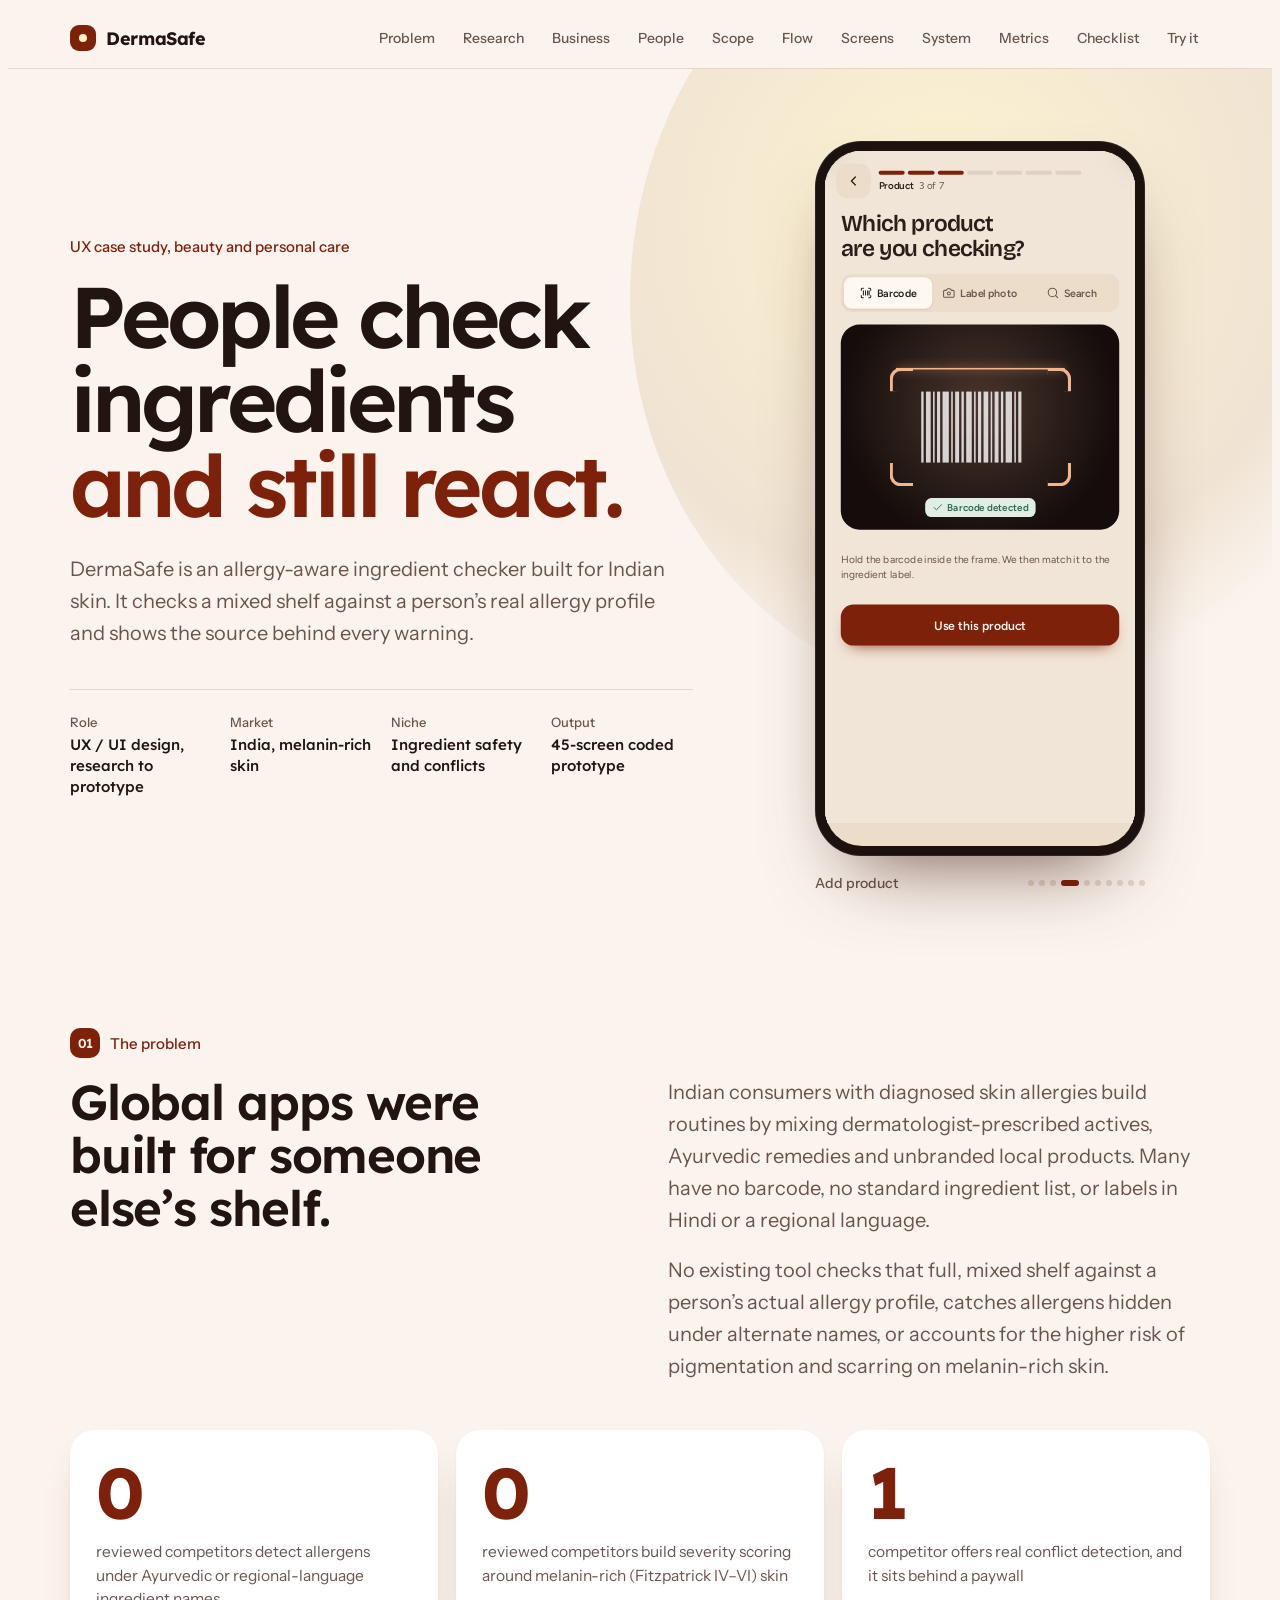
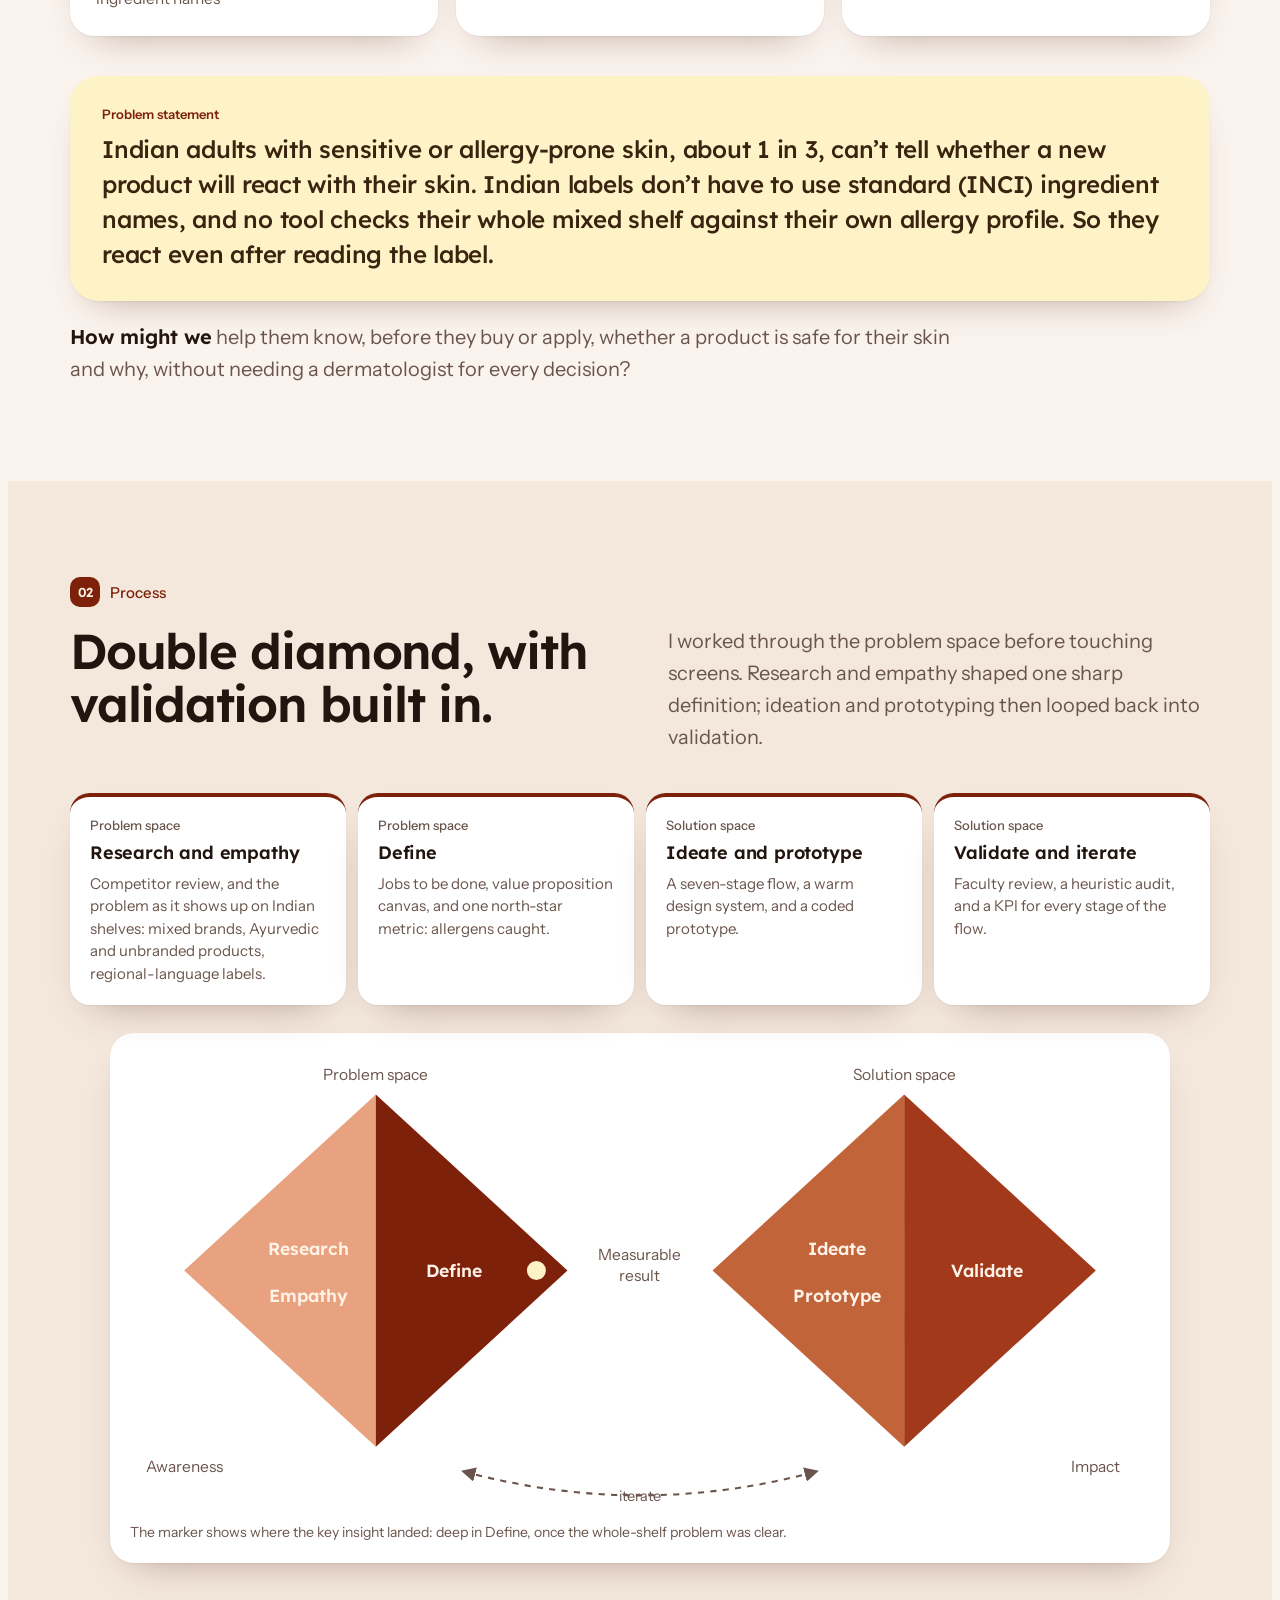
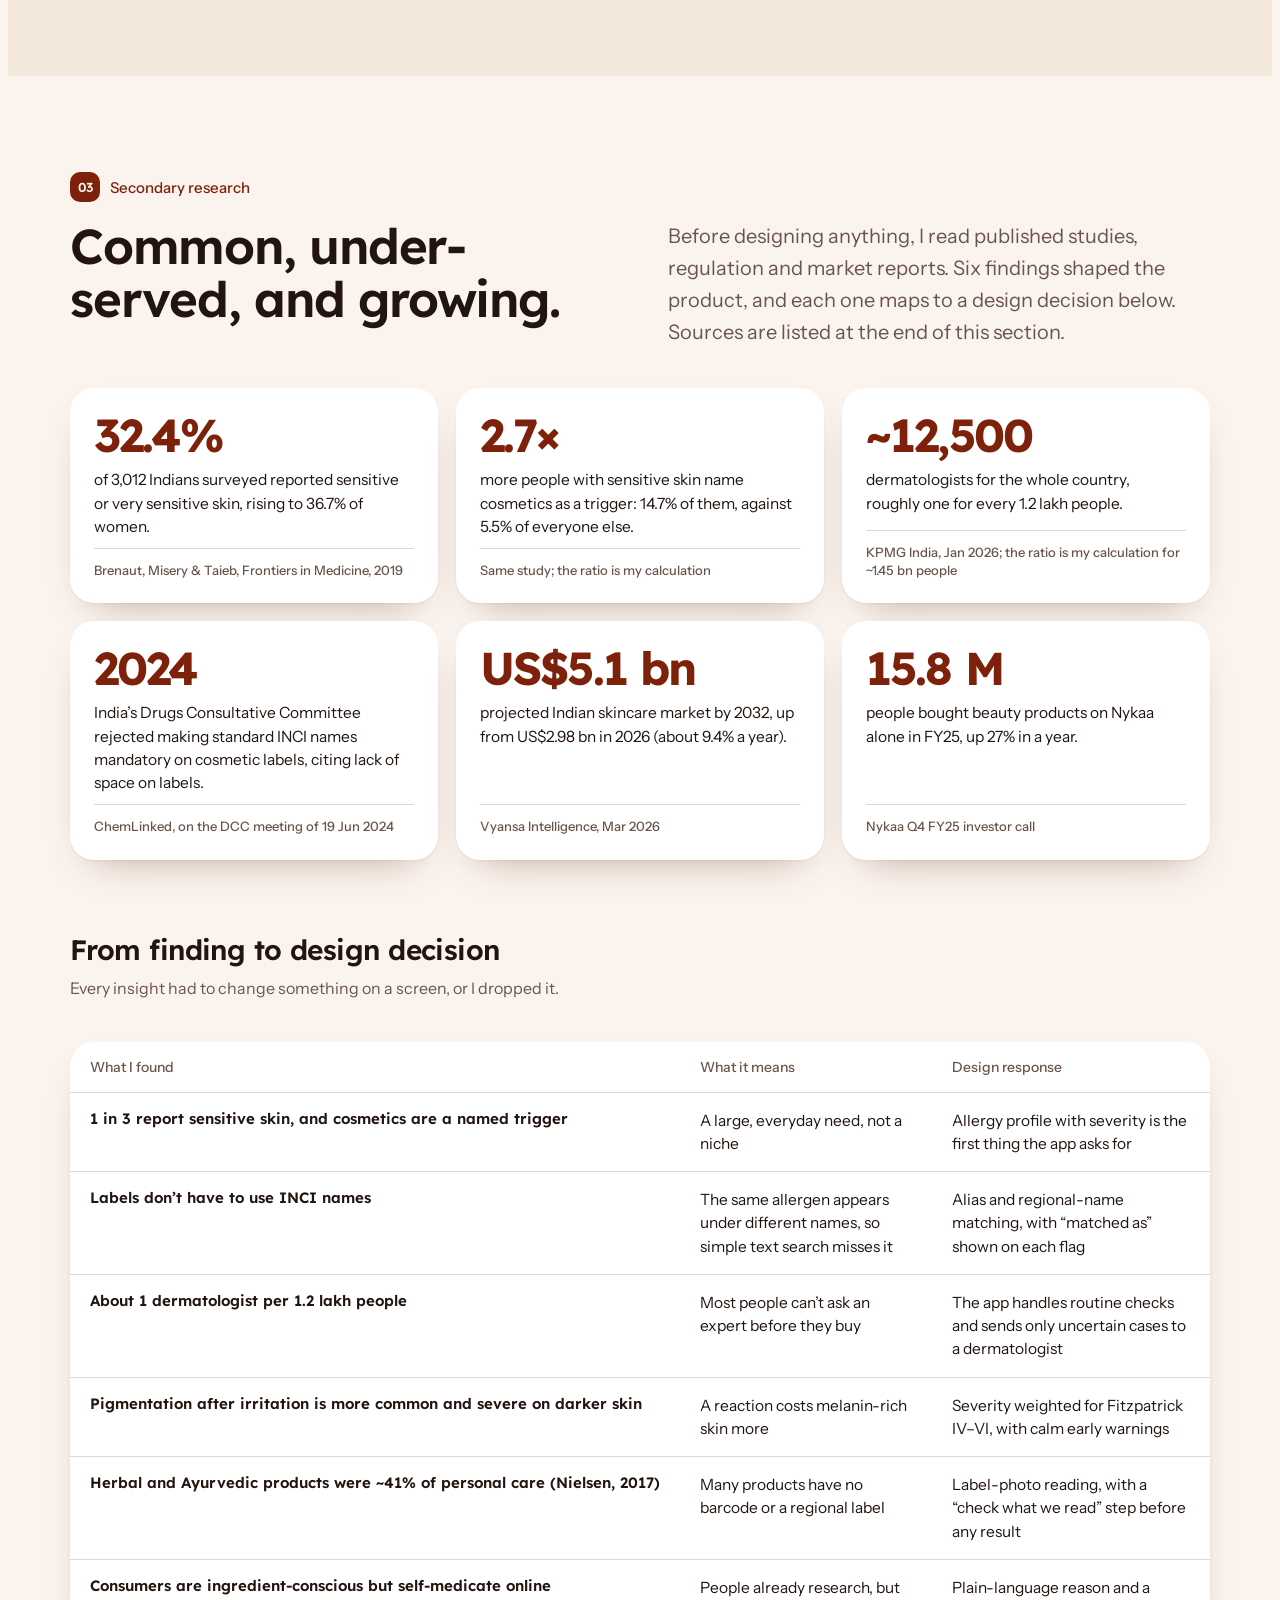
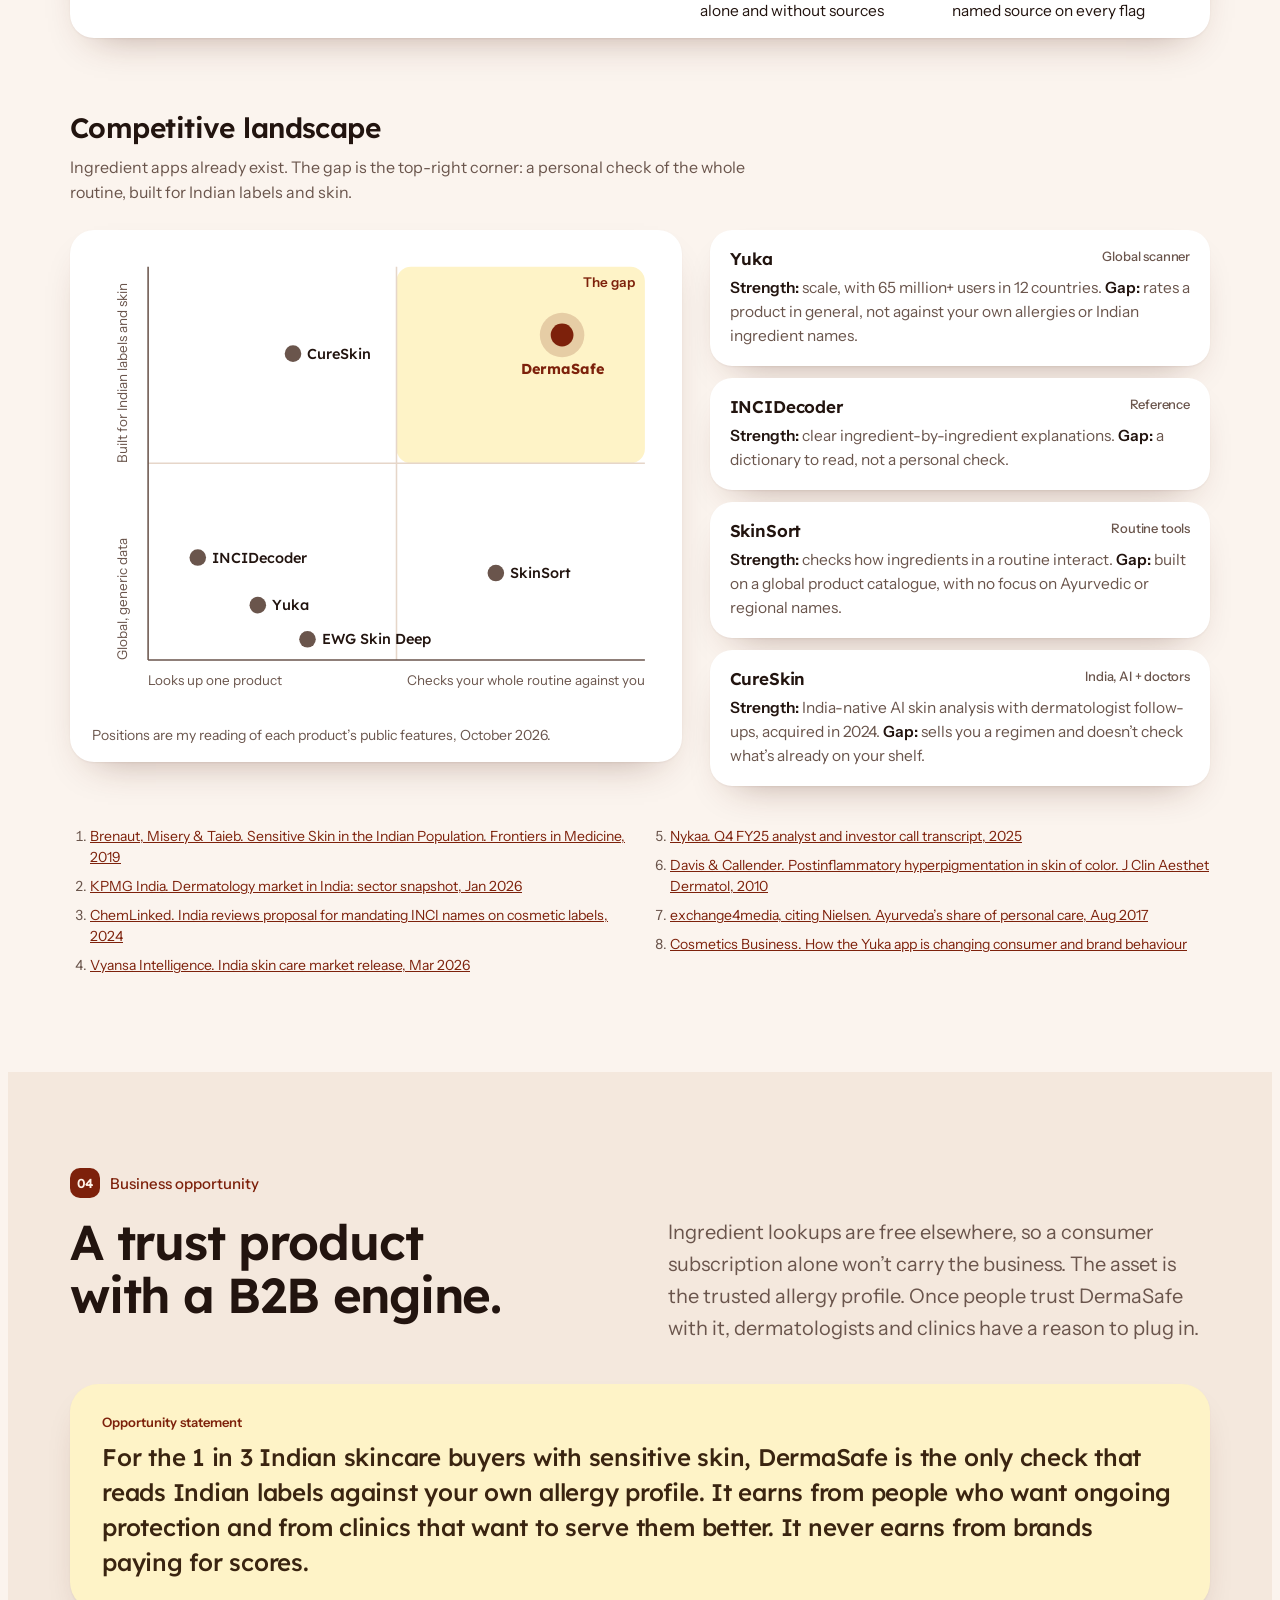
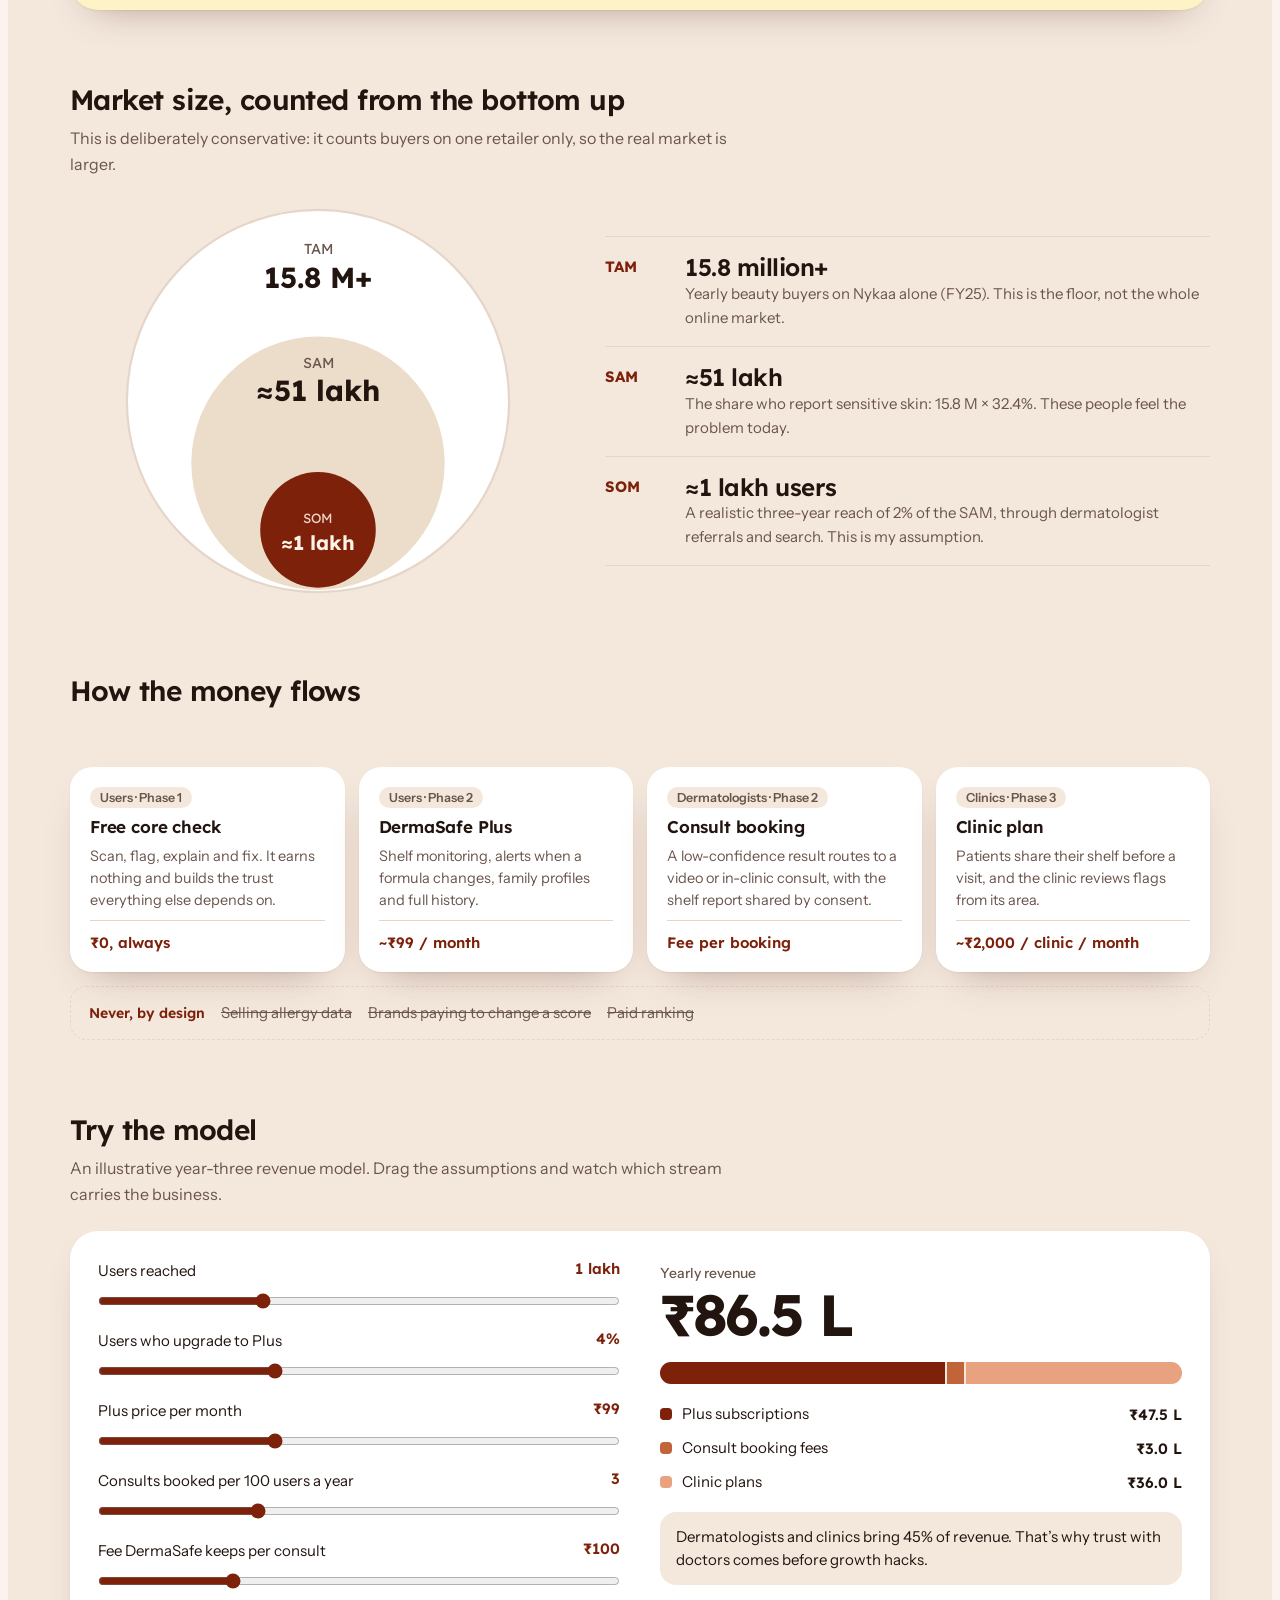
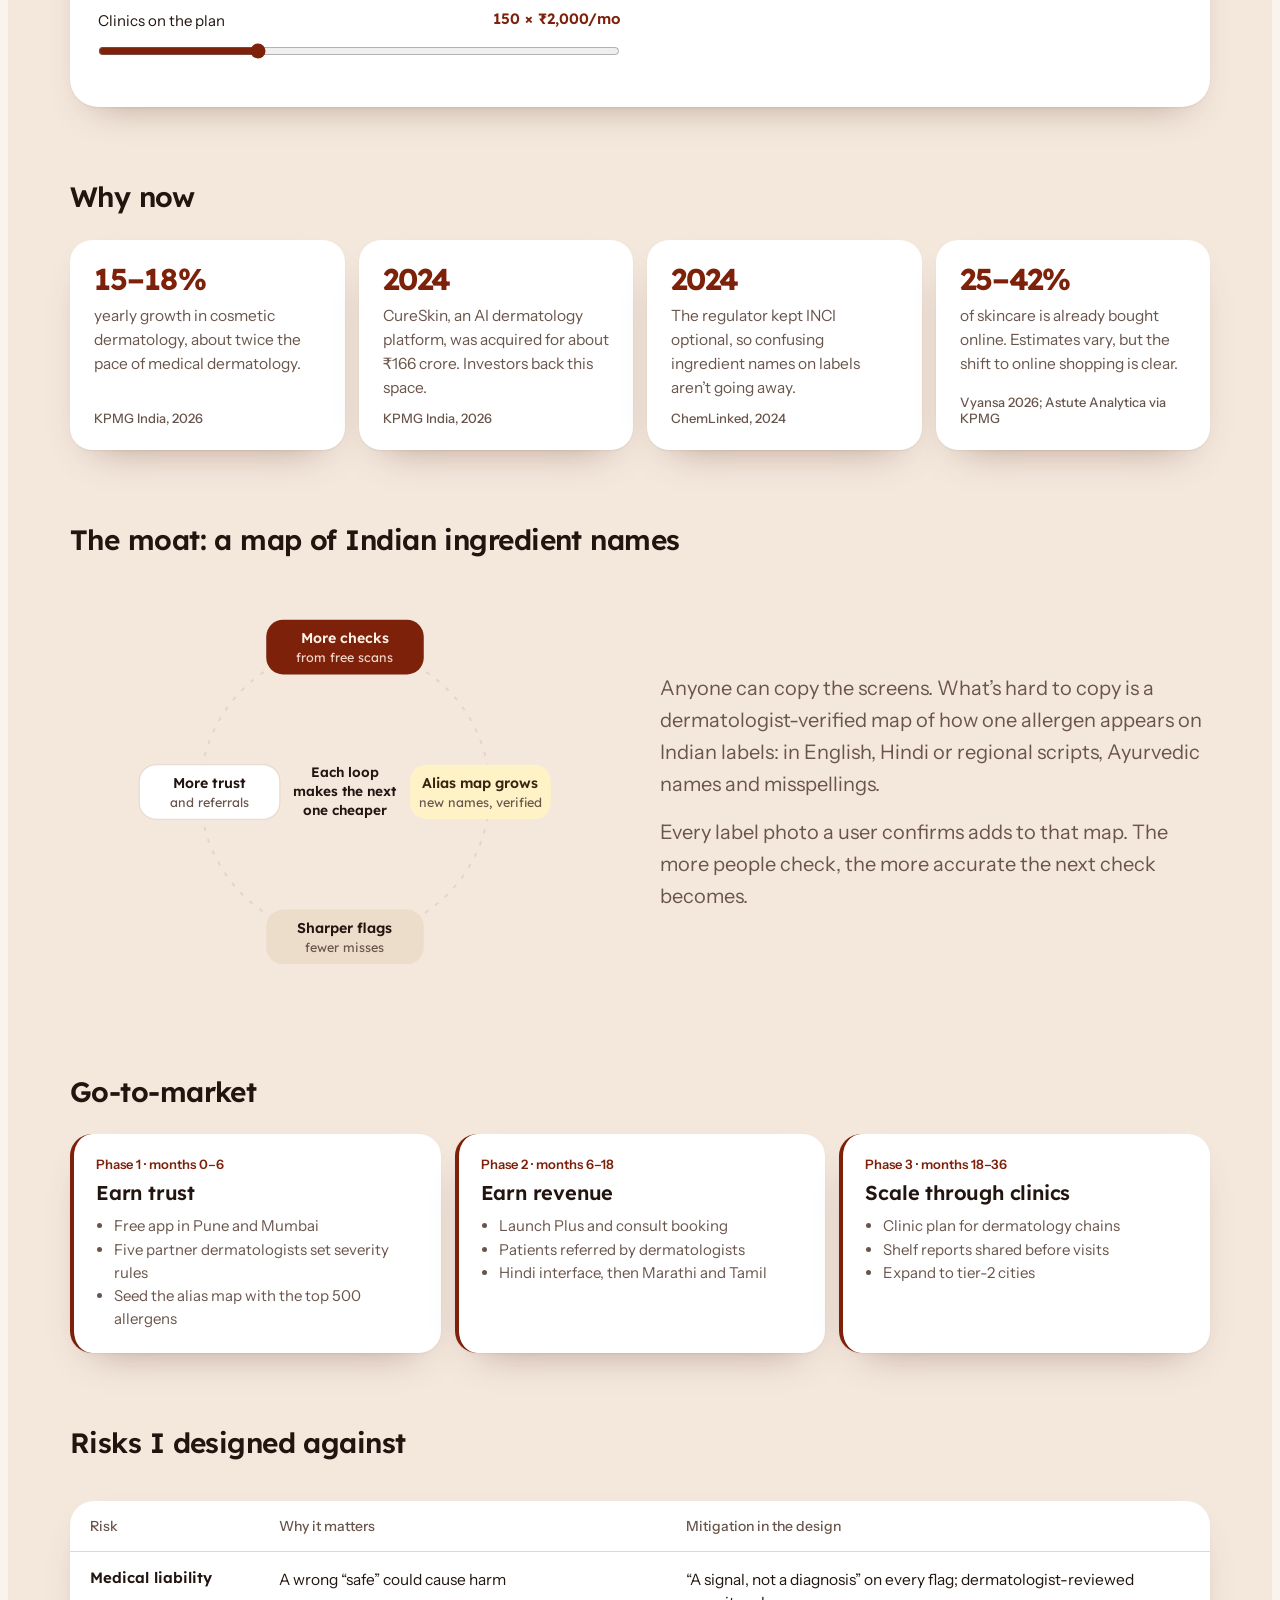
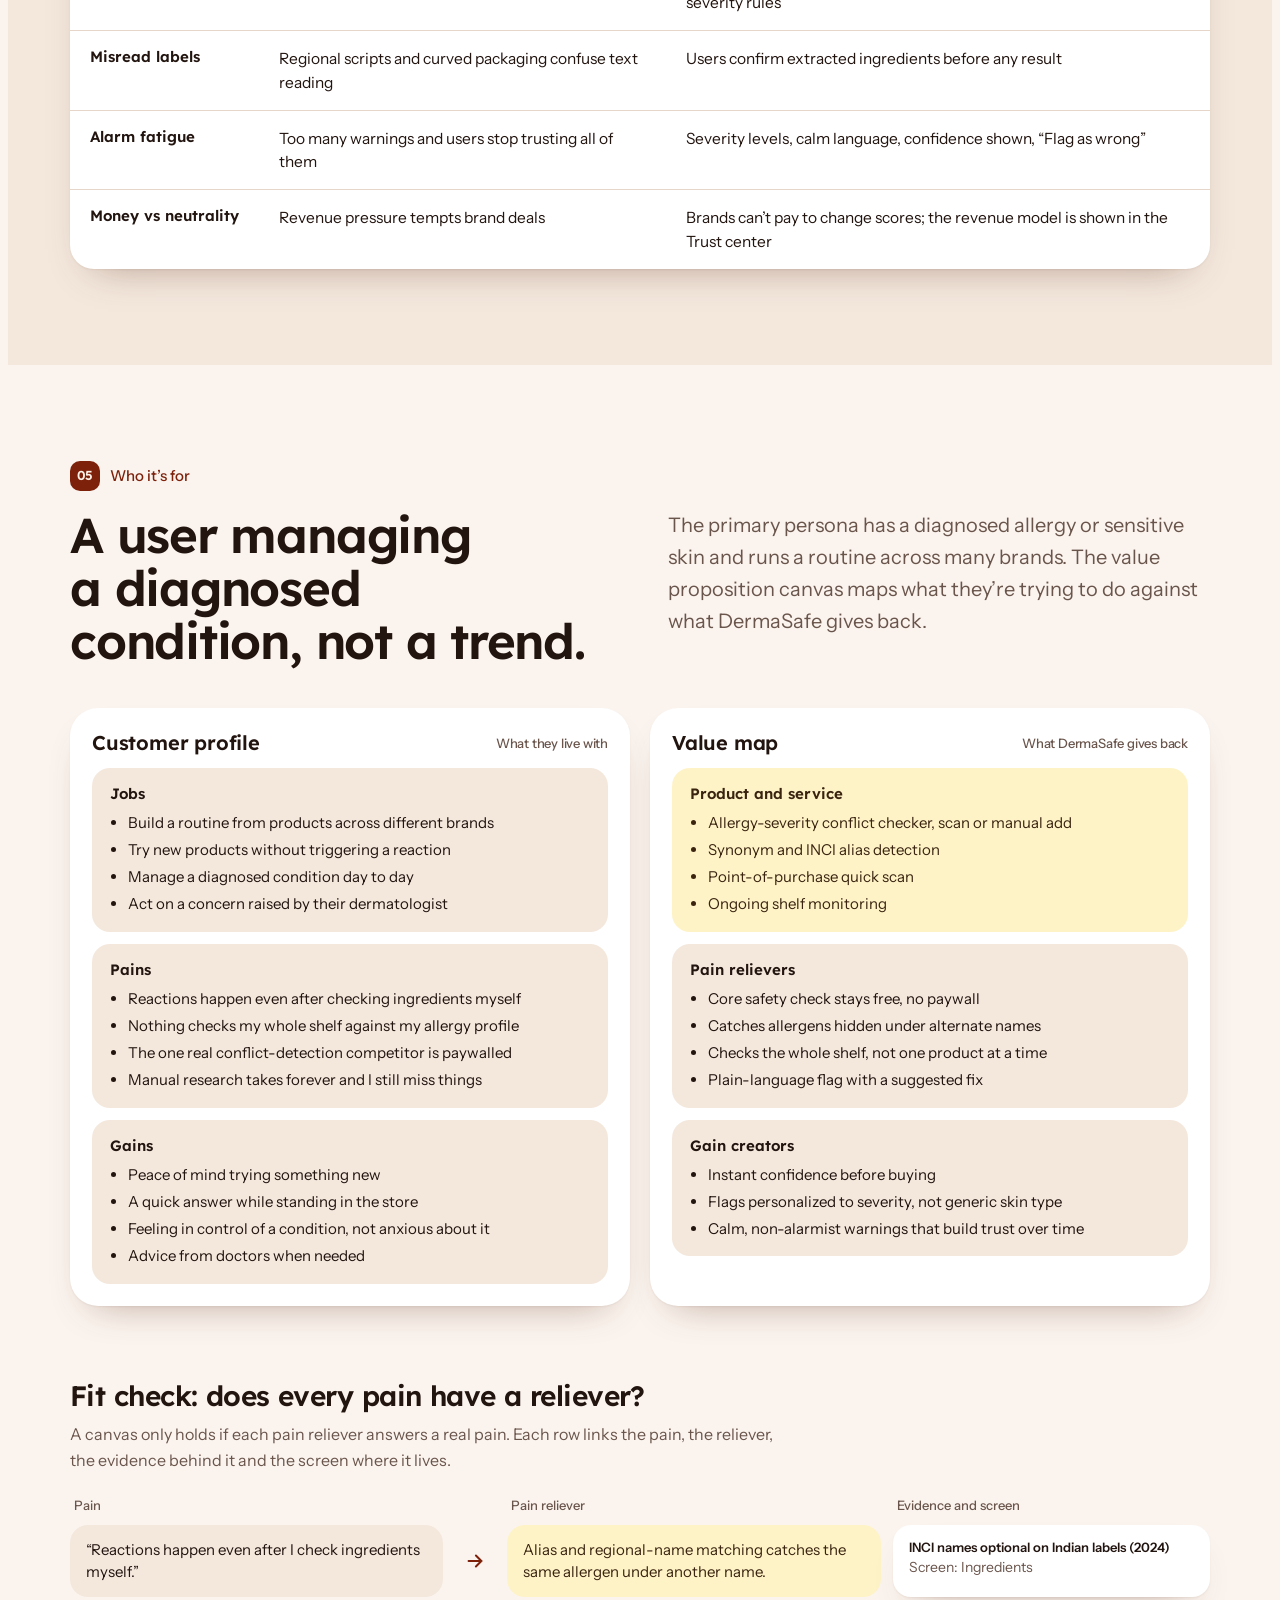
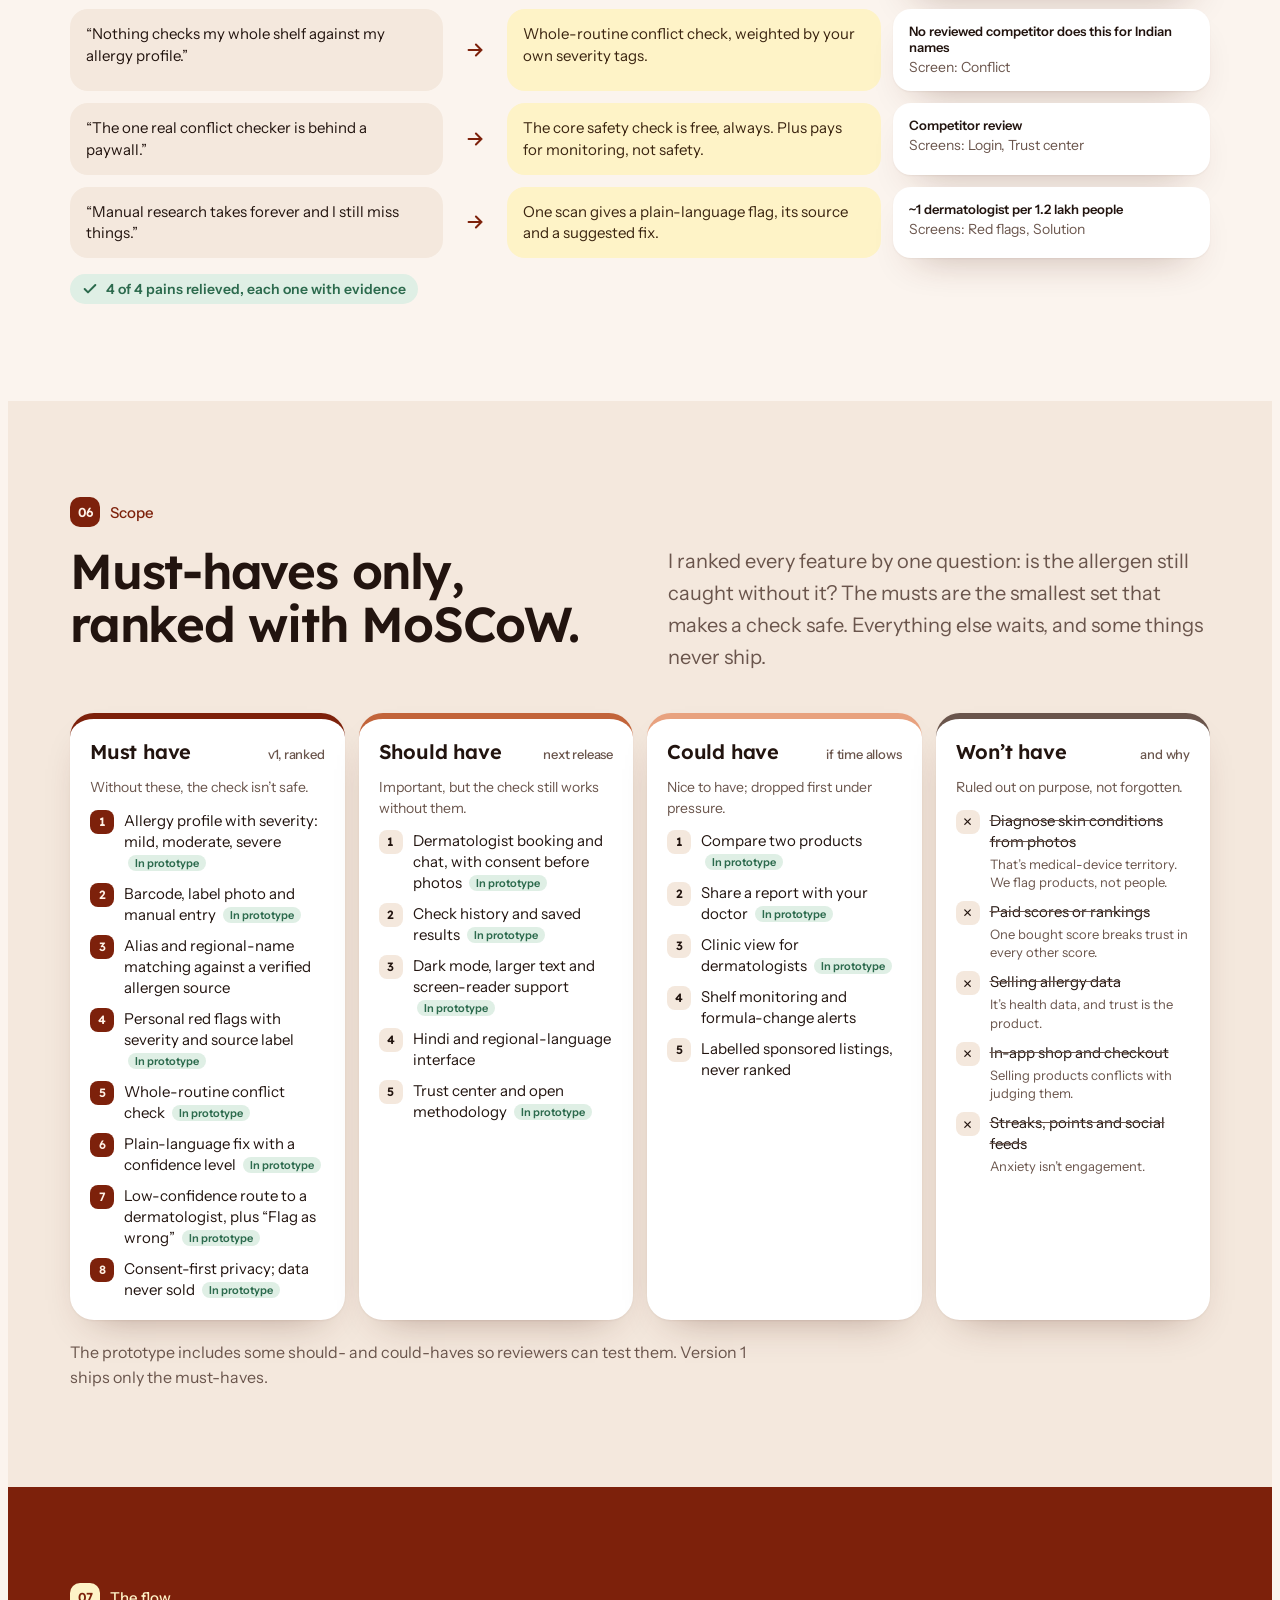
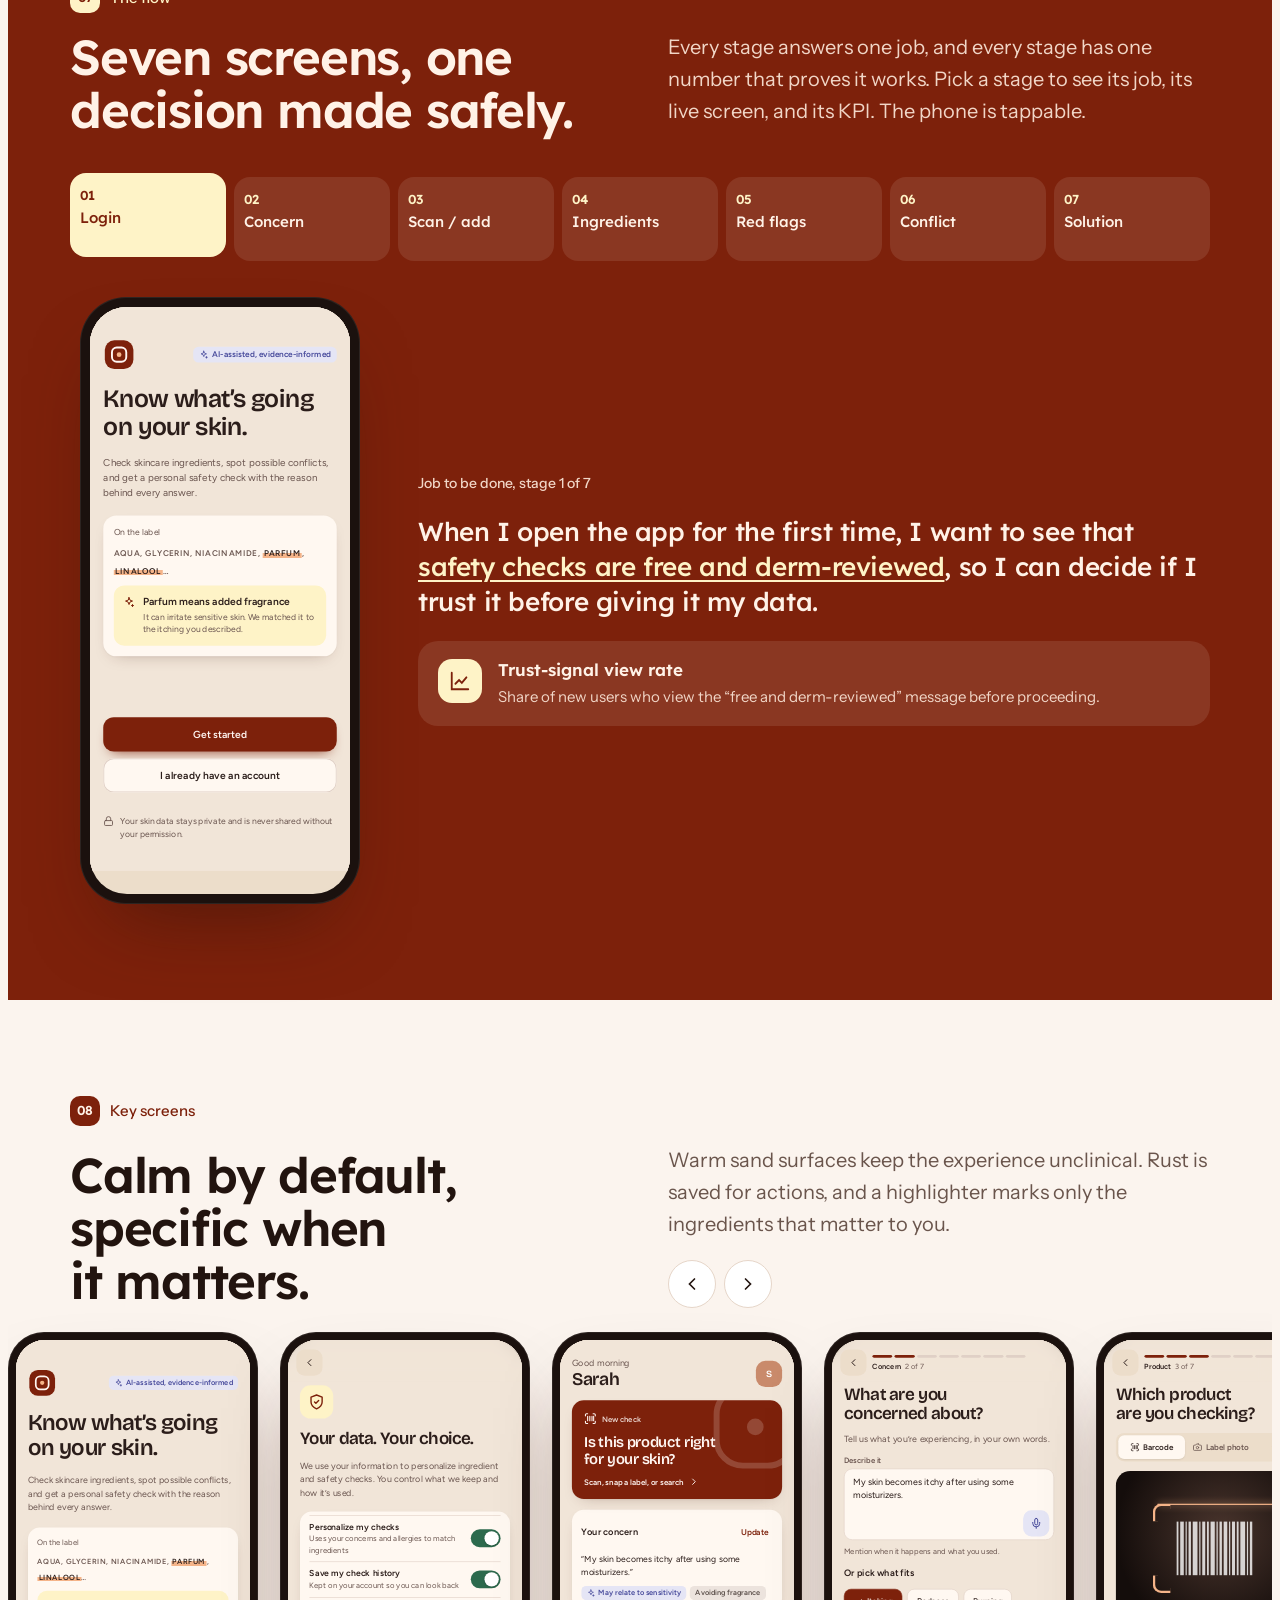
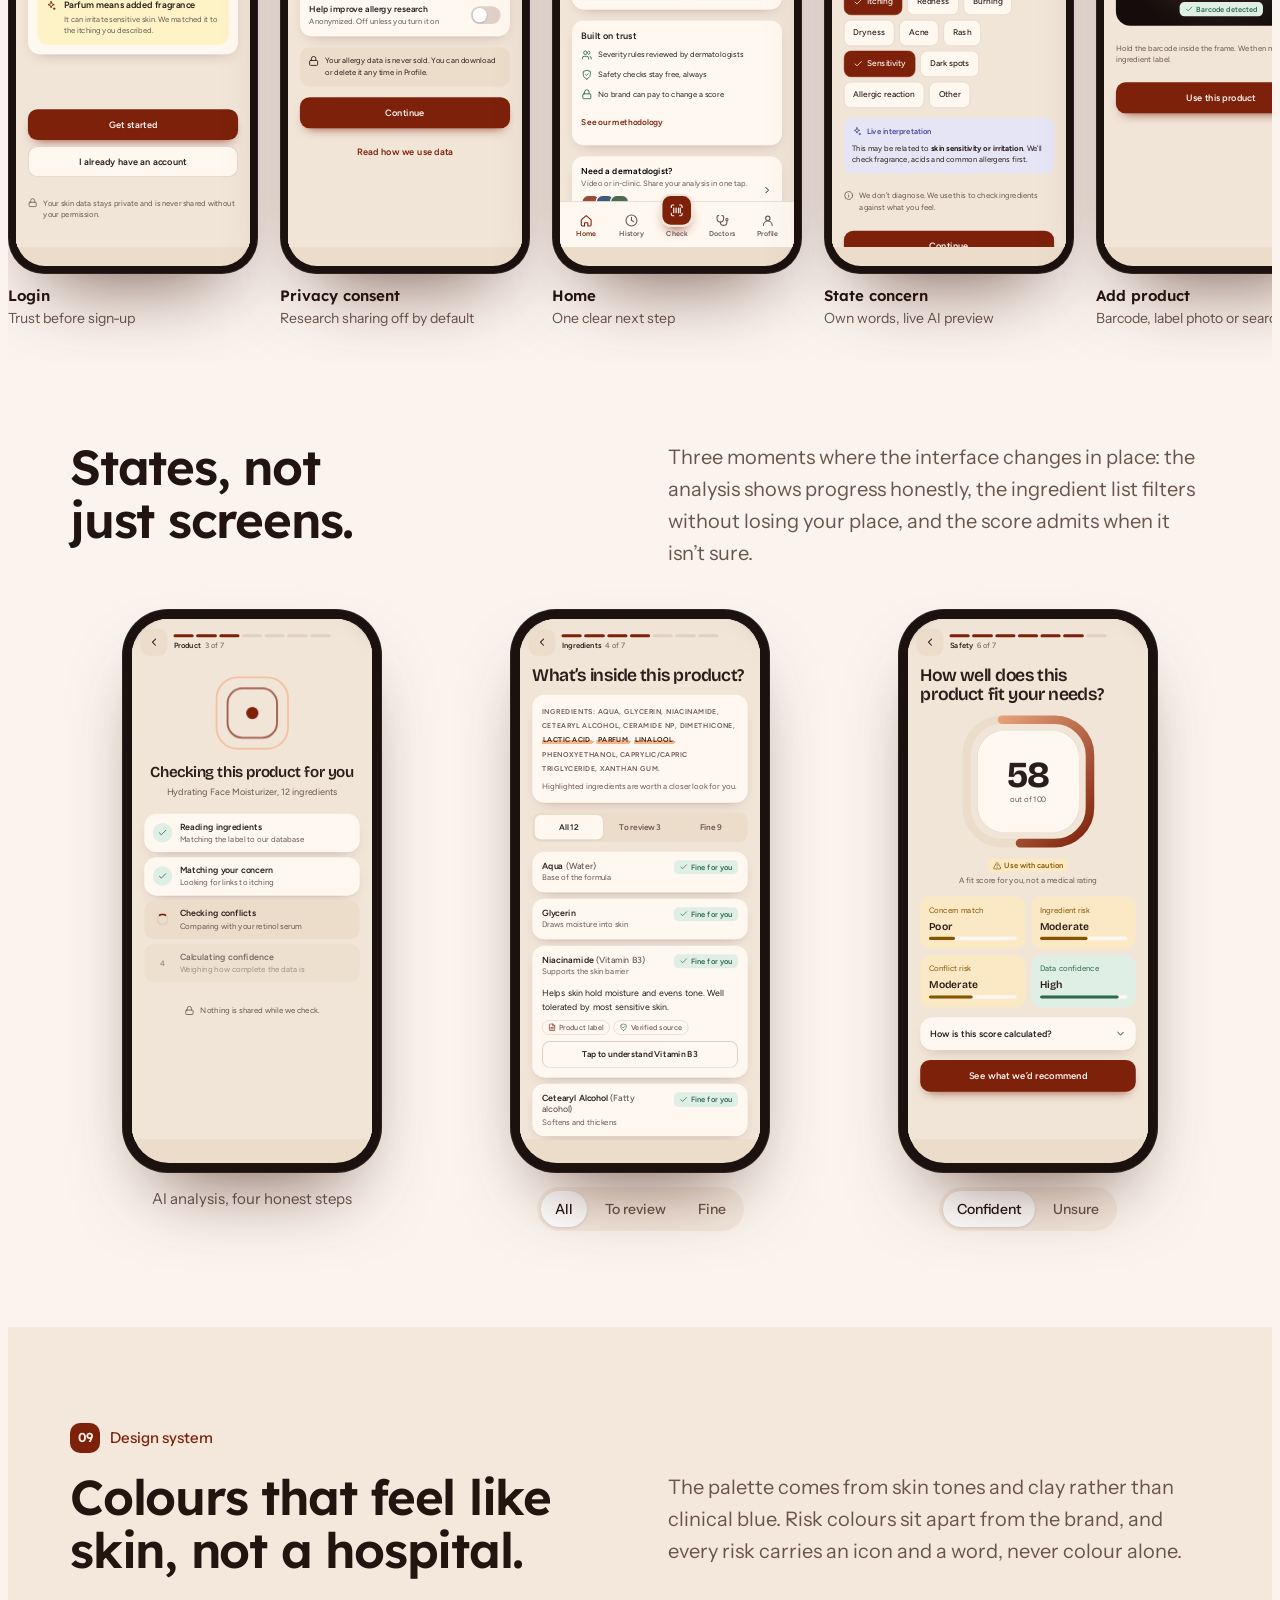
==== index.html @ 7ad984fa "Add DermaSafe case study website, prototype and walkthrough video Co-Authored-By: Claude Opus 5.5 <n" ====
<!doctype html>
<html lang="en">
<head>
<meta charset="utf-8">
<meta name="viewport" content="width=device-width, initial-scale=1, viewport-fit=cover">
<meta name="description" content="DermaSafe: a UX case study for an allergy-aware skincare ingredient checker built for Indian skin.">
<title>DermaSafe Case Study</title>
<link rel="preconnect" href="https://fonts.googleapis.com">
<link rel="stylesheet" href="https://fonts.googleapis.com/css2?family=Lexend:wght@300;400;500;600;700&amp;family=Instrument+Sans:wght@400;500;600&amp;family=Bricolage+Grotesque:opsz,wght@12..96,600;12..96,700&amp;family=Figtree:wght@400;500;600&amp;display=swap">
<style>
/* Layout: long-form scroll story on DermaSafe's own palette. Every phone is a live screen from the coded prototype; one orchestrated hero, then problem, process, flow explorer, screens and decisions. */
:root{
  --f-d:"Lexend","Instrument Sans",system-ui,sans-serif;
  --f-b:"Instrument Sans",system-ui,-apple-system,"Segoe UI",sans-serif;
  --rust:#7D210B; --cream:#FFF2E7; --sand:#ECDDCA; --wax:#FEF3C7;
  --bg:#FBF4EE; --surf:#FFFFFF; --surf2:#F4E8DD; --ink:#22140F; --ink2:#6A554C; --line:#E6D6C9;
  --accent:var(--rust); --on-accent:#FFF2E7; --ok:#2C6A4D; --ok-bg:#DFEFE5; --warn:#875500; --warn-bg:#FBEBC6;
  --shadow:0 1px 2px rgba(80,30,15,.06),0 18px 40px -24px rgba(80,30,15,.45);
}
@media (prefers-color-scheme: dark){:root:not([data-theme="light"]){
  --bg:#150D0A; --surf:#1F1511; --surf2:#2A1D18; --ink:#F6E9DF; --ink2:#BFA89C; --line:#3B2A23;
  --accent:#F09A7A; --on-accent:#2A100A; --ok:#86CCA5; --ok-bg:#1B3226; --warn:#EDBD63; --warn-bg:#382A10;
  --shadow:0 1px 2px rgba(0,0,0,.3),0 18px 40px -24px rgba(0,0,0,.8); color-scheme:dark}}
:root[data-theme="dark"]{
  --bg:#150D0A; --surf:#1F1511; --surf2:#2A1D18; --ink:#F6E9DF; --ink2:#BFA89C; --line:#3B2A23;
  --accent:#F09A7A; --on-accent:#2A100A; --ok:#86CCA5; --ok-bg:#1B3226; --warn:#EDBD63; --warn-bg:#382A10;
  --shadow:0 1px 2px rgba(0,0,0,.3),0 18px 40px -24px rgba(0,0,0,.8); color-scheme:dark}

*{box-sizing:border-box}
html{scroll-behavior:smooth}
body{background:var(--bg);color:var(--ink);font-family:var(--f-b);font-size:17px;line-height:1.6;-webkit-font-smoothing:antialiased}
img{max-width:100%;display:block}
a{color:var(--accent)}
:focus-visible{outline:3px solid var(--accent);outline-offset:3px;border-radius:6px}
.wrap{max-width:1180px;margin:0 auto;padding-left:max(20px,env(safe-area-inset-left,0px));padding-right:max(20px,env(safe-area-inset-right,0px))}
section{padding-block:96px}
h1,h2,h3{font-family:var(--f-d);margin:0;letter-spacing:-.025em;text-wrap:balance;font-weight:600}
h2{font-size:clamp(32px,4.6vw,49px);line-height:1.08;max-width:18ch}
h3{font-size:20px;line-height:1.3;letter-spacing:-.01em}
p{margin:0}
.lede{font-size:clamp(18px,1.6vw,20px);line-height:1.6;color:var(--ink2);max-width:62ch}
.kicker{font:500 15px/1.3 var(--f-b);color:var(--accent);display:flex;gap:10px;align-items:center;margin-bottom:18px}
.kicker b{font:600 13px/1 var(--f-d);width:30px;height:30px;border-radius:10px;display:grid;place-items:center;background:var(--accent);color:var(--on-accent)}
.muted{color:var(--ink2)}
.num{font-variant-numeric:tabular-nums}

body::before{content:"";position:fixed;inset:0 0 auto;height:env(safe-area-inset-top,0px);z-index:10;background:var(--bg)}
.top{position:sticky;top:env(safe-area-inset-top,0px);z-index:9;background:color-mix(in srgb,var(--bg) 86%,transparent);backdrop-filter:blur(14px);-webkit-backdrop-filter:blur(14px);border-bottom:1px solid var(--line)}
.top .wrap{display:flex;align-items:center;gap:20px;min-height:60px;position:relative}
.brand{font:700 18px var(--f-d);letter-spacing:-.02em;color:var(--ink);text-decoration:none;display:flex;gap:10px;align-items:center;flex:none}
.brand i{width:26px;height:26px;border-radius:9px;background:var(--rust);display:grid;place-items:center}
.brand i::after{content:"";width:8px;height:8px;border-radius:50%;background:var(--wax)}
.nav{display:flex;gap:4px;overflow-x:auto;scrollbar-width:none;margin-left:auto}
.nav::-webkit-scrollbar{display:none}
.nav a{font:500 14px var(--f-b);color:var(--ink2);text-decoration:none;padding:8px 12px;border-radius:999px;white-space:nowrap}
.nav a.on{background:var(--surf2);color:var(--ink)}
.progress{position:absolute;left:0;bottom:-1px;height:2px;background:var(--accent);width:0;transition:width .1s linear}

.hero{padding-block:72px 96px;position:relative;overflow:hidden}
.hero .wrap{display:grid;grid-template-columns:minmax(0,1.15fr) minmax(0,.85fr);gap:56px;align-items:center}
.hero h1{font-size:clamp(46px,7vw,86px);line-height:.98;letter-spacing:-.045em}
.hero h1 span{display:block;color:var(--accent)}
.meta{display:grid;grid-template-columns:repeat(4,minmax(0,1fr));gap:18px;margin-top:40px;padding-top:24px;border-top:1px solid var(--line)}
.meta div{display:flex;flex-direction:column;gap:4px;min-width:0}
.meta small{font:500 13px var(--f-b);color:var(--ink2)}
.meta span{font:500 15px/1.4 var(--f-d)}
.blob{position:absolute;right:-12%;top:-18%;width:62vw;max-width:820px;aspect-ratio:1;border-radius:42% 58% 55% 45%/50% 45% 55% 50%;background:radial-gradient(circle at 40% 40%,var(--wax),var(--sand) 55%,transparent 72%);opacity:.75;z-index:-1;animation:morph 18s ease-in-out infinite}
@keyframes morph{50%{border-radius:58% 42% 45% 55%/45% 55% 45% 55%;transform:rotate(8deg)}}

/* phone with a live prototype screen inside */
.phone{position:relative;width:min(330px,100%);aspect-ratio:393/852;border-radius:46px;padding:10px;background:#1B110E;box-shadow:0 40px 80px -36px rgba(60,20,8,.7),inset 0 0 0 1px rgba(255,255,255,.08);margin:0 auto}
.phone .scr{position:relative;width:100%;height:100%;border-radius:37px;overflow:hidden;background:var(--sand)}
.phone iframe{position:absolute;left:0;top:0;width:393px;height:852px;border:0;transform-origin:0 0;background:var(--sand)}
.phone.still iframe{pointer-events:none}
.hint{font:500 13px var(--f-b);color:var(--ink2);text-align:center;margin-top:12px}
.cap{display:flex;justify-content:space-between;align-items:center;gap:12px;margin:18px auto 0;width:min(330px,100%);font:500 14px var(--f-b);color:var(--ink2)}
.dots{display:flex;gap:5px}
.dots i{width:6px;height:6px;border-radius:3px;background:var(--line);transition:width .3s,background .3s}
.dots i.on{width:18px;background:var(--accent)}

.split{display:grid;grid-template-columns:minmax(0,1fr) minmax(0,1fr);gap:56px;align-items:start}
.stats{display:grid;grid-template-columns:repeat(3,minmax(0,1fr));gap:18px;margin-top:48px}
.stat{background:var(--surf);border-radius:24px;padding:26px;box-shadow:var(--shadow);display:flex;flex-direction:column;gap:12px}
.stat b{font:700 72px/1 var(--f-d);letter-spacing:-.05em;color:var(--accent)}
.stat p{font-size:15.5px;line-height:1.5;color:var(--ink2)}
.card{background:var(--surf);border-radius:24px;padding:26px;box-shadow:var(--shadow)}
.band{background:var(--rust);color:#FFF2E7}
.band .lede{color:#F1D6C7}
.band .kicker{color:#FEF3C7}
.band .kicker b{background:#FEF3C7;color:var(--rust)}
.figure{border-radius:24px;overflow:hidden;background:var(--surf);box-shadow:var(--shadow)}
figcaption{font-size:14px;color:var(--ink2);margin-top:12px}

.diamond{display:grid;grid-template-columns:repeat(4,minmax(0,1fr));gap:12px;margin-top:40px}
.phase{background:var(--surf);border-radius:20px;padding:20px;box-shadow:var(--shadow);display:flex;flex-direction:column;gap:8px;border-top:4px solid var(--accent)}
.phase small{font:500 13px var(--f-b);color:var(--ink2)}
.phase h3{font-size:18px}
.phase p{font-size:15px;line-height:1.5;color:var(--ink2)}

.vpc{display:grid;grid-template-columns:minmax(0,1fr) minmax(0,1fr);gap:20px;margin-top:40px}
.vpc-side{background:var(--surf);border-radius:28px;padding:22px;box-shadow:var(--shadow);display:flex;flex-direction:column;gap:12px}
.vpc-side>h3{display:flex;justify-content:space-between;align-items:center;gap:12px}
.vpc-side>h3 small{font:500 13px var(--f-b);color:var(--ink2)}
.vbox{border-radius:18px;padding:16px 18px;background:var(--surf2)}
.vbox h4{margin:0 0 8px;font:600 15px var(--f-d)}
.vbox ul{margin:0;padding-left:18px;font-size:15px;line-height:1.55}
.vbox li+li{margin-top:4px}
.vbox.hot{background:var(--wax);color:#3A2410}

.flow{display:grid;grid-template-columns:repeat(7,minmax(0,1fr));gap:8px;margin-top:40px}
.flow button{border:0;background:rgba(255,242,231,.1);border-radius:16px;padding:14px 10px;cursor:pointer;text-align:left;font:inherit;color:#FFF2E7;display:flex;flex-direction:column;gap:6px;min-height:84px;transition:transform .2s,background .2s}
.flow button small{font:600 13px var(--f-d);color:#FEF3C7}
.flow button span{font:500 15px/1.25 var(--f-d)}
.flow button[aria-selected="true"]{background:#FEF3C7;color:var(--rust);transform:translateY(-4px)}
.flow button[aria-selected="true"] small{color:var(--rust)}
.stage{display:grid;grid-template-columns:minmax(0,300px) minmax(0,1fr);gap:48px;margin-top:36px;align-items:center}
.stage .phone{width:min(280px,100%)}
.stage-copy{display:flex;flex-direction:column;gap:22px}
.jtbd{font:500 clamp(20px,2.2vw,26px)/1.35 var(--f-d);letter-spacing:-.015em}
.jtbd em{font-style:normal;color:#FEF3C7;text-decoration:underline;text-decoration-thickness:2px;text-underline-offset:4px}
.kpi{display:grid;grid-template-columns:auto minmax(0,1fr);gap:16px;align-items:start;background:rgba(255,242,231,.1);border-radius:20px;padding:18px 20px}
.kpi .ic{width:44px;height:44px;border-radius:14px;background:var(--wax);color:var(--rust);display:grid;place-items:center}
.kpi b{font:600 17px/1.3 var(--f-d);display:block;margin-bottom:4px;color:#FFF2E7}
.kpi p{font-size:15px;color:#F1D6C7;line-height:1.5}
.north{display:inline-flex;gap:6px;align-items:center;font:600 13px var(--f-b);color:var(--ok);background:var(--ok-bg);padding:4px 10px;border-radius:999px;margin-top:8px}
.fade-swap{animation:swap .45s cubic-bezier(.2,.8,.2,1)}
@keyframes swap{from{opacity:0;transform:translateY(10px)}}

.rail{display:flex;gap:22px;overflow-x:auto;scroll-snap-type:x mandatory;padding:24px max(20px,calc((100vw - 1180px)/2 + 20px)) 32px;scrollbar-width:thin}
.rail figure{flex:none;width:250px;margin:0;scroll-snap-align:start}
.rail .phone{width:250px;border-radius:36px;padding:8px}
.rail .phone .scr{border-radius:29px}
.rail figcaption b{display:block;font:600 15px var(--f-d);color:var(--ink);margin-bottom:2px}
.rail-ctl{display:flex;gap:8px}
.rail-ctl button{width:48px;height:48px;border-radius:50%;border:1.5px solid var(--line);background:var(--surf);color:var(--ink);cursor:pointer;display:grid;place-items:center}

.states{display:grid;grid-template-columns:repeat(3,minmax(0,1fr));gap:24px;margin-top:40px}
.state-card{display:flex;flex-direction:column;gap:14px}
.state-card .phone{width:min(260px,100%)}
.seg{display:flex;gap:4px;background:var(--surf2);border-radius:999px;padding:4px;width:fit-content;margin:0 auto}
.seg button{border:0;background:none;border-radius:999px;min-height:36px;padding:0 14px;font:500 14px var(--f-b);color:var(--ink2);cursor:pointer}
.seg button[aria-pressed="true"]{background:var(--surf);color:var(--ink);box-shadow:0 1px 3px rgba(0,0,0,.12)}

.swatches{display:grid;grid-template-columns:repeat(4,minmax(0,1fr));gap:14px;margin-top:32px}
.sw{border-radius:22px;overflow:hidden;box-shadow:var(--shadow);background:var(--surf)}
.sw i{display:block;height:130px}
.sw div{padding:14px 16px;display:flex;flex-direction:column;gap:2px}
.sw b{font:600 15px var(--f-d)}
.sw span{font-size:14px;color:var(--ink2)}
.scale{margin-top:40px;display:flex;flex-direction:column;border-top:1px solid var(--line)}
.scale div{display:grid;grid-template-columns:150px minmax(0,1fr);gap:20px;align-items:baseline;padding:12px 0;border-bottom:1px solid var(--line);overflow:hidden}
.scale small{font:500 13px var(--f-b);color:var(--ink2)}
.scale span{white-space:nowrap;overflow:hidden;text-overflow:ellipsis}
.chips{display:flex;flex-wrap:wrap;gap:10px;margin-top:28px}
.chips span{display:inline-flex;align-items:center;gap:6px;padding:6px 12px;border-radius:9px;font:600 14px "Figtree",sans-serif}

.grid3{display:grid;grid-template-columns:repeat(3,minmax(0,1fr));gap:18px;margin-top:40px}
.grid2{display:grid;grid-template-columns:repeat(2,minmax(0,1fr));gap:18px;margin-top:40px}
.tcard{background:var(--surf);border-radius:22px;padding:24px;box-shadow:var(--shadow);display:flex;flex-direction:column;gap:10px}
.tcard .ic{width:44px;height:44px;border-radius:14px;background:var(--wax);color:var(--rust);display:grid;place-items:center}
.tcard p{font-size:15.5px;color:var(--ink2);line-height:1.55}
.check{list-style:none;padding:0;margin:14px 0 0;display:flex;flex-direction:column;gap:10px}
.check li{display:flex;gap:12px;align-items:flex-start;font-size:16px;line-height:1.45}
.check li::before{content:"";flex:none;width:22px;height:22px;border-radius:7px;margin-top:1px;background:var(--ok-bg) url("data:image/svg+xml,%3Csvg xmlns='http://www.w3.org/2000/svg' viewBox='0 0 24 24' fill='none' stroke='%232C6A4D' stroke-width='3' stroke-linecap='round' stroke-linejoin='round'%3E%3Cpath d='M20 6 9 17l-5-5'/%3E%3C/svg%3E") center/14px no-repeat}

.tbl-wrap{overflow-x:auto;margin-top:40px;border-radius:24px;box-shadow:var(--shadow);background:var(--surf)}
table{width:100%;border-collapse:collapse;min-width:680px}
th,td{text-align:left;padding:16px 20px;border-top:1px solid var(--line);vertical-align:top;font-size:15.5px;line-height:1.5}
thead th{border-top:0;font:500 14px var(--f-b);color:var(--ink2)}
td:first-child{font:600 15px var(--f-d);white-space:nowrap}
tr.star td{background:var(--wax);color:#3A2410}
tr.star td:first-child{color:var(--rust)}

.iter{display:grid;grid-template-columns:repeat(2,minmax(0,1fr));gap:18px;margin-top:40px}
.iter .tcard h3{display:flex;gap:10px;align-items:center;flex-wrap:wrap}
.tag{font:600 12.5px var(--f-b);padding:4px 10px;border-radius:999px;background:var(--ok-bg);color:var(--ok);white-space:nowrap}
.navdemo{display:flex;flex-direction:column;gap:10px;margin-top:6px}
.bar{display:flex;align-items:center;border-radius:999px}
.bar i{display:block}
.bar.old{height:76px;justify-content:space-around;background:linear-gradient(90deg,#D9A894,#EBBB9F)}
.bar.old i{width:58px;height:58px;border-radius:50%;background:rgba(255,255,255,.45)}
.bar.old i.a{background:var(--rust)}
.bar.new{height:58px;justify-content:space-around;background:var(--surf2);border-radius:16px}
.bar.new i{font:600 12px var(--f-b);font-style:normal;color:var(--ink2);display:flex;flex-direction:column;align-items:center;gap:3px}
.bar.new i::before{content:"";width:20px;height:20px;border-radius:6px;border:2px solid currentColor}
.bar.new i.a{color:var(--accent)}

.tryit{display:grid;grid-template-columns:minmax(0,1fr) minmax(0,400px);gap:56px;align-items:center}
.tryit .phone{width:min(360px,100%)}
.btn{display:inline-flex;align-items:center;gap:8px;min-height:52px;padding:0 22px;border-radius:999px;font:600 16px var(--f-b);text-decoration:none;cursor:pointer;border:0}
.btn.p{background:#FEF3C7;color:var(--rust)}
.btn.s{background:transparent;color:#FFF2E7;box-shadow:inset 0 0 0 1.5px rgba(255,242,231,.5)}
.btn.o{background:var(--accent);color:var(--on-accent)}
.contact{display:flex;flex-wrap:wrap;gap:12px;margin-top:32px}
.copy{font:500 15px var(--f-b);color:#F1D6C7;display:flex;gap:10px;align-items:center;flex-wrap:wrap}
.copy button{border:0;background:rgba(255,242,231,.12);color:#FFF2E7;border-radius:999px;padding:6px 12px;font:500 13px var(--f-b);cursor:pointer}

.rv.pre{opacity:0;transform:translateY(24px)}
.rv{transition:opacity .7s cubic-bezier(.2,.8,.2,1),transform .7s cubic-bezier(.2,.8,.2,1)}
@media (prefers-reduced-motion: reduce){*,*::before{animation:none!important;transition:none!important}.rv.pre{opacity:1;transform:none}html{scroll-behavior:auto}}

/* research, opportunity, fit, MoSCoW, rubric */
.h3x{font-size:clamp(22px,2.4vw,28px);letter-spacing:-.02em;margin-top:72px}
.sub{font-size:16px;color:var(--ink2);margin-top:8px;max-width:64ch}
.rstats{display:grid;grid-template-columns:repeat(3,minmax(0,1fr));gap:18px;margin-top:40px}
.rstat{background:var(--surf);border-radius:24px;padding:24px;box-shadow:var(--shadow);display:flex;flex-direction:column;gap:10px}
.rstat b{font:700 46px/1 var(--f-d);letter-spacing:-.04em;color:var(--accent)}
.rstat p{font-size:15.5px;line-height:1.5}
.rstat cite{font:500 13px/1.4 var(--f-b);color:var(--ink2);font-style:normal;margin-top:auto;padding-top:12px;border-top:1px solid var(--line)}
.quad-wrap{display:grid;grid-template-columns:minmax(0,1.1fr) minmax(0,.9fr);gap:28px;margin-top:24px;align-items:start}
.quad{background:var(--surf);border-radius:24px;box-shadow:var(--shadow);padding:16px}
.comp{display:grid;gap:12px}
.comp .tcard{padding:18px 20px;gap:6px}
.comp .tcard h3{font-size:17px;display:flex;justify-content:space-between;gap:10px}
.comp .tcard h3 small{font:500 13px var(--f-b);color:var(--ink2)}
.comp .tcard p b{color:var(--ink);font-weight:600}
.sources{margin:40px 0 0;font-size:14px;line-height:1.5;color:var(--ink2);padding-left:20px;columns:2;column-gap:40px}
.sources li{margin-bottom:8px;break-inside:avoid}
.opp{background:var(--wax);color:#3A2410;border-radius:28px;padding:30px 32px;font:500 clamp(19px,2vw,24px)/1.45 var(--f-d);letter-spacing:-.01em;margin-top:40px;box-shadow:var(--shadow)}
.opp small{display:block;font:600 13px var(--f-b);color:var(--rust);margin-bottom:10px;letter-spacing:0}
.hmw{margin-top:20px;font-size:clamp(18px,1.6vw,20px);color:var(--ink2);max-width:70ch}
.hmw b{color:var(--ink);font-family:var(--f-d);font-weight:600}
.sizing{display:grid;grid-template-columns:minmax(0,.9fr) minmax(0,1.1fr);gap:40px;align-items:center;margin-top:24px}
.tier{display:grid;grid-template-columns:64px minmax(0,1fr);gap:16px;padding:16px 0;border-bottom:1px solid var(--line)}
.tier:first-child{border-top:1px solid var(--line)}
.tier>b{font:700 15px var(--f-d);color:var(--accent);padding-top:4px}
.tier strong{display:block;font:600 24px/1.2 var(--f-d);letter-spacing:-.02em}
.tier p{font-size:15px;color:var(--ink2)}
.streams{display:grid;grid-template-columns:repeat(4,minmax(0,1fr));gap:14px;margin-top:24px}
.stream{background:var(--surf);border-radius:22px;padding:20px;box-shadow:var(--shadow);display:flex;flex-direction:column;gap:8px}
.stream .who{font:600 12.5px var(--f-b);background:var(--surf2);border-radius:999px;padding:3px 10px;width:fit-content;color:var(--ink2)}
.stream h3{font-size:17px}
.stream p{font-size:14.5px;color:var(--ink2);line-height:1.5}
.stream .price{margin-top:auto;font:600 15px var(--f-d);color:var(--accent);padding-top:12px;border-top:1px solid var(--line)}
.never{display:flex;flex-wrap:wrap;gap:8px 16px;align-items:center;margin-top:14px;padding:14px 18px;border-radius:16px;border:1.5px dashed var(--line);font-size:15px}
.never b{font:600 14px var(--f-d);color:var(--accent)}
.never span{text-decoration:line-through;color:var(--ink2)}
.est{display:grid;grid-template-columns:minmax(0,1fr) minmax(0,1fr);gap:40px;margin-top:24px;background:var(--surf);border-radius:28px;padding:28px;box-shadow:var(--shadow)}
.rg{display:flex;flex-direction:column;gap:4px;margin-bottom:14px}
.rg label{display:flex;justify-content:space-between;font-size:15px;gap:12px}
.rg output{font:600 15px var(--f-d);color:var(--accent);white-space:nowrap}
.rg input{width:100%;accent-color:var(--rust);min-height:28px;margin:0}
.est-out{display:flex;flex-direction:column;gap:18px}
.est-out small{font:500 14px var(--f-b);color:var(--ink2)}
.est-total{font:700 clamp(42px,5vw,58px)/1 var(--f-d);letter-spacing:-.04em}
.sbar{display:flex;height:22px;border-radius:999px;overflow:hidden;background:var(--surf2);gap:2px}
.sbar i{display:block;transition:width .4s cubic-bezier(.2,.8,.2,1)}
.legend{display:flex;flex-direction:column;gap:10px;font-size:15px}
.legend div{display:grid;grid-template-columns:12px minmax(0,1fr) auto;gap:10px;align-items:center}
.legend i{width:12px;height:12px;border-radius:4px}
.legend b{font:600 15px var(--f-d)}
.est-note{font-size:15px;line-height:1.5;background:var(--surf2);border-radius:16px;padding:14px 16px}
.why{display:grid;grid-template-columns:repeat(4,minmax(0,1fr));gap:14px;margin-top:24px}
.why .tcard b{font:700 30px/1 var(--f-d);letter-spacing:-.03em;color:var(--accent)}
.why .tcard cite{font:500 13px var(--f-b);color:var(--ink2);font-style:normal;margin-top:auto}
.fly-wrap{display:grid;grid-template-columns:minmax(0,1fr) minmax(0,1fr);gap:40px;align-items:center;margin-top:24px}
.orbit{transform-origin:200px 200px;animation:spin 14s linear infinite}
@keyframes spin{to{transform:rotate(360deg)}}
.phases{display:grid;grid-template-columns:repeat(3,minmax(0,1fr));gap:14px;margin-top:24px}
.ph{background:var(--surf);border-radius:22px;padding:22px;box-shadow:var(--shadow);display:flex;flex-direction:column;gap:8px;border-left:4px solid var(--accent)}
.ph small{font:600 13px var(--f-b);color:var(--accent)}
.ph ul{margin:0;padding-left:18px;font-size:15px;line-height:1.55;color:var(--ink2)}
.fit{display:flex;flex-direction:column;gap:12px;margin-top:24px}
.fit-row{display:grid;grid-template-columns:minmax(0,1fr) 40px minmax(0,1fr) minmax(0,.85fr);gap:12px;align-items:stretch}
.fit-row>div{border-radius:18px;padding:14px 16px;font-size:15px;line-height:1.45}
.fit-head>div{padding:0 4px!important;font:500 13px var(--f-b);color:var(--ink2)}
.fit-p{background:var(--surf2)}
.fit-r{background:var(--wax);color:#3A2410}
.fit-e{background:var(--surf);box-shadow:var(--shadow);font-size:14px!important;color:var(--ink2)}
.fit-e b{display:block;color:var(--ink);font:600 13px var(--f-b);margin-bottom:2px}
.fit-row>.fit-a{display:grid;place-items:center;color:var(--accent);padding:0}
.verdict{display:inline-flex;gap:8px;align-items:center;font:600 14px var(--f-b);color:var(--ok);background:var(--ok-bg);padding:6px 12px;border-radius:999px;margin-top:16px}
.moscow{display:grid;grid-template-columns:repeat(4,minmax(0,1fr));gap:14px;margin-top:40px}
.mcol{background:var(--surf);border-radius:24px;padding:20px;box-shadow:var(--shadow);display:flex;flex-direction:column;gap:12px;border-top:6px solid var(--c)}
.mcol h3{display:flex;justify-content:space-between;align-items:baseline;gap:8px}
.mcol h3 small{font:500 13px var(--f-b);color:var(--ink2)}
.mcol .mt{font-size:14px;color:var(--ink2);line-height:1.45}
.mcol ol{margin:0;padding:0;list-style:none;display:flex;flex-direction:column;gap:10px}
.mcol li{display:grid;grid-template-columns:24px minmax(0,1fr);gap:10px;font-size:15px;line-height:1.4;align-items:start}
.mcol li .n{font:600 12px var(--f-d);width:24px;height:24px;border-radius:8px;display:grid;place-items:center;background:var(--surf2);color:var(--ink)}
.mcol.must li .n{background:var(--rust);color:#FFF2E7}
.mcol li em{display:block;font-style:normal;font-size:13px;color:var(--ink2);margin-top:3px}
.mcol.wont li .t{text-decoration:line-through;text-decoration-color:var(--ink2)}
.inp{display:inline-block;font:600 11px var(--f-b);color:var(--ok);background:var(--ok-bg);border-radius:999px;padding:1px 7px;margin-left:4px;vertical-align:1px;white-space:nowrap;text-decoration:none}
.rubric{display:flex;flex-direction:column;margin-top:40px;background:var(--surf);border-radius:24px;box-shadow:var(--shadow);overflow:hidden}
.rubric .grp{font:600 12.5px var(--f-b);letter-spacing:.08em;text-transform:uppercase;color:var(--ink2);padding:22px 24px 10px}
.rrow{display:grid;grid-template-columns:28px minmax(0,1fr) minmax(0,1.3fr) auto;gap:16px;align-items:center;padding:16px 24px;border-top:1px solid var(--line)}
.rrow .ok{width:28px;height:28px;border-radius:9px;background:var(--ok-bg);color:var(--ok);display:grid;place-items:center}
.rrow h3{font-size:16.5px}
.rrow p{font-size:15px;color:var(--ink2);line-height:1.5}
.rrow a{font:600 14px var(--f-b);white-space:nowrap;text-decoration:none;padding:8px 14px;border-radius:999px;background:var(--surf2);color:var(--ink)}
.tool{display:grid;grid-template-columns:28px minmax(0,1fr);gap:16px;padding:22px 24px;border-top:1px solid var(--line);background:var(--surf2)}
.tool .ok{width:28px;height:28px;border-radius:9px;background:var(--wax);color:var(--rust);display:grid;place-items:center}
.tool p{font-size:15px;color:var(--ink2);line-height:1.55;margin-top:4px}
.sys-live{display:grid;grid-template-columns:minmax(0,1fr) minmax(0,320px);gap:48px;align-items:center;margin-top:64px}
.sys-live .phone{width:min(300px,100%)}
.inv{display:flex;flex-wrap:wrap;gap:8px;margin-top:20px}
.inv span{font:500 14px var(--f-b);padding:6px 12px;border-radius:999px;background:var(--surf);border:1px solid var(--line)}
@media (max-width: 920px){
  .rstats,.streams,.why,.moscow{grid-template-columns:repeat(2,minmax(0,1fr))}
  .quad-wrap,.sizing,.est,.fly-wrap,.sys-live,.phases{grid-template-columns:1fr}
  .fit-row{grid-template-columns:1fr;gap:6px;padding-bottom:12px;border-bottom:1px solid var(--line)}
  .fit-head{display:none}
  .fit-row>.fit-a{transform:rotate(90deg);height:28px}
  .sources{columns:1}
  .rrow{grid-template-columns:28px minmax(0,1fr)}
  .rrow p,.rrow a{grid-column:2}
  .rrow a{justify-self:start}
}
@media (max-width: 560px){.rstats,.streams,.why,.moscow{grid-template-columns:1fr}.opp{padding:24px}.est{padding:20px}}

@media (max-width: 920px){
  section{padding-block:72px}
  .hero .wrap,.split,.stage,.vpc,.tryit{grid-template-columns:1fr}
  .hero .wrap{gap:40px}
  .meta{grid-template-columns:repeat(2,minmax(0,1fr))}
  .stats,.grid3,.states{grid-template-columns:1fr}
  .diamond,.swatches{grid-template-columns:repeat(2,minmax(0,1fr))}
  .flow{grid-template-columns:repeat(7,minmax(118px,1fr));overflow-x:auto;padding-bottom:8px}
  .grid2,.iter{grid-template-columns:1fr}
  .nav{display:none}
  .stage .phone{width:min(260px,100%)}
}
@media (max-width: 480px){.diamond,.swatches{grid-template-columns:1fr}.stat b{font-size:60px}.scale div{grid-template-columns:1fr;gap:4px}}
</style>
</head>
<body>
<header class="top">
  <div class="wrap">
    <a class="brand" href="#top"><i aria-hidden="true"></i>DermaSafe</a>
    <nav class="nav" aria-label="Case study sections">
      <a href="#problem">Problem</a><a href="#research">Research</a><a href="#business">Business</a><a href="#people">People</a><a href="#scope">Scope</a><a href="#flow">Flow</a><a href="#screens">Screens</a><a href="#system">System</a><a href="#metrics">Metrics</a><a href="#checklist">Checklist</a><a href="#try">Try it</a>
    </nav>
    <span class="progress" id="progress"></span>
  </div>
</header>

<main id="top">
  <section class="hero">
    <span class="blob" aria-hidden="true"></span>
    <div class="wrap">
      <div>
        <p class="kicker">UX case study, beauty and personal care</p>
        <h1>People check ingredients <span>and still react.</span></h1>
        <p class="lede" style="margin-top:26px">DermaSafe is an allergy-aware ingredient checker built for Indian skin. It checks a mixed shelf against a person’s real allergy profile and shows the source behind every warning.</p>
        <div class="meta">
          <div><small>Role</small><span>UX / UI design, research to prototype</span></div>
          <div><small>Market</small><span>India, melanin-rich skin</span></div>
          <div><small>Niche</small><span>Ingredient safety and conflicts</span></div>
          <div><small>Output</small><span><span class="num">45</span>-screen coded prototype</span></div>
        </div>
      </div>
      <div>
        <div class="phone still" data-screen="login" id="heroPhone" role="img" aria-label="DermaSafe prototype screens playing in sequence"></div>
        <div class="cap"><span id="heroCap">Login</span><span class="dots" id="heroDots" aria-hidden="true"></span></div>
      </div>
    </div>
  </section>

  <section id="problem" style="padding-top:40px">
    <div class="wrap">
      <p class="kicker"><b>01</b>The problem</p>
      <div class="split rv">
        <h2>Global apps were built for someone else’s shelf.</h2>
        <div style="display:flex;flex-direction:column;gap:18px">
          <p class="lede">Indian consumers with diagnosed skin allergies build routines by mixing dermatologist-prescribed actives, Ayurvedic remedies and unbranded local products. Many have no barcode, no standard ingredient list, or labels in Hindi or a regional language.</p>
          <p class="lede">No existing tool checks that full, mixed shelf against a person’s actual allergy profile, catches allergens hidden under alternate names, or accounts for the higher risk of pigmentation and scarring on melanin-rich skin.</p>
        </div>
      </div>
      <div class="stats">
        <div class="stat rv"><b class="num">0</b><p>reviewed competitors detect allergens under Ayurvedic or regional-language ingredient names</p></div>
        <div class="stat rv"><b class="num">0</b><p>reviewed competitors build severity scoring around melanin-rich (Fitzpatrick IV–VI) skin</p></div>
        <div class="stat rv"><b class="num">1</b><p>competitor offers real conflict detection, and it sits behind a paywall</p></div>
      </div>
      <div class="opp rv"><small>Problem statement</small>Indian adults with sensitive or allergy-prone skin, about 1 in 3, can’t tell whether a new product will react with their skin. Indian labels don’t have to use standard (INCI) ingredient names, and no tool checks their whole mixed shelf against their own allergy profile. So they react even after reading the label.</div>
      <p class="hmw rv"><b>How might we</b> help them know, before they buy or apply, whether a product is safe for their skin and why, without needing a dermatologist for every decision?</p>
    </div>
  </section>

  <section id="process" style="background:var(--surf2)">
    <div class="wrap">
      <p class="kicker"><b>02</b>Process</p>
      <div class="split rv">
        <h2>Double diamond, with validation built in.</h2>
        <p class="lede">I worked through the problem space before touching screens. Research and empathy shaped one sharp definition; ideation and prototyping then looped back into validation.</p>
      </div>
      <div class="diamond">
        <div class="phase rv"><small>Problem space</small><h3>Research and empathy</h3><p>Competitor review, and the problem as it shows up on Indian shelves: mixed brands, Ayurvedic and unbranded products, regional-language labels.</p></div>
        <div class="phase rv"><small>Problem space</small><h3>Define</h3><p>Jobs to be done, value proposition canvas, and one north-star metric: allergens caught.</p></div>
        <div class="phase rv"><small>Solution space</small><h3>Ideate and prototype</h3><p>A seven-stage flow, a warm design system, and a coded prototype.</p></div>
        <div class="phase rv"><small>Solution space</small><h3>Validate and iterate</h3><p>Faculty review, a heuristic audit, and a KPI for every stage of the flow.</p></div>
      </div>
      <figure class="figure rv" style="margin-top:28px;padding:20px 12px;overflow-x:auto">
        <svg viewBox="0 0 1000 440" role="img" aria-label="Double diamond: research and empathy diverge, define converges on a measurable result, ideate and prototype diverge, validation converges on impact, with iteration between the two diamonds" style="width:100%;min-width:620px;height:auto;display:block">
          <defs><marker id="ah" viewBox="0 0 10 10" refX="8" refY="5" markerWidth="7" markerHeight="7" orient="auto-start-reverse"><path d="M0 0 10 5 0 10z" fill="var(--ink2)"></path></marker></defs>
          <path d="M60 210 L245 40 L245 380 Z" fill="#E8A27F"></path>
          <path d="M245 40 L430 210 L245 380 Z" fill="#7D210B"></path>
          <path d="M570 210 L755 40 L755 380 Z" fill="#C2643A"></path>
          <path d="M755 40 L940 210 L755 380 Z" fill="#A2391B"></path>
          <g font-family="Lexend, sans-serif" font-weight="600" font-size="17" fill="#FFF2E7" text-anchor="middle">
            <text x="180" y="195">Research</text><text x="180" y="240">Empathy</text><text x="320" y="216">Define</text>
            <text x="690" y="195">Ideate</text><text x="690" y="240">Prototype</text><text x="835" y="216">Validate</text>
          </g>
          <g font-family="Instrument Sans, sans-serif" font-size="15" fill="var(--ink2)" text-anchor="middle">
            <text x="245" y="26">Problem space</text><text x="755" y="26">Solution space</text>
            <text x="500" y="200">Measurable</text><text x="500" y="220">result</text>
            <text x="60" y="404">Awareness</text><text x="940" y="404">Impact</text>
          </g>
          <path d="M330 404 Q500 450 670 404" fill="none" stroke="var(--ink2)" stroke-width="2" stroke-dasharray="6 6" marker-start="url(#ah)" marker-end="url(#ah)"></path>
          <text x="500" y="432" font-family="Instrument Sans, sans-serif" font-size="14" fill="var(--ink2)" text-anchor="middle">iterate</text>
          <circle cx="400" cy="210" r="9" fill="#FEF3C7" stroke="#7D210B" stroke-width="3"><animate attributeName="r" values="7;12;7" dur="2.4s" repeatCount="indefinite"></animate></circle>
        </svg>
        <figcaption style="padding:0 8px">The marker shows where the key insight landed: deep in Define, once the whole-shelf problem was clear.</figcaption>
      </figure>
    </div>
  </section>

  <section id="research">
    <div class="wrap">
      <p class="kicker"><b>03</b>Secondary research</p>
      <div class="split rv">
        <h2>Common, under-served, and growing.</h2>
        <p class="lede">Before designing anything, I read published studies, regulation and market reports. Six findings shaped the product, and each one maps to a design decision below. Sources are listed at the end of this section.</p>
      </div>
      <div class="rstats">
        <div class="rstat rv"><b class="num">32.4%</b><p>of 3,012 Indians surveyed reported sensitive or very sensitive skin, rising to 36.7% of women.</p><cite>Brenaut, Misery &amp; Taieb, Frontiers in Medicine, 2019</cite></div>
        <div class="rstat rv"><b class="num">2.7×</b><p>more people with sensitive skin name cosmetics as a trigger: 14.7% of them, against 5.5% of everyone else.</p><cite>Same study; the ratio is my calculation</cite></div>
        <div class="rstat rv"><b class="num">~12,500</b><p>dermatologists for the whole country, roughly one for every 1.2 lakh people.</p><cite>KPMG India, Jan 2026; the ratio is my calculation for ~1.45 bn people</cite></div>
        <div class="rstat rv"><b>2024</b><p>India’s Drugs Consultative Committee rejected making standard INCI names mandatory on cosmetic labels, citing lack of space on labels.</p><cite>ChemLinked, on the DCC meeting of 19 Jun 2024</cite></div>
        <div class="rstat rv"><b class="num">US$5.1 bn</b><p>projected Indian skincare market by 2032, up from US$2.98 bn in 2026 (about 9.4% a year).</p><cite>Vyansa Intelligence, Mar 2026</cite></div>
        <div class="rstat rv"><b class="num">15.8 M</b><p>people bought beauty products on Nykaa alone in FY25, up 27% in a year.</p><cite>Nykaa Q4 FY25 investor call</cite></div>
      </div>

      <h3 class="h3x rv">From finding to design decision</h3>
      <p class="sub rv">Every insight had to change something on a screen, or I dropped it.</p>
      <div class="tbl-wrap rv"><table>
        <thead><tr><th scope="col">What I found</th><th scope="col">What it means</th><th scope="col">Design response</th></tr></thead>
        <tbody>
          <tr><td>1 in 3 report sensitive skin, and cosmetics are a named trigger</td><td>A large, everyday need, not a niche</td><td>Allergy profile with severity is the first thing the app asks for</td></tr>
          <tr><td>Labels don’t have to use INCI names</td><td>The same allergen appears under different names, so simple text search misses it</td><td>Alias and regional-name matching, with “matched as” shown on each flag</td></tr>
          <tr><td>About 1 dermatologist per 1.2 lakh people</td><td>Most people can’t ask an expert before they buy</td><td>The app handles routine checks and sends only uncertain cases to a dermatologist</td></tr>
          <tr><td>Pigmentation after irritation is more common and severe on darker skin</td><td>A reaction costs melanin-rich skin more</td><td>Severity weighted for Fitzpatrick IV–VI, with calm early warnings</td></tr>
          <tr><td>Herbal and Ayurvedic products were ~41% of personal care (Nielsen, 2017)</td><td>Many products have no barcode or a regional label</td><td>Label-photo reading, with a “check what we read” step before any result</td></tr>
          <tr><td>Consumers are ingredient-conscious but self-medicate online</td><td>People already research, but alone and without sources</td><td>Plain-language reason and a named source on every flag</td></tr>
        </tbody>
      </table></div>

      <h3 class="h3x rv">Competitive landscape</h3>
      <p class="sub rv">Ingredient apps already exist. The gap is the top-right corner: a personal check of the whole routine, built for Indian labels and skin.</p>
      <div class="quad-wrap">
        <figure class="quad rv" style="margin:0">
          <svg viewBox="0 0 560 450" role="img" aria-label="Positioning map. Horizontal axis: looks up one product, to checks a whole routine against you. Vertical axis: global generic data, to built for Indian labels and skin. Yuka, INCIDecoder and EWG Skin Deep sit bottom left. SkinSort sits bottom right. CureSkin sits top left. DermaSafe sits alone in the top right." style="width:100%;height:auto;display:block">
            <rect x="300" y="20" width="240" height="190" rx="14" fill="#FEF3C7"></rect>
            <line x1="60" y1="210" x2="540" y2="210" stroke="var(--line)" stroke-width="1.5"></line>
            <line x1="300" y1="20" x2="300" y2="400" stroke="var(--line)" stroke-width="1.5"></line>
            <line x1="60" y1="400" x2="540" y2="400" stroke="var(--ink2)" stroke-width="1.5"></line>
            <line x1="60" y1="20" x2="60" y2="400" stroke="var(--ink2)" stroke-width="1.5"></line>
            <g font-family="Instrument Sans, sans-serif" font-size="13" fill="var(--ink2)">
              <text x="60" y="424">Looks up one product</text>
              <text x="540" y="424" text-anchor="end">Checks your whole routine against you</text>
              <text x="0" y="0" transform="translate(40 400) rotate(-90)">Global, generic data</text>
              <text x="0" y="0" transform="translate(40 210) rotate(-90)">Built for Indian labels and skin</text>
              <text x="530" y="40" text-anchor="end" fill="#7D210B" font-weight="600">The gap</text>
            </g>
            <g font-family="Lexend, sans-serif" font-size="14" font-weight="500" fill="var(--ink)">
              <circle cx="166" cy="347" r="8" fill="var(--ink2)"></circle><text x="180" y="352">Yuka</text>
              <circle cx="108" cy="301" r="8" fill="var(--ink2)"></circle><text x="122" y="306">INCIDecoder</text>
              <circle cx="214" cy="380" r="8" fill="var(--ink2)"></circle><text x="228" y="385">EWG Skin Deep</text>
              <circle cx="396" cy="316" r="8" fill="var(--ink2)"></circle><text x="410" y="321">SkinSort</text>
              <circle cx="200" cy="104" r="8" fill="var(--ink2)"></circle><text x="214" y="109">CureSkin</text>
              <circle cx="460" cy="86" r="22" fill="#7D210B" opacity=".18"><animate attributeName="r" values="16;26;16" dur="2.6s" repeatCount="indefinite"></animate></circle>
              <circle cx="460" cy="86" r="11" fill="#7D210B"></circle><text x="460" y="124" text-anchor="middle" font-weight="700" fill="#7D210B">DermaSafe</text>
            </g>
          </svg>
          <figcaption style="padding:0 6px">Positions are my reading of each product’s public features, October 2026.</figcaption>
        </figure>
        <div class="comp">
          <div class="tcard rv"><h3>Yuka <small>Global scanner</small></h3><p><b>Strength:</b> scale, with 65 million+ users in 12 countries. <b>Gap:</b> rates a product in general, not against your own allergies or Indian ingredient names.</p></div>
          <div class="tcard rv"><h3>INCIDecoder <small>Reference</small></h3><p><b>Strength:</b> clear ingredient-by-ingredient explanations. <b>Gap:</b> a dictionary to read, not a personal check.</p></div>
          <div class="tcard rv"><h3>SkinSort <small>Routine tools</small></h3><p><b>Strength:</b> checks how ingredients in a routine interact. <b>Gap:</b> built on a global product catalogue, with no focus on Ayurvedic or regional names.</p></div>
          <div class="tcard rv"><h3>CureSkin <small>India, AI + doctors</small></h3><p><b>Strength:</b> India-native AI skin analysis with dermatologist follow-ups, acquired in 2024. <b>Gap:</b> sells you a regimen and doesn’t check what’s already on your shelf.</p></div>
        </div>
      </div>

      <ol class="sources rv" aria-label="Sources">
        <li><a href="https://www.frontiersin.org/journals/medicine/articles/10.3389/fmed.2019.00029/full" target="_blank" rel="noopener">Brenaut, Misery &amp; Taieb. Sensitive Skin in the Indian Population. Frontiers in Medicine, 2019</a></li>
        <li><a href="https://assets.kpmg.com/content/dam/kpmgsites/in/pdf/2026/01/dermatology-market-in-india.pdf" target="_blank" rel="noopener">KPMG India. Dermatology market in India: sector snapshot, Jan 2026</a></li>
        <li><a href="https://cosmetic.chemlinked.com/news/cosmetic-news/india-reviews-proposal-for-mandating-inci-names-on-cosmetic-labels" target="_blank" rel="noopener">ChemLinked. India reviews proposal for mandating INCI names on cosmetic labels, 2024</a></li>
        <li><a href="https://www.bolsamania.com/nota-de-prensa/mercados/india-skin-care-market-to-reach-usd-51-billion-by-2032-driven-by-rising-grooming-awareness-and-consumer-beauty-culture-reports-vyansa-intelligence--22017186.html" target="_blank" rel="noopener">Vyansa Intelligence. India skin care market release, Mar 2026</a></li>
        <li><a href="https://www.nykaa.com/media/wysiwyg/uiTools/2025-6/Transcript-Analyst-Investor-Conference-Call-Q4-FY25.pdf" target="_blank" rel="noopener">Nykaa. Q4 FY25 analyst and investor call transcript, 2025</a></li>
        <li><a href="https://jcadonline.com/postinflammatory-hyperpigmentation-a-review-of-the-epidemiology-clinical-features-and-treatment-options-in-skin-of-color/" target="_blank" rel="noopener">Davis &amp; Callender. Postinflammatory hyperpigmentation in skin of color. J Clin Aesthet Dermatol, 2010</a></li>
        <li><a href="https://www.exchange4media.com/advertising-news/big-ad-spendsbaba-ramdev-help-ayurveda-clinch-41of-the-rs-45k-crore-personal-care-market-in-india-69915.html" target="_blank" rel="noopener">exchange4media, citing Nielsen. Ayurveda’s share of personal care, Aug 2017</a></li>
        <li><a href="https://cosmeticsbusiness.com/how-yuka-app-changing-consumer-brand-behaviour-beauty-cosmetics" target="_blank" rel="noopener">Cosmetics Business. How the Yuka app is changing consumer and brand behaviour</a></li>
      </ol>
    </div>
  </section>

  <section id="business" style="background:var(--surf2)">
    <div class="wrap">
      <p class="kicker"><b>04</b>Business opportunity</p>
      <div class="split rv">
        <h2>A trust product with a B2B engine.</h2>
        <p class="lede">Ingredient lookups are free elsewhere, so a consumer subscription alone won’t carry the business. The asset is the trusted allergy profile. Once people trust DermaSafe with it, dermatologists and clinics have a reason to plug in.</p>
      </div>
      <div class="opp rv"><small>Opportunity statement</small>For the 1 in 3 Indian skincare buyers with sensitive skin, DermaSafe is the only check that reads Indian labels against your own allergy profile. It earns from people who want ongoing protection and from clinics that want to serve them better. It never earns from brands paying for scores.</div>

      <h3 class="h3x rv">Market size, counted from the bottom up</h3>
      <p class="sub rv">This is deliberately conservative: it counts buyers on one retailer only, so the real market is larger.</p>
      <div class="sizing">
        <figure class="rv" style="margin:0">
          <svg viewBox="0 0 360 360" role="img" aria-label="Nested circles: total market 15.8 million online beauty buyers; serviceable market about 51 lakh with sensitive skin; obtainable market about 1 lakh users in three years." style="width:100%;max-width:400px;height:auto;display:block;margin:0 auto">
            <circle cx="180" cy="180" r="172" fill="var(--surf)" stroke="var(--line)" stroke-width="2"></circle>
            <circle cx="180" cy="236" r="114" fill="#ECDDCA"></circle>
            <circle cx="180" cy="296" r="52" fill="#7D210B"></circle>
            <g font-family="Lexend, sans-serif" text-anchor="middle">
              <text x="180" y="48" font-size="13" fill="var(--ink2)">TAM</text><text x="180" y="78" font-size="26" font-weight="700" fill="var(--ink)">15.8 M+</text>
              <text x="180" y="150" font-size="13" fill="#6A554C">SAM</text><text x="180" y="180" font-size="26" font-weight="700" fill="#22140F">≈51 lakh</text>
              <text x="180" y="290" font-size="12" fill="#F1D6C7">SOM</text><text x="180" y="314" font-size="18" font-weight="700" fill="#FFF2E7">≈1 lakh</text>
            </g>
          </svg>
        </figure>
        <div>
          <div class="tier rv"><b>TAM</b><div><strong>15.8 million+</strong><p>Yearly beauty buyers on Nykaa alone (FY25). This is the floor, not the whole online market.</p></div></div>
          <div class="tier rv"><b>SAM</b><div><strong>≈51 lakh</strong><p>The share who report sensitive skin: 15.8 M × 32.4%. These people feel the problem today.</p></div></div>
          <div class="tier rv"><b>SOM</b><div><strong>≈1 lakh users</strong><p>A realistic three-year reach of 2% of the SAM, through dermatologist referrals and search. This is my assumption.</p></div></div>
        </div>
      </div>

      <h3 class="h3x rv">How the money flows</h3>
      <p class="sub rv">Four revenue streams, launched in order of how much trust each one needs first.</p>
      <div class="streams">
        <div class="stream rv"><span class="who">Users · Phase 1</span><h3>Free core check</h3><p>Scan, flag, explain and fix. It earns nothing and builds the trust everything else depends on.</p><span class="price">₹0, always</span></div>
        <div class="stream rv"><span class="who">Users · Phase 2</span><h3>DermaSafe Plus</h3><p>Shelf monitoring, alerts when a formula changes, family profiles and full history.</p><span class="price">~₹99 / month</span></div>
        <div class="stream rv"><span class="who">Dermatologists · Phase 2</span><h3>Consult booking</h3><p>A low-confidence result routes to a video or in-clinic consult, with the shelf report shared by consent.</p><span class="price">Fee per booking</span></div>
        <div class="stream rv"><span class="who">Clinics · Phase 3</span><h3>Clinic plan</h3><p>Patients share their shelf before a visit, and the clinic reviews flags from its area.</p><span class="price">~₹2,000 / clinic / month</span></div>
      </div>
      <div class="never rv"><b>Never, by design</b><span>Selling allergy data</span><span>Brands paying to change a score</span><span>Paid ranking</span></div>

      <h3 class="h3x rv">Try the model</h3>
      <p class="sub rv">An illustrative year-three revenue model. Drag the assumptions and watch which stream carries the business.</p>
      <div class="est rv">
        <div>
          <div class="rg"><label for="eU">Users reached <output id="oU"></output></label><input type="range" id="eU" min="10000" max="300000" step="5000" value="100000"></div>
          <div class="rg"><label for="eC">Users who upgrade to Plus <output id="oC"></output></label><input type="range" id="eC" min="1" max="10" step="0.5" value="4"></div>
          <div class="rg"><label for="eP">Plus price per month <output id="oP"></output></label><input type="range" id="eP" min="49" max="199" step="10" value="99"></div>
          <div class="rg"><label for="eK">Consults booked per 100 users a year <output id="oK"></output></label><input type="range" id="eK" min="0" max="10" step="0.5" value="3"></div>
          <div class="rg"><label for="eF">Fee DermaSafe keeps per consult <output id="oF"></output></label><input type="range" id="eF" min="50" max="250" step="25" value="100"></div>
          <div class="rg"><label for="eL">Clinics on the plan <output id="oL"></output></label><input type="range" id="eL" min="0" max="500" step="10" value="150"></div>
        </div>
        <div class="est-out" aria-live="polite">
          <div><small>Yearly revenue</small><div class="est-total num" id="eTot">₹0</div></div>
          <div class="sbar" aria-hidden="true"><i id="bP" style="background:#7D210B"></i><i id="bK" style="background:#C2643A"></i><i id="bL" style="background:#E8A27F"></i></div>
          <div class="legend">
            <div><i style="background:#7D210B"></i><span>Plus subscriptions</span><b class="num" id="lP"></b></div>
            <div><i style="background:#C2643A"></i><span>Consult booking fees</span><b class="num" id="lK"></b></div>
            <div><i style="background:#E8A27F"></i><span>Clinic plans</span><b class="num" id="lL"></b></div>
          </div>
          <p class="est-note" id="eNote"></p>
        </div>
      </div>

      <h3 class="h3x rv">Why now</h3>
      <div class="why">
        <div class="tcard rv"><b>15–18%</b><p>yearly growth in cosmetic dermatology, about twice the pace of medical dermatology.</p><cite>KPMG India, 2026</cite></div>
        <div class="tcard rv"><b>2024</b><p>CureSkin, an AI dermatology platform, was acquired for about ₹166 crore. Investors back this space.</p><cite>KPMG India, 2026</cite></div>
        <div class="tcard rv"><b>2024</b><p>The regulator kept INCI optional, so confusing ingredient names on labels aren’t going away.</p><cite>ChemLinked, 2024</cite></div>
        <div class="tcard rv"><b>25–42%</b><p>of skincare is already bought online. Estimates vary, but the shift to online shopping is clear.</p><cite>Vyansa 2026; Astute Analytica via KPMG</cite></div>
      </div>

      <h3 class="h3x rv">The moat: a map of Indian ingredient names</h3>
      <div class="fly-wrap">
        <figure class="rv" style="margin:0">
          <svg viewBox="0 0 400 400" role="img" aria-label="Flywheel: more checks grow the alias dictionary, which makes flags more accurate, which builds trust and referrals, which brings more checks." style="width:100%;max-width:420px;height:auto;display:block;margin:0 auto">
            <circle cx="200" cy="200" r="138" fill="none" stroke="var(--line)" stroke-width="2" stroke-dasharray="4 8"></circle>
            <g class="orbit"><circle cx="200" cy="62" r="7" fill="#7D210B"></circle></g>
            <g font-family="Lexend, sans-serif" font-size="13.5" font-weight="600" text-anchor="middle">
              <rect x="125" y="36" width="150" height="52" rx="16" fill="#7D210B"></rect><text x="200" y="58" fill="#FFF2E7">More checks</text><text x="200" y="76" fill="#F1D6C7" font-weight="400" font-size="12">from free scans</text>
              <rect x="262" y="174" width="134" height="52" rx="16" fill="#FEF3C7"></rect><text x="329" y="196" fill="#3A2410">Alias map grows</text><text x="329" y="214" fill="#6A554C" font-weight="400" font-size="12">new names, verified</text>
              <rect x="125" y="312" width="150" height="52" rx="16" fill="#ECDDCA"></rect><text x="200" y="334" fill="#22140F">Sharper flags</text><text x="200" y="352" fill="#6A554C" font-weight="400" font-size="12">fewer misses</text>
              <rect x="4" y="174" width="134" height="52" rx="16" fill="var(--surf)" stroke="var(--line)"></rect><text x="71" y="196" fill="var(--ink)">More trust</text><text x="71" y="214" fill="var(--ink2)" font-weight="400" font-size="12">and referrals</text>
              <text x="200" y="186" fill="var(--ink)" font-size="13">Each loop</text><text x="200" y="204" fill="var(--ink)" font-size="13">makes the next</text><text x="200" y="222" fill="var(--ink)" font-size="13">one cheaper</text>
            </g>
          </svg>
        </figure>
        <div style="display:flex;flex-direction:column;gap:16px">
          <p class="lede">Anyone can copy the screens. What’s hard to copy is a dermatologist-verified map of how one allergen appears on Indian labels: in English, Hindi or regional scripts, Ayurvedic names and misspellings.</p>
          <p class="lede">Every label photo a user confirms adds to that map. The more people check, the more accurate the next check becomes.</p>
        </div>
      </div>

      <h3 class="h3x rv">Go-to-market</h3>
      <div class="phases">
        <div class="ph rv"><small>Phase 1 · months 0–6</small><h3>Earn trust</h3><ul><li>Free app in Pune and Mumbai</li><li>Five partner dermatologists set severity rules</li><li>Seed the alias map with the top 500 allergens</li></ul></div>
        <div class="ph rv"><small>Phase 2 · months 6–18</small><h3>Earn revenue</h3><ul><li>Launch Plus and consult booking</li><li>Patients referred by dermatologists</li><li>Hindi interface, then Marathi and Tamil</li></ul></div>
        <div class="ph rv"><small>Phase 3 · months 18–36</small><h3>Scale through clinics</h3><ul><li>Clinic plan for dermatology chains</li><li>Shelf reports shared before visits</li><li>Expand to tier-2 cities</li></ul></div>
      </div>

      <h3 class="h3x rv">Risks I designed against</h3>
      <div class="tbl-wrap rv"><table>
        <thead><tr><th scope="col">Risk</th><th scope="col">Why it matters</th><th scope="col">Mitigation in the design</th></tr></thead>
        <tbody>
          <tr><td>Medical liability</td><td>A wrong “safe” could cause harm</td><td>“A signal, not a diagnosis” on every flag; dermatologist-reviewed severity rules</td></tr>
          <tr><td>Misread labels</td><td>Regional scripts and curved packaging confuse text reading</td><td>Users confirm extracted ingredients before any result</td></tr>
          <tr><td>Alarm fatigue</td><td>Too many warnings and users stop trusting all of them</td><td>Severity levels, calm language, confidence shown, “Flag as wrong”</td></tr>
          <tr><td>Money vs neutrality</td><td>Revenue pressure tempts brand deals</td><td>Brands can’t pay to change scores; the revenue model is shown in the Trust center</td></tr>
        </tbody>
      </table></div>
    </div>
  </section>

  <section id="people">
    <div class="wrap">
      <p class="kicker"><b>05</b>Who it’s for</p>
      <div class="split rv">
        <h2>A user managing a diagnosed condition, not a trend.</h2>
        <p class="lede">The primary persona has a diagnosed allergy or sensitive skin and runs a routine across many brands. The value proposition canvas maps what they’re trying to do against what DermaSafe gives back.</p>
      </div>
      <div class="vpc">
        <div class="vpc-side rv">
          <h3>Customer profile <small>What they live with</small></h3>
          <div class="vbox"><h4>Jobs</h4><ul><li>Build a routine from products across different brands</li><li>Try new products without triggering a reaction</li><li>Manage a diagnosed condition day to day</li><li>Act on a concern raised by their dermatologist</li></ul></div>
          <div class="vbox"><h4>Pains</h4><ul><li>Reactions happen even after checking ingredients myself</li><li>Nothing checks my whole shelf against my allergy profile</li><li>The one real conflict-detection competitor is paywalled</li><li>Manual research takes forever and I still miss things</li></ul></div>
          <div class="vbox"><h4>Gains</h4><ul><li>Peace of mind trying something new</li><li>A quick answer while standing in the store</li><li>Feeling in control of a condition, not anxious about it</li><li>Advice from doctors when needed</li></ul></div>
        </div>
        <div class="vpc-side rv">
          <h3>Value map <small>What DermaSafe gives back</small></h3>
          <div class="vbox hot"><h4>Product and service</h4><ul><li>Allergy-severity conflict checker, scan or manual add</li><li>Synonym and INCI alias detection</li><li>Point-of-purchase quick scan</li><li>Ongoing shelf monitoring</li></ul></div>
          <div class="vbox"><h4>Pain relievers</h4><ul><li>Core safety check stays free, no paywall</li><li>Catches allergens hidden under alternate names</li><li>Checks the whole shelf, not one product at a time</li><li>Plain-language flag with a suggested fix</li></ul></div>
          <div class="vbox"><h4>Gain creators</h4><ul><li>Instant confidence before buying</li><li>Flags personalized to severity, not generic skin type</li><li>Calm, non-alarmist warnings that build trust over time</li></ul></div>
        </div>
      </div>
      <h3 class="h3x rv" id="fit">Fit check: does every pain have a reliever?</h3>
      <p class="sub rv">A canvas only holds if each pain reliever answers a real pain. Each row links the pain, the reliever, the evidence behind it and the screen where it lives.</p>
      <div class="fit">
        <div class="fit-row fit-head" aria-hidden="true"><div>Pain</div><div></div><div>Pain reliever</div><div>Evidence and screen</div></div>
        <div class="fit-row rv"><div class="fit-p">“Reactions happen even after I check ingredients myself.”</div><div class="fit-a" aria-hidden="true"><svg width="22" height="22" viewBox="0 0 24 24" fill="none" stroke="currentColor" stroke-width="2.2" stroke-linecap="round"><path d="M5 12h14M13 6l6 6-6 6"/></svg></div><div class="fit-r">Alias and regional-name matching catches the same allergen under another name.</div><div class="fit-e"><b>INCI names optional on Indian labels (2024)</b>Screen: Ingredients</div></div>
        <div class="fit-row rv"><div class="fit-p">“Nothing checks my whole shelf against my allergy profile.”</div><div class="fit-a" aria-hidden="true"><svg width="22" height="22" viewBox="0 0 24 24" fill="none" stroke="currentColor" stroke-width="2.2" stroke-linecap="round"><path d="M5 12h14M13 6l6 6-6 6"/></svg></div><div class="fit-r">Whole-routine conflict check, weighted by your own severity tags.</div><div class="fit-e"><b>No reviewed competitor does this for Indian names</b>Screen: Conflict</div></div>
        <div class="fit-row rv"><div class="fit-p">“The one real conflict checker is behind a paywall.”</div><div class="fit-a" aria-hidden="true"><svg width="22" height="22" viewBox="0 0 24 24" fill="none" stroke="currentColor" stroke-width="2.2" stroke-linecap="round"><path d="M5 12h14M13 6l6 6-6 6"/></svg></div><div class="fit-r">The core safety check is free, always. Plus pays for monitoring, not safety.</div><div class="fit-e"><b>Competitor review</b>Screens: Login, Trust center</div></div>
        <div class="fit-row rv"><div class="fit-p">“Manual research takes forever and I still miss things.”</div><div class="fit-a" aria-hidden="true"><svg width="22" height="22" viewBox="0 0 24 24" fill="none" stroke="currentColor" stroke-width="2.2" stroke-linecap="round"><path d="M5 12h14M13 6l6 6-6 6"/></svg></div><div class="fit-r">One scan gives a plain-language flag, its source and a suggested fix.</div><div class="fit-e"><b>~1 dermatologist per 1.2 lakh people</b>Screens: Red flags, Solution</div></div>
      </div>
      <span class="verdict rv"><svg width="16" height="16" viewBox="0 0 24 24" fill="none" stroke="currentColor" stroke-width="3" stroke-linecap="round" stroke-linejoin="round" aria-hidden="true"><path d="M20 6 9 17l-5-5"/></svg>4 of 4 pains relieved, each one with evidence</span>
    </div>
  </section>

  <section id="scope" style="background:var(--surf2)">
    <div class="wrap">
      <p class="kicker"><b>06</b>Scope</p>
      <div class="split rv">
        <h2>Must-haves only, ranked with MoSCoW.</h2>
        <p class="lede">I ranked every feature by one question: is the allergen still caught without it? The musts are the smallest set that makes a check safe. Everything else waits, and some things never ship.</p>
      </div>
      <div class="moscow">
        <div class="mcol must rv" style="--c:#7D210B"><h3>Must have <small>v1, ranked</small></h3><p class="mt">Without these, the check isn’t safe.</p>
          <ol>
            <li><span class="n">1</span><span>Allergy profile with severity: mild, moderate, severe <span class="inp">In prototype</span></span></li>
            <li><span class="n">2</span><span>Barcode, label photo and manual entry <span class="inp">In prototype</span></span></li>
            <li><span class="n">3</span><span>Alias and regional-name matching against a verified allergen source</span></li>
            <li><span class="n">4</span><span>Personal red flags with severity and source label <span class="inp">In prototype</span></span></li>
            <li><span class="n">5</span><span>Whole-routine conflict check <span class="inp">In prototype</span></span></li>
            <li><span class="n">6</span><span>Plain-language fix with a confidence level <span class="inp">In prototype</span></span></li>
            <li><span class="n">7</span><span>Low-confidence route to a dermatologist, plus “Flag as wrong” <span class="inp">In prototype</span></span></li>
            <li><span class="n">8</span><span>Consent-first privacy; data never sold <span class="inp">In prototype</span></span></li>
          </ol></div>
        <div class="mcol rv" style="--c:#C2643A"><h3>Should have <small>next release</small></h3><p class="mt">Important, but the check still works without them.</p>
          <ol>
            <li><span class="n">1</span><span>Dermatologist booking and chat, with consent before photos <span class="inp">In prototype</span></span></li>
            <li><span class="n">2</span><span>Check history and saved results <span class="inp">In prototype</span></span></li>
            <li><span class="n">3</span><span>Dark mode, larger text and screen-reader support <span class="inp">In prototype</span></span></li>
            <li><span class="n">4</span><span>Hindi and regional-language interface</span></li>
            <li><span class="n">5</span><span>Trust center and open methodology <span class="inp">In prototype</span></span></li>
          </ol></div>
        <div class="mcol rv" style="--c:#E8A27F"><h3>Could have <small>if time allows</small></h3><p class="mt">Nice to have; dropped first under pressure.</p>
          <ol>
            <li><span class="n">1</span><span>Compare two products <span class="inp">In prototype</span></span></li>
            <li><span class="n">2</span><span>Share a report with your doctor <span class="inp">In prototype</span></span></li>
            <li><span class="n">3</span><span>Clinic view for dermatologists <span class="inp">In prototype</span></span></li>
            <li><span class="n">4</span><span>Shelf monitoring and formula-change alerts</span></li>
            <li><span class="n">5</span><span>Labelled sponsored listings, never ranked</span></li>
          </ol></div>
        <div class="mcol wont rv" style="--c:var(--ink2)"><h3>Won’t have <small>and why</small></h3><p class="mt">Ruled out on purpose, not forgotten.</p>
          <ol>
            <li><span class="n">✕</span><span><span class="t">Diagnose skin conditions from photos</span><em>That’s medical-device territory. We flag products, not people.</em></span></li>
            <li><span class="n">✕</span><span><span class="t">Paid scores or rankings</span><em>One bought score breaks trust in every other score.</em></span></li>
            <li><span class="n">✕</span><span><span class="t">Selling allergy data</span><em>It’s health data, and trust is the product.</em></span></li>
            <li><span class="n">✕</span><span><span class="t">In-app shop and checkout</span><em>Selling products conflicts with judging them.</em></span></li>
            <li><span class="n">✕</span><span><span class="t">Streaks, points and social feeds</span><em>Anxiety isn’t engagement.</em></span></li>
          </ol></div>
      </div>
      <p class="sub rv" style="margin-top:20px">The prototype includes some should- and could-haves so reviewers can test them. Version 1 ships only the must-haves.</p>
    </div>
  </section>

  <section id="flow" class="band">
    <div class="wrap">
      <p class="kicker"><b>07</b>The flow</p>
      <div class="split rv">
        <h2>Seven screens, one decision made safely.</h2>
        <p class="lede">Every stage answers one job, and every stage has one number that proves it works. Pick a stage to see its job, its live screen, and its KPI. The phone is tappable.</p>
      </div>
      <div class="flow" role="tablist" aria-label="Flow stages" id="flowTabs"></div>
      <div class="stage" id="stage">
        <div><div class="phone" id="flowPhone" data-screen="login"></div></div>
        <div class="stage-copy" id="flowCopy" role="tabpanel" aria-live="polite"></div>
      </div>
    </div>
  </section>

  <section id="screens" style="padding-bottom:40px">
    <div class="wrap">
      <p class="kicker"><b>08</b>Key screens</p>
      <div class="split rv" style="align-items:end">
        <h2>Calm by default, specific when it matters.</h2>
        <div style="display:flex;flex-direction:column;gap:20px">
          <p class="lede">Warm sand surfaces keep the experience unclinical. Rust is saved for actions, and a highlighter marks only the ingredients that matter to you.</p>
          <div class="rail-ctl"><button aria-label="Previous screens" data-rail="-1"><svg width="20" height="20" viewBox="0 0 24 24" fill="none" stroke="currentColor" stroke-width="2" stroke-linecap="round" aria-hidden="true"><path d="m15 18-6-6 6-6"/></svg></button><button aria-label="Next screens" data-rail="1"><svg width="20" height="20" viewBox="0 0 24 24" fill="none" stroke="currentColor" stroke-width="2" stroke-linecap="round" aria-hidden="true"><path d="m9 18 6-6-6-6"/></svg></button></div>
        </div>
      </div>
    </div>
    <div class="rail" id="rail" tabindex="0" aria-label="Key screens, scroll sideways"></div>
  </section>

  <section style="padding-top:40px">
    <div class="wrap">
      <div class="split rv">
        <h2>States, not just screens.</h2>
        <p class="lede">Three moments where the interface changes in place: the analysis shows progress honestly, the ingredient list filters without losing your place, and the score admits when it isn’t sure.</p>
      </div>
      <div class="states">
        <div class="state-card rv"><div class="phone still" id="stLoop" data-screen="analyzing"></div><p class="muted" style="text-align:center;font-size:15px">AI analysis, four honest steps</p></div>
        <div class="state-card rv"><div class="phone still" id="stFilter" data-screen="ingredients"></div><div class="seg" id="segFilter" role="group" aria-label="Ingredient filter"></div></div>
        <div class="state-card rv"><div class="phone still" id="stConf" data-screen="score"></div><div class="seg" id="segConf" role="group" aria-label="Score confidence"></div></div>
      </div>
    </div>
  </section>

  <section id="system" style="background:var(--surf2)">
    <div class="wrap">
      <p class="kicker"><b>09</b>Design system</p>
      <div class="split rv">
        <h2>Colours that feel like skin, not a hospital.</h2>
        <p class="lede">The palette comes from skin tones and clay rather than clinical blue. Risk colours sit apart from the brand, and every risk carries an icon and a word, never colour alone.</p>
      </div>
      <div class="swatches">
        <div class="sw rv"><i style="background:#7D210B"></i><div><b>Rust</b><span class="num">#7D210B</span><span>Actions and emphasis</span></div></div>
        <div class="sw rv"><i style="background:#FFF2E7"></i><div><b>Cream</b><span class="num">#FFF2E7</span><span>Cards and inputs</span></div></div>
        <div class="sw rv"><i style="background:#ECDDCA"></i><div><b>Sand</b><span class="num">#ECDDCA</span><span>Secondary surfaces</span></div></div>
        <div class="sw rv"><i style="background:#FEF3C7"></i><div><b>Beeswax</b><span class="num">#FEF3C7</span><span>Highlights and matches</span></div></div>
      </div>
      <div class="chips rv" aria-label="Risk and source labels">
        <span style="background:#DFEFE5;color:#2C6A4D">✓ Fine for you</span><span style="background:#FAE9C4;color:#875500">▲ Moderate</span><span style="background:#F7DEDA;color:#9C2828">■ High risk</span><span style="background:#ECE3DD;color:#5C504B">? Unknown</span>
        <span style="background:transparent;color:var(--ink2);border:1px solid var(--line);border-radius:999px">Verified source</span><span style="background:transparent;color:var(--ink2);border:1px solid var(--line);border-radius:999px">AI interpretation</span><span style="background:transparent;color:var(--ink2);border:1px dashed var(--line);border-radius:999px">Unable to verify</span>
      </div>
      <div class="scale rv" aria-label="Type roles">
        <div><small>Display, Bricolage 38</small><span style="font:700 38px/1.1 'Bricolage Grotesque',sans-serif;letter-spacing:-.03em">Know what’s going on your skin.</span></div>
        <div><small>Page title, 29</small><span style="font:600 29px/1.15 'Bricolage Grotesque',sans-serif;letter-spacing:-.025em">What’s inside this product?</span></div>
        <div><small>Section, 19</small><span style="font:600 19px 'Bricolage Grotesque',sans-serif">Why we recommend this</span></div>
        <div><small>Body, Figtree 15</small><span style="font:400 15px 'Figtree',sans-serif">Fragrance can irritate sensitive skin. We matched it to the itching you described.</span></div>
        <div><small>Label strip, 12 caps</small><span style="font:600 12px 'Figtree',sans-serif;letter-spacing:.06em;text-transform:uppercase;color:var(--ink2)">Aqua, Glycerin, Niacinamide, <mark style="background:linear-gradient(transparent 46%,#F5B489 46%,#F5B489 92%,transparent 92%);color:var(--ink)">Parfum</mark>, <mark style="background:linear-gradient(transparent 46%,#F5B489 46%,#F5B489 92%,transparent 92%);color:var(--ink)">Linalool</mark></span></div>
      </div>
      <div class="sys-live">
        <div class="rv">
          <h3 style="font-size:clamp(22px,2.4vw,28px);letter-spacing:-.02em">Every component from one design system.</h3>
          <p class="lede" style="margin-top:14px">All 45 screens share one set of tokens for colour, type, radius and spacing, and 14 components. Dark mode uses the same components with a second set of tokens. The library on the right is a live screen built from the same code as the app.</p>
          <div class="inv"><span>Button ×3</span><span>Risk status</span><span>Source label</span><span>Step progress</span><span>Header</span><span>Card</span><span>List row</span><span>Toggle</span><span>Segmented control</span><span>Input</span><span>Choice option</span><span>Accordion</span><span>Bottom sheet</span><span>Tab bar</span></div>
        </div>
        <div><div class="phone" id="libPhone" data-screen="components"></div><p class="hint">Live component library, scroll inside</p></div>
      </div>
    </div>
  </section>

  <section id="trust">
    <div class="wrap">
      <p class="kicker"><b>10</b>Trust by design</p>
      <div class="split rv">
        <h2>A warning is only useful if you believe it.</h2>
        <p class="lede">An app that cries wolf gets ignored, and an ignored warning protects no one. So every decision on the risk screens is about earning belief, not raising alarm.</p>
      </div>
      <div class="grid3">
        <div class="tcard rv"><span class="ic"><svg width="22" height="22" viewBox="0 0 24 24" fill="none" stroke="currentColor" stroke-width="2" stroke-linecap="round" stroke-linejoin="round" aria-hidden="true"><path d="M12 22s8-4 8-10V5l-8-3-8 3v7c0 6 8 10 8 10z"/><path d="m9 12 2 2 4-4"/></svg></span><h3>Every flag names its source</h3><p>Verified source, clinically reviewed rule, or AI interpretation. Separate labels, never merged into one badge.</p></div>
        <div class="tcard rv"><span class="ic"><svg width="22" height="22" viewBox="0 0 24 24" fill="none" stroke="currentColor" stroke-width="2" stroke-linecap="round" stroke-linejoin="round" aria-hidden="true"><path d="m21.73 18-8-14a2 2 0 0 0-3.48 0l-8 14A2 2 0 0 0 4 21h16a2 2 0 0 0 1.73-3"/><path d="M12 9v4M12 17h.01"/></svg></span><h3>Calm language</h3><p>“We found something worth checking”, never “dangerous”. Each flag says it’s a product-safety signal, not a diagnosis.</p></div>
        <div class="tcard rv"><span class="ic"><svg width="22" height="22" viewBox="0 0 24 24" fill="none" stroke="currentColor" stroke-width="2" stroke-linecap="round" stroke-linejoin="round" aria-hidden="true"><path d="M5 3H4a2 2 0 0 0-2 2v4a6 6 0 0 0 12 0V5a2 2 0 0 0-2-2h-1"/><path d="M8 15a6 6 0 0 0 12 0v-3"/><circle cx="20" cy="10" r="2"/></svg></span><h3>A human when it’s uncertain</h3><p>Low confidence shows a score range and routes to a dermatologist instead of a confident-looking guess.</p></div>
        <div class="tcard rv"><span class="ic"><svg width="22" height="22" viewBox="0 0 24 24" fill="none" stroke="currentColor" stroke-width="2" stroke-linecap="round" stroke-linejoin="round" aria-hidden="true"><path d="M4 15s1-1 4-1 5 2 8 2 4-1 4-1V3s-1 1-4 1-5-2-8-2-4 1-4 1zM4 22v-7"/></svg></span><h3>“Flag as wrong”</h3><p>Every warning can be disputed and sent for human review, so mistakes become corrections.</p></div>
        <div class="tcard rv"><span class="ic"><svg width="22" height="22" viewBox="0 0 24 24" fill="none" stroke="currentColor" stroke-width="2" stroke-linecap="round" stroke-linejoin="round" aria-hidden="true"><rect x="3" y="11" width="18" height="11" rx="2"/><path d="M7 11V7a5 5 0 0 1 10 0v4"/></svg></span><h3>Consent before data</h3><p>Allergy data is never sold. Research sharing is off by default, and skin photos need consent before they’re shared.</p></div>
        <div class="tcard rv"><span class="ic"><svg width="22" height="22" viewBox="0 0 24 24" fill="none" stroke="currentColor" stroke-width="2" stroke-linecap="round" stroke-linejoin="round" aria-hidden="true"><circle cx="12" cy="12" r="10"/><path d="M8 12h8M12 8v8"/></svg></span><h3>Free where it counts</h3><p>The free-versus-paid split lives only in Settings. Sponsored products are labelled and never ranked.</p></div>
      </div>
    </div>
  </section>

  <section id="metrics" style="background:var(--surf2)">
    <div class="wrap">
      <p class="kicker"><b>11</b>Success metrics</p>
      <div class="split rv">
        <h2>Every stage has one number that proves it works.</h2>
        <p class="lede">The north star is the allergen catch rate. A pretty flow that misses a severe allergen has failed, however good it looks.</p>
      </div>
      <div class="tbl-wrap rv"><table>
        <thead><tr><th scope="col">Stage</th><th scope="col">KPI</th><th scope="col">What it proves</th></tr></thead>
        <tbody id="kpiBody"></tbody>
      </table></div>
    </div>
  </section>

  <section id="decisions">
    <div class="wrap">
      <p class="kicker"><b>12</b>Decisions from critique</p>
      <div class="split rv">
        <h2>What review changed.</h2>
        <p class="lede">Faculty review and a heuristic audit of the first version exposed places where the design worked against its own principles. These changes are in the prototype.</p>
      </div>
      <div class="iter">
        <div class="tcard rv"><h3><span class="tag">Applied</span>Smaller, labelled navigation</h3><p>Faculty feedback: the floating bar was too large. Its 74 px circles took about 12% of the screen and covered primary buttons. The docked bar names every tab, and it hides during the seven-step check so people finish the task.</p>
          <div class="navdemo" aria-hidden="true"><small class="muted">First version</small><div class="bar old"><i class="a"></i><i></i><i></i><i></i></div><small class="muted">Prototype</small><div class="bar new"><i>Home</i><i>History</i><i class="a">Check</i><i>Doctors</i><i>Profile</i></div></div></div>
        <div class="tcard rv"><h3><span class="tag">Applied</span>Confidence as levels</h3><p>“89%” suggested statistical precision the model doesn’t have. The prototype shows “High” with the four checks behind it, including the one that’s weak.</p></div>
        <div class="tcard rv"><h3><span class="tag">Applied</span>Verification describes data</h3><p>A “Verified Safe Formula” badge sat above “2 flagged”, so the screen said safe and unsafe at once. Now each field shows its source, with a plain explainer of what verified does and doesn’t mean.</p></div>
        <div class="tcard rv"><h3><span class="tag">Applied</span>The next step is never hidden</h3><p>Main buttons used to sit under the navigation. Every screen now keeps its main action clear, and uncertain results get their own screen with a range and a route to a doctor.</p></div>
      </div>
    </div>
  </section>

  <section id="checklist" style="background:var(--surf2)">
    <div class="wrap">
      <p class="kicker"><b>13</b>Review checklist</p>
      <div class="split rv">
        <h2>Checked against the brief.</h2>
        <p class="lede">My faculty’s checklist from two review sessions, and where this case study answers each point. Jump to any one to check it.</p>
      </div>
      <div class="rubric rv">
        <div class="grp">From session 1</div>
        <div class="rrow"><span class="ok" aria-hidden="true"><svg width="16" height="16" viewBox="0 0 24 24" fill="none" stroke="currentColor" stroke-width="3" stroke-linecap="round" stroke-linejoin="round"><path d="M20 6 9 17l-5-5"/></svg></span><h3>Problem statement is specific, no vague one-liners</h3><p>Who, what and why in one statement, backed by numbers, plus a how-might-we.</p><a href="#problem">See problem</a></div>
        <div class="rrow"><span class="ok" aria-hidden="true"><svg width="16" height="16" viewBox="0 0 24 24" fill="none" stroke="currentColor" stroke-width="3" stroke-linecap="round" stroke-linejoin="round"><path d="M20 6 9 17l-5-5"/></svg></span><h3>JTBD is visible in the flow</h3><p>Each of the seven stages states its job to be done next to its live screen.</p><a href="#flow">See flow</a></div>
        <div class="rrow"><span class="ok" aria-hidden="true"><svg width="16" height="16" viewBox="0 0 24 24" fill="none" stroke="currentColor" stroke-width="3" stroke-linecap="round" stroke-linejoin="round"><path d="M20 6 9 17l-5-5"/></svg></span><h3>KPI is traceable in the flow</h3><p>Every stage carries one KPI, and they roll up to one north-star metric.</p><a href="#metrics">See metrics</a></div>
        <div class="grp">From session 2</div>
        <div class="rrow"><span class="ok" aria-hidden="true"><svg width="16" height="16" viewBox="0 0 24 24" fill="none" stroke="currentColor" stroke-width="3" stroke-linecap="round" stroke-linejoin="round"><path d="M20 6 9 17l-5-5"/></svg></span><h3>Must-haves only, ranked with MoSCoW</h3><p>Eight ranked musts for v1; should, could and won’t are kept out, each with a reason.</p><a href="#scope">See scope</a></div>
        <div class="rrow"><span class="ok" aria-hidden="true"><svg width="16" height="16" viewBox="0 0 24 24" fill="none" stroke="currentColor" stroke-width="3" stroke-linecap="round" stroke-linejoin="round"><path d="M20 6 9 17l-5-5"/></svg></span><h3>VPC fit holds: pain relievers map to real pains</h3><p>Four pains, four relievers, each with its evidence and screen.</p><a href="#fit">See fit</a></div>
        <div class="rrow"><span class="ok" aria-hidden="true"><svg width="16" height="16" viewBox="0 0 24 24" fill="none" stroke="currentColor" stroke-width="3" stroke-linecap="round" stroke-linejoin="round"><path d="M20 6 9 17l-5-5"/></svg></span><h3>One flow, clickable end-to-end</h3><p>Login to solution runs in the live prototype, right on this page.</p><a href="#try">Try it</a></div>
        <div class="rrow"><span class="ok" aria-hidden="true"><svg width="16" height="16" viewBox="0 0 24 24" fill="none" stroke="currentColor" stroke-width="3" stroke-linecap="round" stroke-linejoin="round"><path d="M20 6 9 17l-5-5"/></svg></span><h3>Every component from one design system</h3><p>One token set and 14 shared components. The library is itself a live screen.</p><a href="#system">See system</a></div>
        <div class="tool"><span class="ok" aria-hidden="true"><svg width="16" height="16" viewBox="0 0 24 24" fill="none" stroke="currentColor" stroke-width="2.2" stroke-linecap="round" stroke-linejoin="round"><path d="m12 19 7-7 3 3-7 7-3-3z"/><path d="m18 13-1.5-7.5L2 2l3.5 14.5L13 18l5-5z"/><path d="m2 2 7.586 7.586"/><circle cx="11" cy="11" r="2"/></svg></span><div><h3 style="font-size:16.5px">Tool: Figma</h3><p>Research boards, the value proposition canvas and the first-version screens were designed in Figma. The second version was prototyped in code to test real behaviour: filters, timers, sheets and dark mode.</p></div></div>
      </div>
    </div>
  </section>

  <section id="try">
    <div class="wrap tryit">
      <div>
        <p class="kicker"><b>14</b>Try it</p>
        <h2 class="rv">The whole app, in your hand.</h2>
        <p class="lede rv" style="margin-top:20px">45 connected screens: the seven-stage check, trust center, privacy controls, dark mode, and booking a dermatologist with chat. Tap anywhere on the phone.</p>
        <div class="seg rv" id="modeSeg" role="group" aria-label="Prototype appearance" style="margin:24px 0 0"><button type="button" aria-pressed="true" data-mode="light">Light</button><button type="button" aria-pressed="false" data-mode="dark">Dark</button></div>
        <p style="margin-top:24px" class="rv"><a class="btn o" href="proto/index.html">Open the full prototype</a></p>
      </div>
      <div><div class="phone" id="tryPhone" data-screen="home"></div><p class="hint">Live prototype, fully interactive</p></div>
    </div>
  </section>

  <section class="band">
    <div class="wrap">
      <p class="kicker"><b>15</b>Reflection</p>
      <div class="split">
        <h2 class="rv">Trust is the feature.</h2>
        <div style="display:flex;flex-direction:column;gap:18px" class="rv">
          <p class="lede">The hardest design problem wasn’t scanning or scoring. It was making a warning people believe without making them afraid. Separating sources, keeping language calm and giving every result a human escape route did more for trust than any visual polish.</p>
          <p class="lede">Next, I want to test the OCR flow on real regional-language labels and measure the allergen catch rate with a dermatologist-reviewed test set.</p>
        </div>
      </div>
    </div>
  </section>
</main>

<script>
(function () {
  var reduce = false; try { reduce = matchMedia('(prefers-reduced-motion: reduce)').matches; } catch (e) {}

  /* live phone: a prototype screen scaled to fit the frame */
  function mount(el, eager) {
    var scr = document.createElement('div'); scr.className = 'scr';
    var fr = document.createElement('iframe');
    fr.title = 'DermaSafe prototype screen'; fr.loading = eager ? 'eager' : 'lazy';
    fr.src = 'proto/shot.html#' + el.getAttribute('data-screen');
    if (el.classList.contains('still')) fr.tabIndex = -1;
    scr.appendChild(fr); el.appendChild(scr);
    var p = { el: el, fr: fr, ready: false, queue: [] };
    fr.addEventListener('load', function () { p.ready = true; p.queue.forEach(function (m) { send(p, m); }); p.queue = []; });
    function fit() { var w = scr.clientWidth; if (w) fr.style.transform = 'scale(' + (w / 393) + ')'; }
    fit(); if ('ResizeObserver' in window) new ResizeObserver(fit).observe(scr);
    return p;
  }
  function send(p, msg) { if (!p.ready) { p.queue.push(msg); return; } try { p.fr.contentWindow.postMessage(msg, location.origin); } catch (e) {} }

  // hero: one phone stepping through the journey
  var HERO = [['login', 'Login'], ['home', 'Home'], ['concern', 'State concern'], ['add', 'Add product'], ['analyzing', 'AI analysis'], ['ingredients', 'Ingredients'], ['redflags', 'Red flags'], ['score', 'Fit score'], ['solution', 'Solution'], ['care', 'Dermatologist care']];
  var hero = mount(document.getElementById('heroPhone'), true), hcap = document.getElementById('heroCap'), hd = document.getElementById('heroDots'), hi = 0;
  HERO.forEach(function () { hd.appendChild(document.createElement('i')); });
  function heroTo(n) { hi = n; if (n) send(hero, { jump: HERO[n][0] }); hcap.textContent = HERO[n][1]; [].forEach.call(hd.children, function (d, k) { d.classList.toggle('on', k === n); }); }
  heroTo(0);
  if (!reduce) setInterval(function () { if (document.hidden) return; heroTo((hi + 1) % HERO.length); if (hi === 0) send(hero, { jump: 'login' }); }, 3200);

  // flow explorer
  var FLOW = [
    ['Login', 'login', 'When I open the app for the first time, I want to see that <em>safety checks are free and derm-reviewed</em>, so I can decide if I trust it before giving it my data.', 'Trust-signal view rate', 'Share of new users who view the “free and derm-reviewed” message before proceeding.'],
    ['Concern', 'concern', 'When I describe my concern in my own words, I want to see <em>the app confirm what it understood</em>, so I can correct it before it checks the wrong thing.', 'Concern-match accuracy', 'Share of AI-restated concerns the user confirms as correct without editing.'],
    ['Scan / add', 'add', 'When I scan a product with no barcode, I want to see <em>the ingredients it extracted before it checks anything</em>, so I can catch a misread.', 'Ingredient extraction success', 'Share of unbarcoded or regional-label products correctly read and matched. The core India-specific value.'],
    ['Ingredients', 'ingredients', 'When I view a product’s ingredient list, I want to see <em>which ones match my allergy profile immediately</em>, so I can skip reading the whole label.', 'Scan-to-flag-view rate', 'Share of highlighted allergen matches actually opened and read, not scrolled past.'],
    ['Red flags', 'redflags', 'When I see an ingredient flagged as a conflict, I want to see <em>it’s backed by a verified source, not just AI</em>, so I can trust the warning is real.', 'Allergen catch rate', 'Share of known user allergens correctly flagged, and missed severe flags per 1,000 scans.', true],
    ['Conflict', 'conflict', 'When I see a safety check for my products together, I want to understand <em>exactly what’s clashing and why</em>, so I can choose, not just feel alarmed.', 'Score comprehension rate', 'Share of users who can explain why a score was given, in a post-flow survey.'],
    ['Solution', 'solution', 'When I get a suggested fix, I want to see <em>how confident the app is</em>, so I can decide whether to act on it or ask a dermatologist instead.', 'Reaction avoidance', 'Share of users who report the fix helped them avoid a reaction.']
  ];
  var tabs = document.getElementById('flowTabs'), copy = document.getElementById('flowCopy'), fp = mount(document.getElementById('flowPhone')), fi = 0;
  FLOW.forEach(function (f, i) {
    var b = document.createElement('button'); b.setAttribute('role', 'tab'); b.id = 'ft' + i; b.setAttribute('aria-controls', 'flowCopy');
    b.innerHTML = '<small>0' + (i + 1) + '</small><span>' + f[0] + '</span>';
    b.addEventListener('click', function () { setFlow(i, true); }); tabs.appendChild(b);
  });
  tabs.addEventListener('keydown', function (e) { if (e.key === 'ArrowRight' || e.key === 'ArrowLeft') { var n = (fi + (e.key === 'ArrowRight' ? 1 : 6)) % 7; setFlow(n, true); document.getElementById('ft' + n).focus(); } });
  function setFlow(i, user) {
    fi = i; var f = FLOW[i];
    [].forEach.call(tabs.children, function (b, k) { b.setAttribute('aria-selected', k === i); b.tabIndex = k === i ? 0 : -1; });
    copy.setAttribute('aria-labelledby', 'ft' + i);
    copy.innerHTML = '<p style="font:500 14px var(--f-b);color:#F1D6C7">Job to be done, stage ' + (i + 1) + ' of 7</p><p class="jtbd">' + f[2] + '</p>' +
      '<div class="kpi"><span class="ic"><svg width="22" height="22" viewBox="0 0 24 24" fill="none" stroke="currentColor" stroke-width="2" stroke-linecap="round" aria-hidden="true"><path d="M3 3v18h18"/><path d="m7 15 4-4 3 3 5-6"/></svg></span><div><b>' + f[3] + '</b><p>' + f[4] + '</p>' + (f[5] ? '<span class="north">North star metric</span>' : '') + '</div></div>';
    if (user) send(fp, { jump: f[1] });
    if (user && !reduce) { copy.classList.remove('fade-swap'); void copy.offsetWidth; copy.classList.add('fade-swap'); }
  }
  setFlow(0, false);

  // screens rail
  var RAIL = [['login', 'Login', 'Trust before sign-up'], ['consent', 'Privacy consent', 'Research sharing off by default'], ['home', 'Home', 'One clear next step'], ['concern', 'State concern', 'Own words, live AI preview'], ['add', 'Add product', 'Barcode, label photo or search'], ['found', 'Product found', 'A source on every field'], ['ingredients', 'Ingredients', 'Your matches highlighted on the label'], ['redflags', 'Red flags', 'A signal, not a diagnosis'], ['conflict', 'Conflict', 'Checked against your routine'], ['score', 'Fit score', 'Fit, not a medical rating'], ['solution', 'Solution', 'A fix and an honest confidence'], ['care', 'Dermatologist care', 'A human when it matters'], ['chat', 'Chat', 'Consent before skin photos'], ['trust', 'Trust center', 'How the app earns trust']];
  var rail = document.getElementById('rail');
  RAIL.forEach(function (r) {
    var fig = document.createElement('figure'); var ph = document.createElement('div'); ph.className = 'phone still'; ph.setAttribute('data-screen', r[0]);
    ph.setAttribute('role', 'img'); ph.setAttribute('aria-label', 'DermaSafe ' + r[1] + ' screen');
    fig.appendChild(ph); var c = document.createElement('figcaption'); c.innerHTML = '<b>' + r[1] + '</b>' + r[2]; fig.appendChild(c); rail.appendChild(fig); mount(ph);
  });
  document.querySelectorAll('[data-rail]').forEach(function (b) { b.addEventListener('click', function () { rail.scrollBy({ left: Number(b.getAttribute('data-rail')) * 544, behavior: reduce ? 'auto' : 'smooth' }); }); });

  // states
  var loop = mount(document.getElementById('stLoop'));
  if (!reduce) setInterval(function () { if (!document.hidden) send(loop, { jump: 'analyzing' }); }, 6500);
  function segDemo(phoneId, segId, items) {
    var p = mount(document.getElementById(phoneId)), seg = document.getElementById(segId);
    items.forEach(function (x, k) { var b = document.createElement('button'); b.type = 'button'; b.textContent = x[0]; b.setAttribute('aria-pressed', k === 0); b.addEventListener('click', function () { send(p, x[1]); [].forEach.call(seg.children, function (c, j) { c.setAttribute('aria-pressed', j === k); }); }); seg.appendChild(b); });
  }
  segDemo('stFilter', 'segFilter', [['All', { set: { ingFilter: 'all' } }], ['To review', { set: { ingFilter: 'review' } }], ['Fine', { set: { ingFilter: 'fine' } }]]);
  segDemo('stConf', 'segConf', [['Confident', { jump: 'score' }], ['Unsure', { jump: 'lowconf' }]]);

  // try it
  var tp = mount(document.getElementById('tryPhone'));
  document.querySelectorAll('#modeSeg button').forEach(function (b) { b.addEventListener('click', function () { document.querySelectorAll('#modeSeg button').forEach(function (x) { x.setAttribute('aria-pressed', x === b); }); send(tp, { mode: b.getAttribute('data-mode') }); }); });

  // component library
  mount(document.getElementById('libPhone'));

  // revenue model
  function inr(x) { return x >= 1e7 ? '₹' + (x / 1e7).toFixed(2) + ' cr' : '₹' + (x / 1e5).toFixed(1) + ' L'; }
  function ppl(x) { return x >= 1e5 ? (x / 1e5).toFixed(x % 1e5 ? 1 : 0) + ' lakh' : Math.round(x / 1000) + 'k'; }
  var E = {}; ['U', 'C', 'P', 'K', 'F', 'L'].forEach(function (k) { E[k] = document.getElementById('e' + k); E[k].addEventListener('input', model); });
  function model() {
    var u = +E.U.value, c = +E.C.value, p = +E.P.value, k = +E.K.value, f = +E.F.value, l = +E.L.value;
    var rp = u * c / 100 * p * 12, rk = u * k / 100 * f, rl = l * 2000 * 12, t = rp + rk + rl || 1;
    document.getElementById('oU').textContent = ppl(u);
    document.getElementById('oC').textContent = c + '%';
    document.getElementById('oP').textContent = '₹' + p;
    document.getElementById('oK').textContent = k;
    document.getElementById('oF').textContent = '₹' + f;
    document.getElementById('oL').textContent = l + ' × ₹2,000/mo';
    document.getElementById('eTot').textContent = inr(rp + rk + rl);
    [['P', rp], ['K', rk], ['L', rl]].forEach(function (s) { document.getElementById('b' + s[0]).style.width = (s[1] / t * 100) + '%'; document.getElementById('l' + s[0]).textContent = inr(s[1]); });
    var b2b = Math.round((rk + rl) / t * 100);
    document.getElementById('eNote').textContent = b2b >= 40
      ? 'Dermatologists and clinics bring ' + b2b + '% of revenue. That’s why trust with doctors comes before growth hacks.'
      : 'Plus brings ' + (100 - b2b) + '% of revenue here, so the business rides on consumer conversion, the hardest number to move.';
  }
  model();

  // KPI table
  var kb = document.getElementById('kpiBody');
  FLOW.forEach(function (f, i) { var tr = document.createElement('tr'); if (f[5]) tr.className = 'star'; tr.innerHTML = '<td>0' + (i + 1) + ' ' + f[0] + '</td><td>' + f[3] + (f[5] ? ' <span class="north" style="margin:0 0 0 6px">North star</span>' : '') + '</td><td>' + f[4] + '</td>'; kb.appendChild(tr); });

  // progress + active nav
  var bar = document.getElementById('progress'), links = document.querySelectorAll('.nav a');
  function onScroll() {
    var h = document.documentElement; bar.style.width = (h.scrollTop / Math.max(1, h.scrollHeight - h.clientHeight) * 100) + '%';
    var cur = ''; document.querySelectorAll('main section[id]').forEach(function (s) { if (s.getBoundingClientRect().top < 140) cur = s.id; });
    links.forEach(function (a) { a.classList.toggle('on', a.getAttribute('href') === '#' + cur); });
  }
  addEventListener('scroll', onScroll, { passive: true }); onScroll();

  // reveal below the fold only
  if (!reduce && 'IntersectionObserver' in window) {
    var io = new IntersectionObserver(function (es) { es.forEach(function (e) { if (e.isIntersecting) { e.target.classList.remove('pre'); io.unobserve(e.target); } }); }, { rootMargin: '0px 0px -8% 0px' });
    document.querySelectorAll('.rv').forEach(function (el) { if (el.getBoundingClientRect().top > innerHeight) { el.classList.add('pre'); io.observe(el); } });
  }

})();
</script>
</body>
</html>
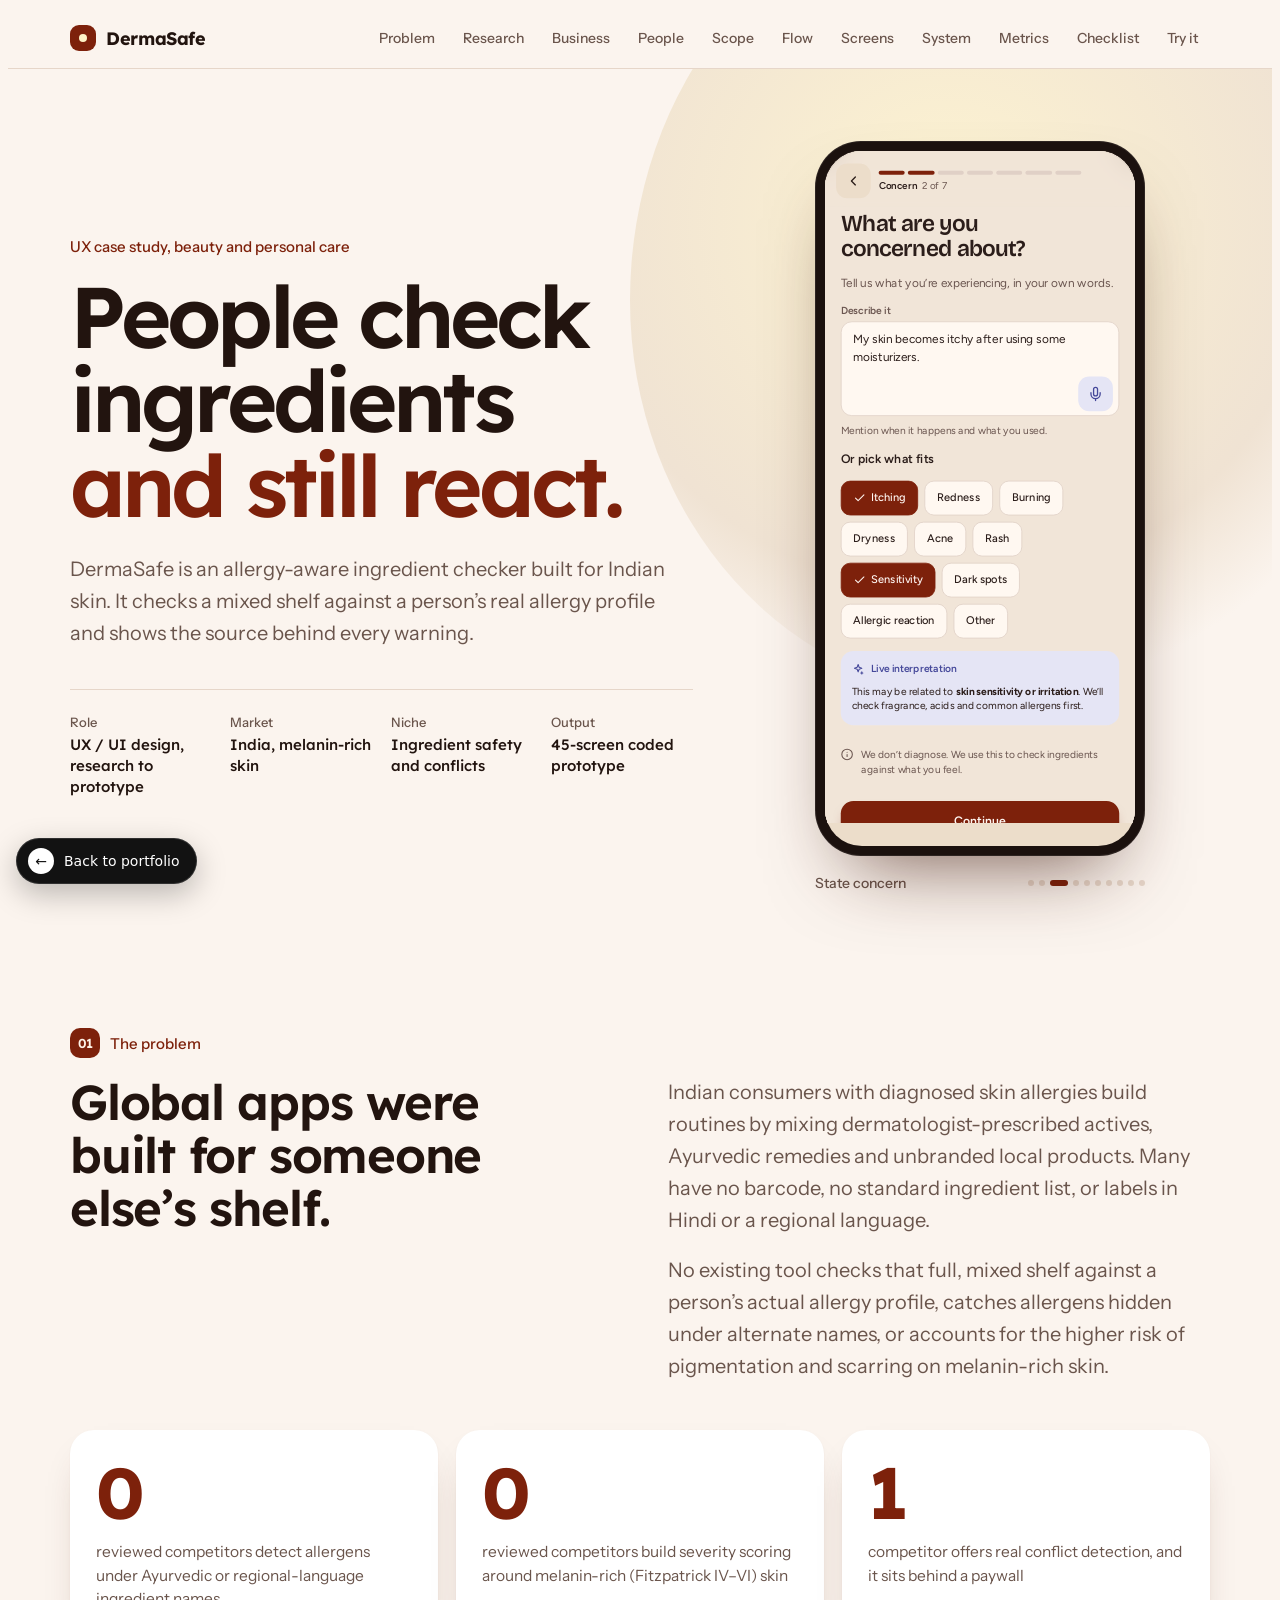
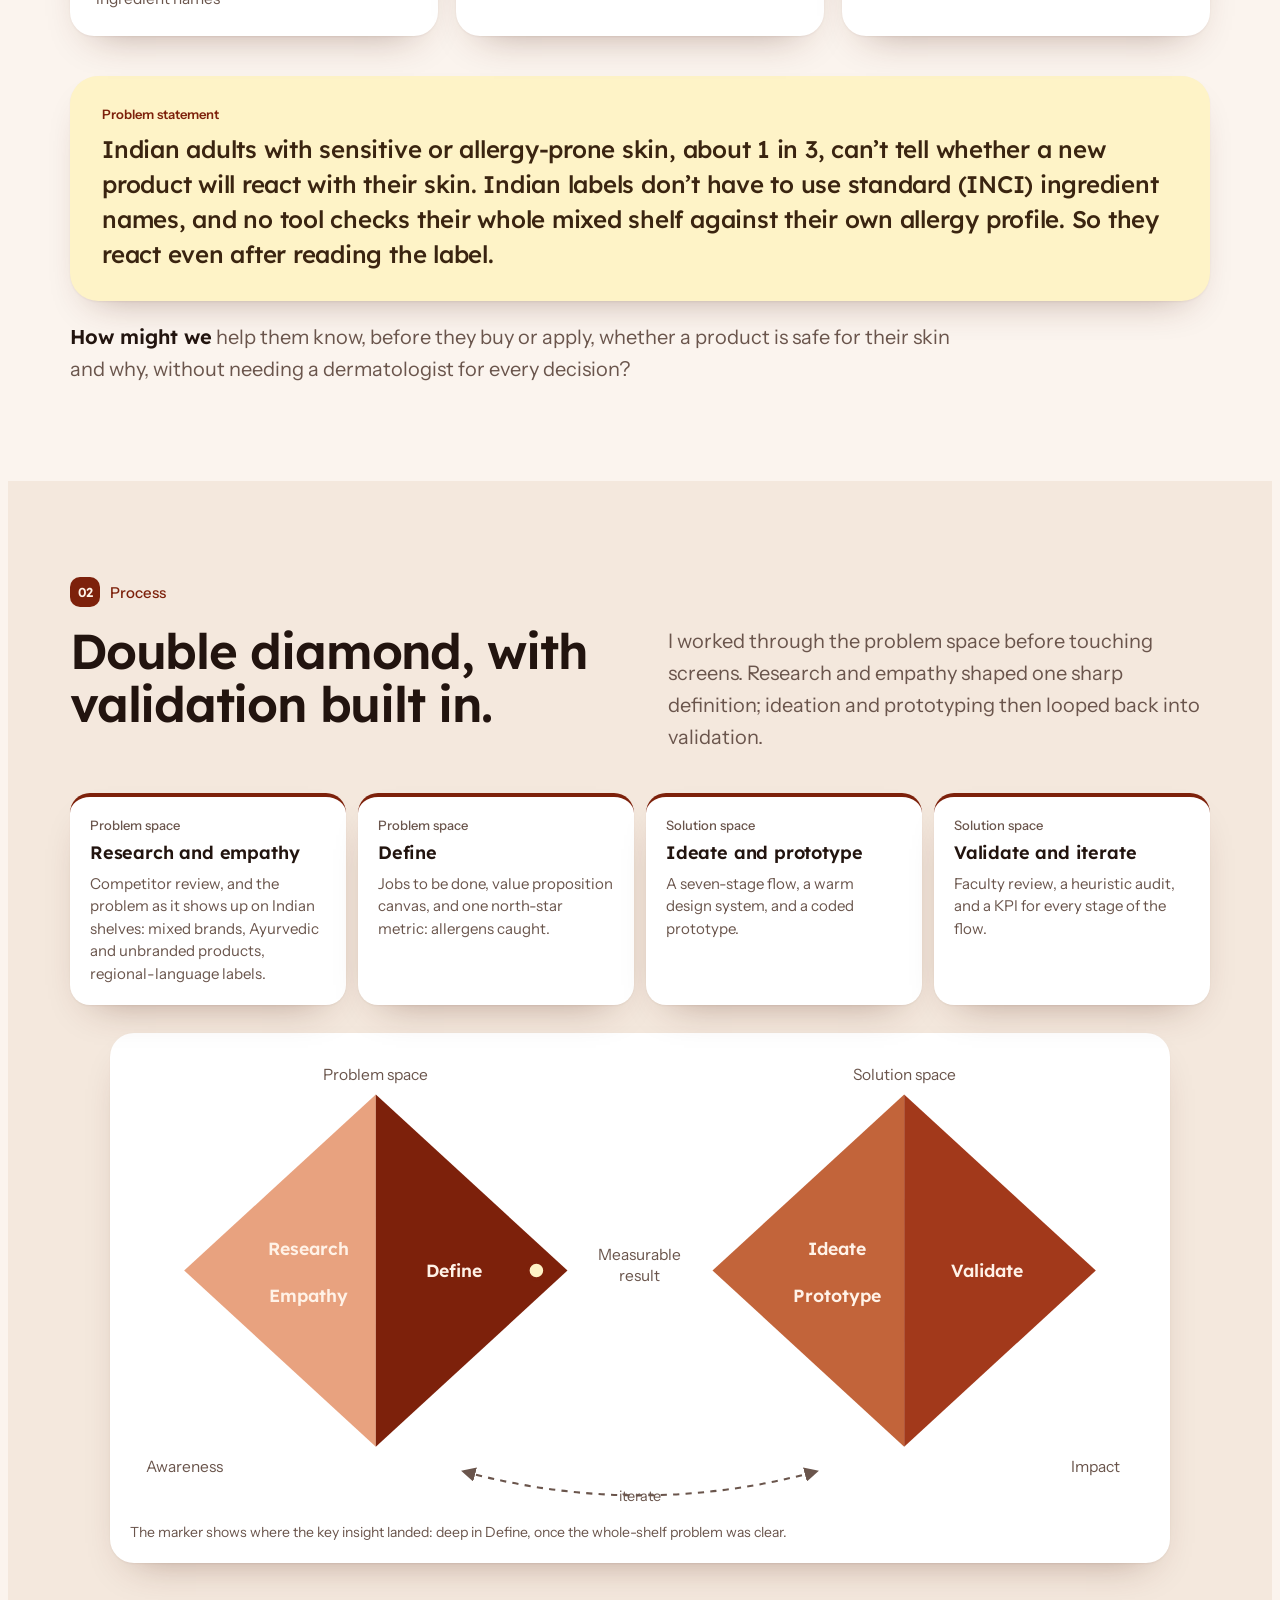
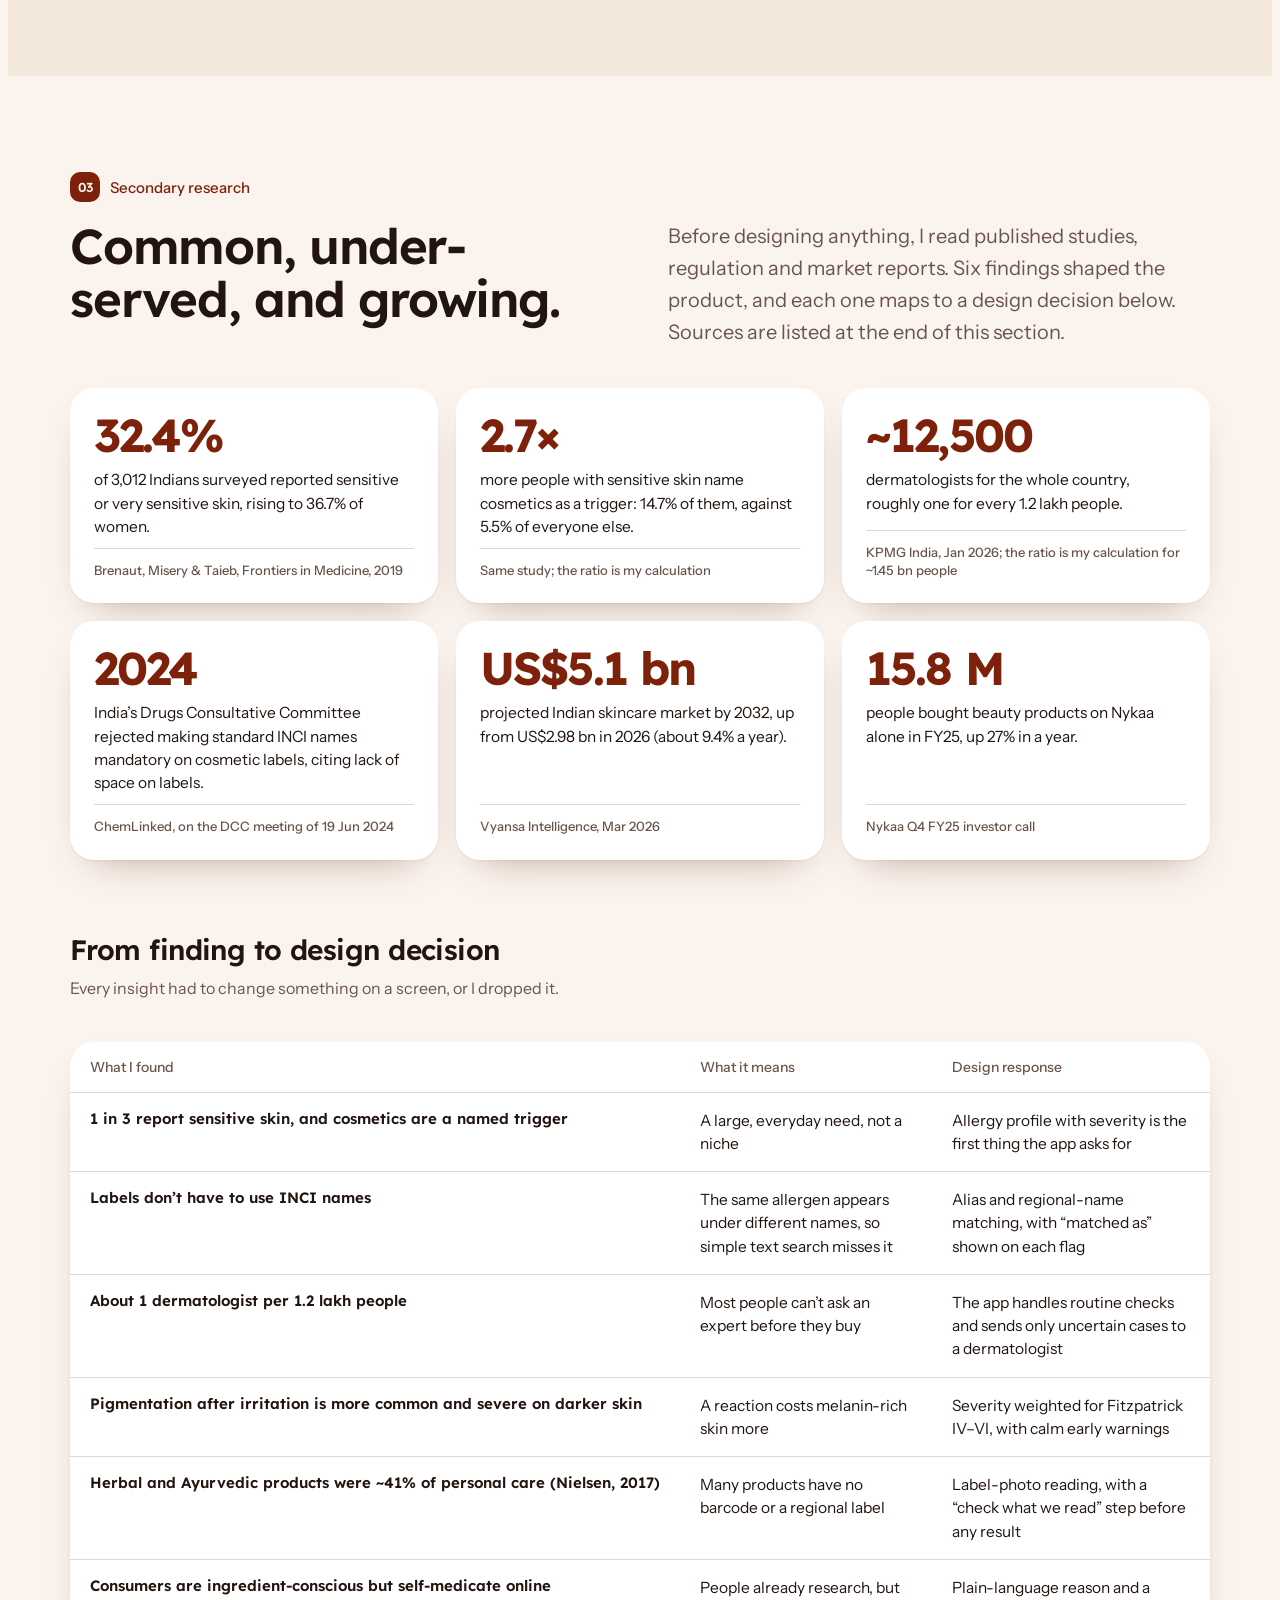
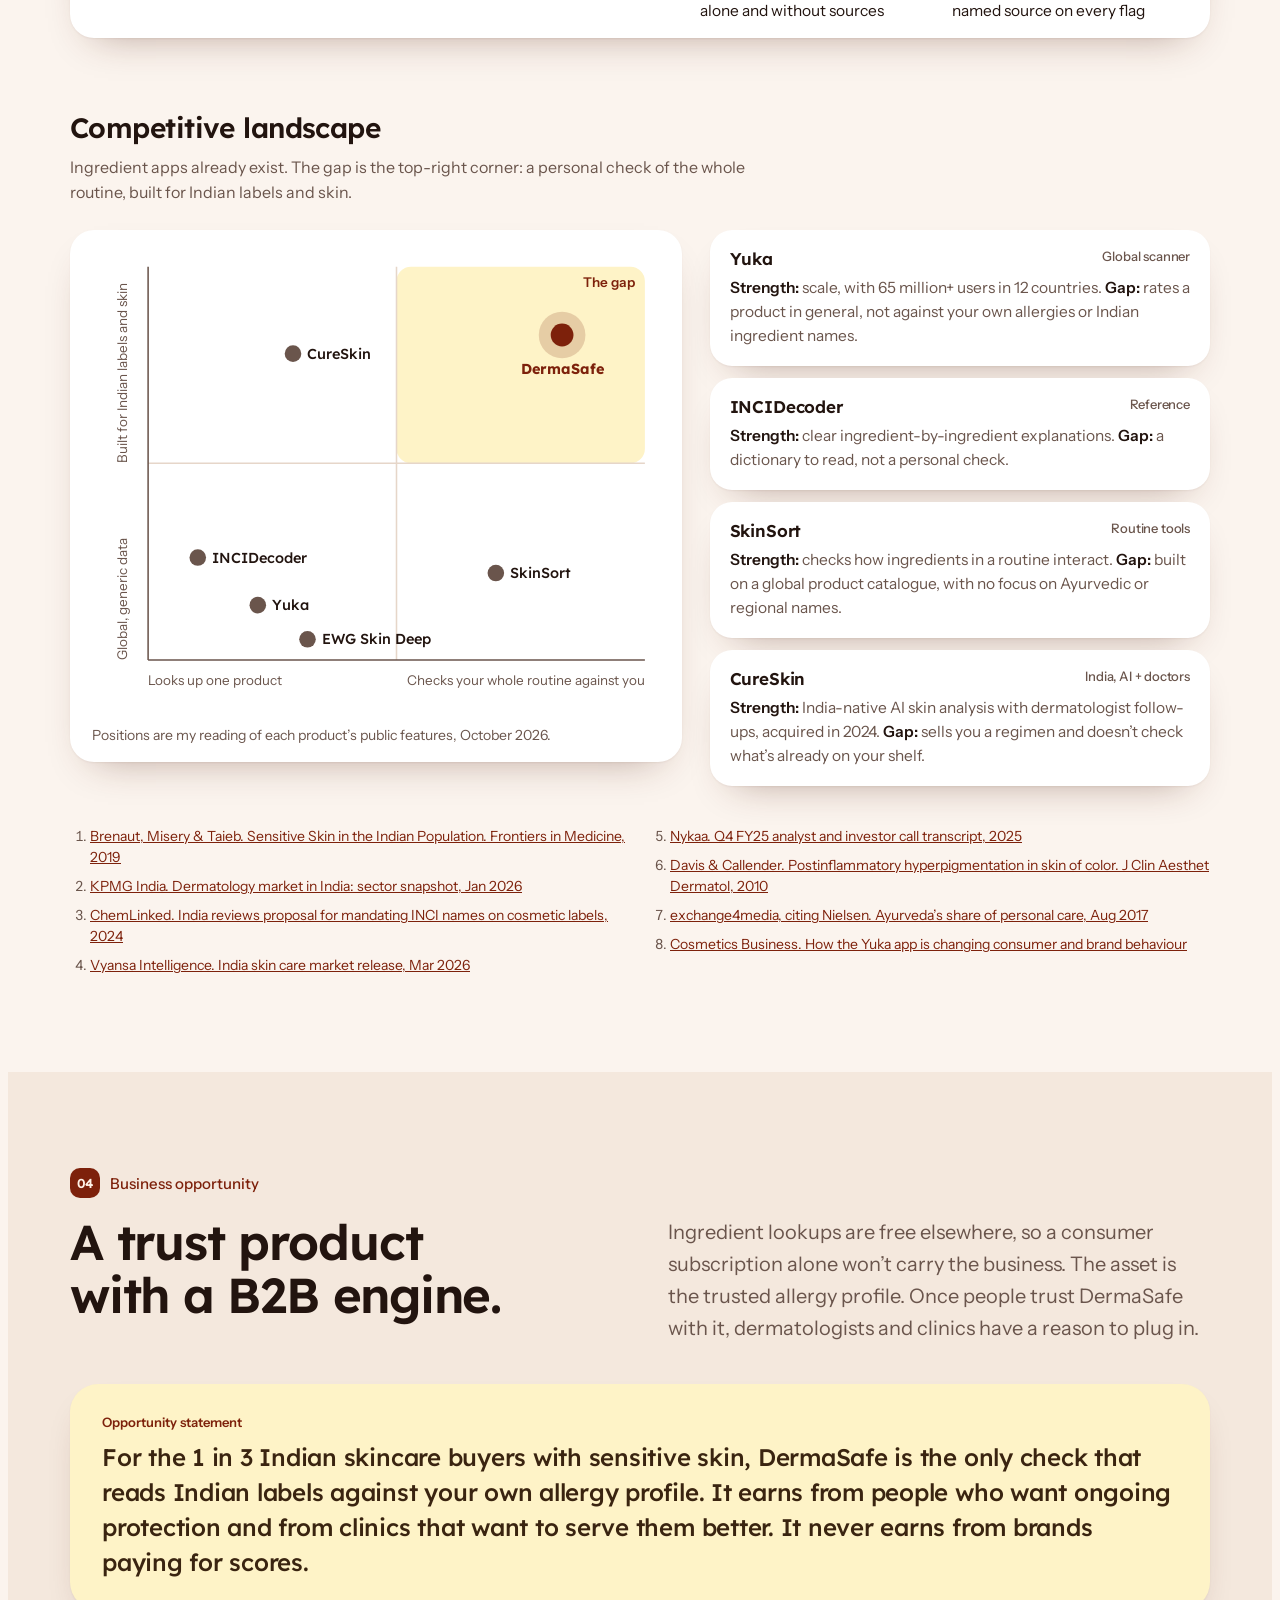
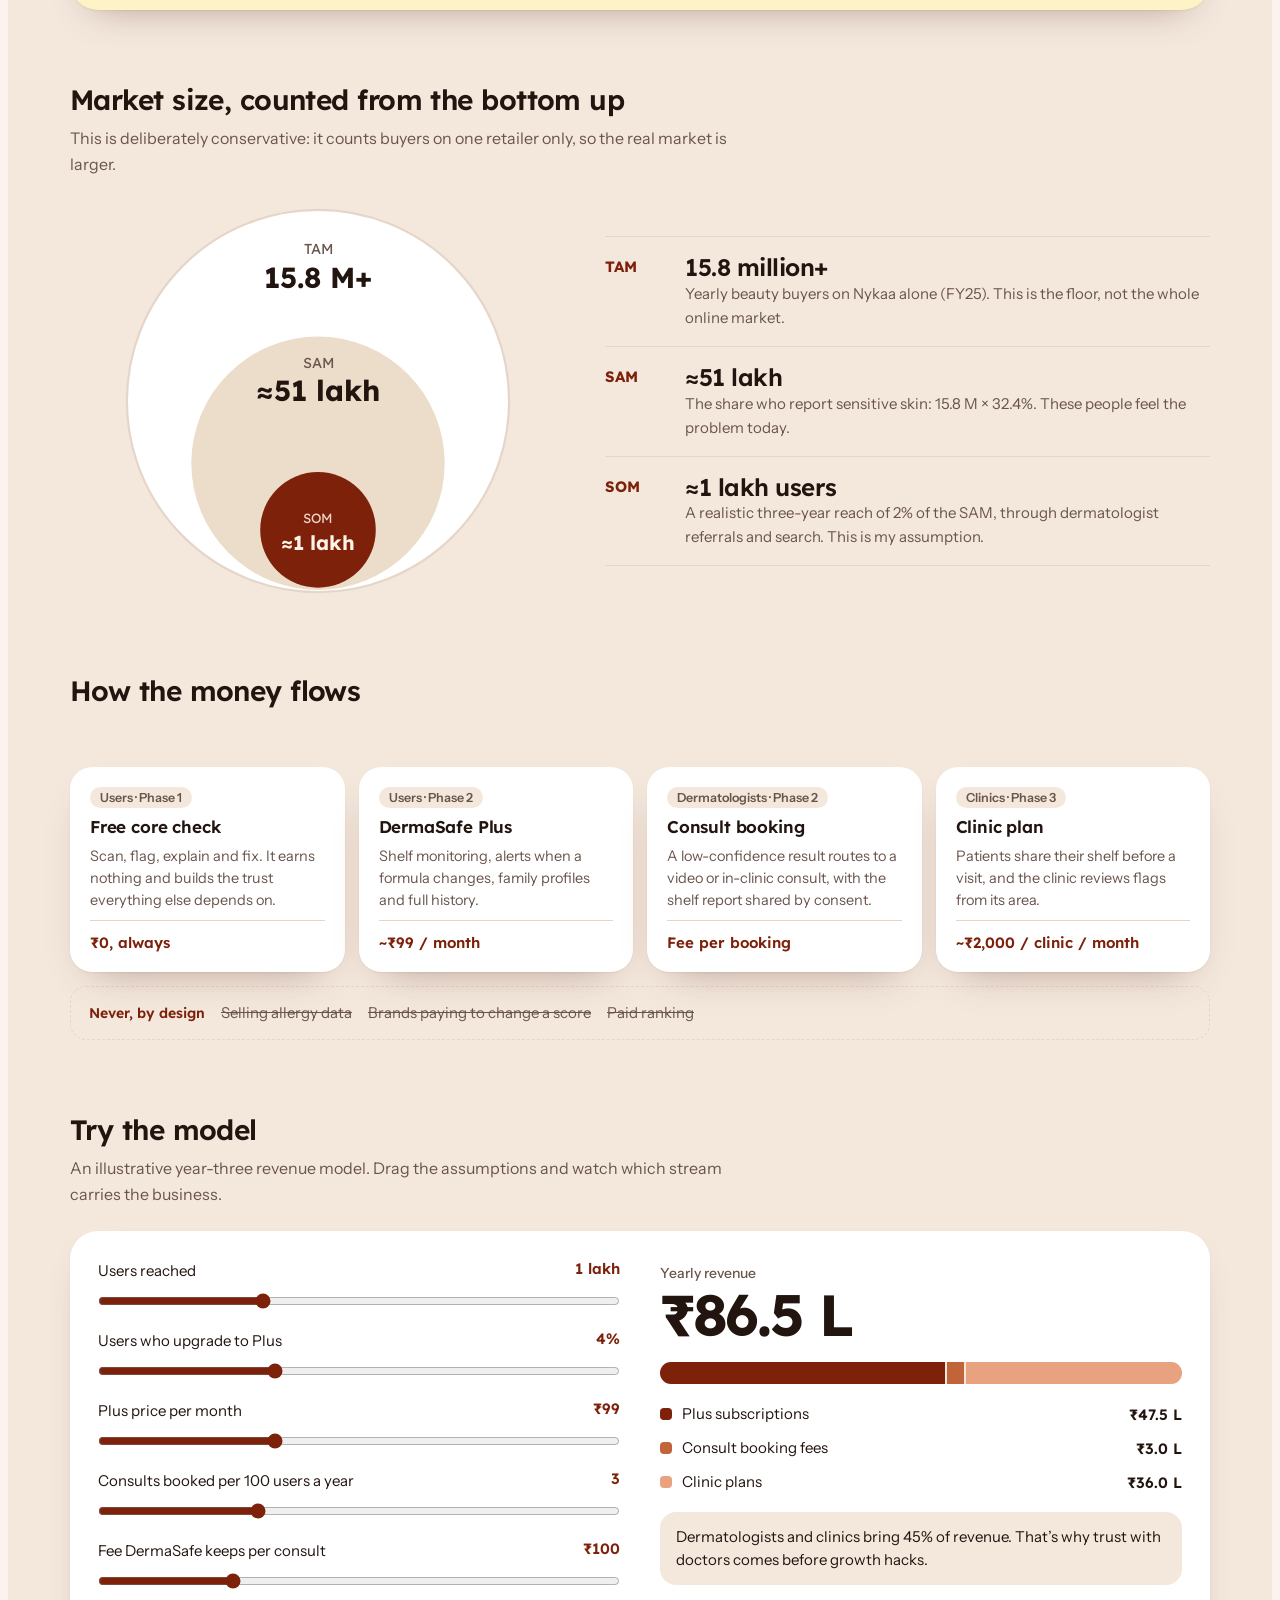
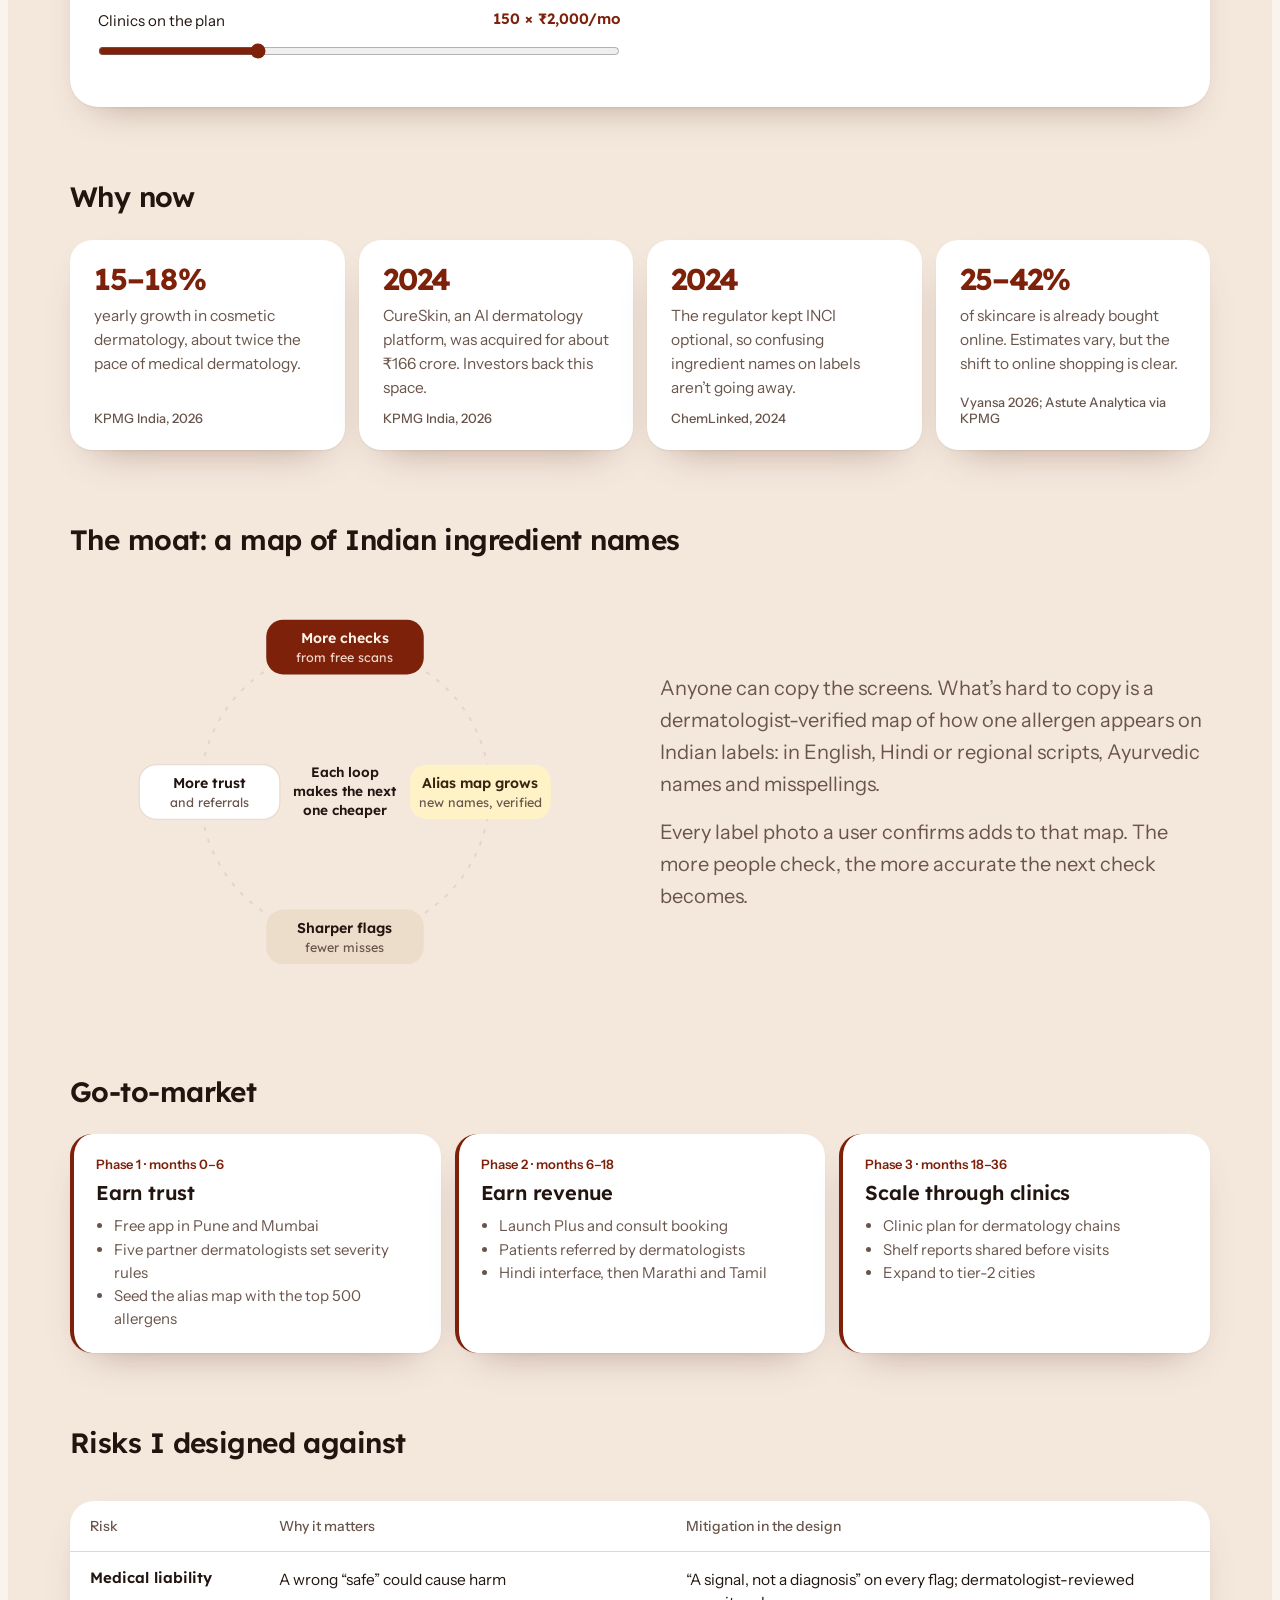
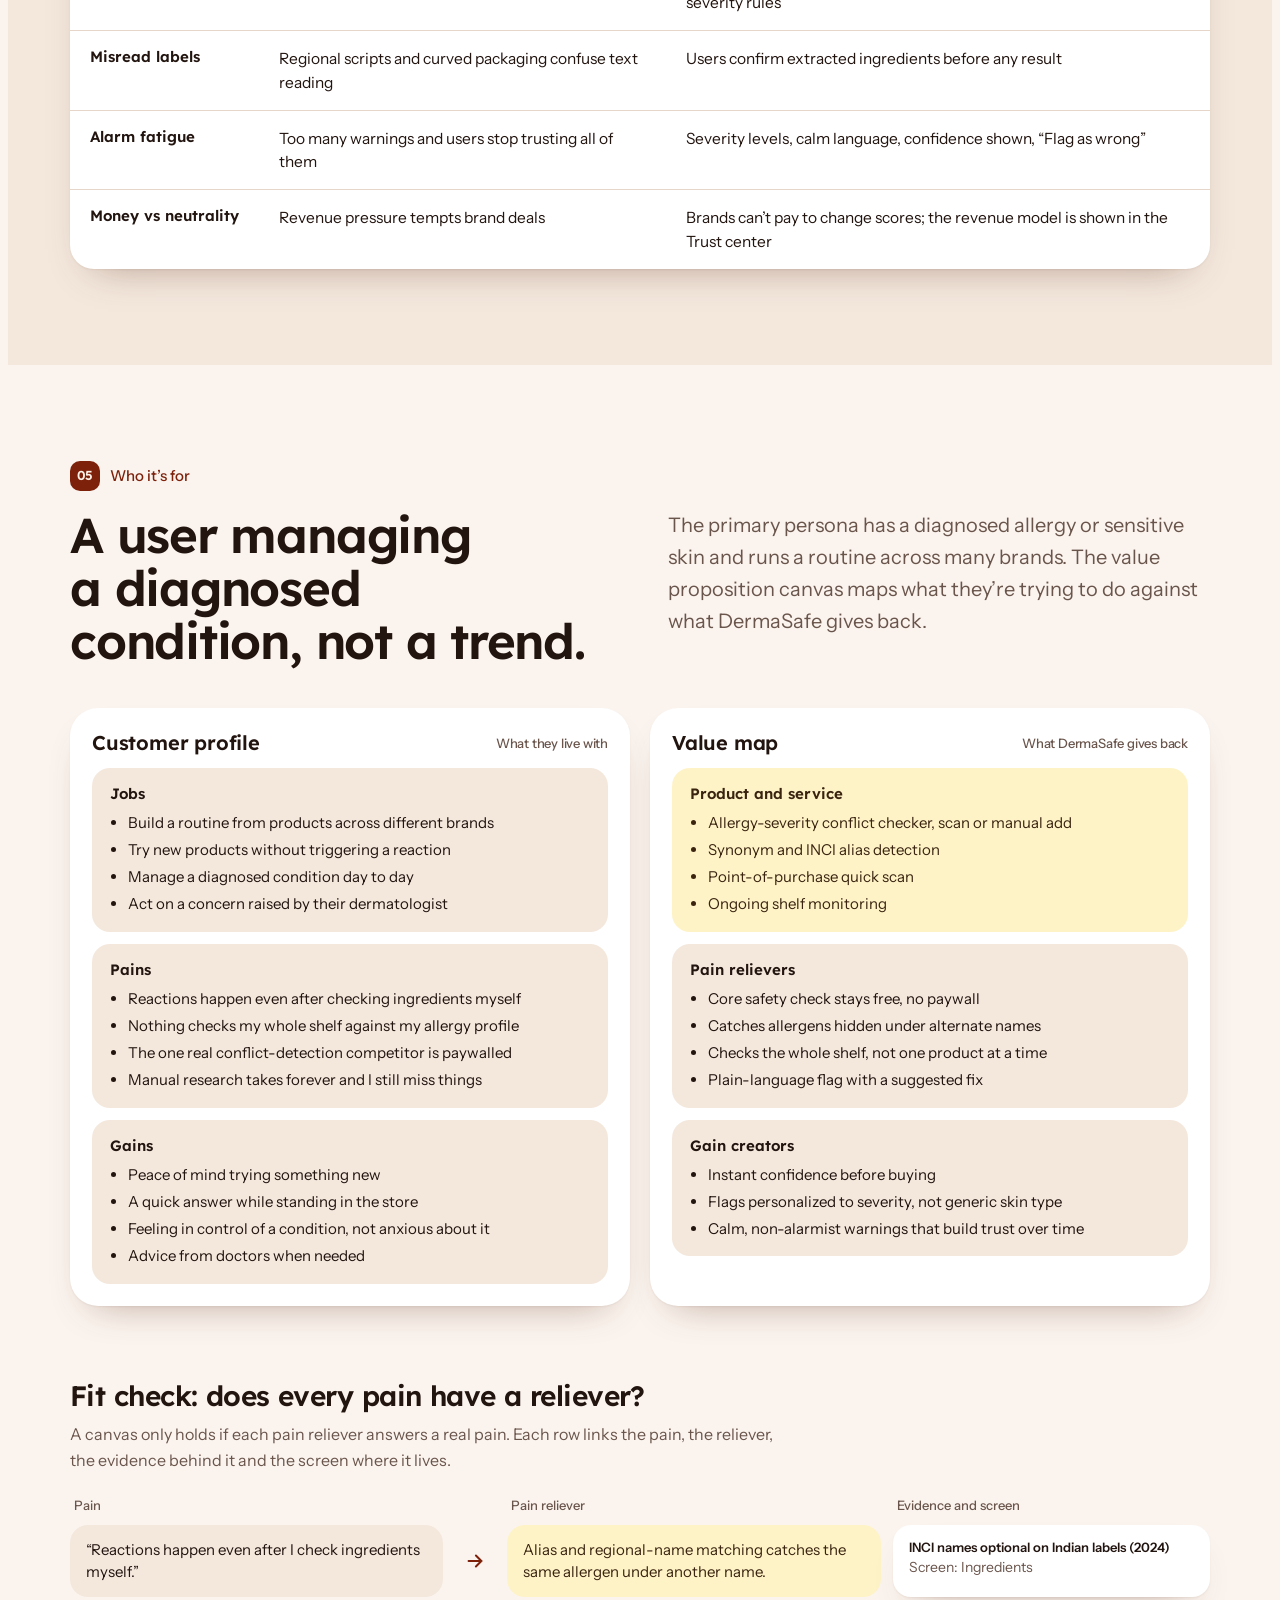
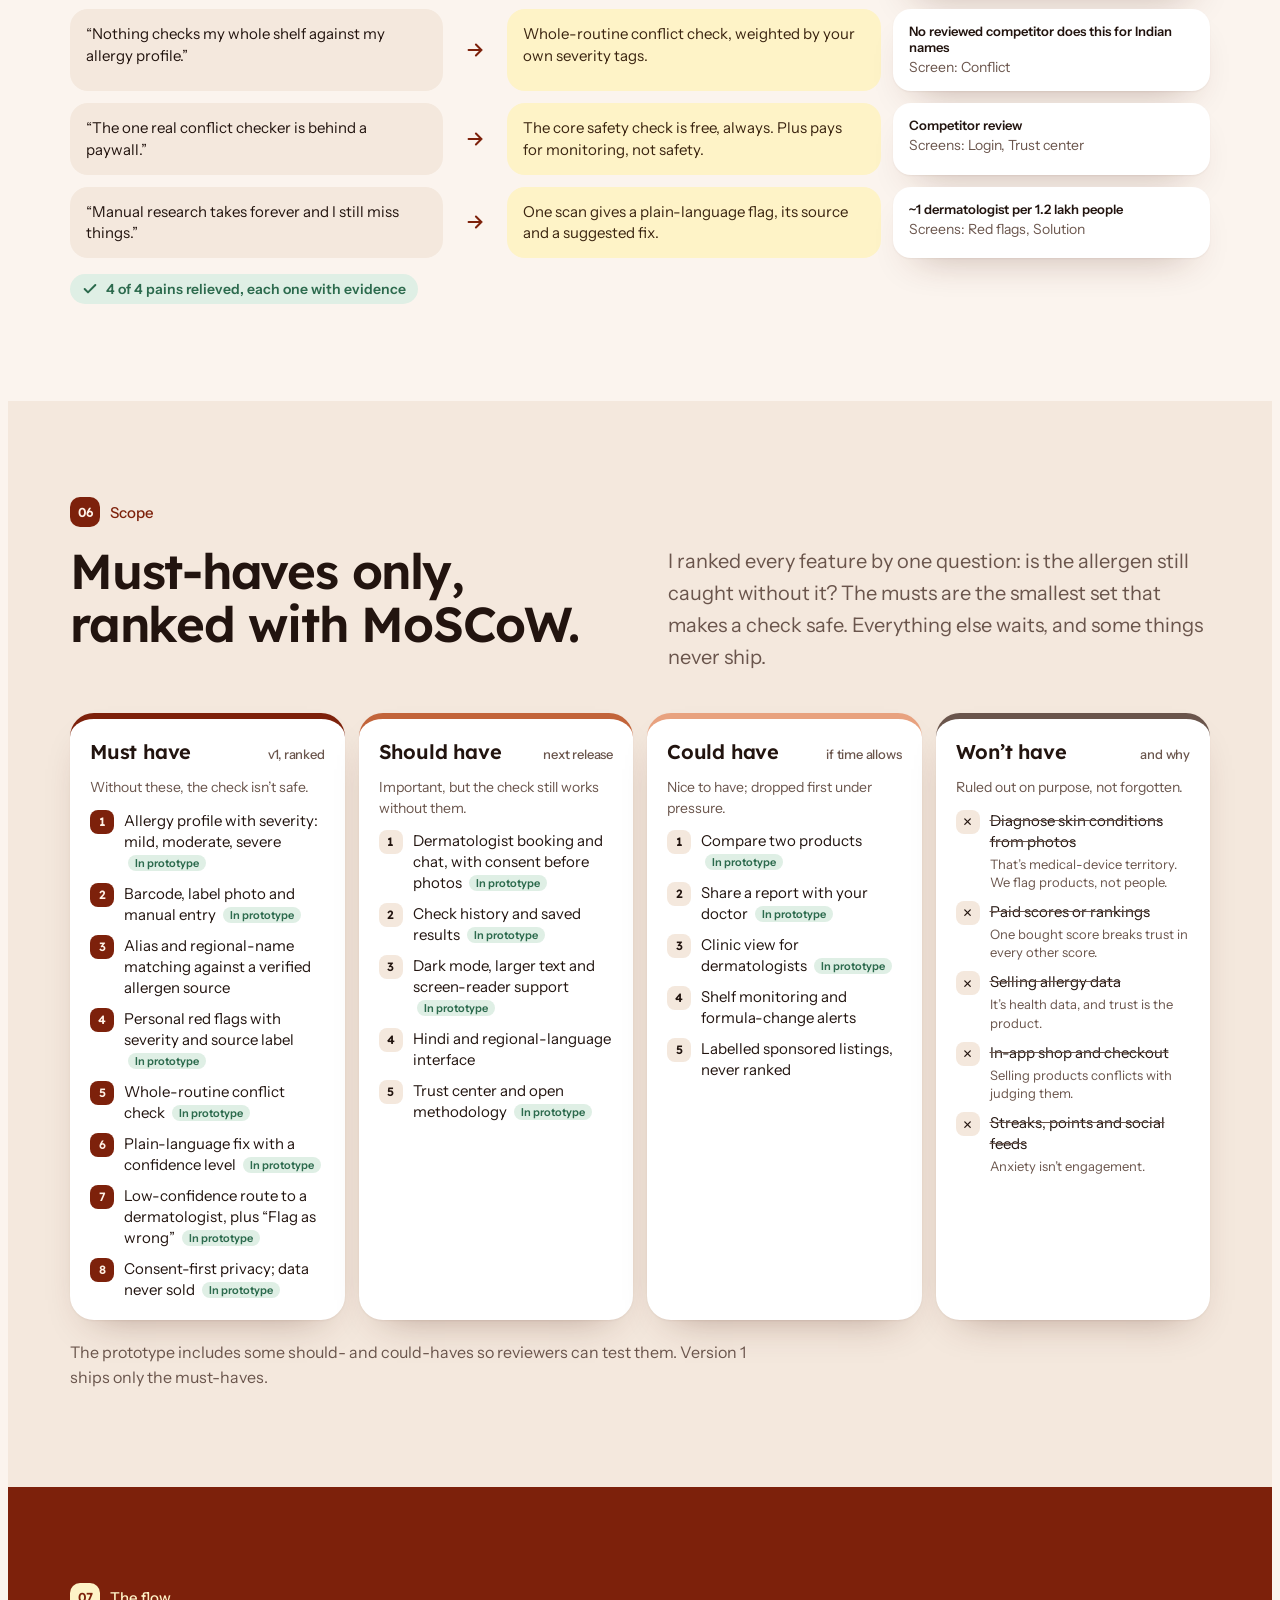
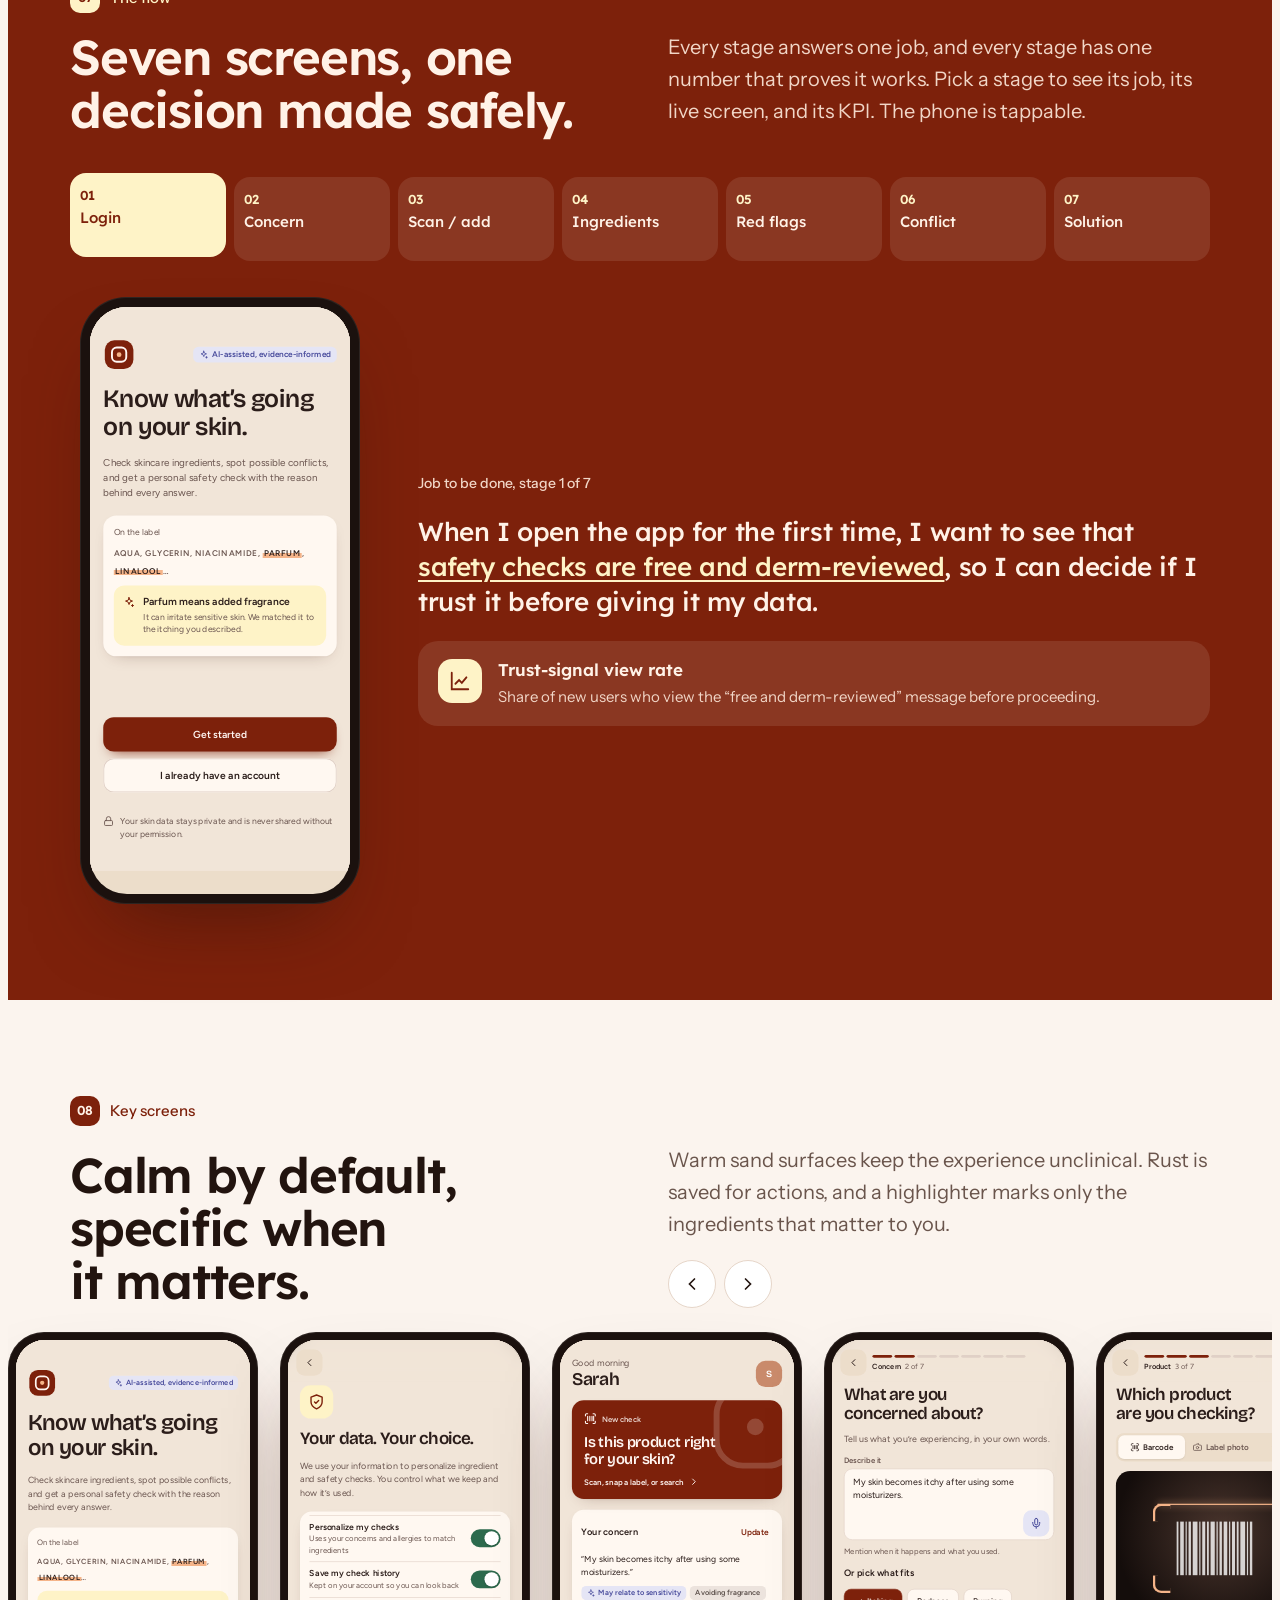
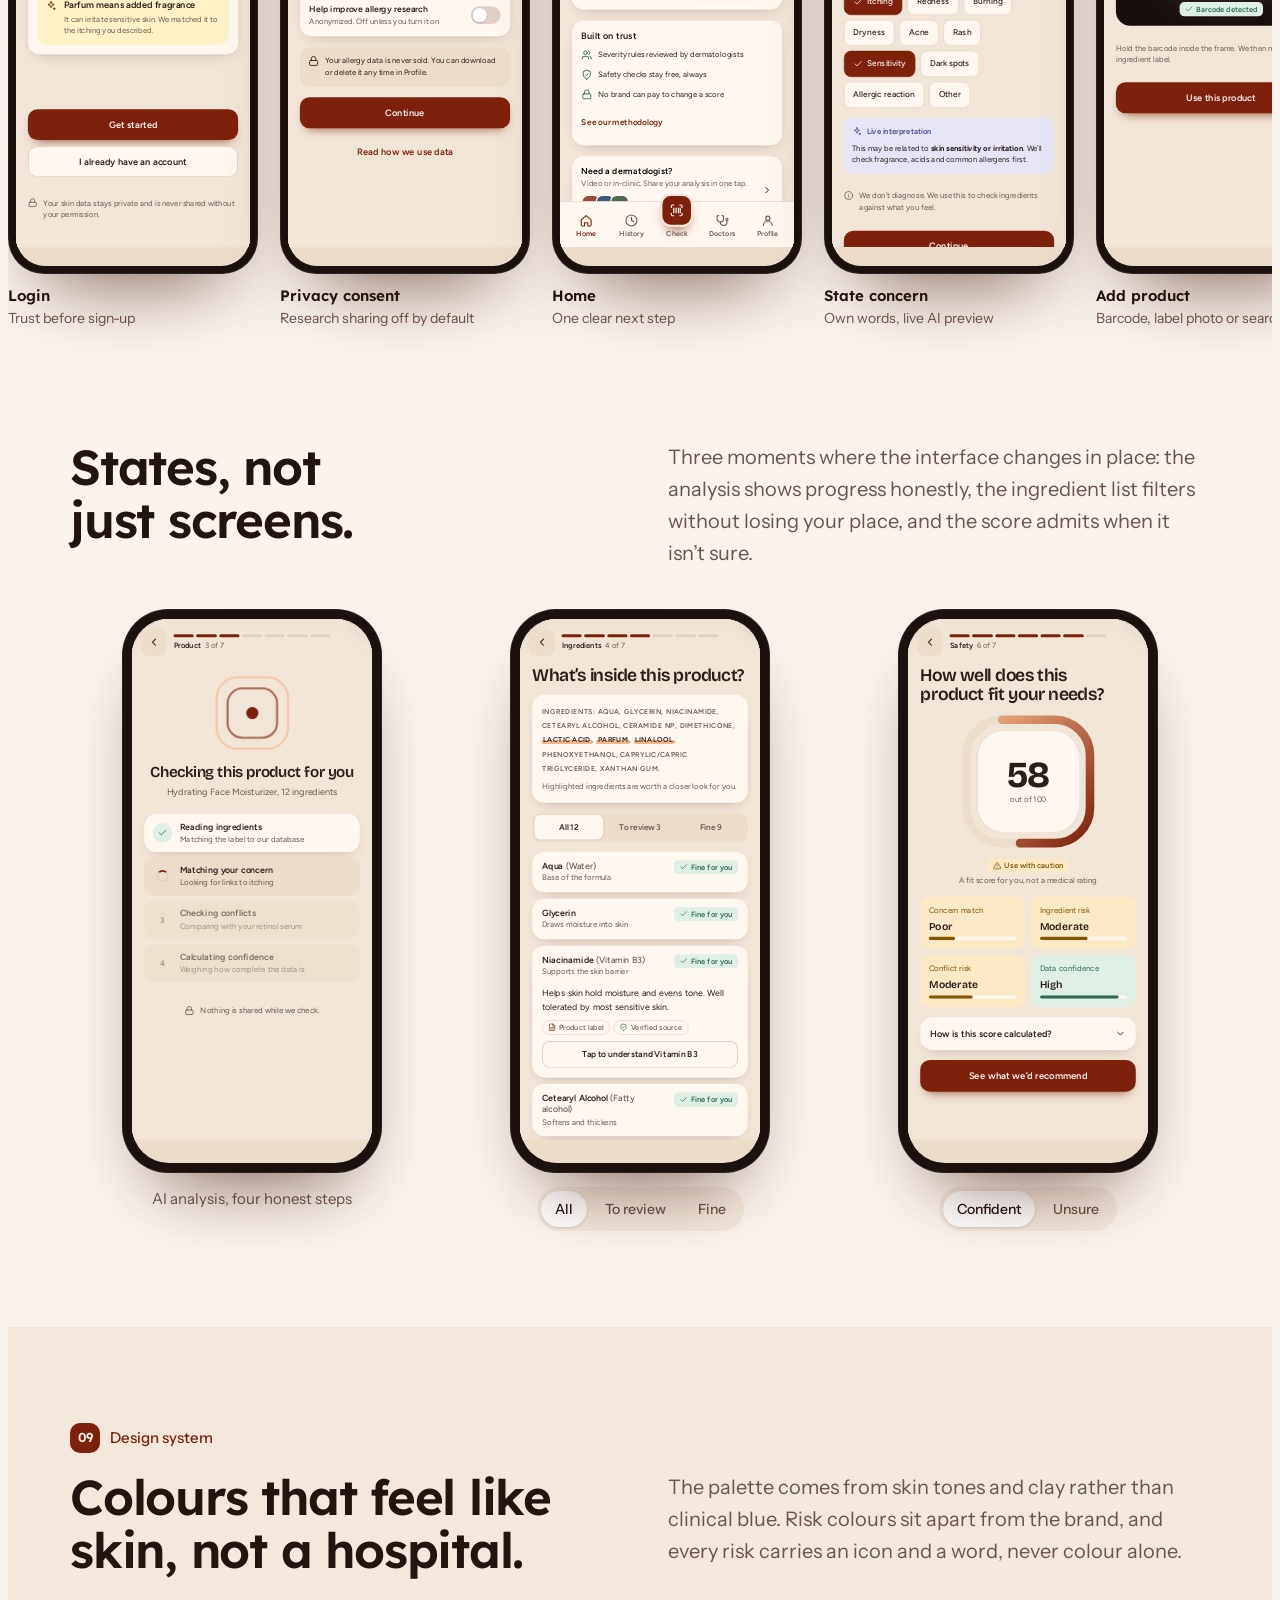
==== commit e6532590: "Add floating 'Back to portfolio' button Fixed pill at bottom-left that returns visitors to the portf" ====
--- a/index.html
+++ b/index.html
@@ -992,5 +992,21 @@
 
 })();
 </script>
+<!-- Back to portfolio -->
+<a id="gp-back" href="https://claude.ai/artifact/6uFJiGQndrhcXUYr6CdVBa" aria-label="Back to Govind Patel's portfolio"><span aria-hidden="true">←</span>Back to portfolio</a>
+<style>
+#gp-back{position:fixed;left:max(16px,env(safe-area-inset-left,0px));bottom:calc(16px + env(safe-area-inset-bottom,0px));z-index:2147483000;display:inline-flex;align-items:center;gap:10px;padding:10px 18px 10px 12px;border-radius:999px;background:#121212;color:#fff;font:500 14px/1 system-ui,-apple-system,"Segoe UI",sans-serif;text-decoration:none;box-shadow:0 10px 30px rgba(0,0,0,.25),inset 0 0 0 1px rgba(255,255,255,.12);transition:transform .2s,background .2s}
+#gp-back span{display:grid;place-items:center;width:26px;height:26px;border-radius:50%;background:#fff;color:#121212;font-size:14px;transition:transform .25s}
+#gp-back:hover{background:#ff5a1f;transform:translateY(-2px)}
+#gp-back:hover span{transform:translateX(-3px)}
+#gp-back:focus-visible{outline:2px solid #ff5a1f;outline-offset:3px}
+</style>
+<script>
+(function(){var b=document.getElementById('gp-back');b.addEventListener('click',function(e){
+  var r=document.referrer||'';
+  if(window.opener&&!window.opener.closed){e.preventDefault();try{window.close();}catch(x){} setTimeout(function(){location.href=b.href;},150);return;}
+  if(r.indexOf('claude.ai')>-1&&history.length>1){e.preventDefault();history.back();}
+});})();
+</script>
 </body>
 </html>
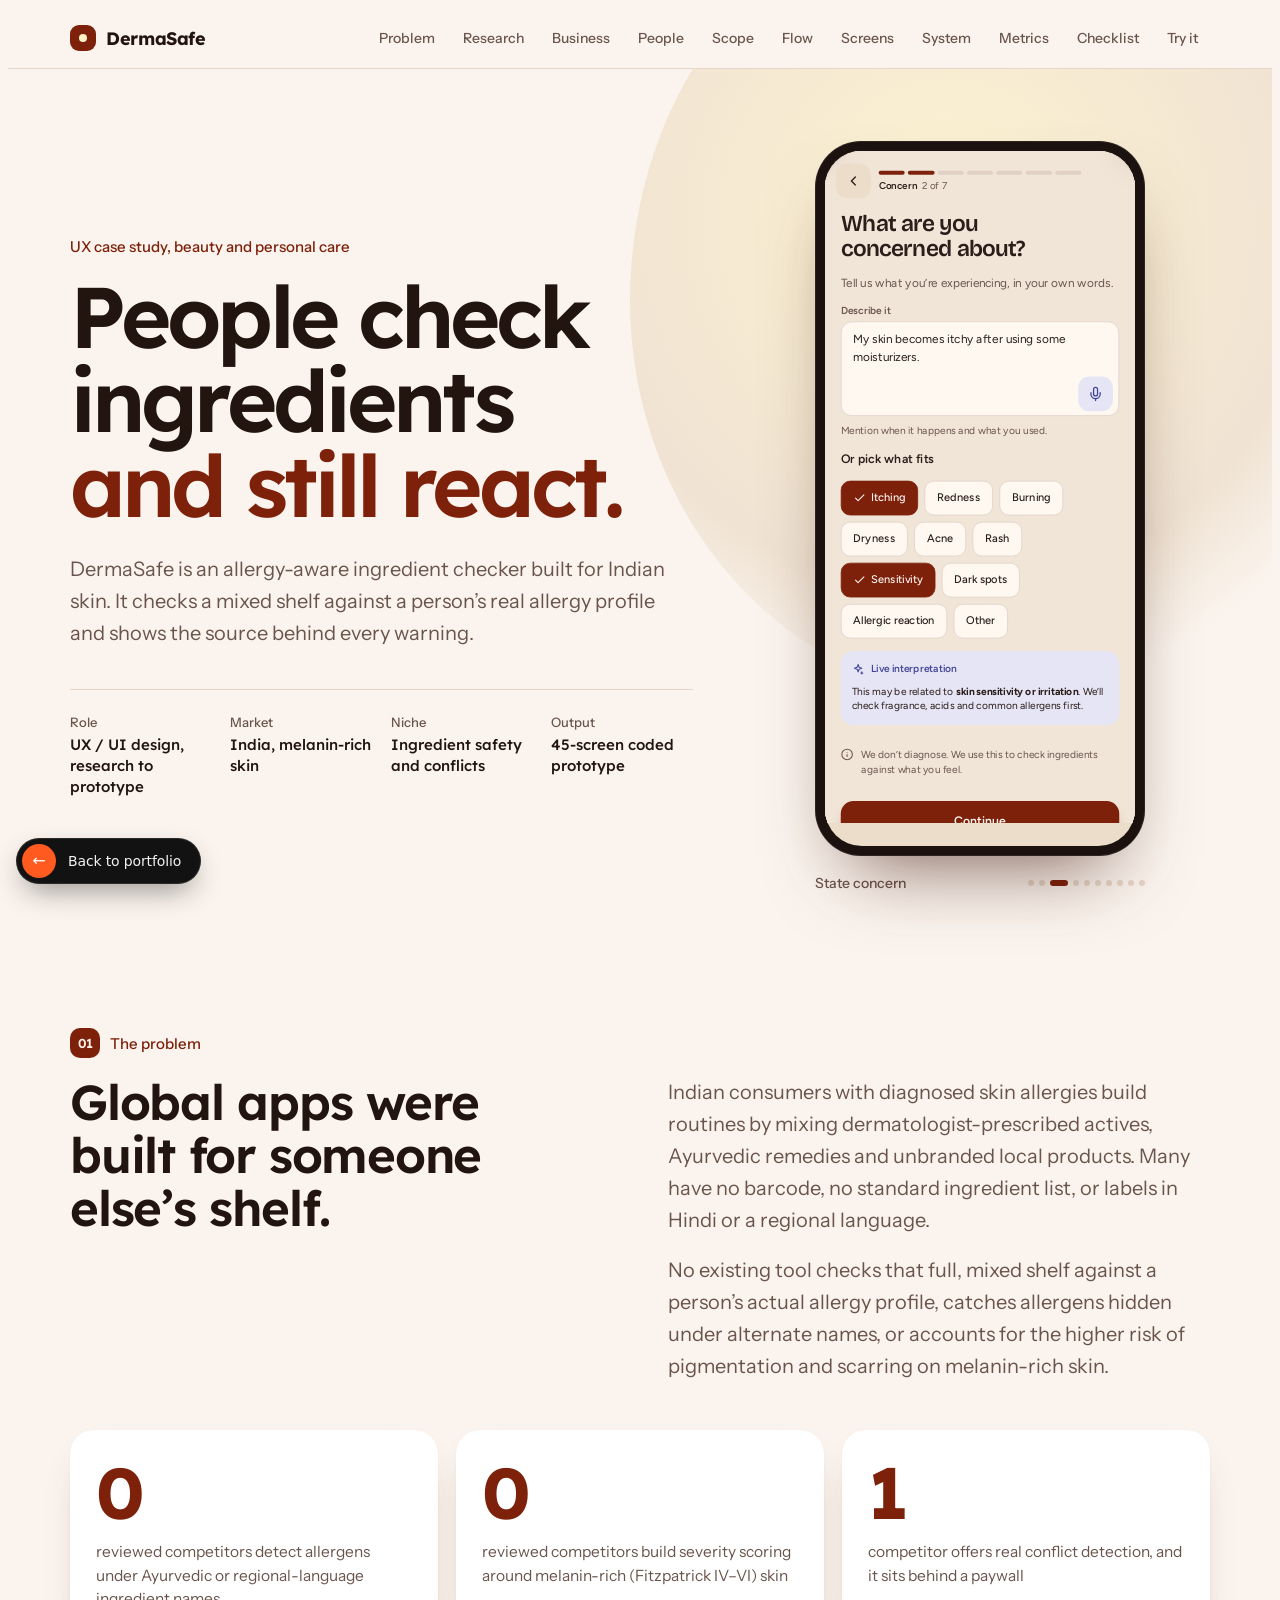
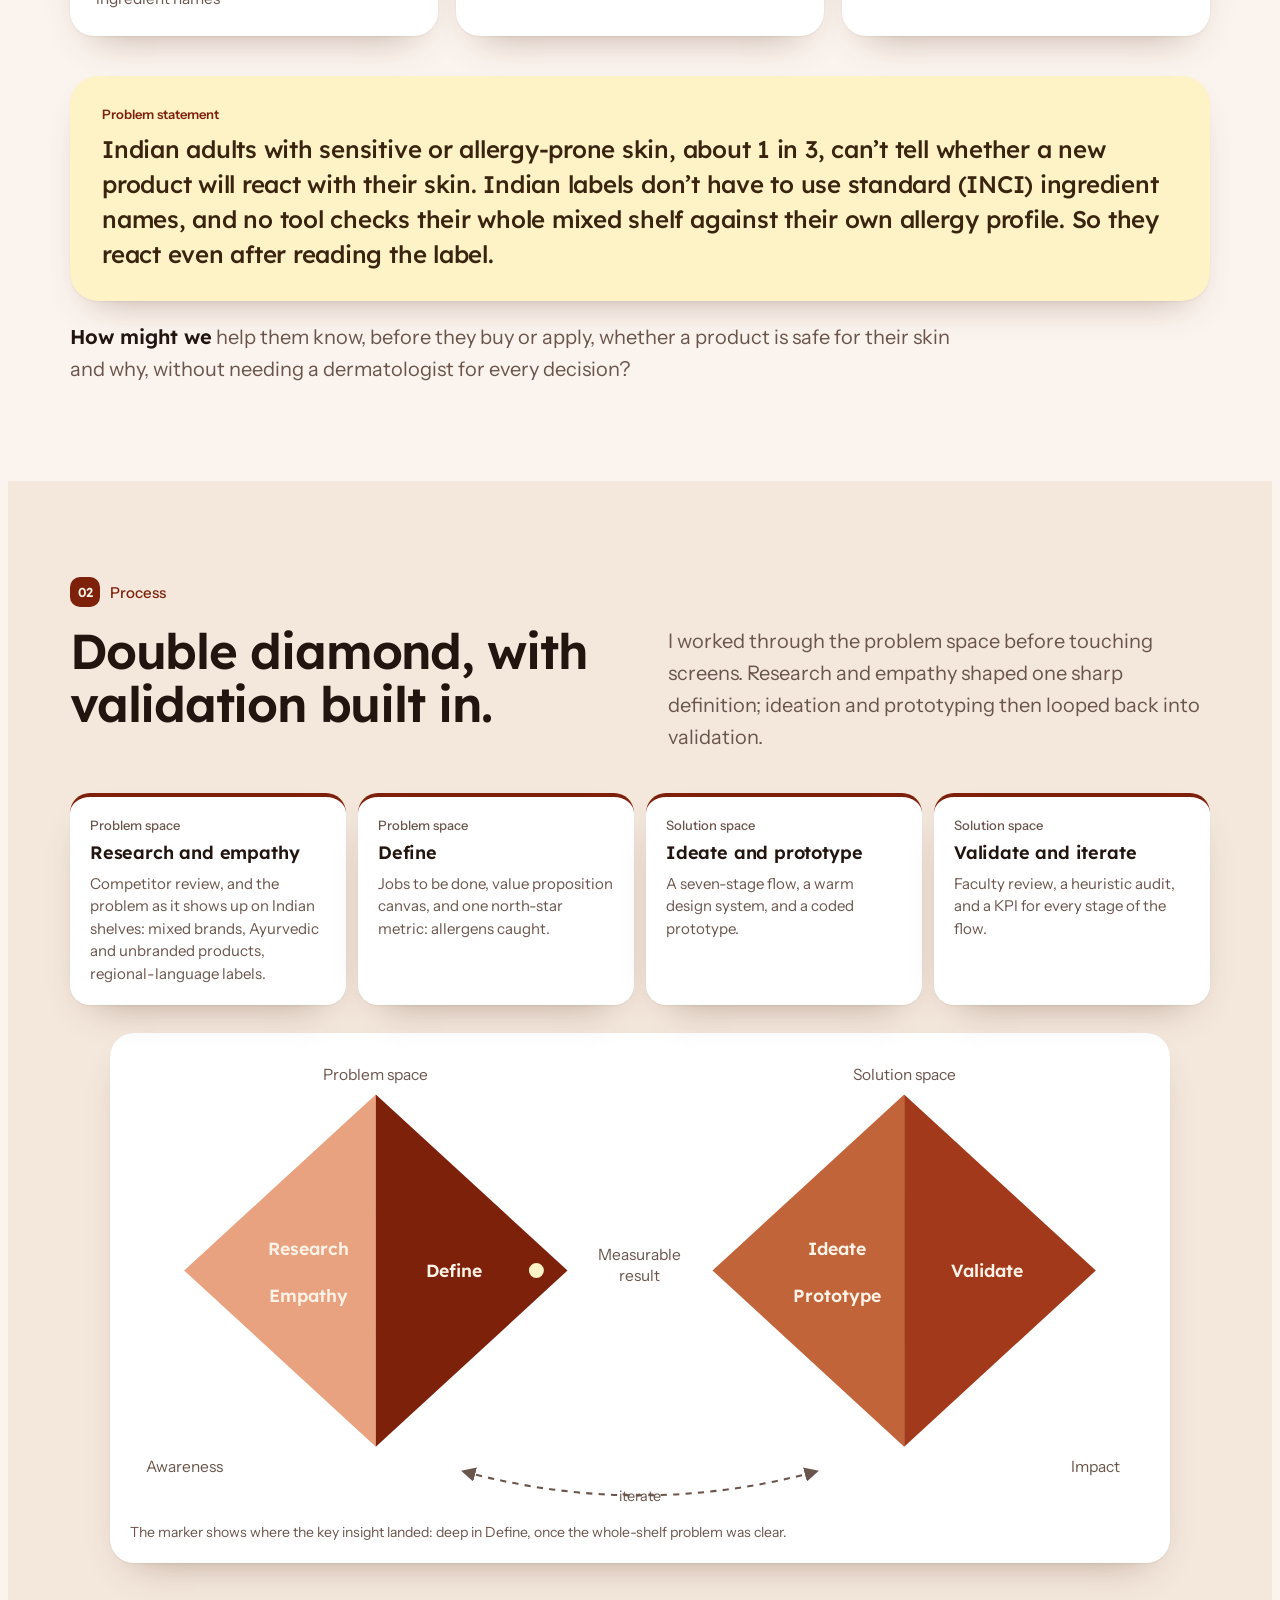
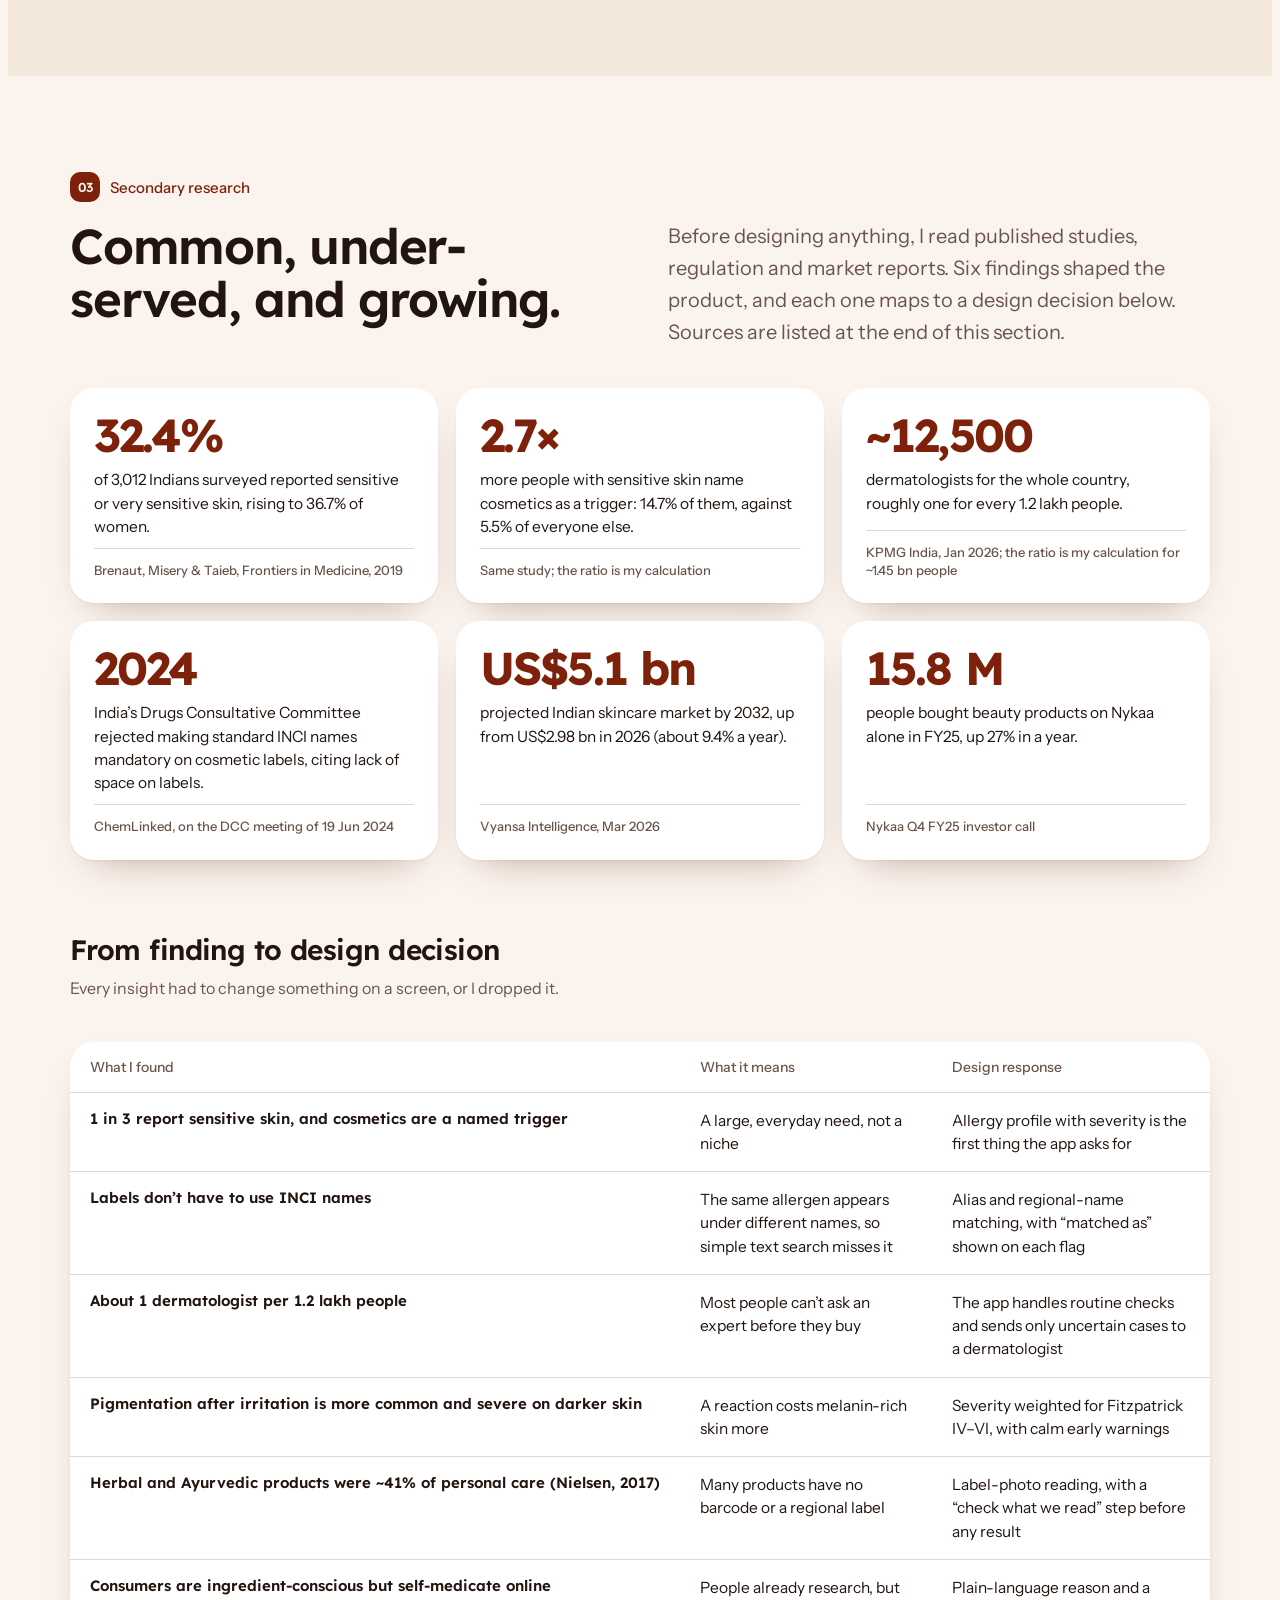
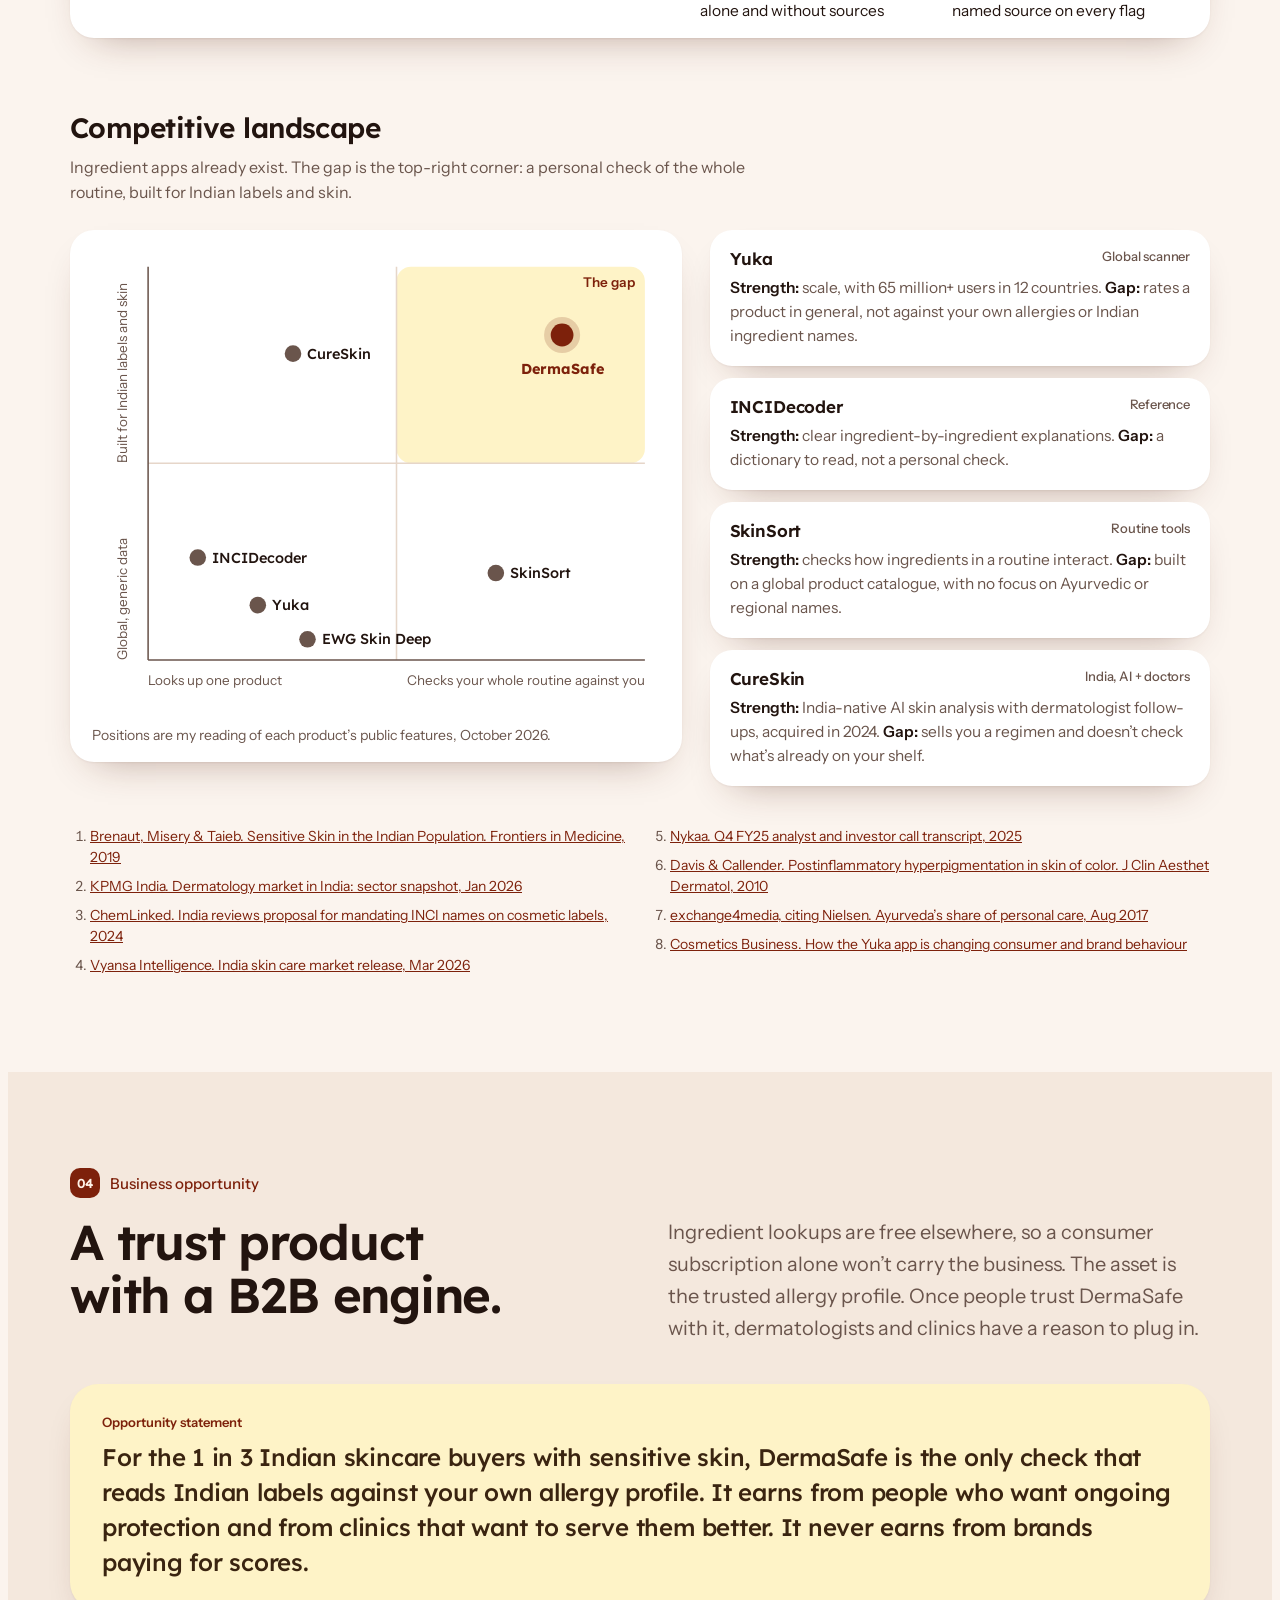
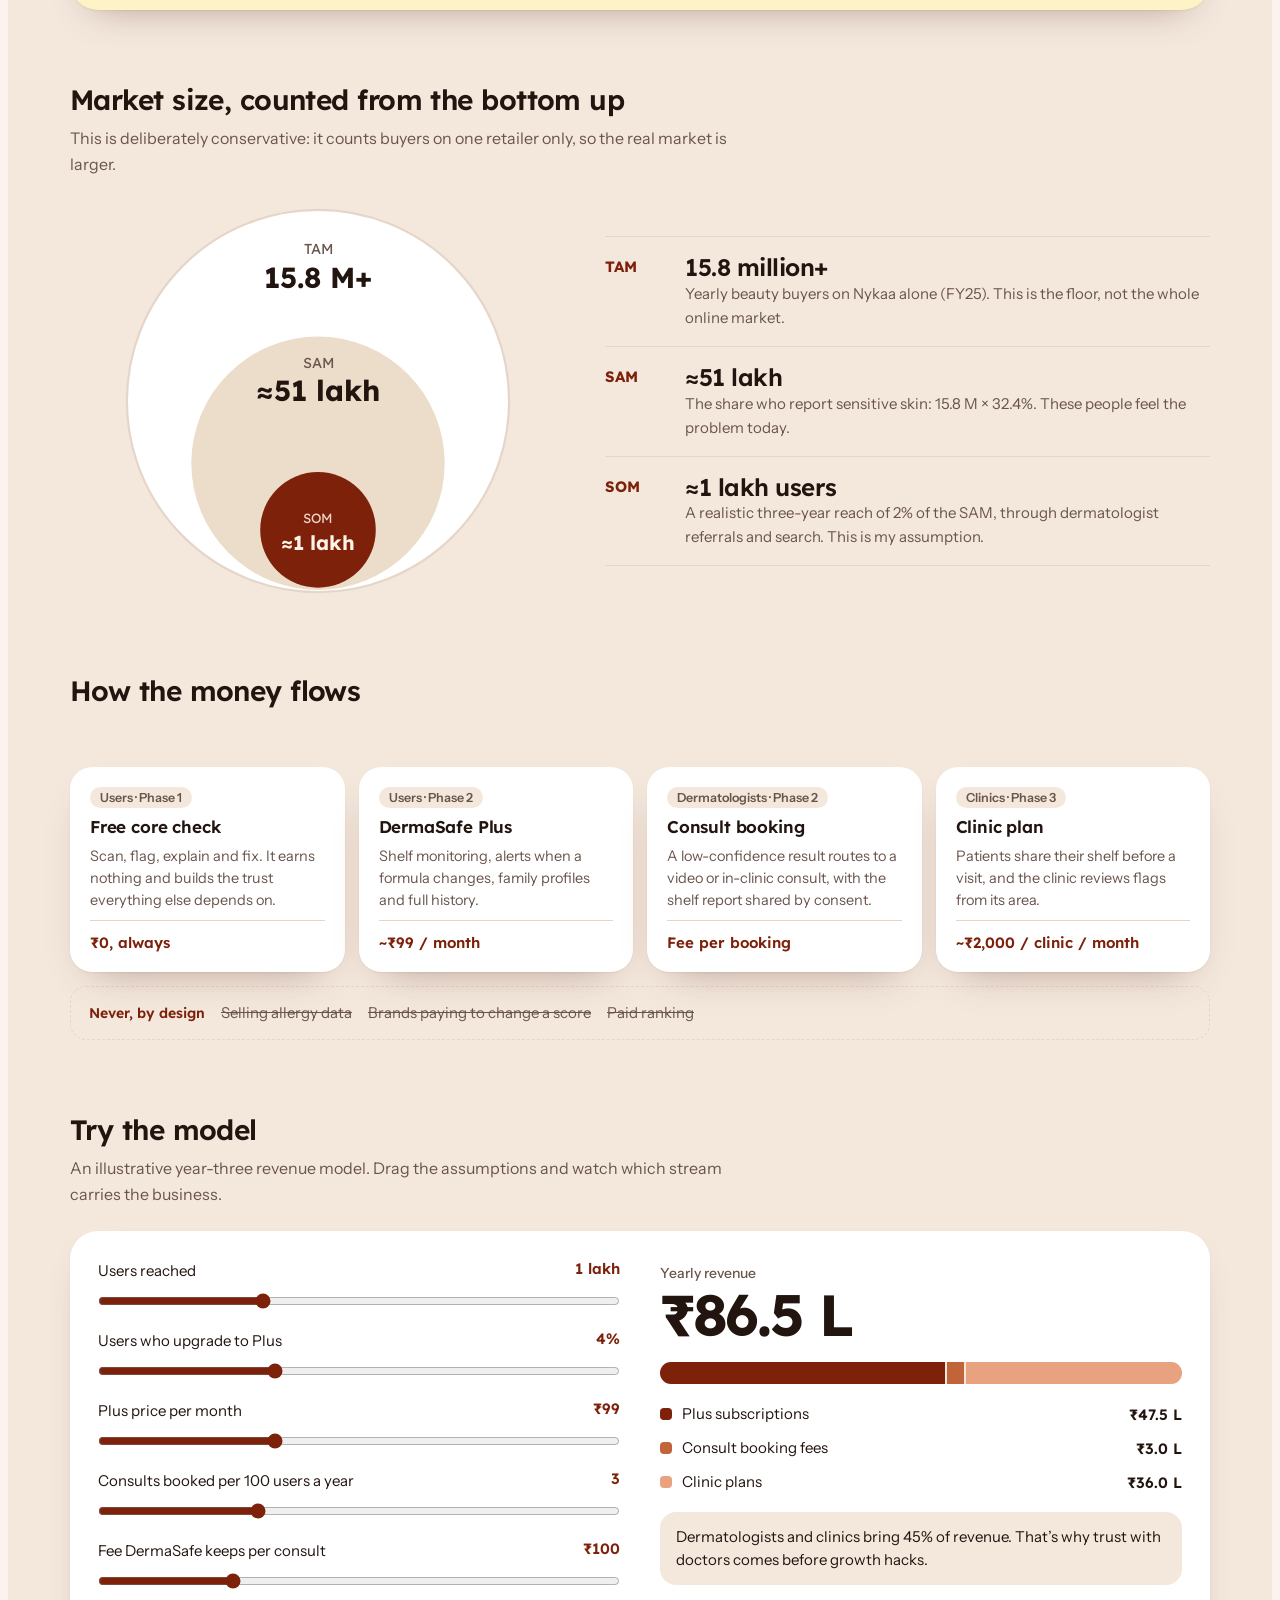
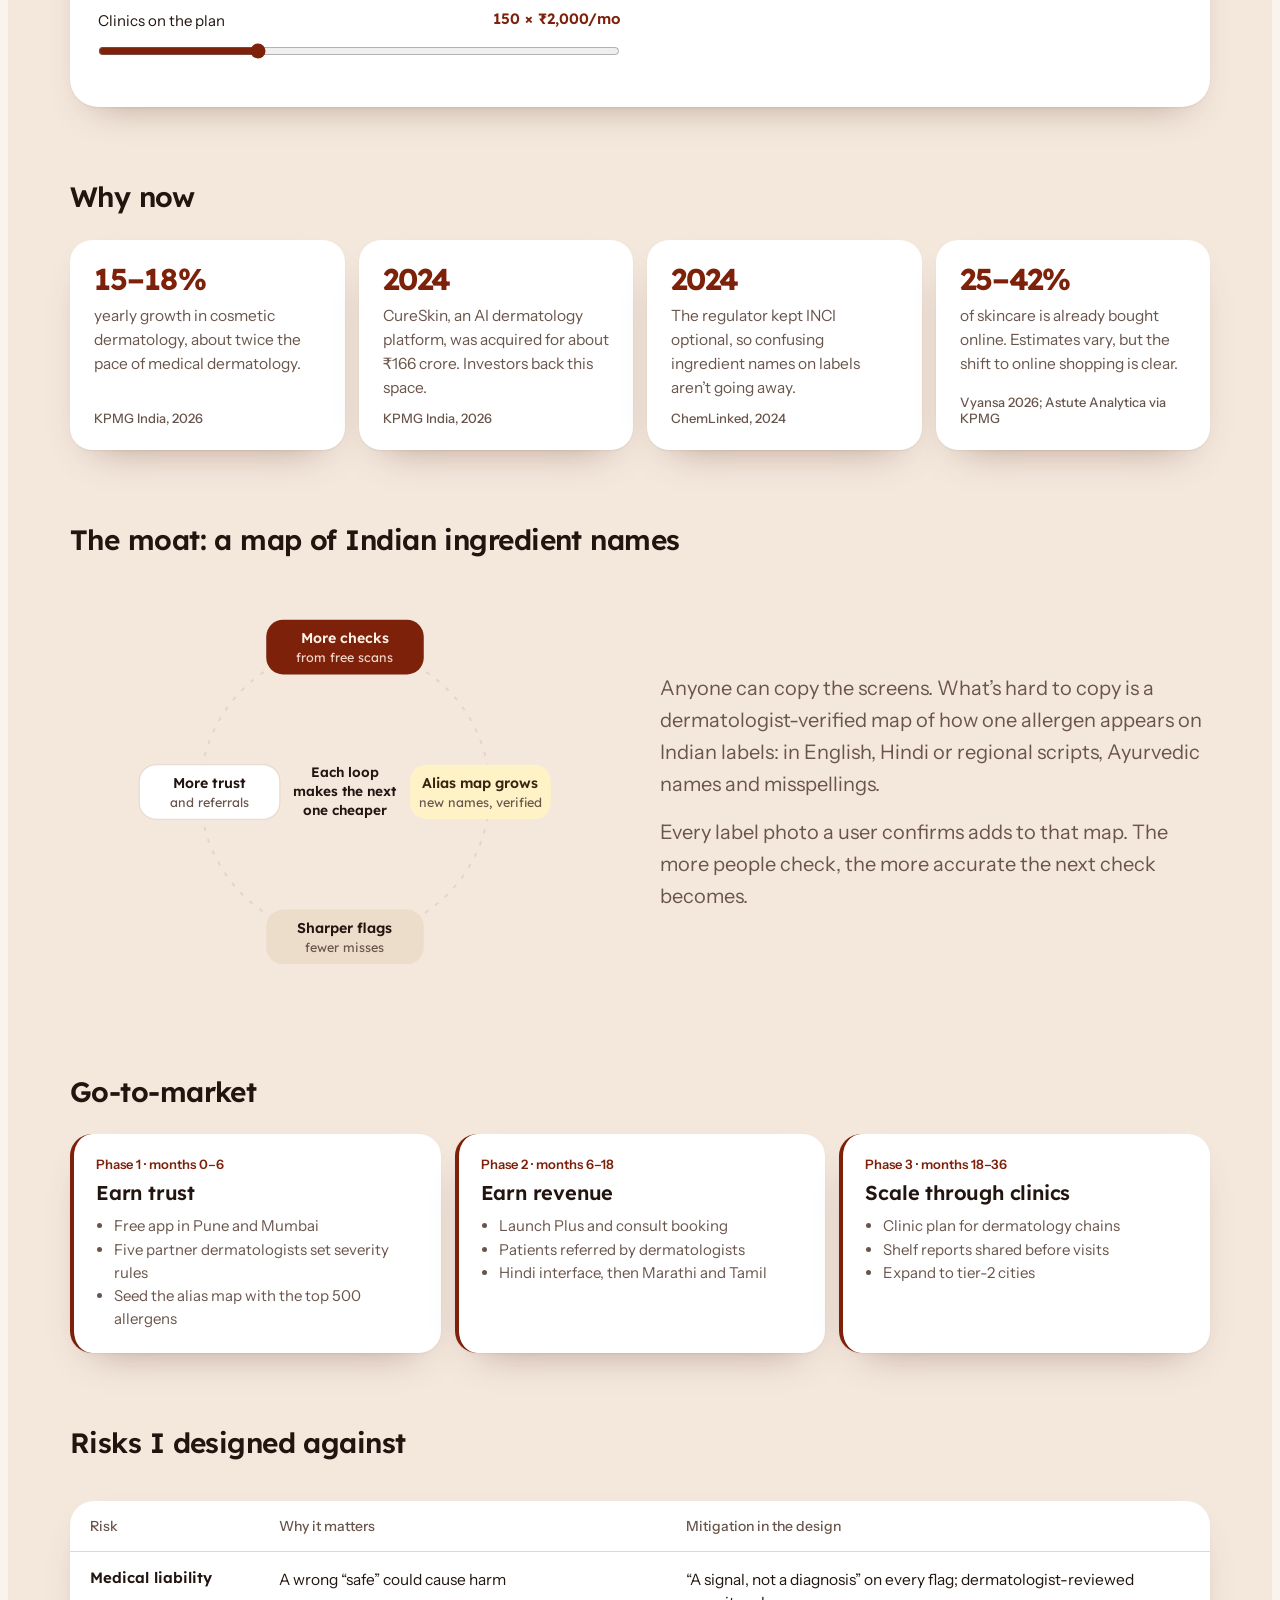
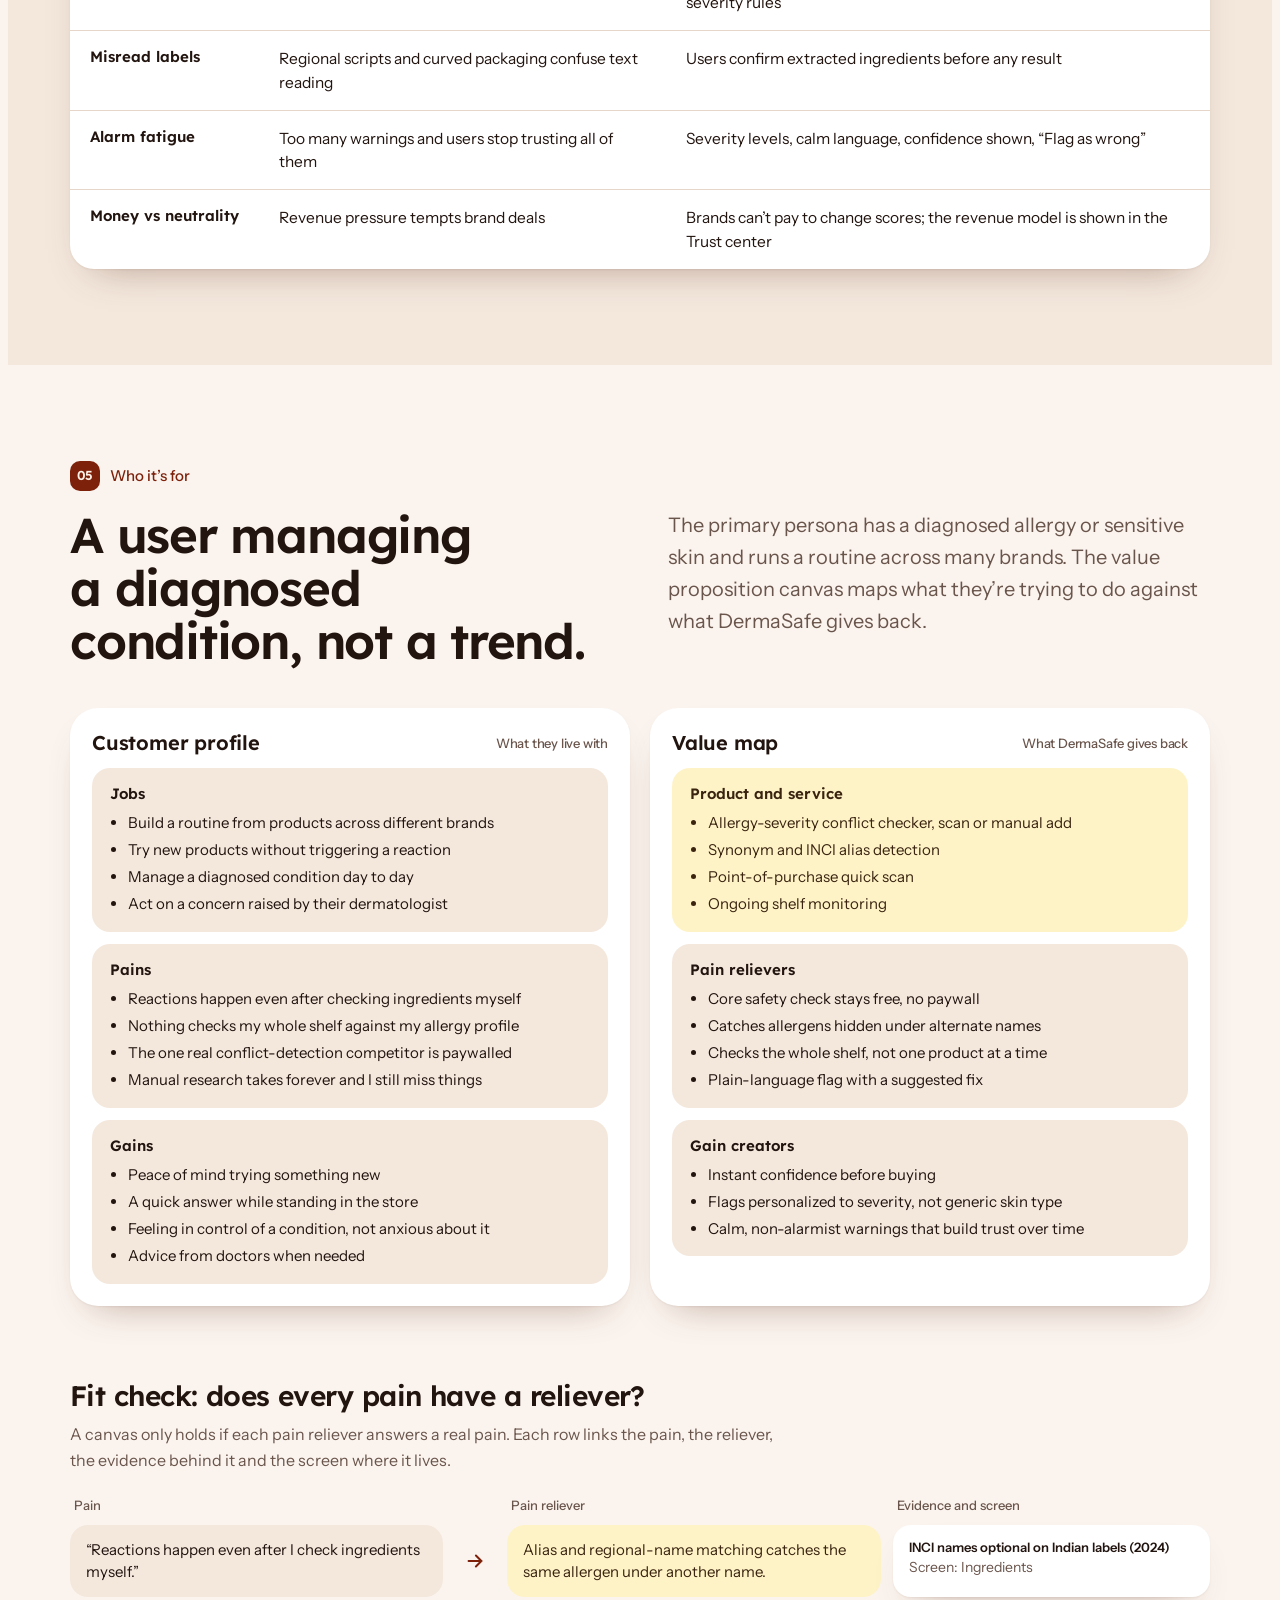
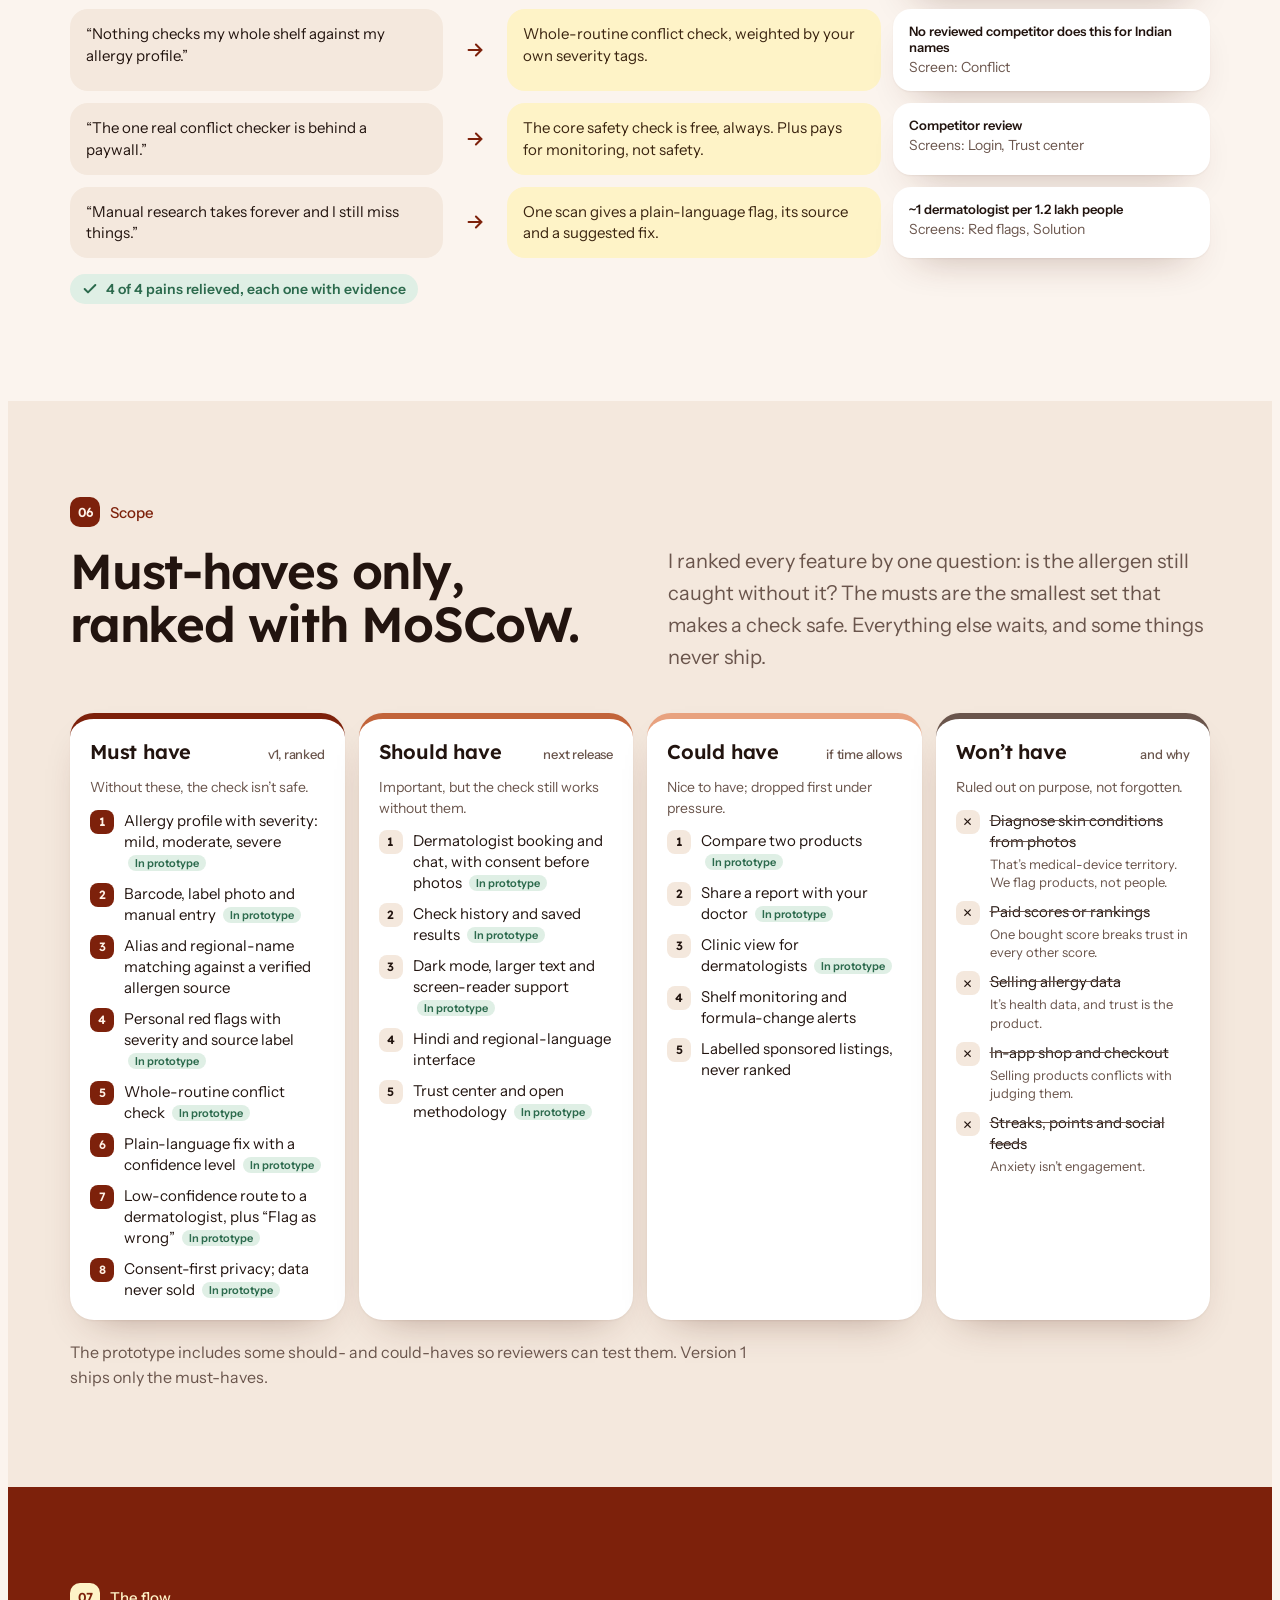
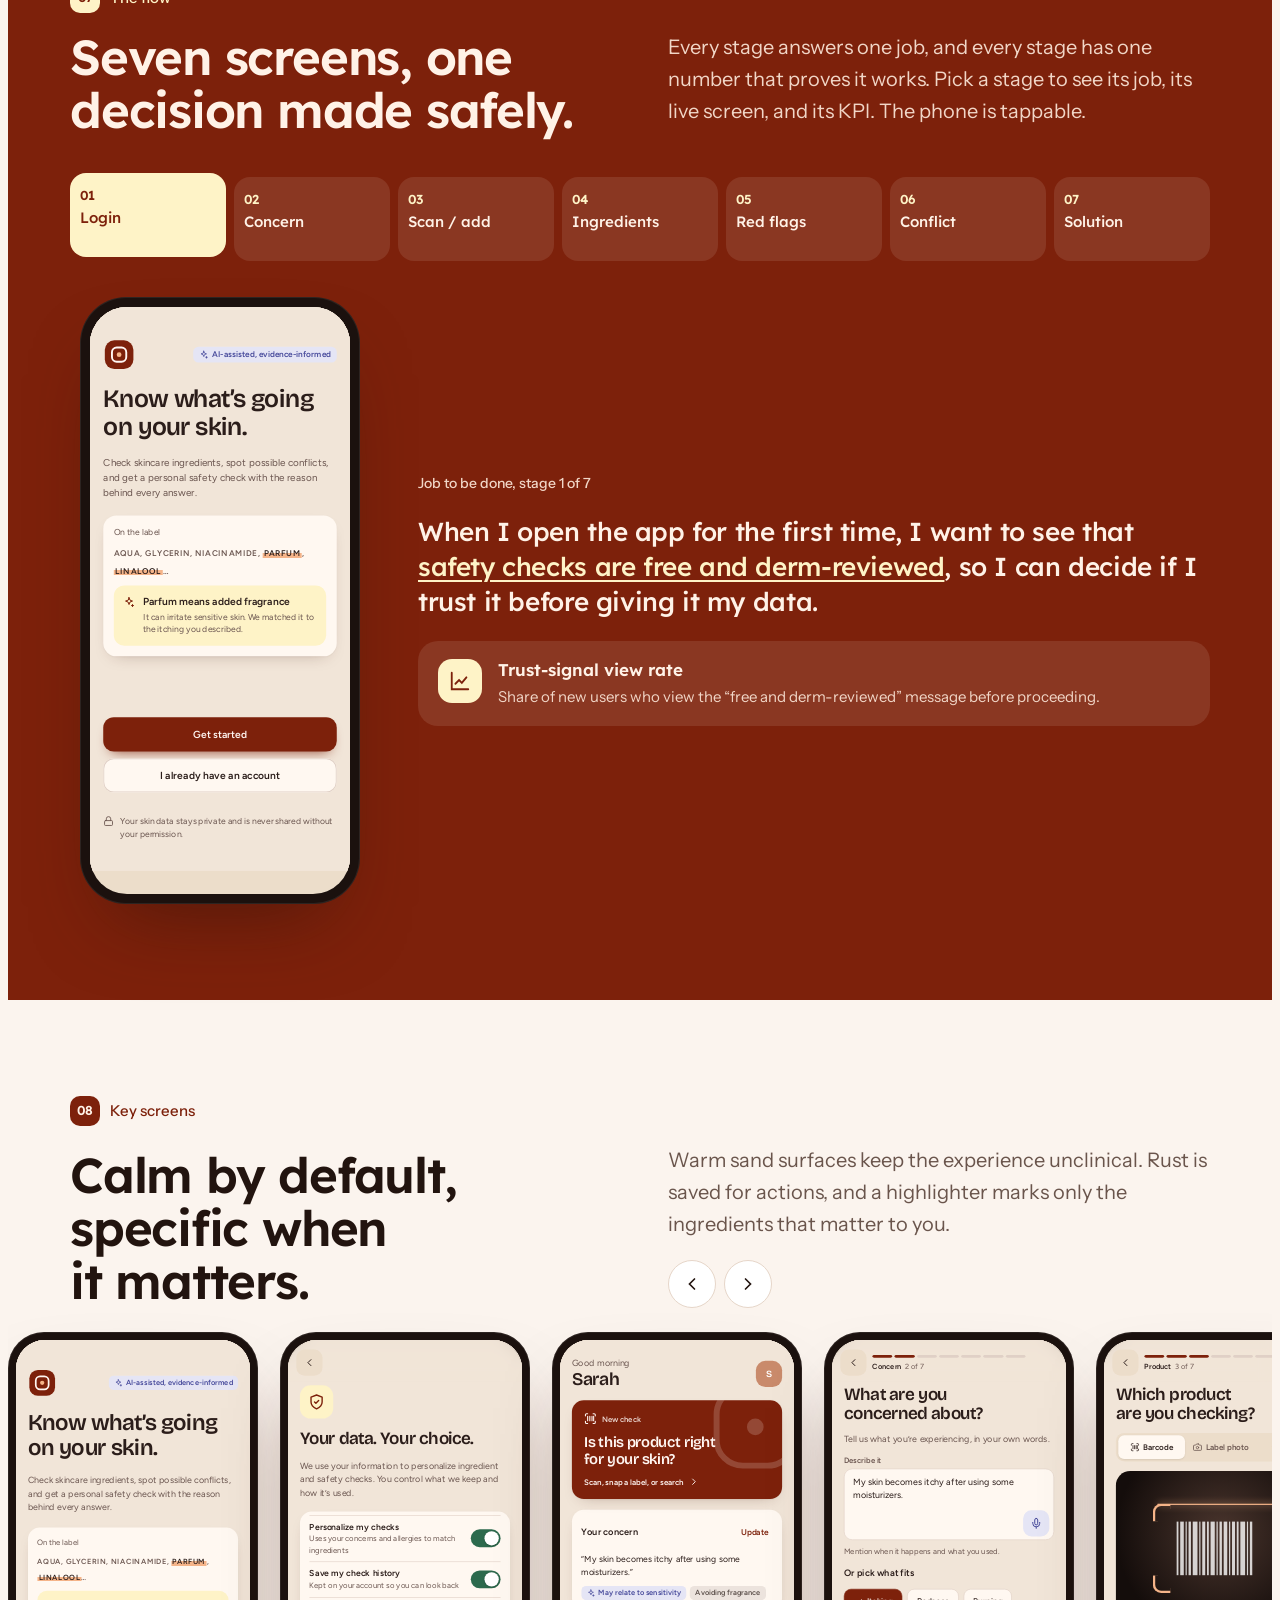
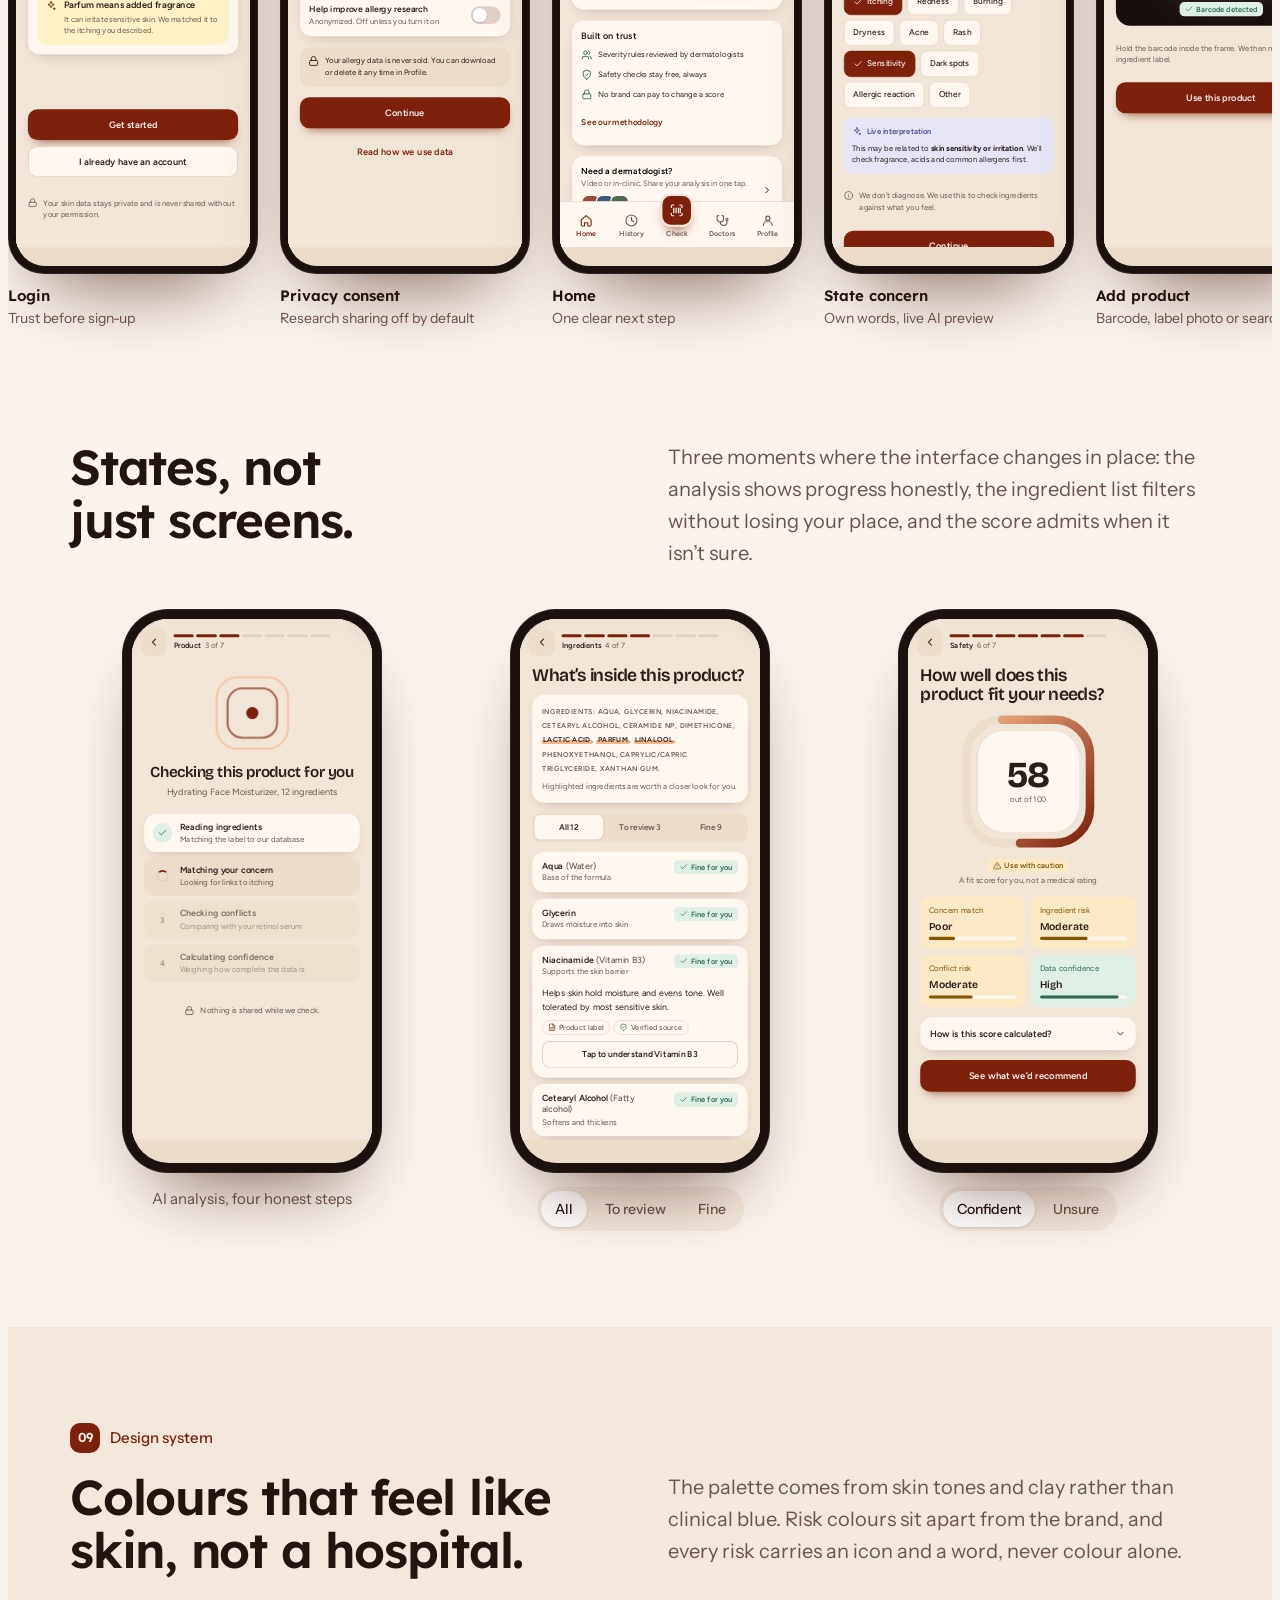
==== commit 8ec53af5: "Add floating 'Back to portfolio' button Co-Authored-By: Claude Opus 5.5 <noreply@anthropic.com> Clau" ====
--- a/index.html
+++ b/index.html
@@ -992,21 +992,16 @@
 
 })();
 </script>
-<!-- Back to portfolio -->
-<a id="gp-back" href="https://claude.ai/artifact/6uFJiGQndrhcXUYr6CdVBa" aria-label="Back to Govind Patel's portfolio"><span aria-hidden="true">←</span>Back to portfolio</a>
+<!-- Back to portfolio: change the href below if the portfolio moves -->
+<a class="gp-back" href="https://claude.ai/artifact/6uFJiGQndrhcXUYr6CdVBa" aria-label="Back to Govind Patel's portfolio"><span class="gp-back-i" aria-hidden="true">&larr;</span><span class="gp-back-t">Back to portfolio</span></a>
 <style>
-#gp-back{position:fixed;left:max(16px,env(safe-area-inset-left,0px));bottom:calc(16px + env(safe-area-inset-bottom,0px));z-index:2147483000;display:inline-flex;align-items:center;gap:10px;padding:10px 18px 10px 12px;border-radius:999px;background:#121212;color:#fff;font:500 14px/1 system-ui,-apple-system,"Segoe UI",sans-serif;text-decoration:none;box-shadow:0 10px 30px rgba(0,0,0,.25),inset 0 0 0 1px rgba(255,255,255,.12);transition:transform .2s,background .2s}
-#gp-back span{display:grid;place-items:center;width:26px;height:26px;border-radius:50%;background:#fff;color:#121212;font-size:14px;transition:transform .25s}
-#gp-back:hover{background:#ff5a1f;transform:translateY(-2px)}
-#gp-back:hover span{transform:translateX(-3px)}
-#gp-back:focus-visible{outline:2px solid #ff5a1f;outline-offset:3px}
+.gp-back{position:fixed;left:max(16px,env(safe-area-inset-left,0px));bottom:calc(16px + env(safe-area-inset-bottom,0px));z-index:9999;display:inline-flex;align-items:center;gap:12px;padding:6px 20px 6px 6px;border-radius:999px;background:#121212;color:#f2f2f3;text-decoration:none;font:500 14px/1 "Outfit",system-ui,-apple-system,"Segoe UI",sans-serif;letter-spacing:-.01em;box-shadow:0 12px 30px -8px rgba(0,0,0,.45),inset 0 0 0 1px rgba(255,255,255,.1);transition:transform .25s,background .25s}
+.gp-back-i{width:34px;height:34px;border-radius:50%;background:#ff5a1f;color:#fff;display:grid;place-items:center;font-size:16px;transition:transform .35s cubic-bezier(.3,1.6,.4,1)}
+.gp-back:hover{transform:translateY(-2px)}
+.gp-back:hover .gp-back-i{transform:translateX(-3px)}
+.gp-back:focus-visible{outline:2px solid #ff5a1f;outline-offset:3px}
+@media (max-width:520px){.gp-back{padding:6px}.gp-back-t{position:absolute;width:1px;height:1px;overflow:hidden;clip:rect(0 0 0 0)}}
+@media print{.gp-back{display:none}}
 </style>
-<script>
-(function(){var b=document.getElementById('gp-back');b.addEventListener('click',function(e){
-  var r=document.referrer||'';
-  if(window.opener&&!window.opener.closed){e.preventDefault();try{window.close();}catch(x){} setTimeout(function(){location.href=b.href;},150);return;}
-  if(r.indexOf('claude.ai')>-1&&history.length>1){e.preventDefault();history.back();}
-});})();
-</script>
 </body>
 </html>
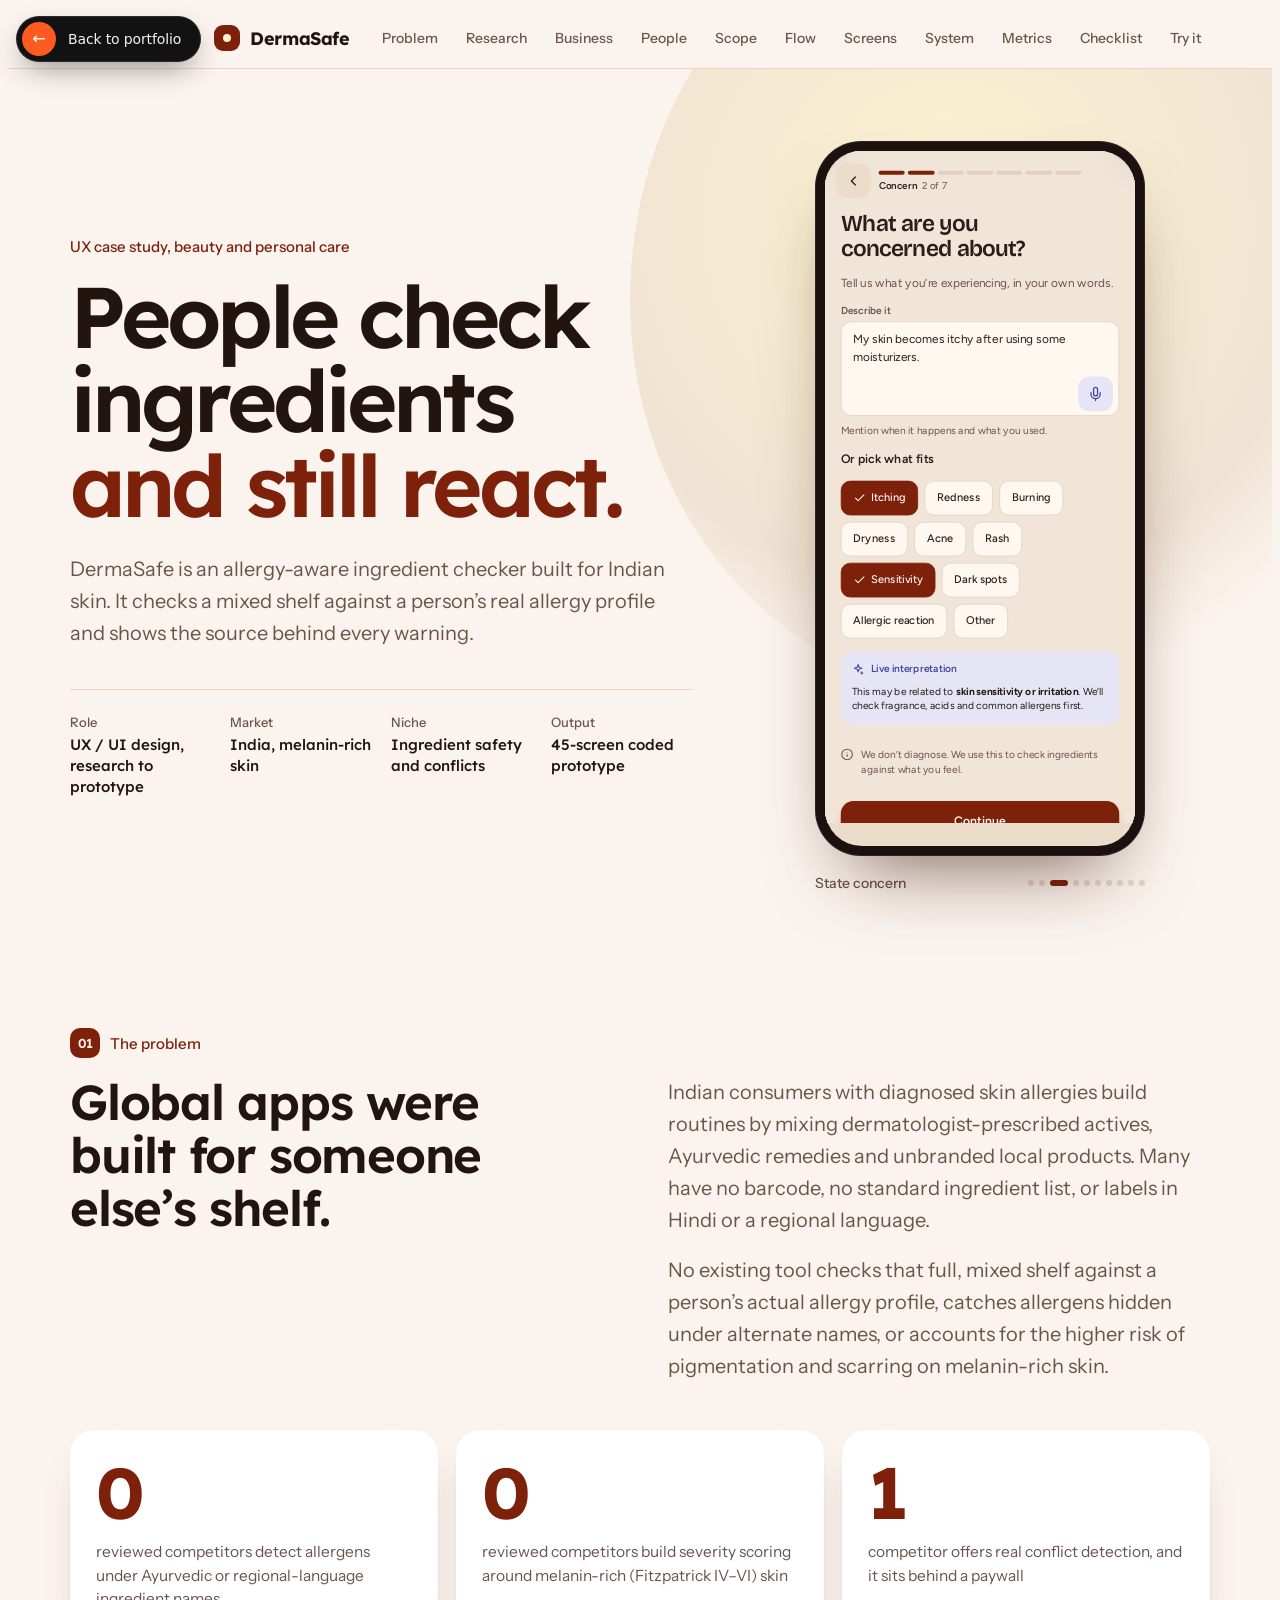
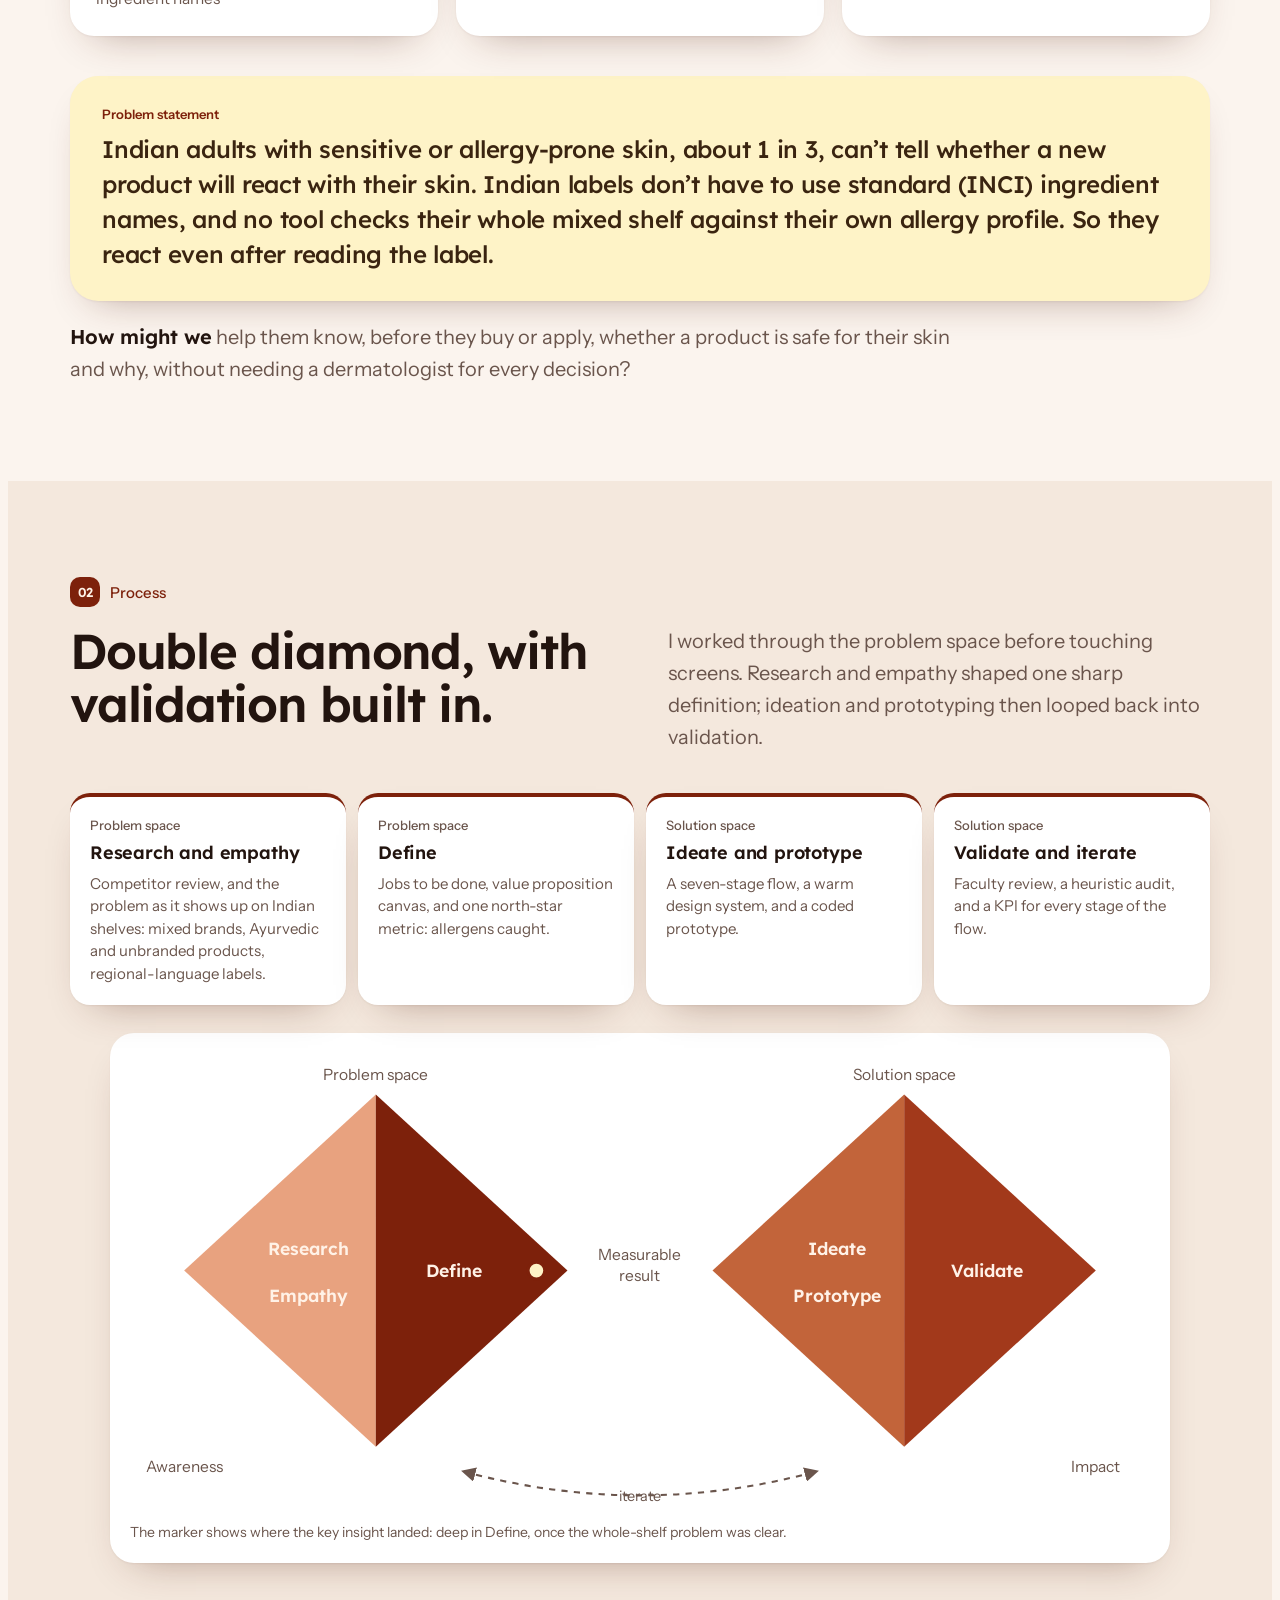
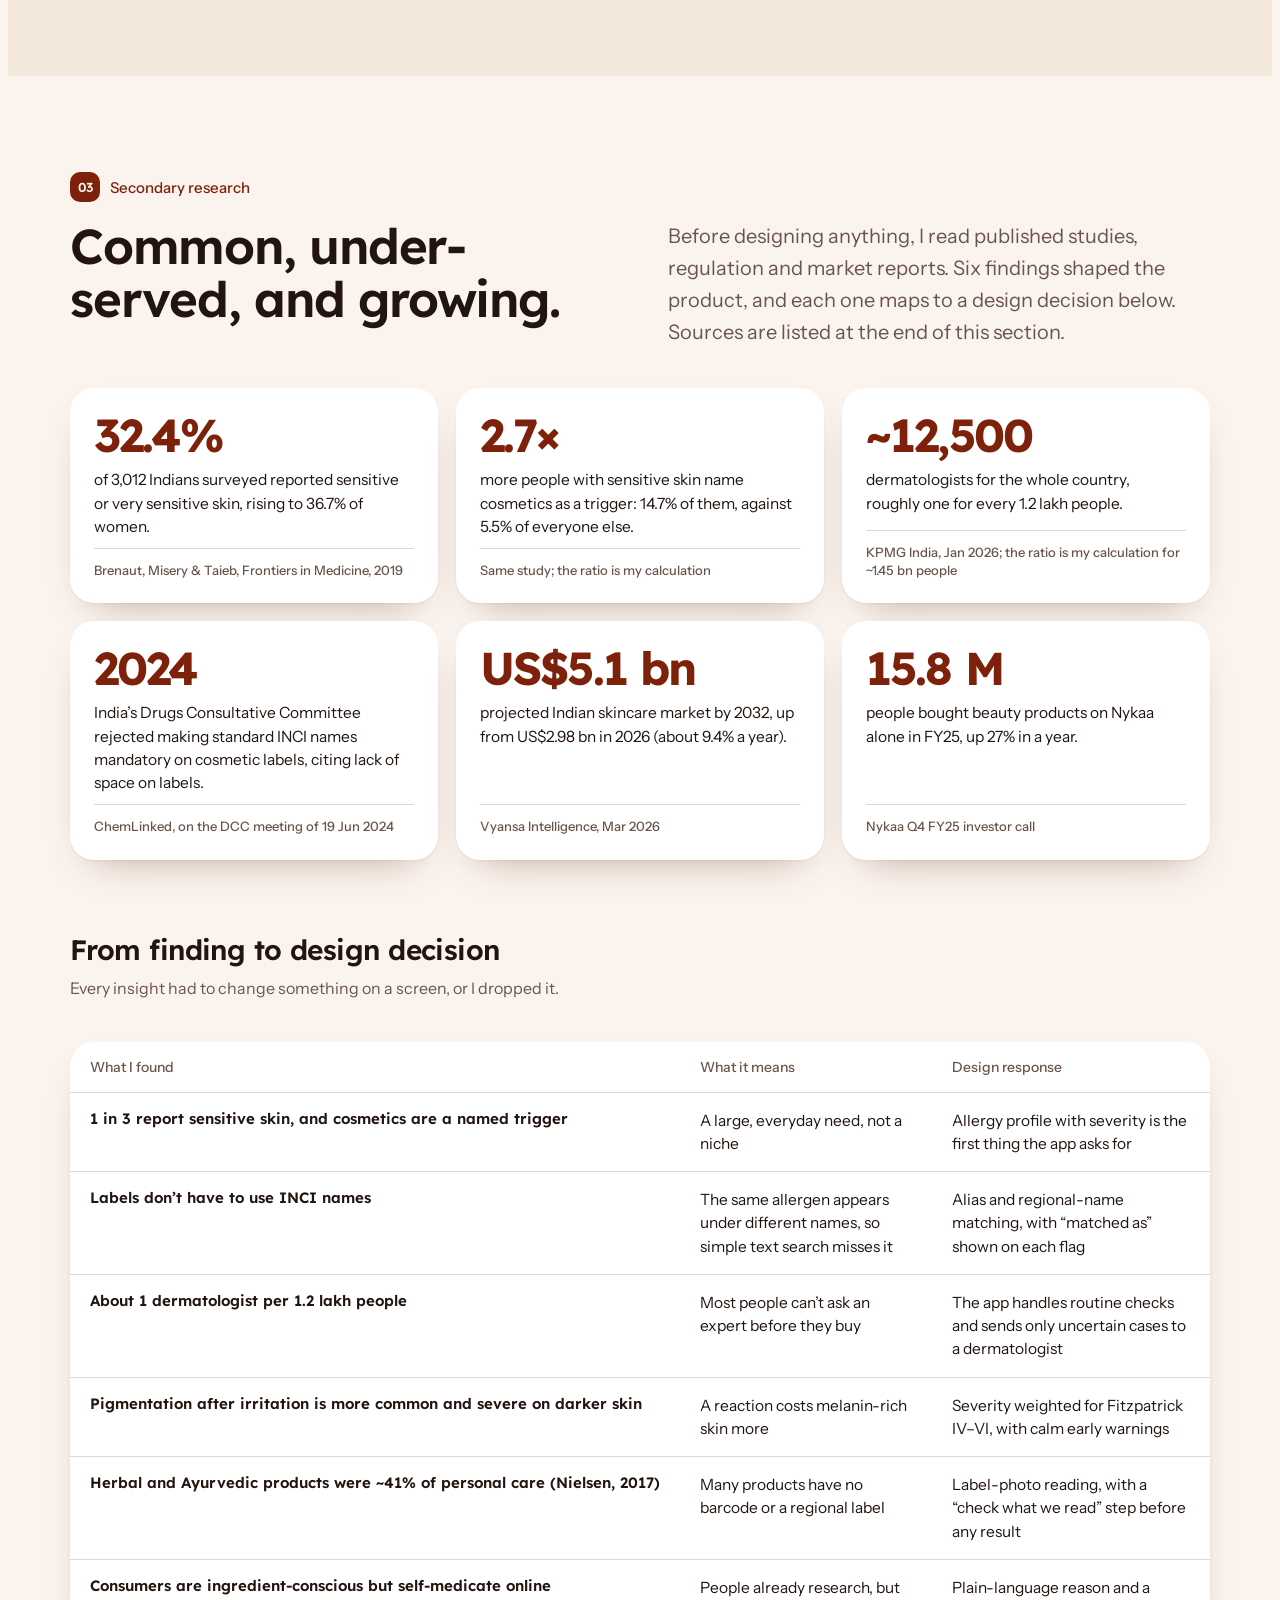
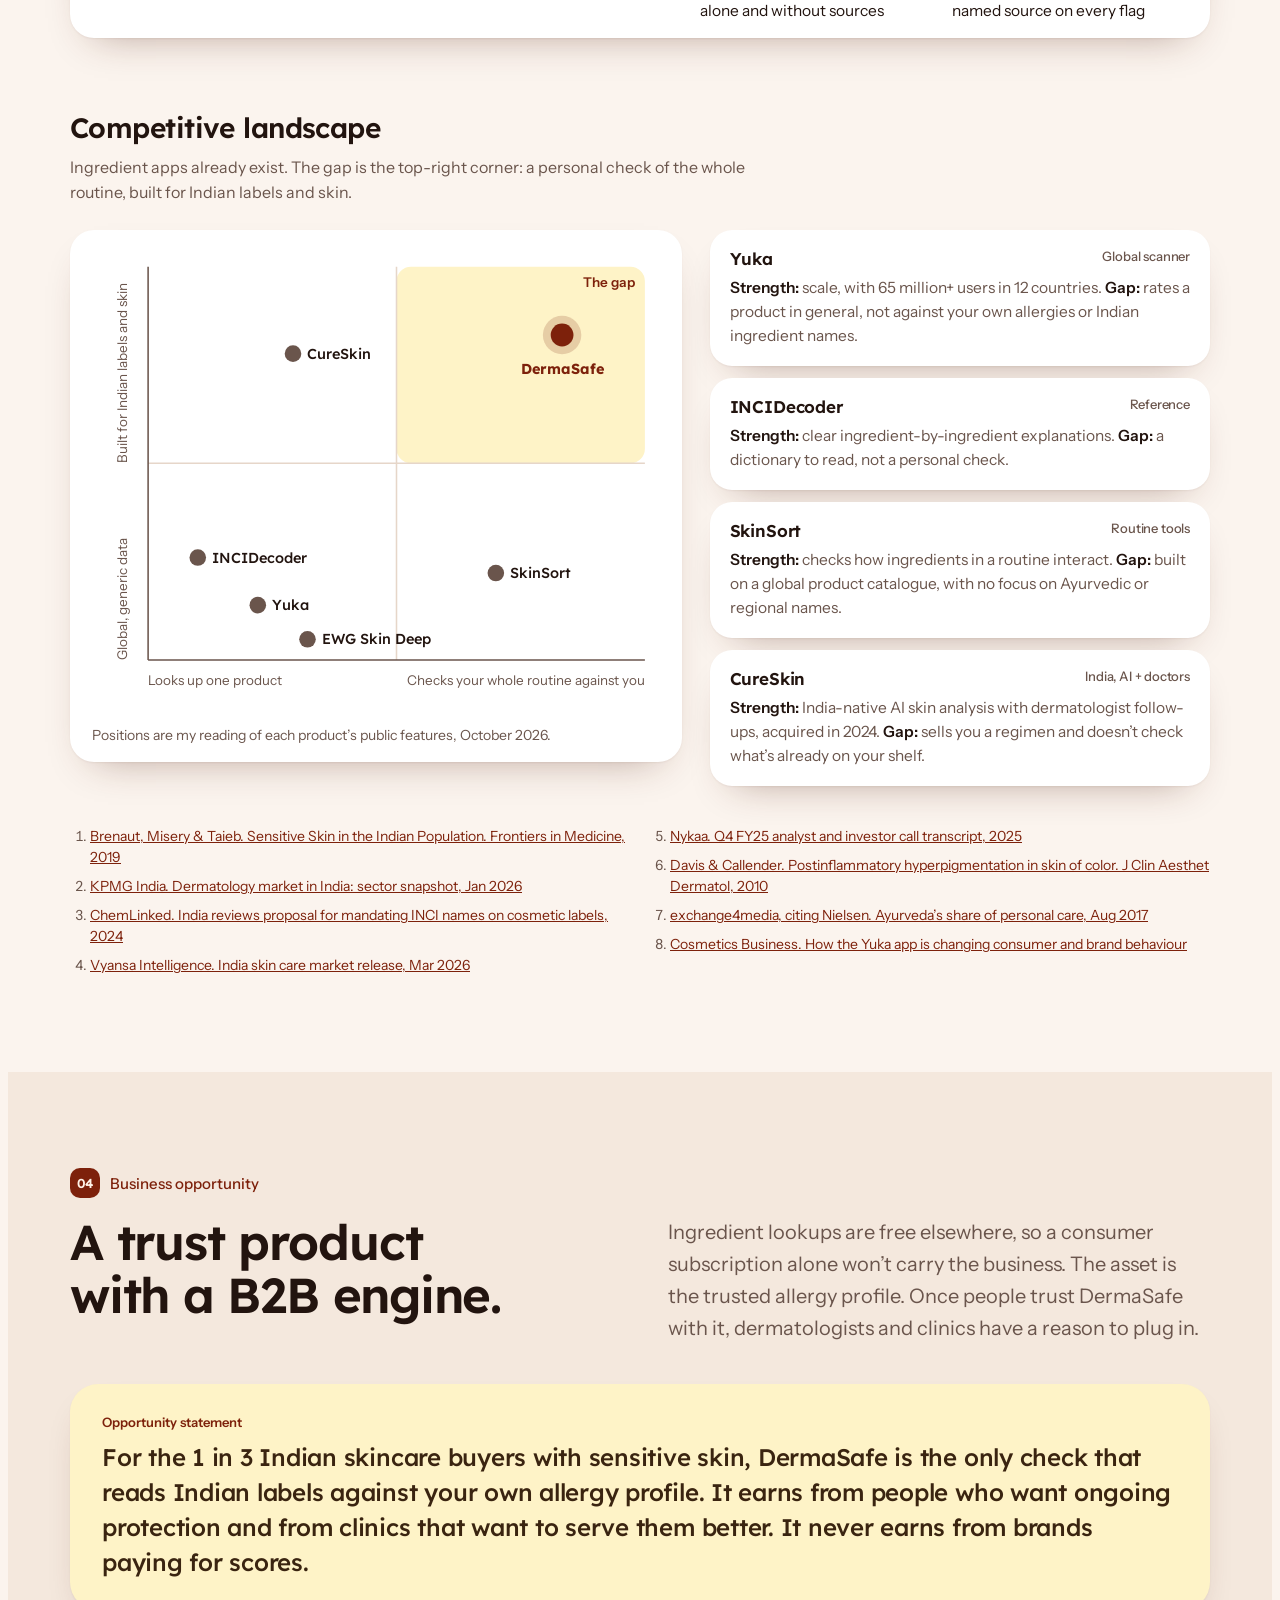
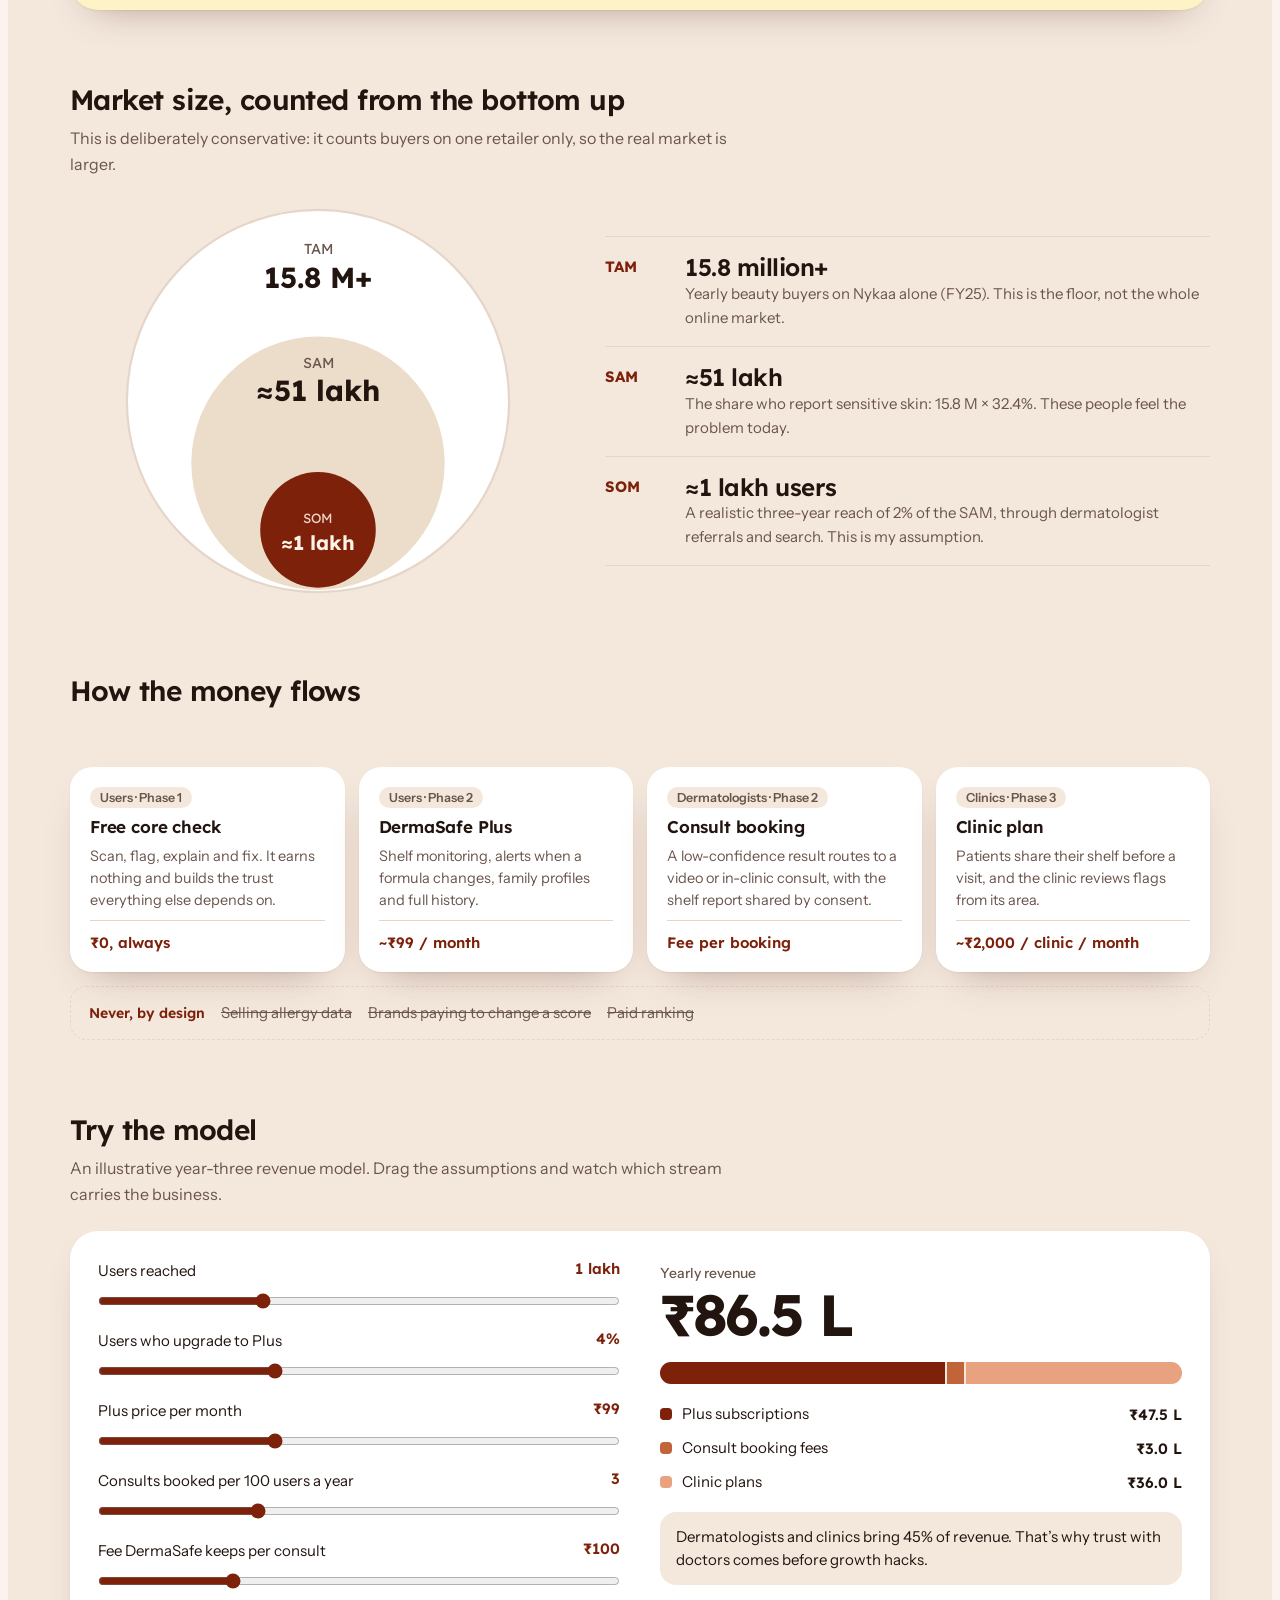
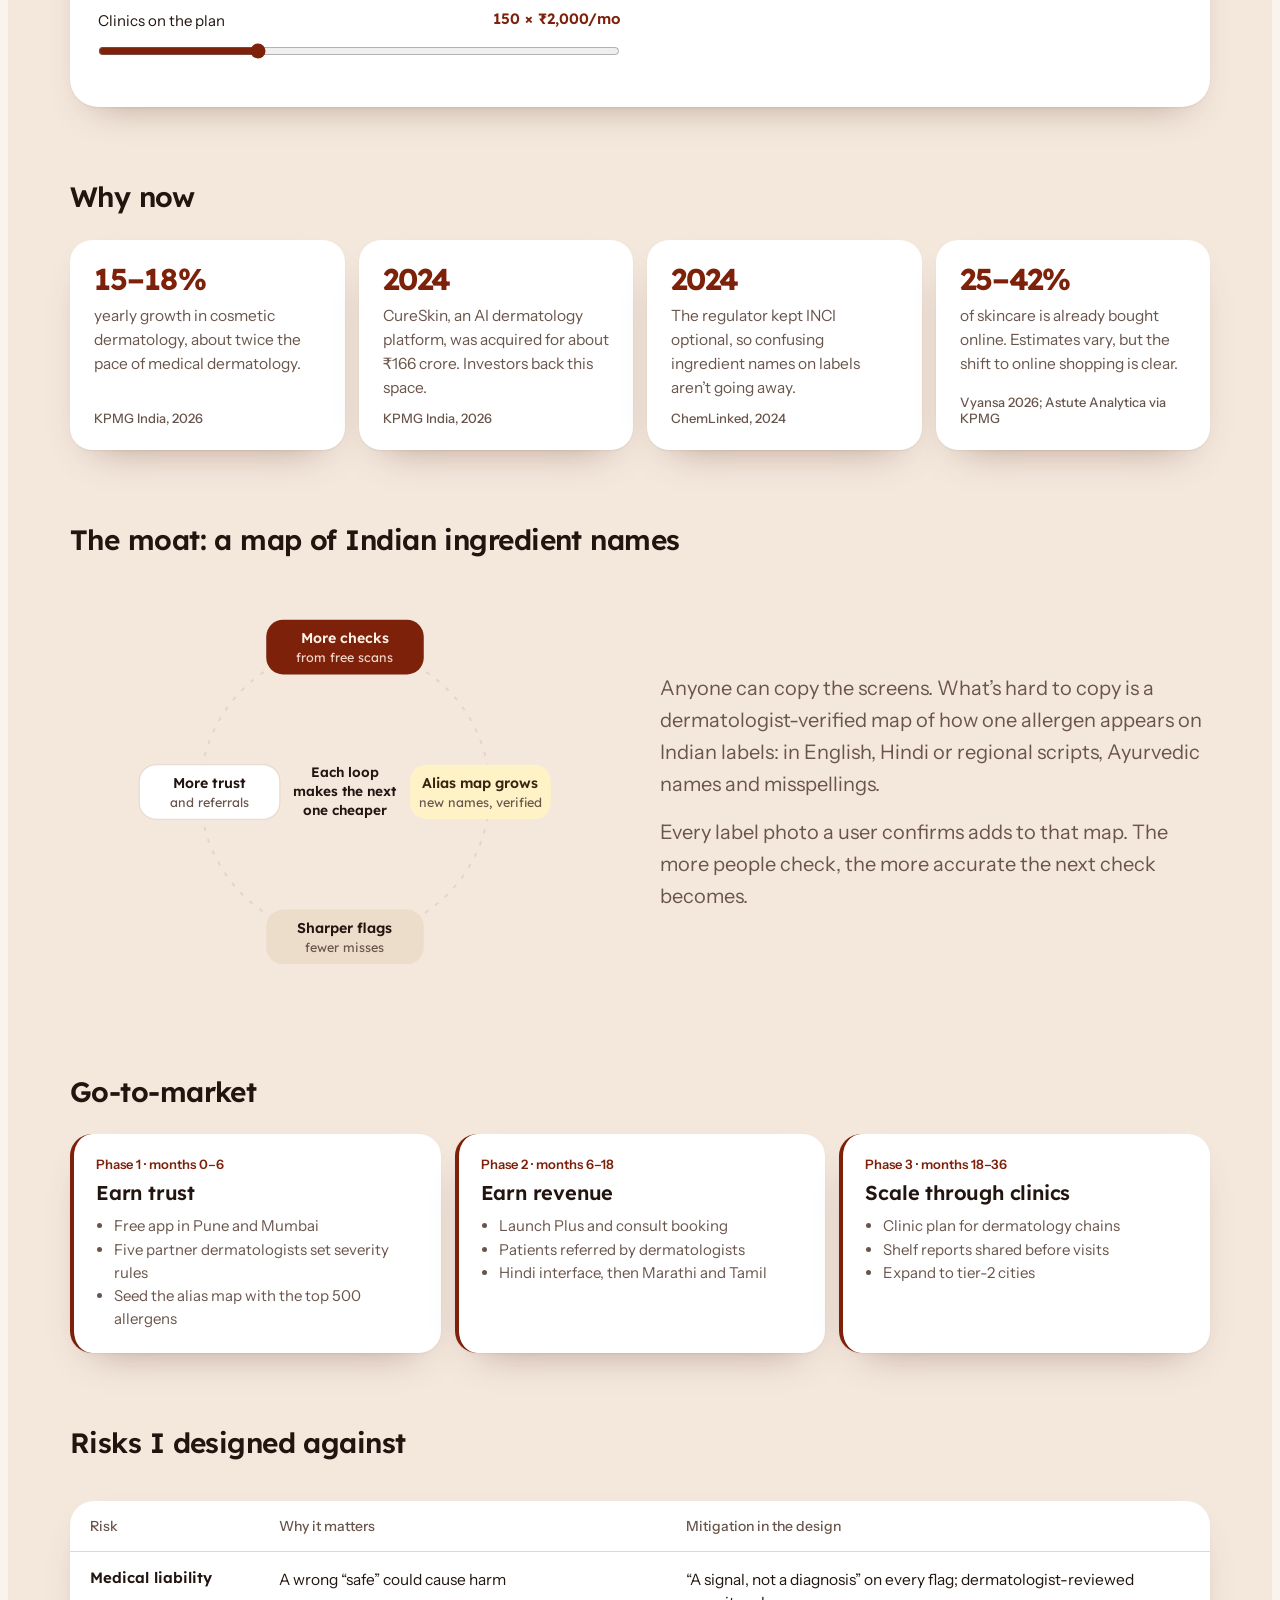
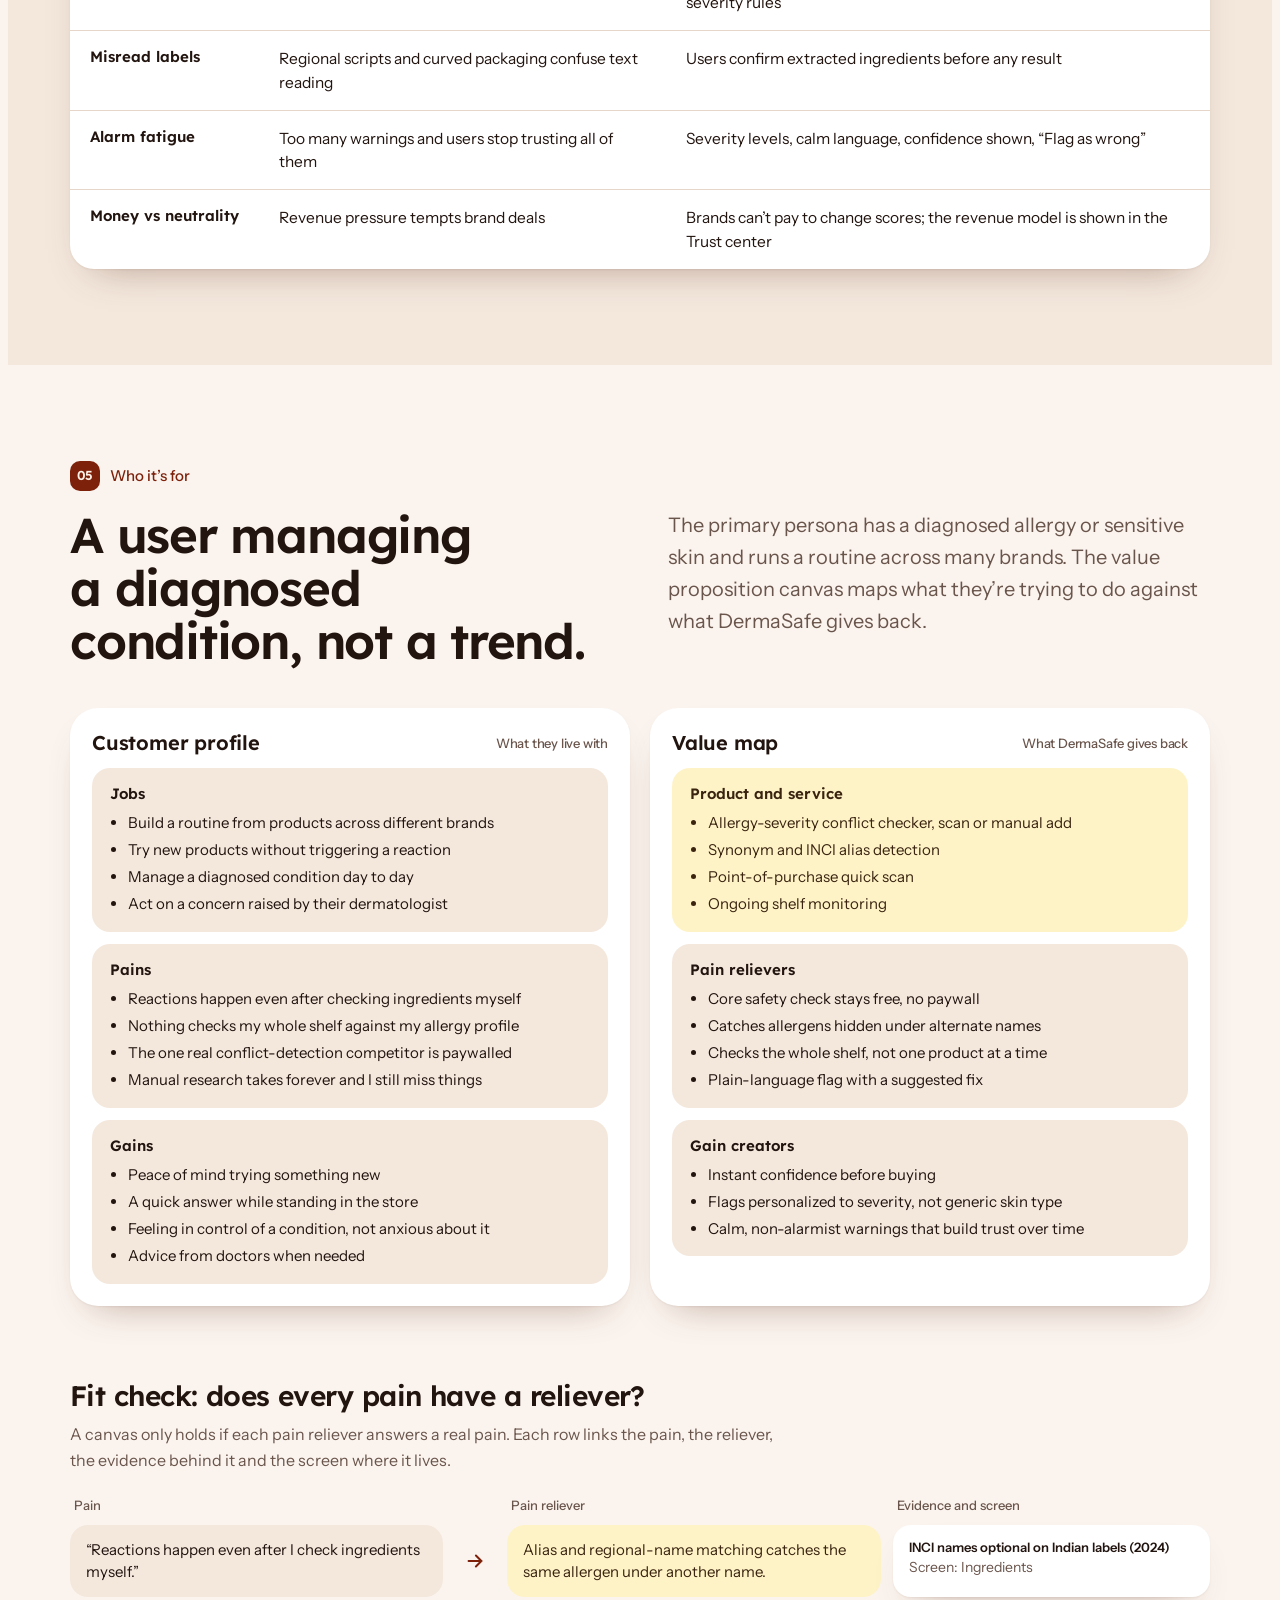
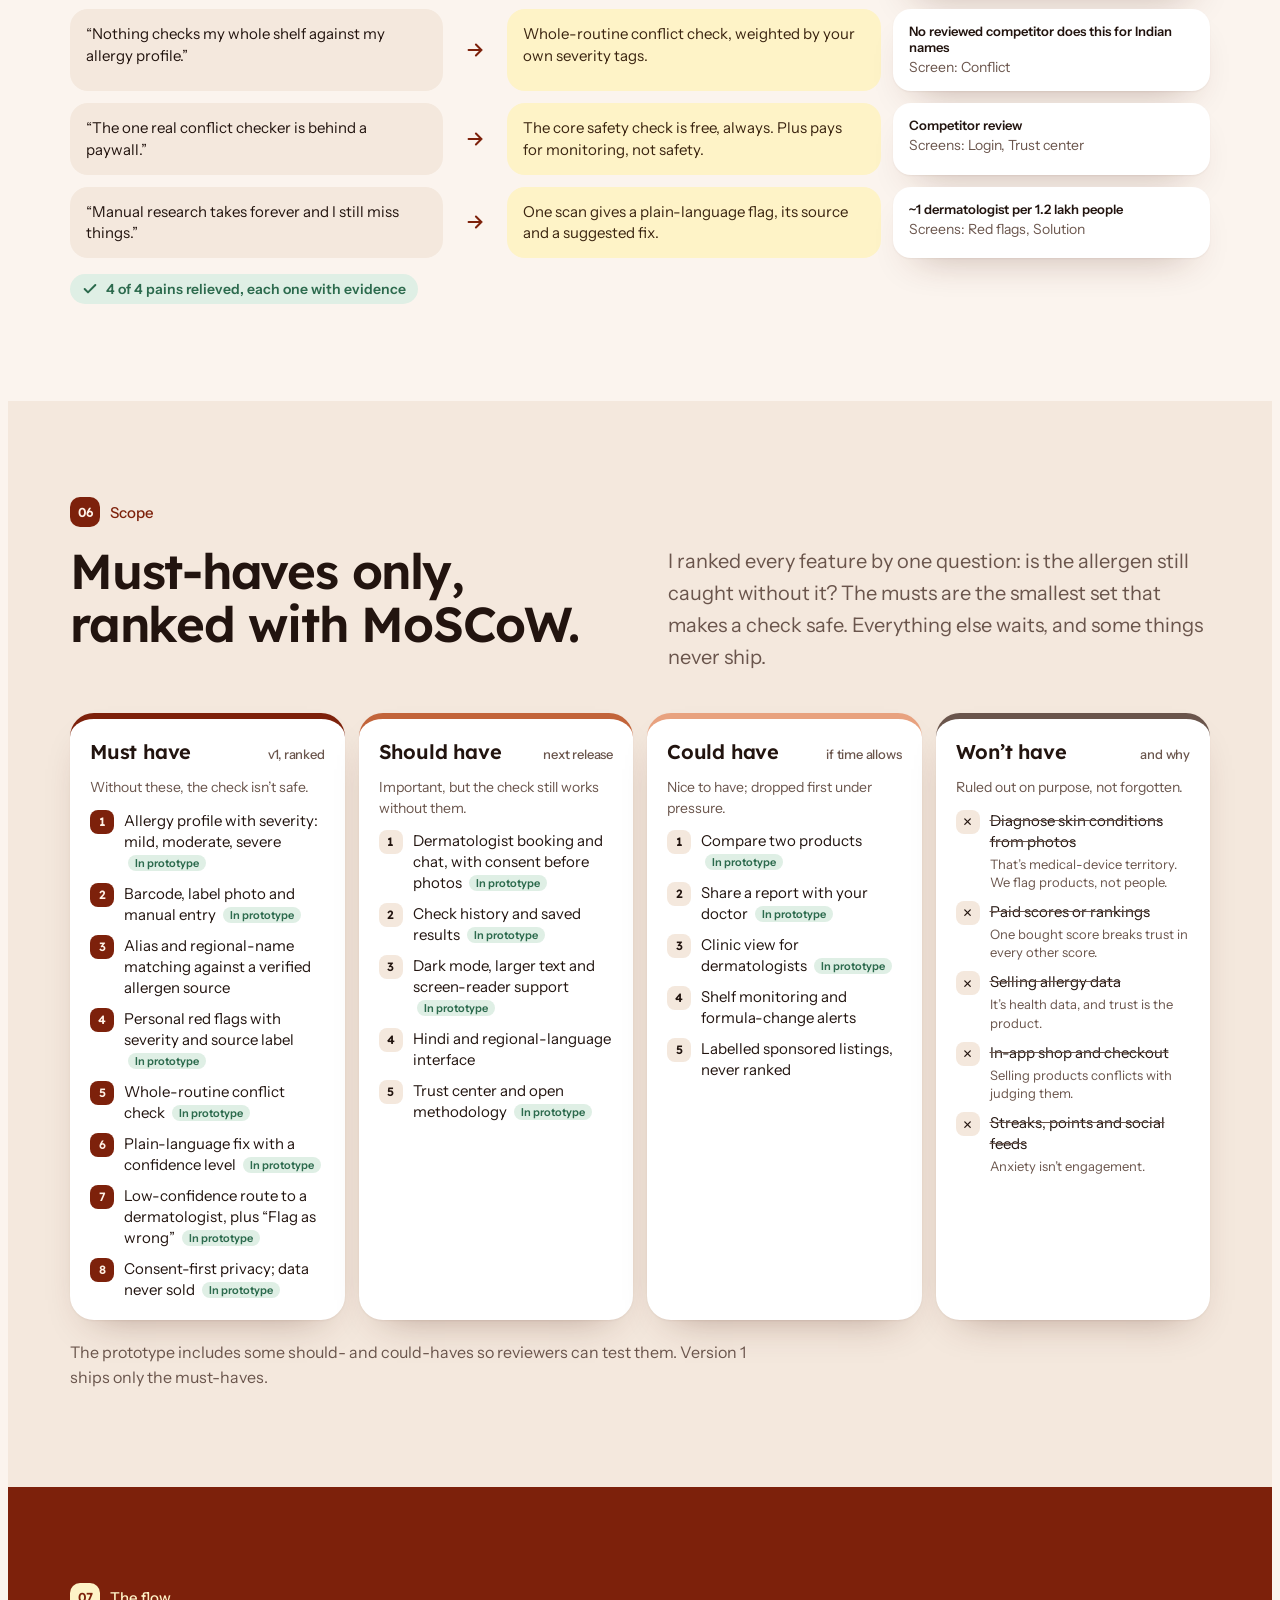
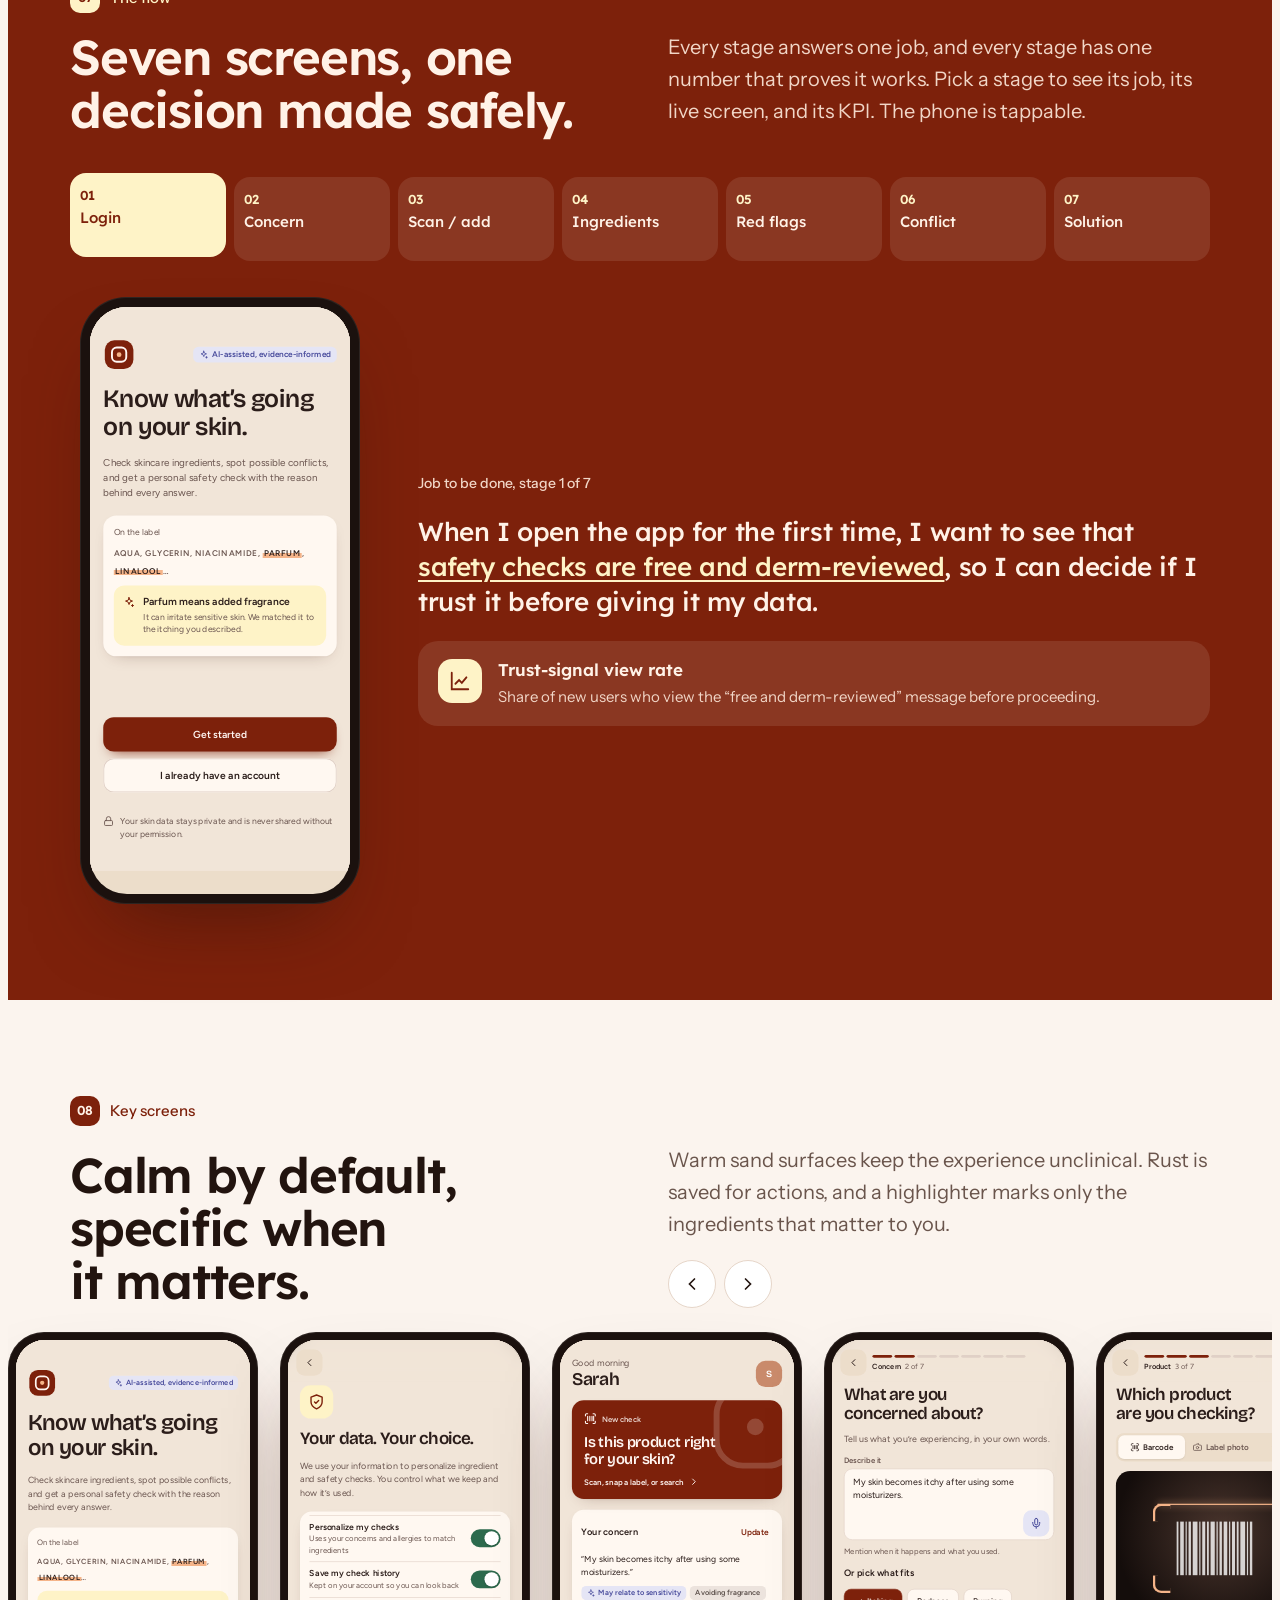
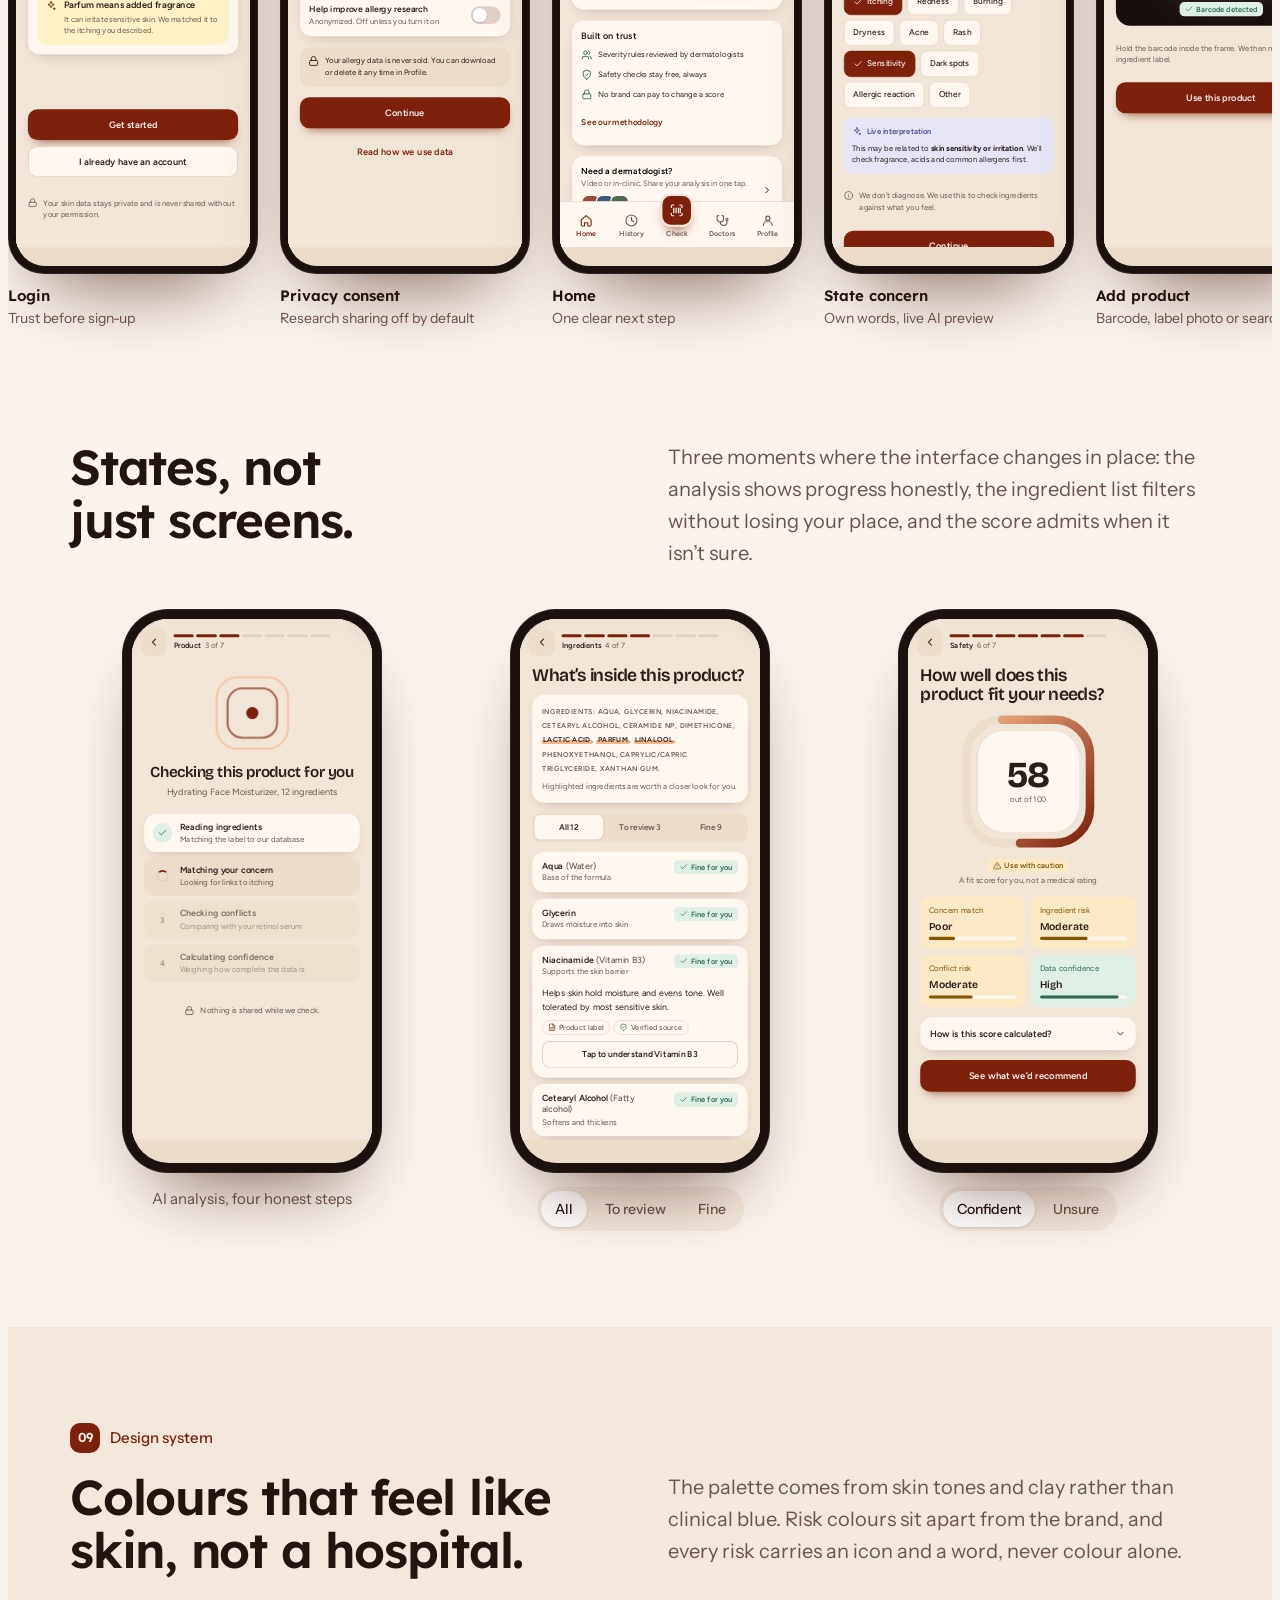
==== commit eb066858: "Back-to-portfolio button pinned top-left; shift logo clear of it Co-Authored-By: Claude Opus 5.5 <no" ====
--- a/index.html
+++ b/index.html
@@ -993,9 +993,9 @@
 })();
 </script>
 <!-- Back to portfolio: change the href below if the portfolio moves -->
-<a class="gp-back" href="https://claude.ai/artifact/6uFJiGQndrhcXUYr6CdVBa" aria-label="Back to Govind Patel's portfolio"><span class="gp-back-i" aria-hidden="true">&larr;</span><span class="gp-back-t">Back to portfolio</span></a>
+<a class="gp-back" href="https://claude.ai/artifact/6uFJiGQndrhcXUYr6CdVBa" aria-label="Back to Govind Patel's portfolio"><span class="gp-back-i" aria-hidden="true">&larr;</span><span class="gp-back-t">Back to portfolio</span></a><script id="gp-back-js">(function(){var S='header.top .brand';function f(){var b=document.querySelector(".gp-back"),l=document.querySelector(S);if(!b||!l)return;l.style.marginLeft="";var br=b.getBoundingClientRect(),lr=l.getBoundingClientRect(),d=Math.ceil(br.right+12-lr.left);if(d>0&&lr.top<br.bottom&&lr.bottom>br.top)l.style.marginLeft=d+"px";}addEventListener("load",f);addEventListener("resize",f);document.readyState!="loading"?f():addEventListener("DOMContentLoaded",f);setTimeout(f,600);setTimeout(f,2000);})();</script>
 <style>
-.gp-back{position:fixed;left:max(16px,env(safe-area-inset-left,0px));bottom:calc(16px + env(safe-area-inset-bottom,0px));z-index:9999;display:inline-flex;align-items:center;gap:12px;padding:6px 20px 6px 6px;border-radius:999px;background:#121212;color:#f2f2f3;text-decoration:none;font:500 14px/1 "Outfit",system-ui,-apple-system,"Segoe UI",sans-serif;letter-spacing:-.01em;box-shadow:0 12px 30px -8px rgba(0,0,0,.45),inset 0 0 0 1px rgba(255,255,255,.1);transition:transform .25s,background .25s}
+.gp-back{position:fixed;left:max(16px,env(safe-area-inset-left,0px));top:calc(16px + env(safe-area-inset-top,0px));z-index:9999;display:inline-flex;align-items:center;gap:12px;padding:6px 20px 6px 6px;border-radius:999px;background:#121212;color:#f2f2f3;text-decoration:none;font:500 14px/1 "Outfit",system-ui,-apple-system,"Segoe UI",sans-serif;letter-spacing:-.01em;box-shadow:0 12px 30px -8px rgba(0,0,0,.45),inset 0 0 0 1px rgba(255,255,255,.1);transition:transform .25s,background .25s}
 .gp-back-i{width:34px;height:34px;border-radius:50%;background:#ff5a1f;color:#fff;display:grid;place-items:center;font-size:16px;transition:transform .35s cubic-bezier(.3,1.6,.4,1)}
 .gp-back:hover{transform:translateY(-2px)}
 .gp-back:hover .gp-back-i{transform:translateX(-3px)}
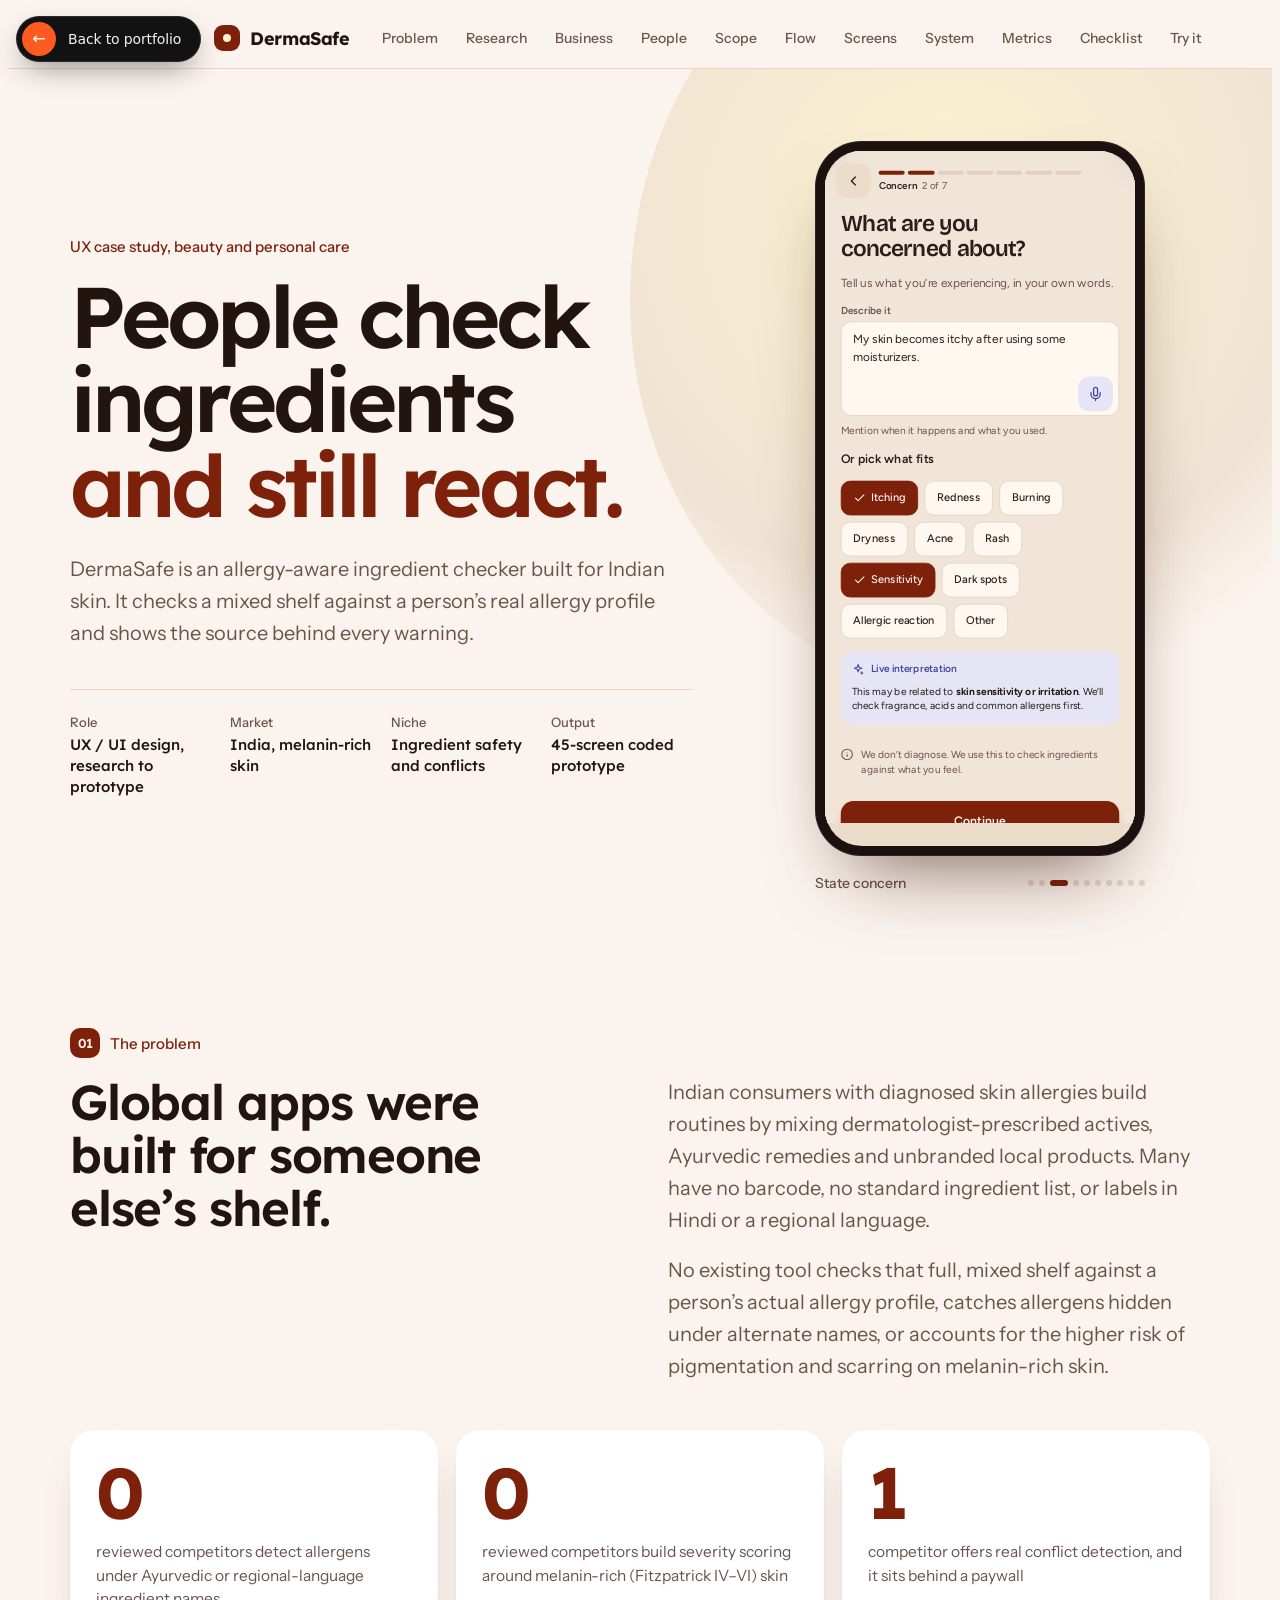
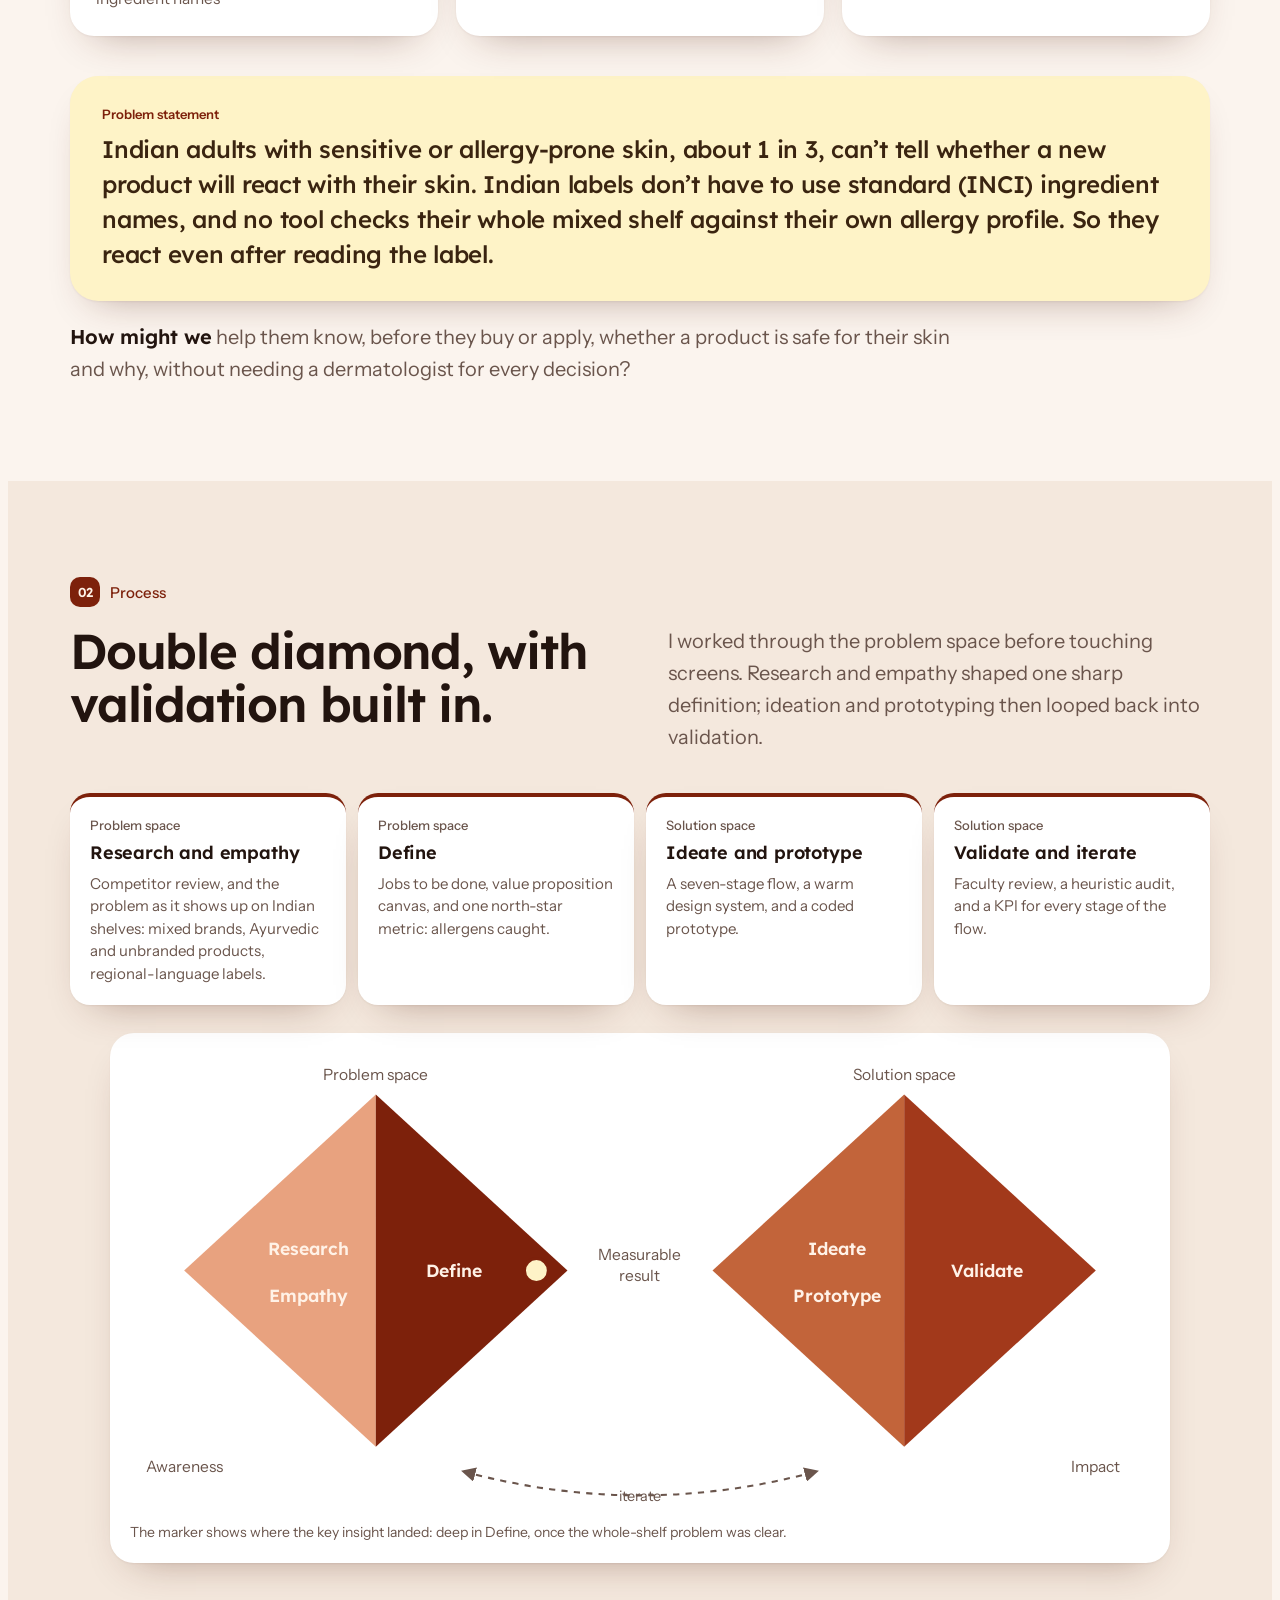
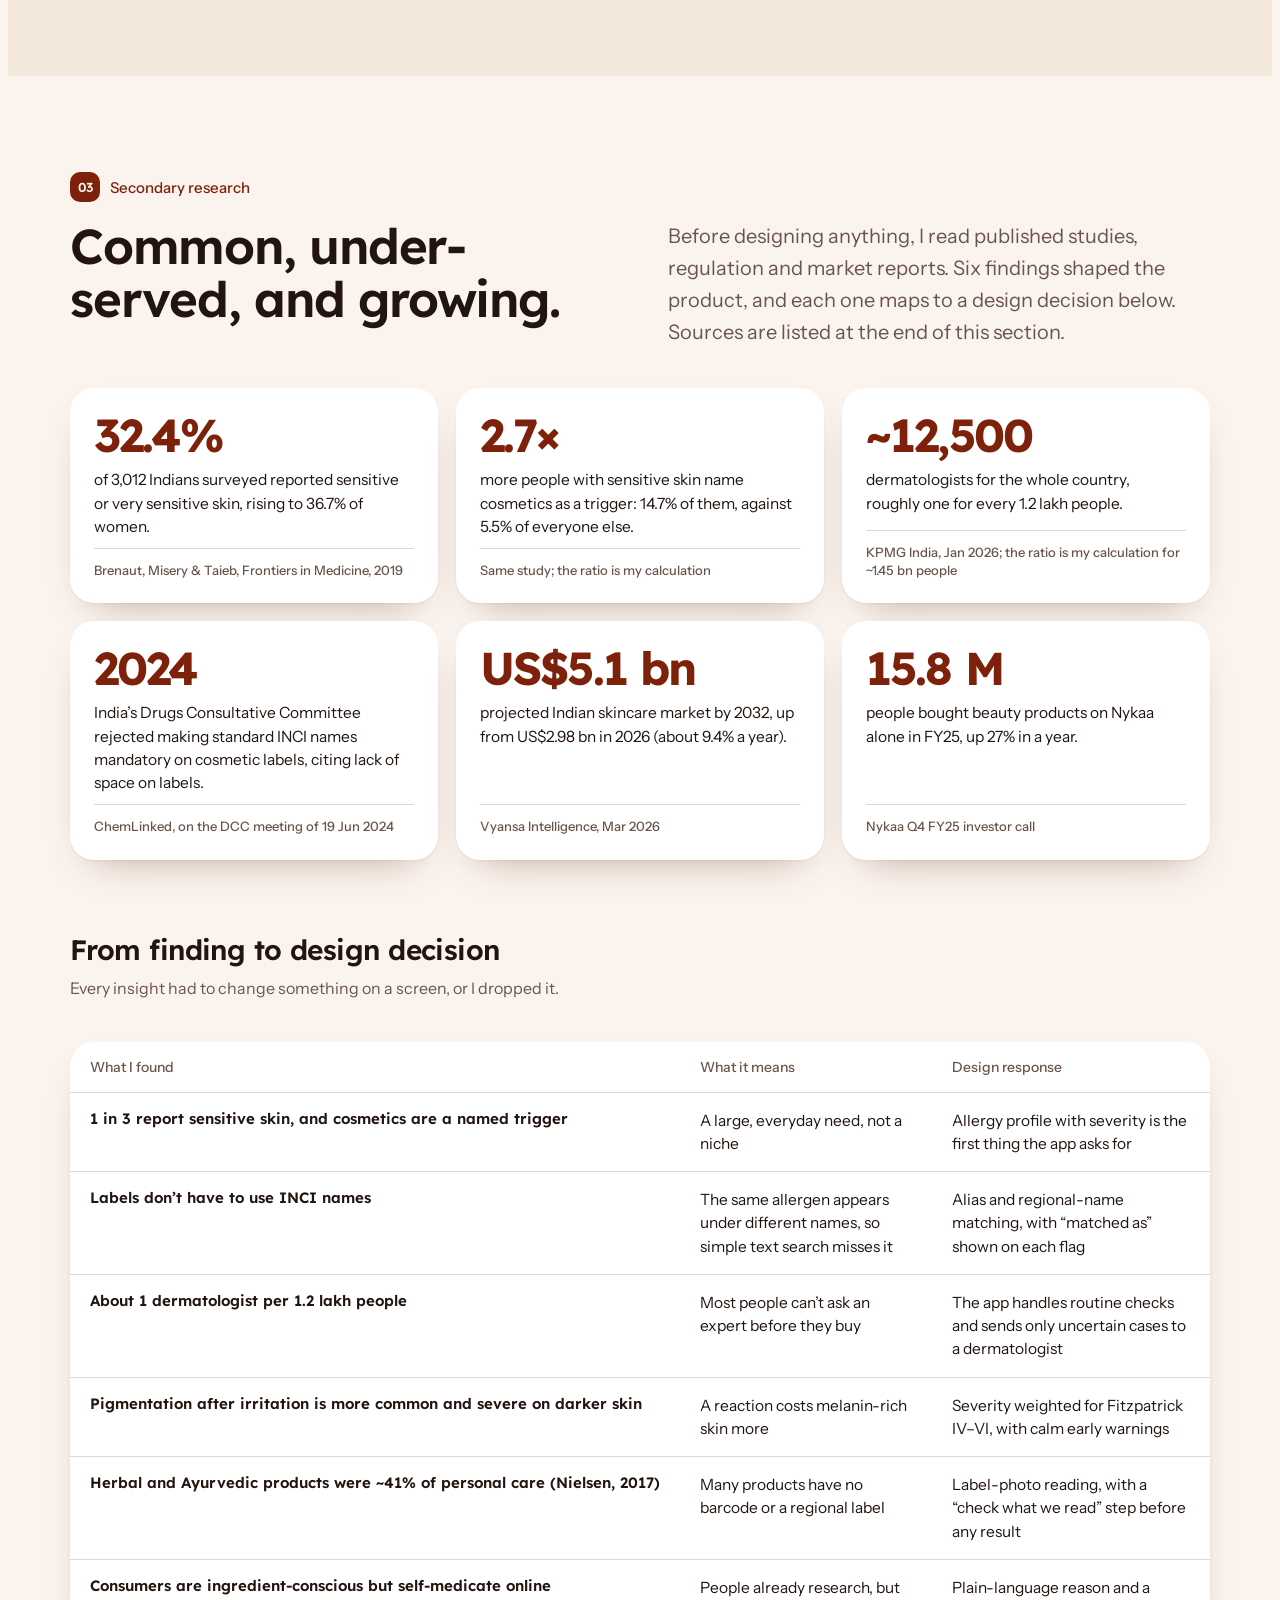
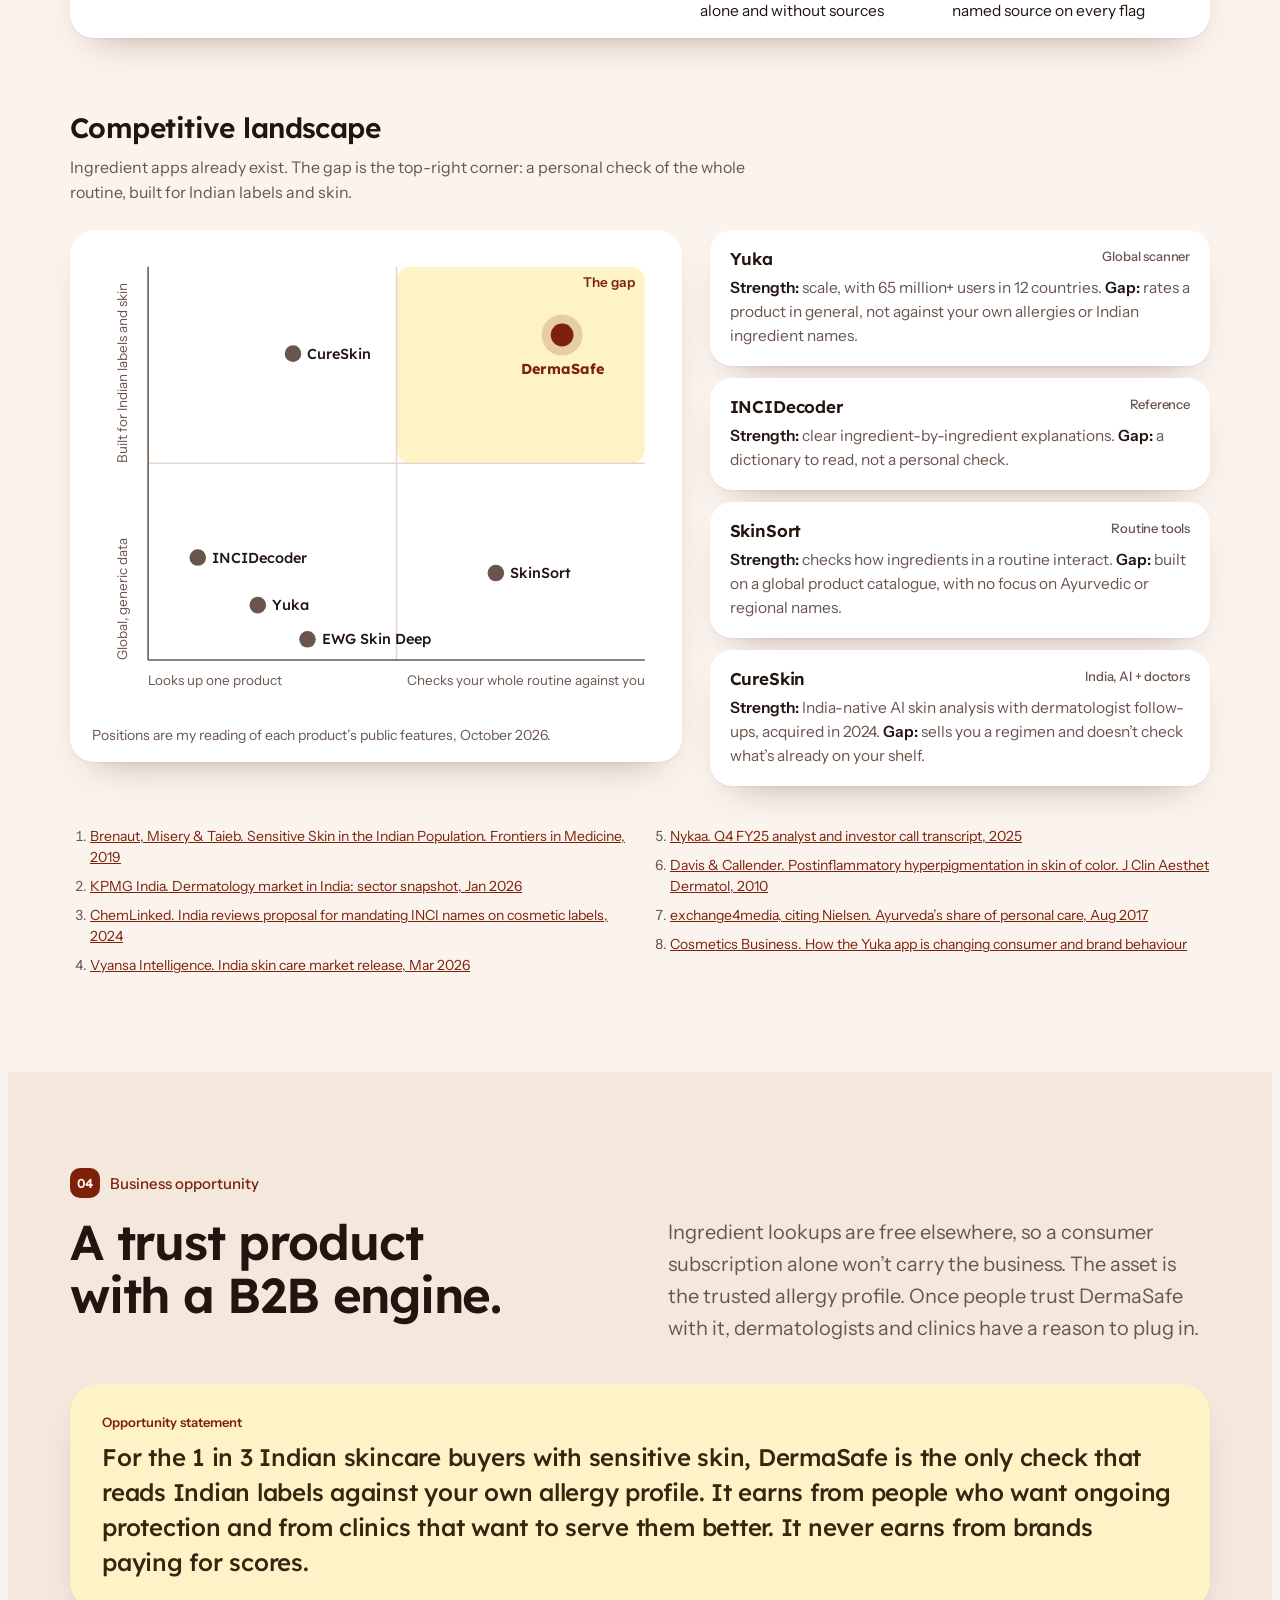
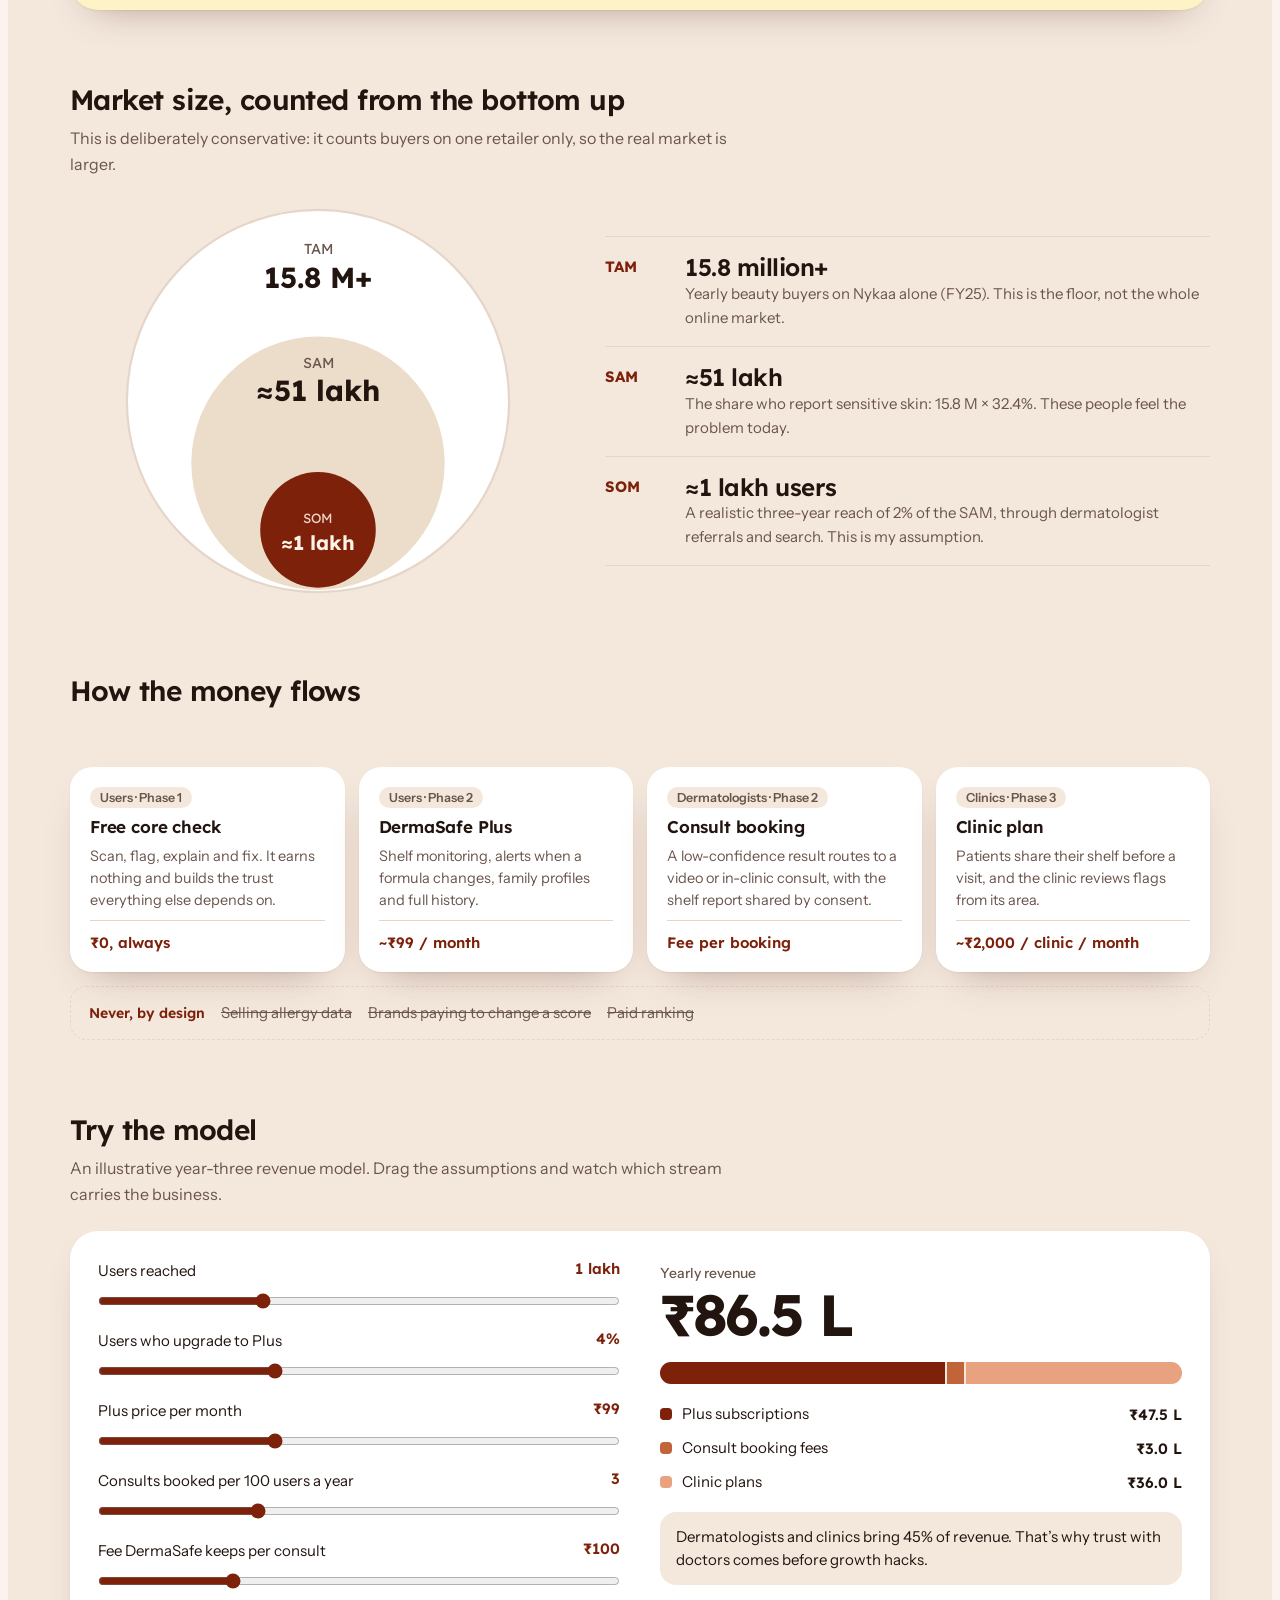
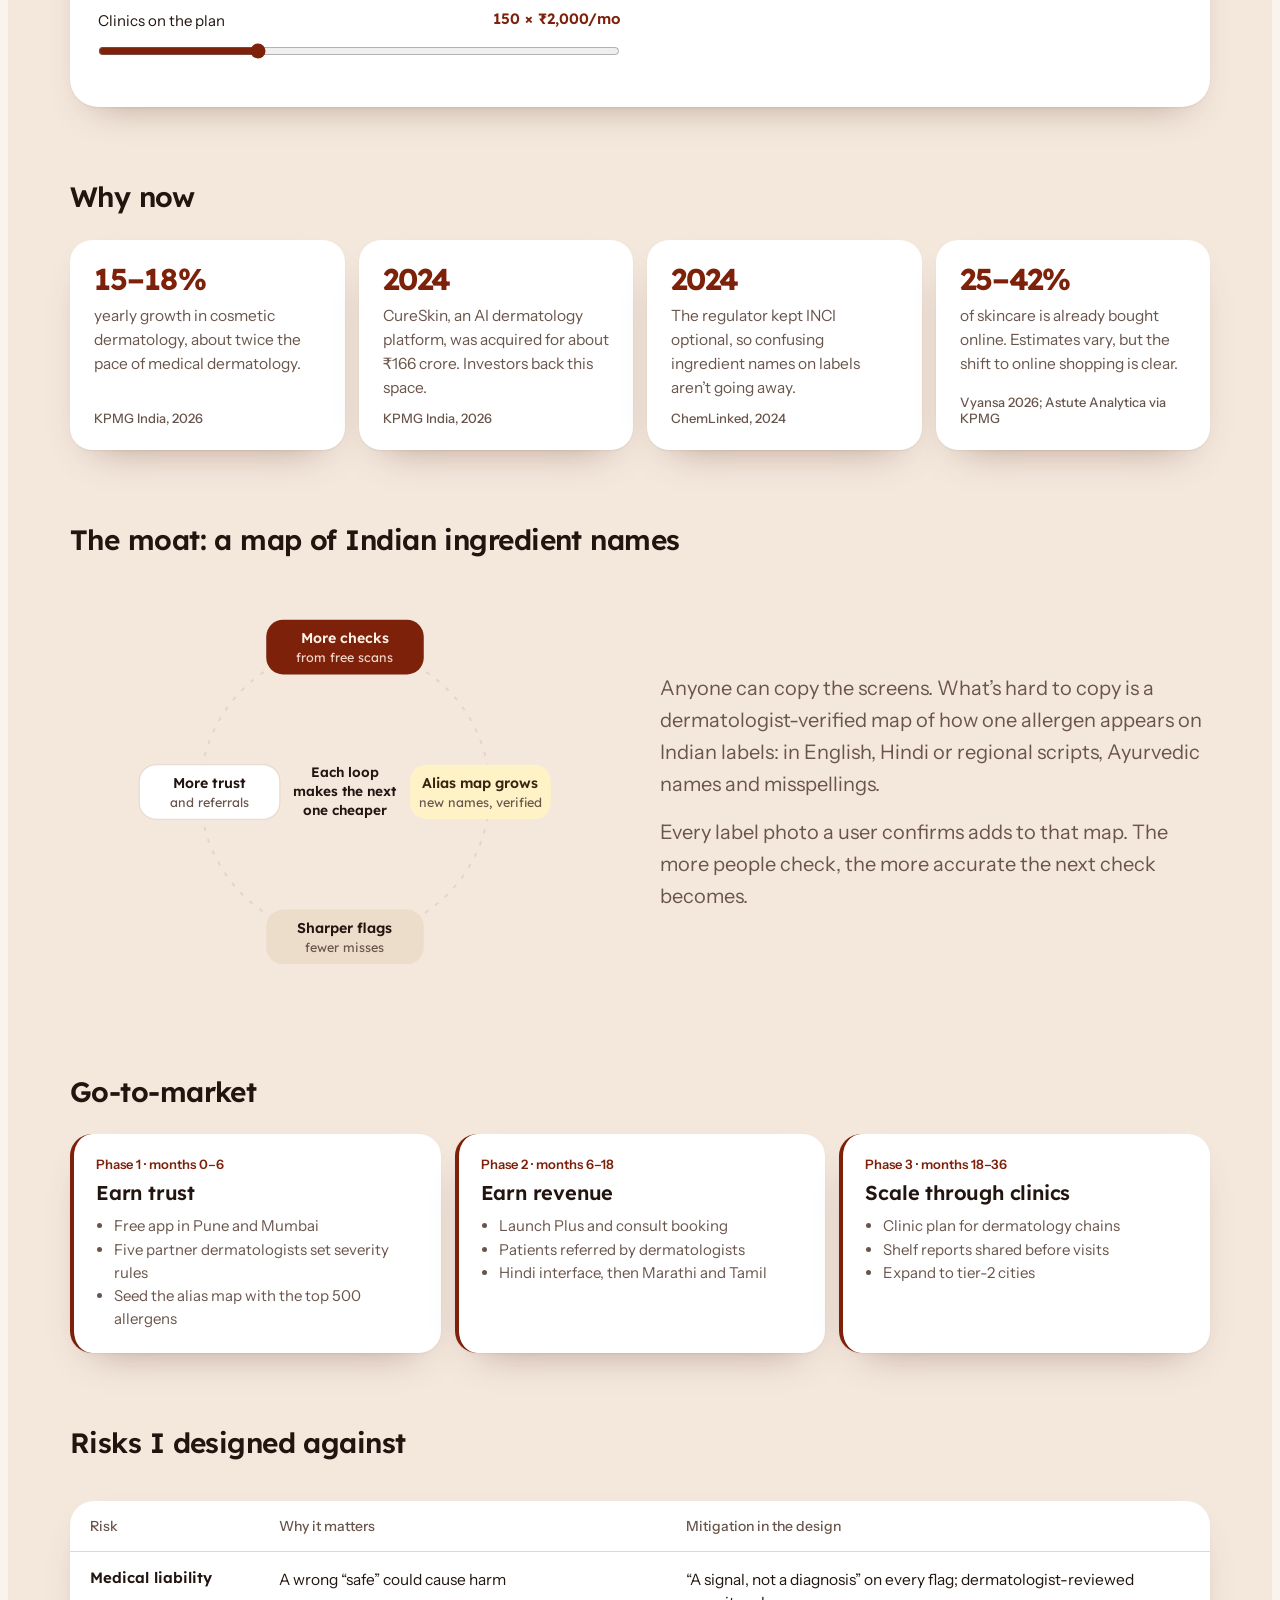
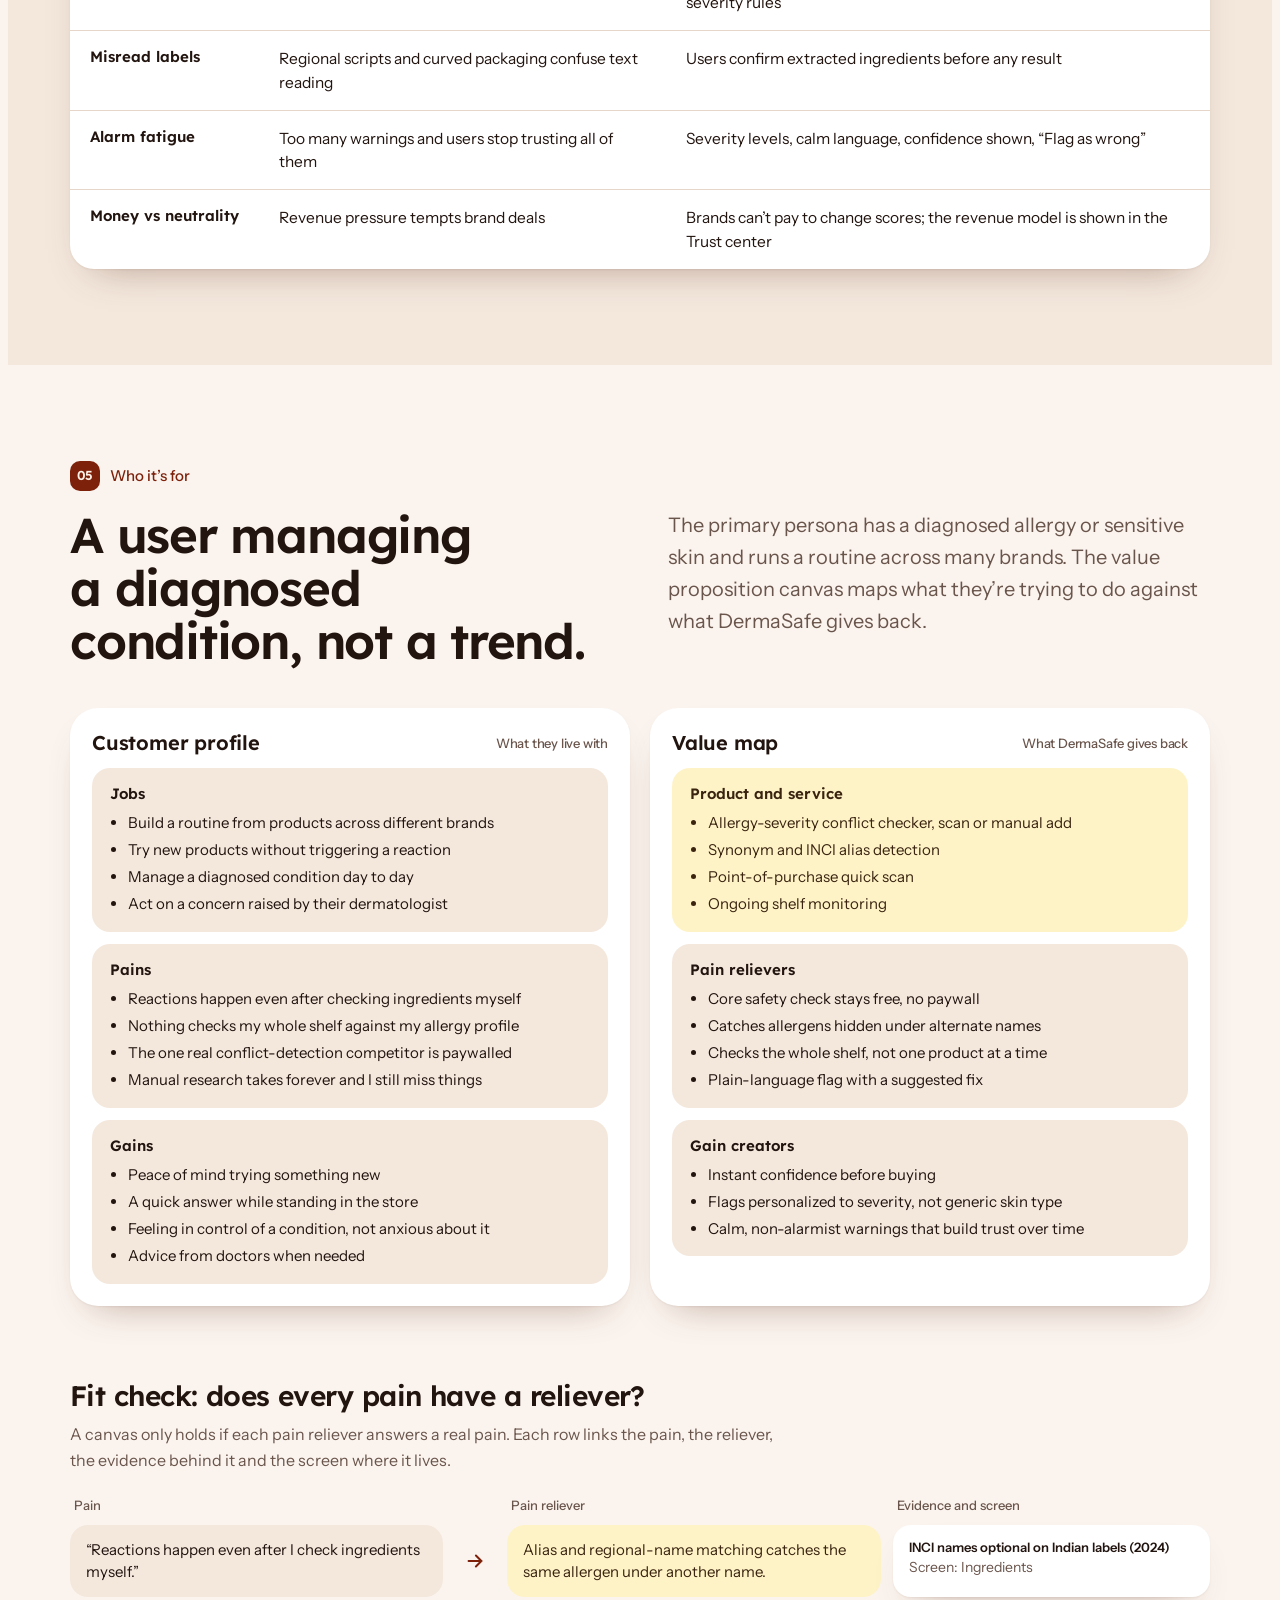
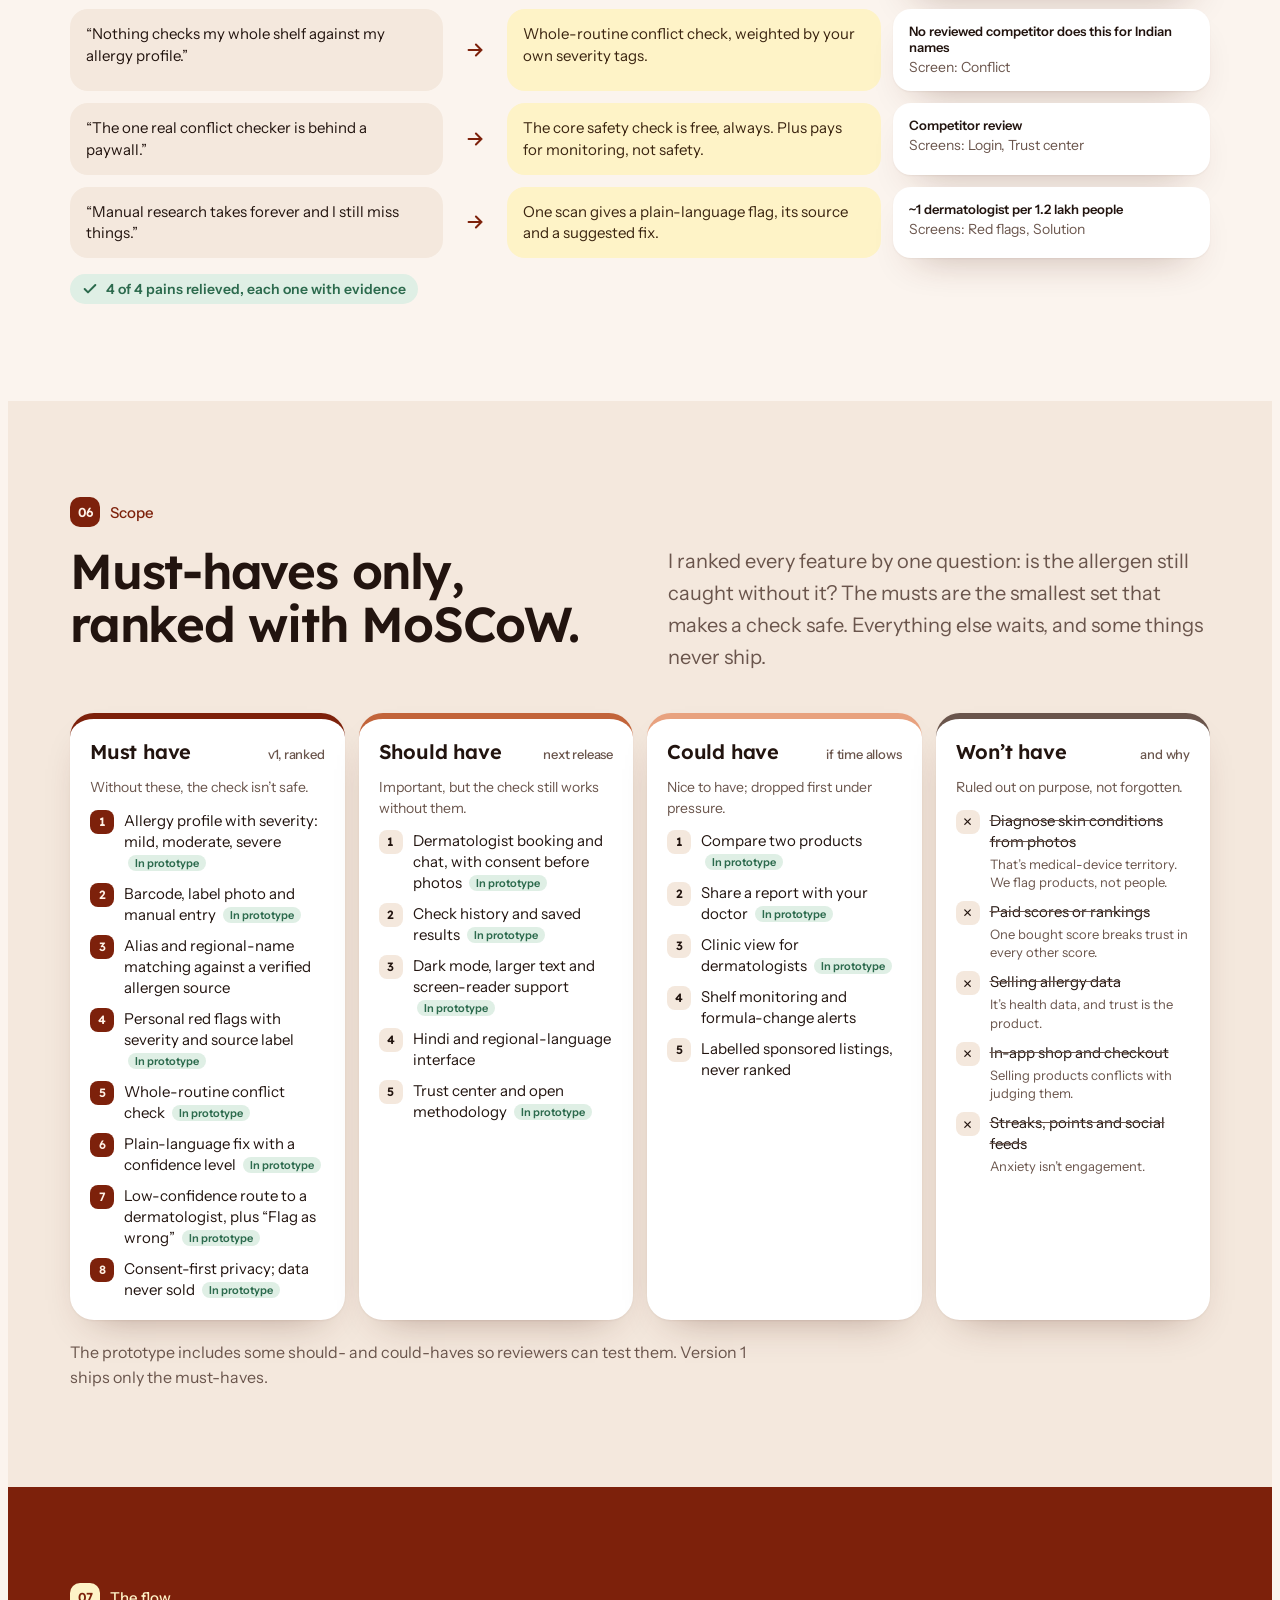
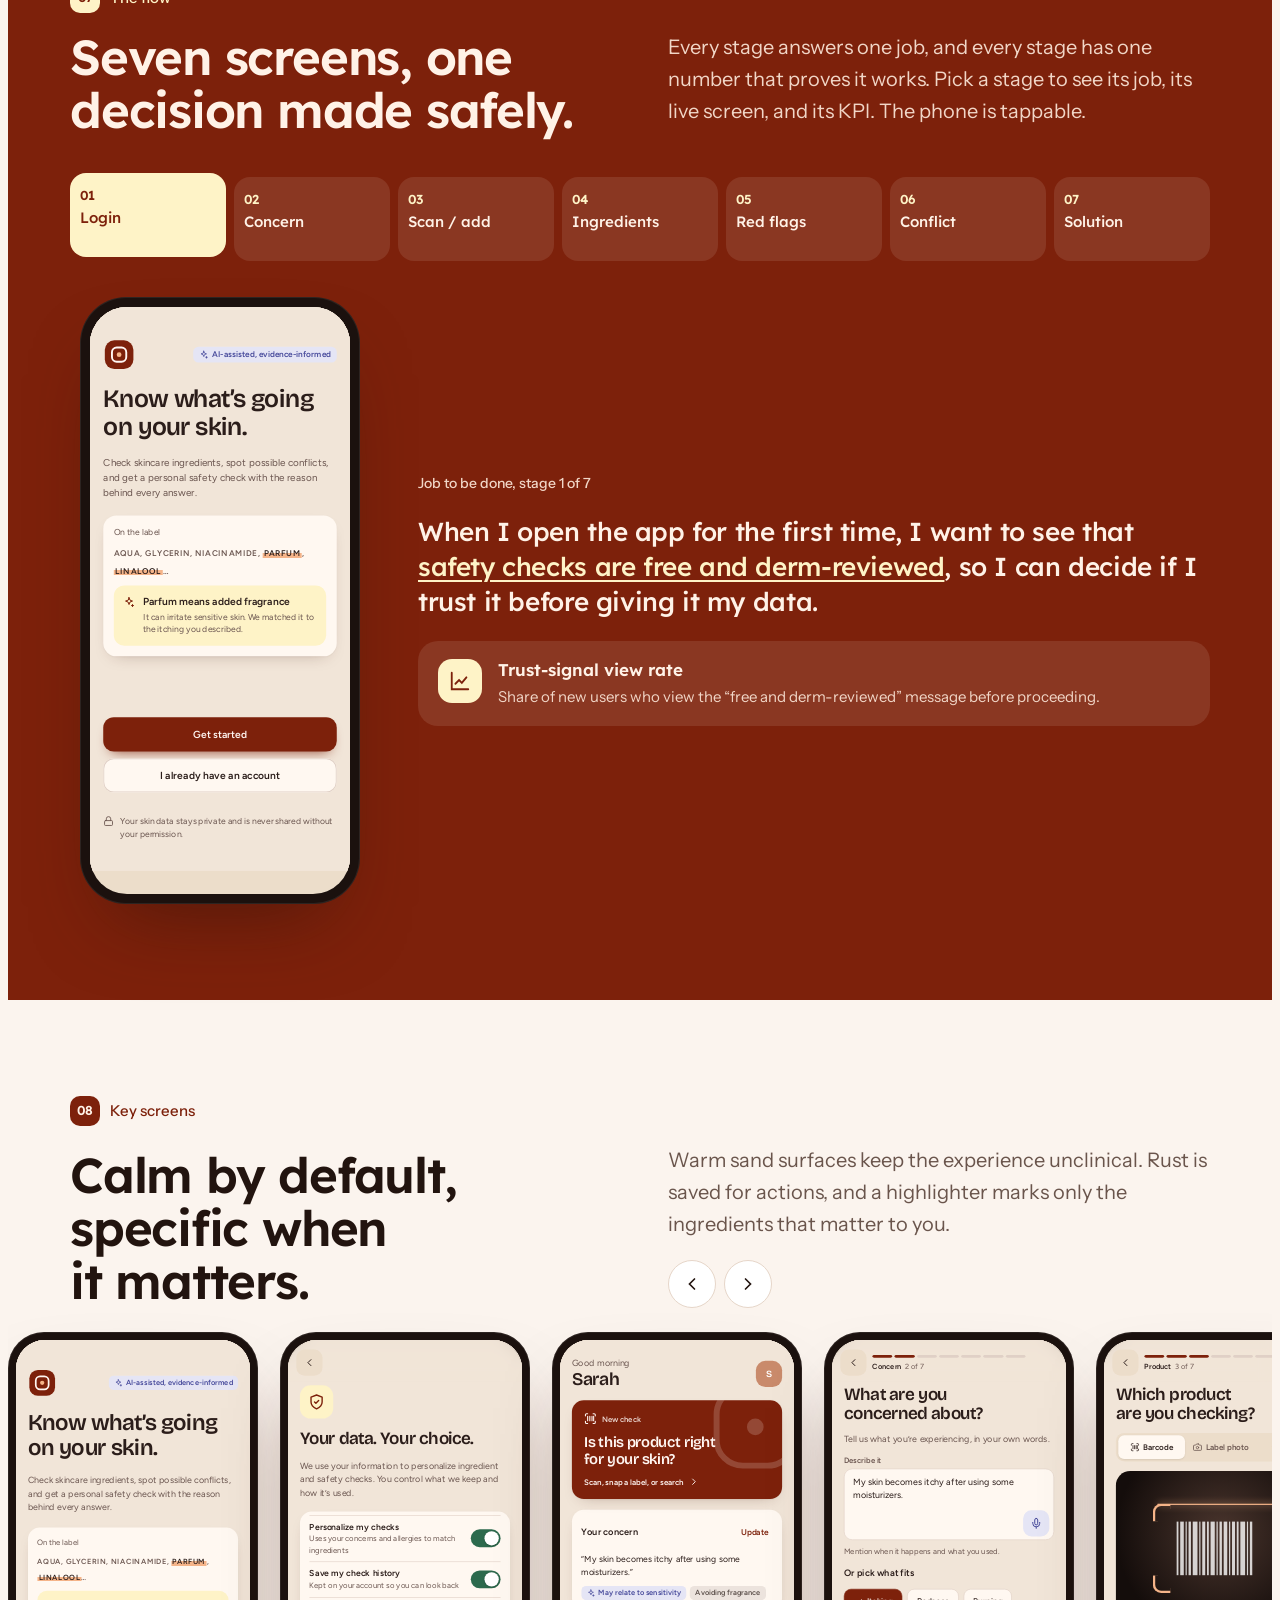
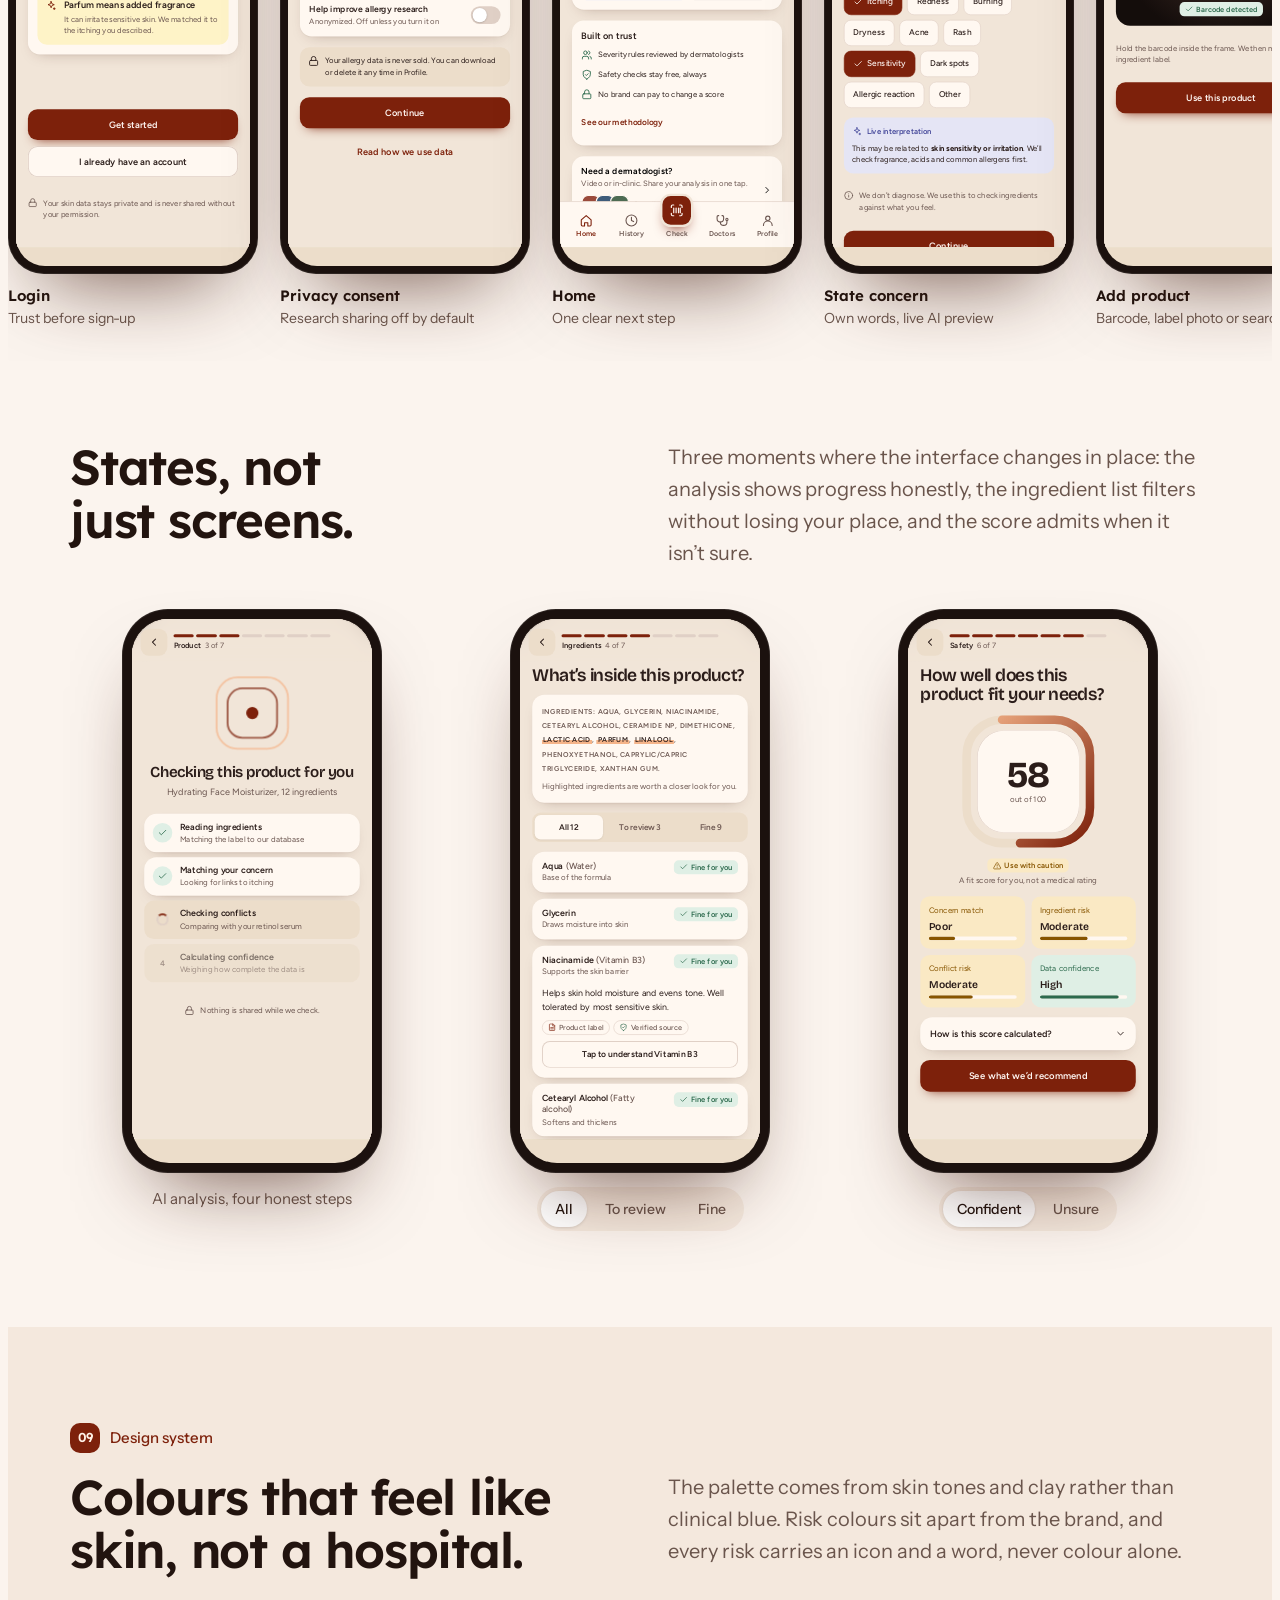
==== commit 3045f29c: "Back to portfolio: go to the GitHub portfolio by default Visitors who came from the Claude-hosted po" ====
--- a/index.html
+++ b/index.html
@@ -993,7 +993,7 @@
 })();
 </script>
 <!-- Back to portfolio: change the href below if the portfolio moves -->
-<a class="gp-back" href="https://claude.ai/artifact/6uFJiGQndrhcXUYr6CdVBa" aria-label="Back to Govind Patel's portfolio"><span class="gp-back-i" aria-hidden="true">&larr;</span><span class="gp-back-t">Back to portfolio</span></a><script id="gp-back-js">(function(){var S='header.top .brand';function f(){var b=document.querySelector(".gp-back"),l=document.querySelector(S);if(!b||!l)return;l.style.marginLeft="";var br=b.getBoundingClientRect(),lr=l.getBoundingClientRect(),d=Math.ceil(br.right+12-lr.left);if(d>0&&lr.top<br.bottom&&lr.bottom>br.top)l.style.marginLeft=d+"px";}addEventListener("load",f);addEventListener("resize",f);document.readyState!="loading"?f():addEventListener("DOMContentLoaded",f);setTimeout(f,600);setTimeout(f,2000);})();</script>
+<a class="gp-back" href="https://govind28patel-bit.github.io/Govind-UX-Portfolio/" aria-label="Back to Govind Patel's portfolio"><span class="gp-back-i" aria-hidden="true">&larr;</span><span class="gp-back-t">Back to portfolio</span></a><script id="gp-back-js">(function(){var S='header.top .brand';function f(){var b=document.querySelector(".gp-back"),l=document.querySelector(S);if(!b||!l)return;l.style.marginLeft="";var br=b.getBoundingClientRect(),lr=l.getBoundingClientRect(),d=Math.ceil(br.right+12-lr.left);if(d>0&&lr.top<br.bottom&&lr.bottom>br.top)l.style.marginLeft=d+"px";}addEventListener("load",f);addEventListener("resize",f);document.readyState!="loading"?f():addEventListener("DOMContentLoaded",f);setTimeout(f,600);setTimeout(f,2000);})();</script><script id="gp-home-js">(function(){var r=document.referrer||"";if(!/claude\.ai|claudeusercontent|claude\.site/i.test(r))return;var f=function(){document.querySelectorAll('a[href="https://govind28patel-bit.github.io/Govind-UX-Portfolio/"]').forEach(function(a){a.href="https://claude.ai/artifact/6uFJiGQndrhcXUYr6CdVBa";});};document.readyState!="loading"?f():document.addEventListener("DOMContentLoaded",f);})();</script>
 <style>
 .gp-back{position:fixed;left:max(16px,env(safe-area-inset-left,0px));top:calc(16px + env(safe-area-inset-top,0px));z-index:9999;display:inline-flex;align-items:center;gap:12px;padding:6px 20px 6px 6px;border-radius:999px;background:#121212;color:#f2f2f3;text-decoration:none;font:500 14px/1 "Outfit",system-ui,-apple-system,"Segoe UI",sans-serif;letter-spacing:-.01em;box-shadow:0 12px 30px -8px rgba(0,0,0,.45),inset 0 0 0 1px rgba(255,255,255,.1);transition:transform .25s,background .25s}
 .gp-back-i{width:34px;height:34px;border-radius:50%;background:#ff5a1f;color:#fff;display:grid;place-items:center;font-size:16px;transition:transform .35s cubic-bezier(.3,1.6,.4,1)}
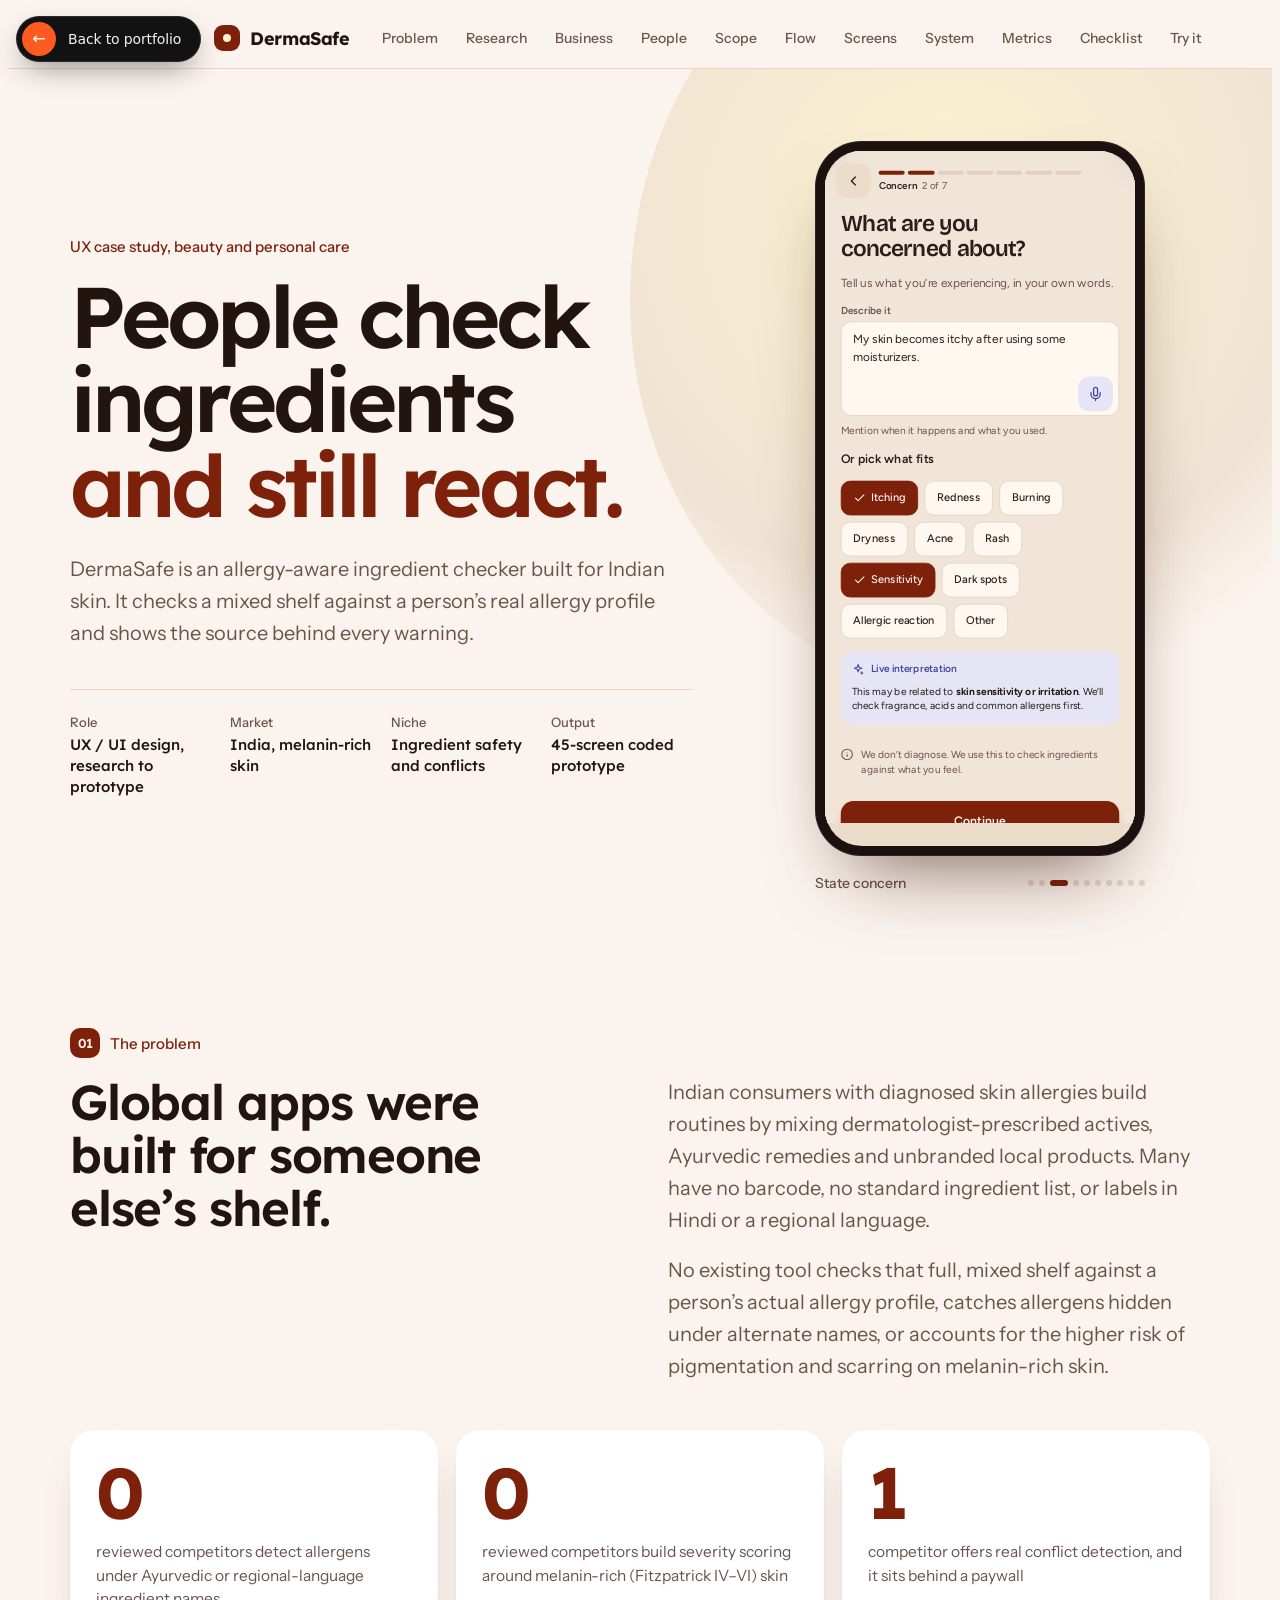
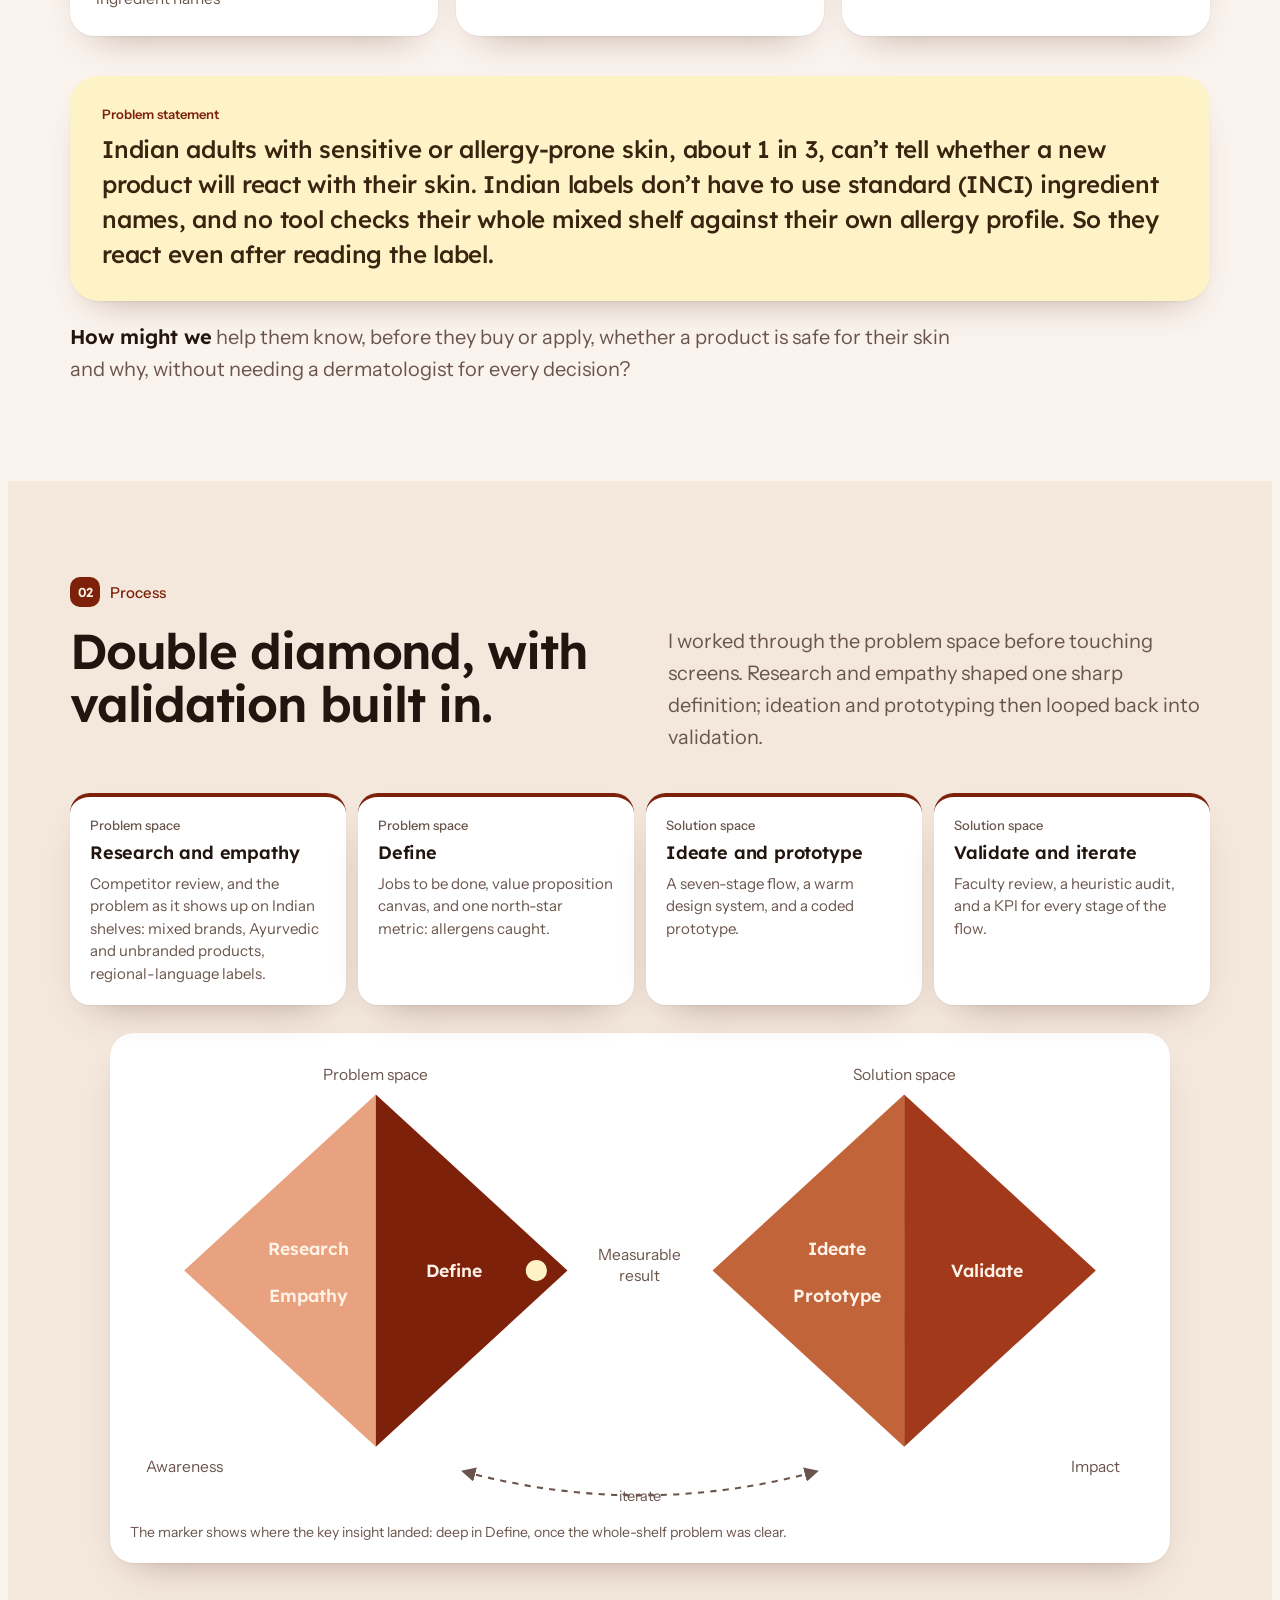
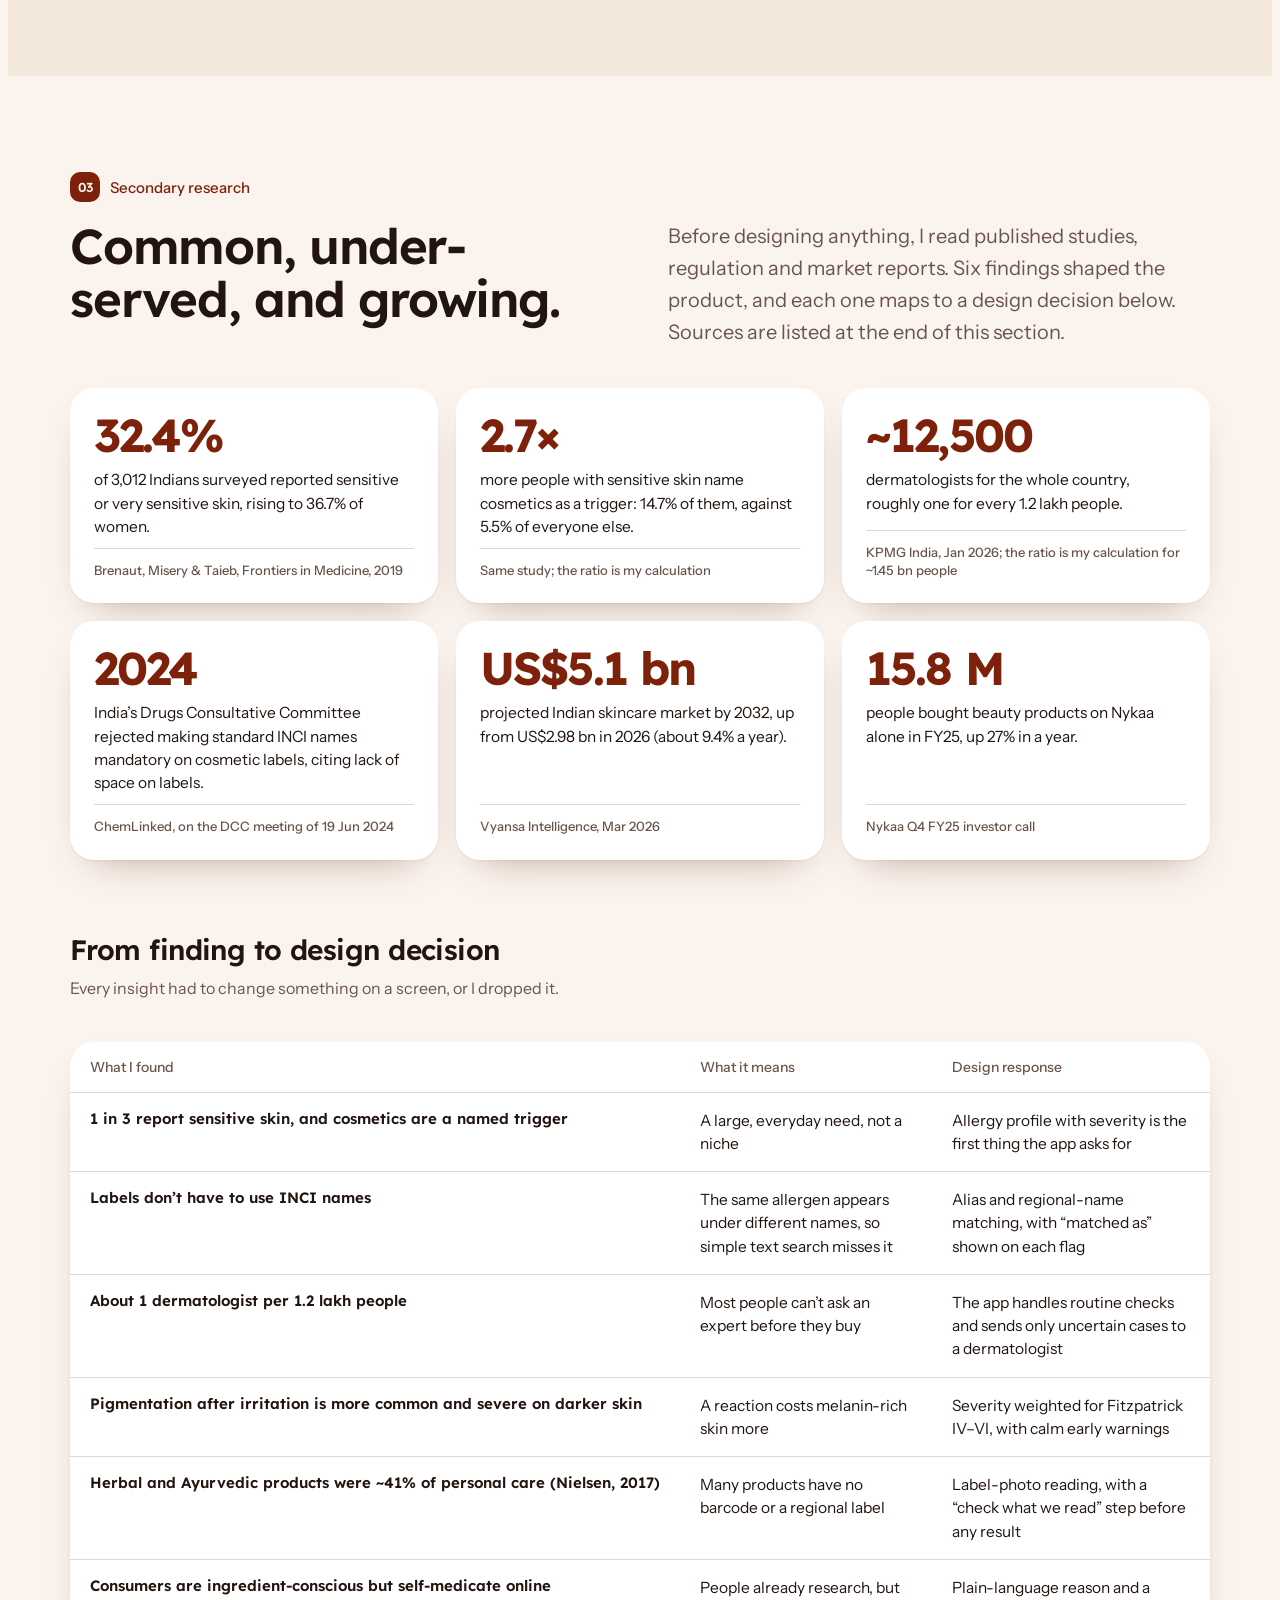
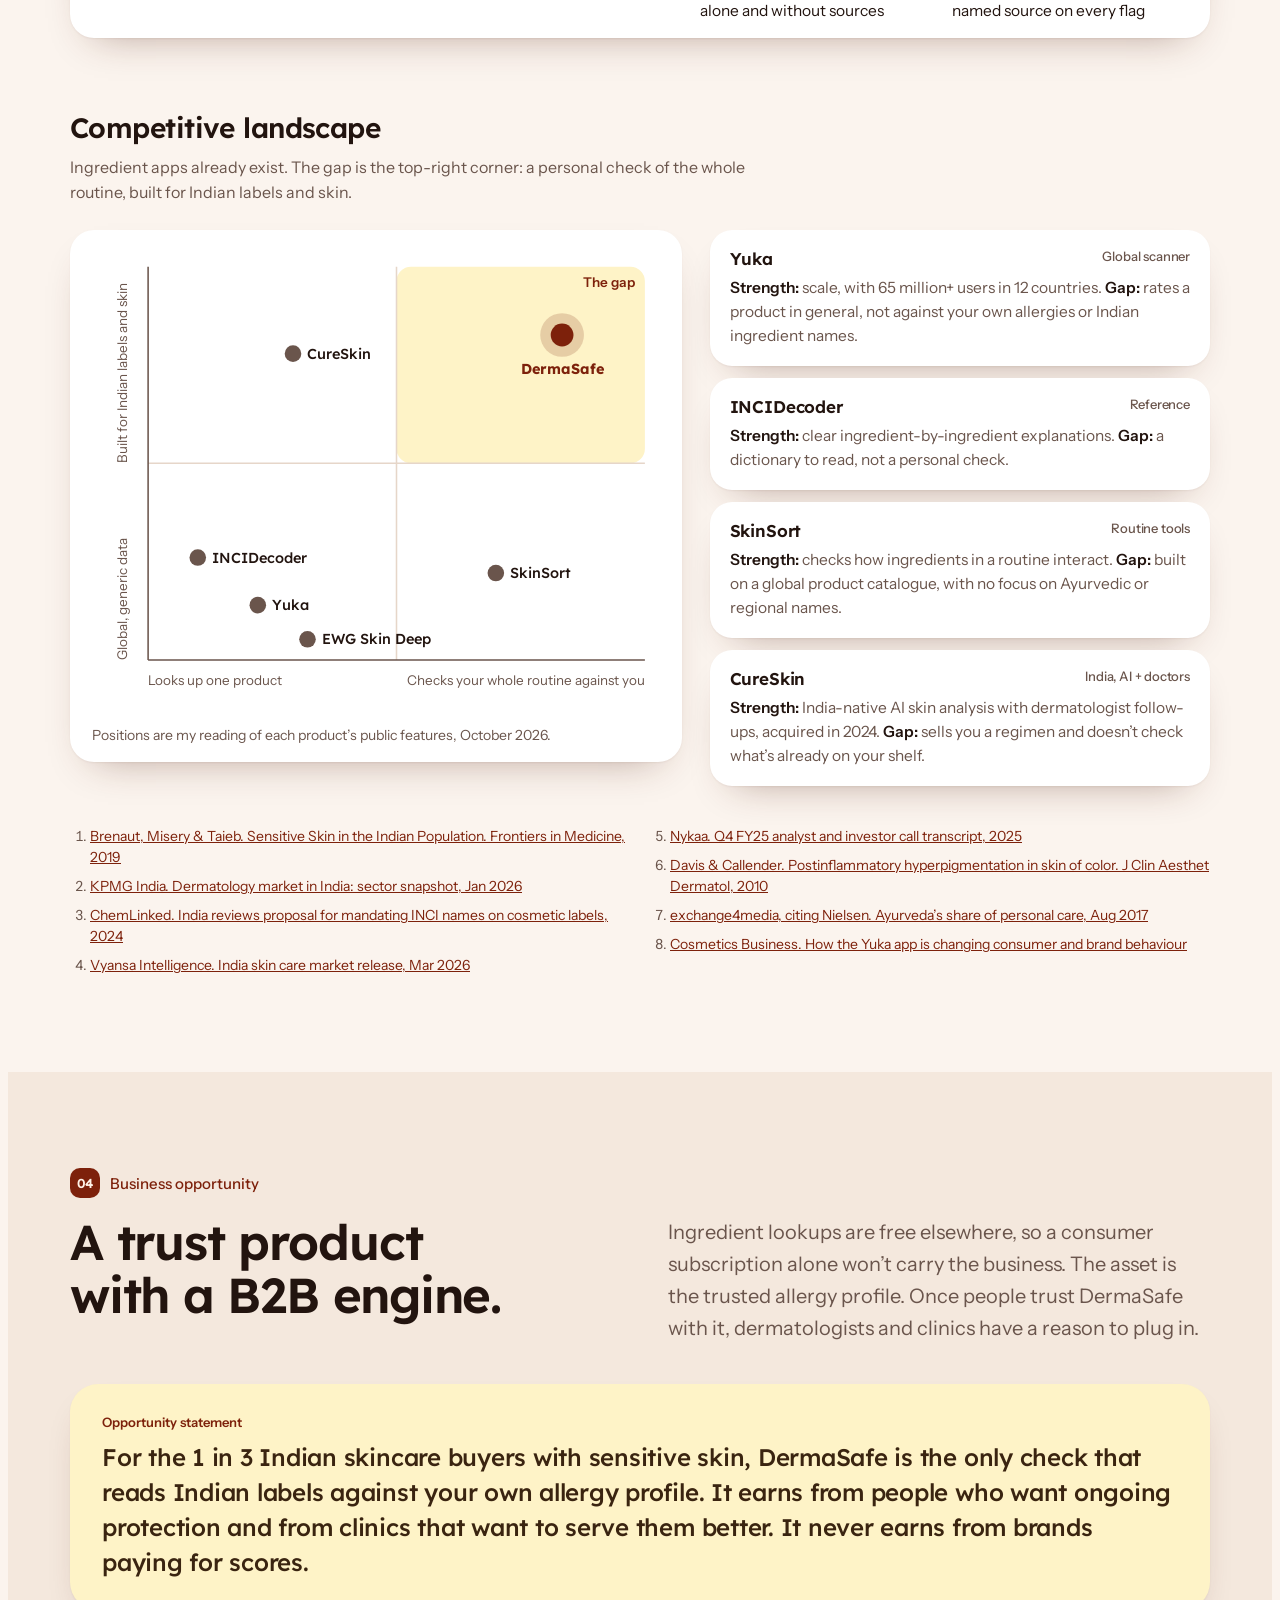
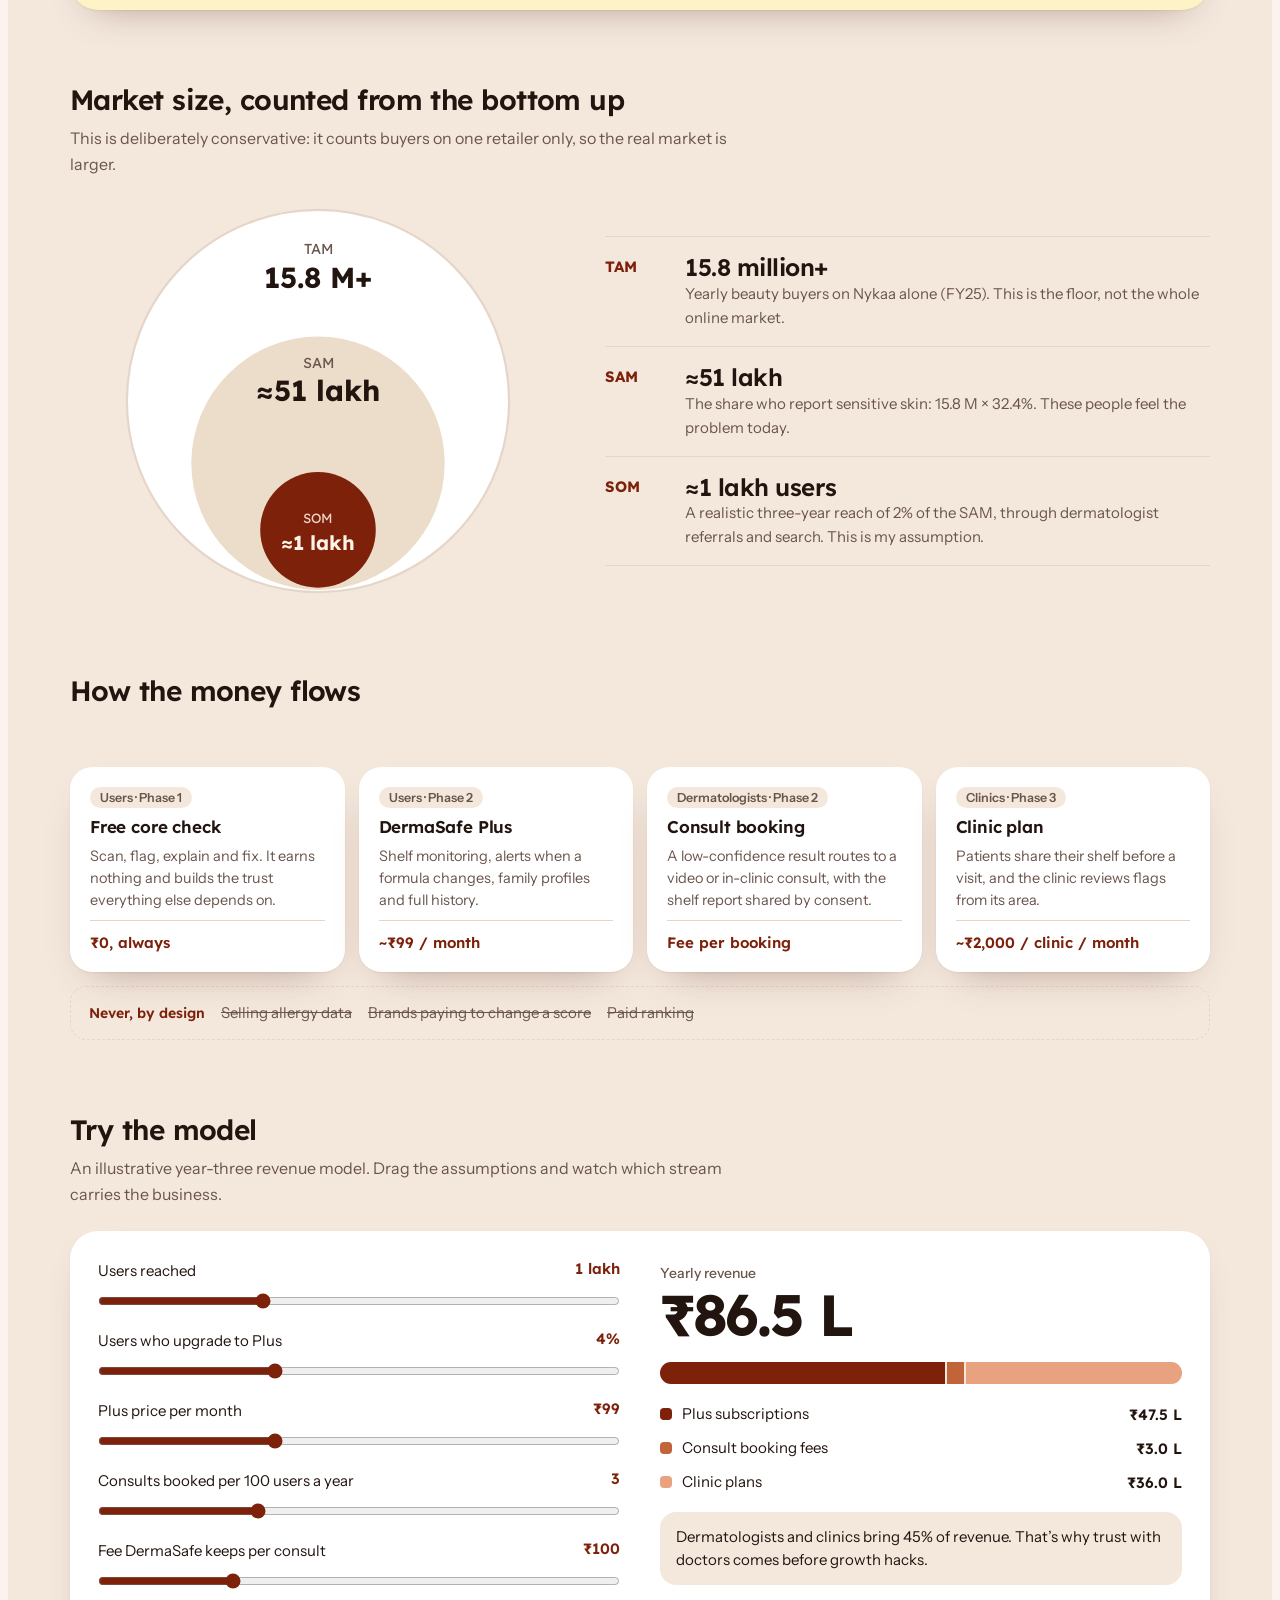
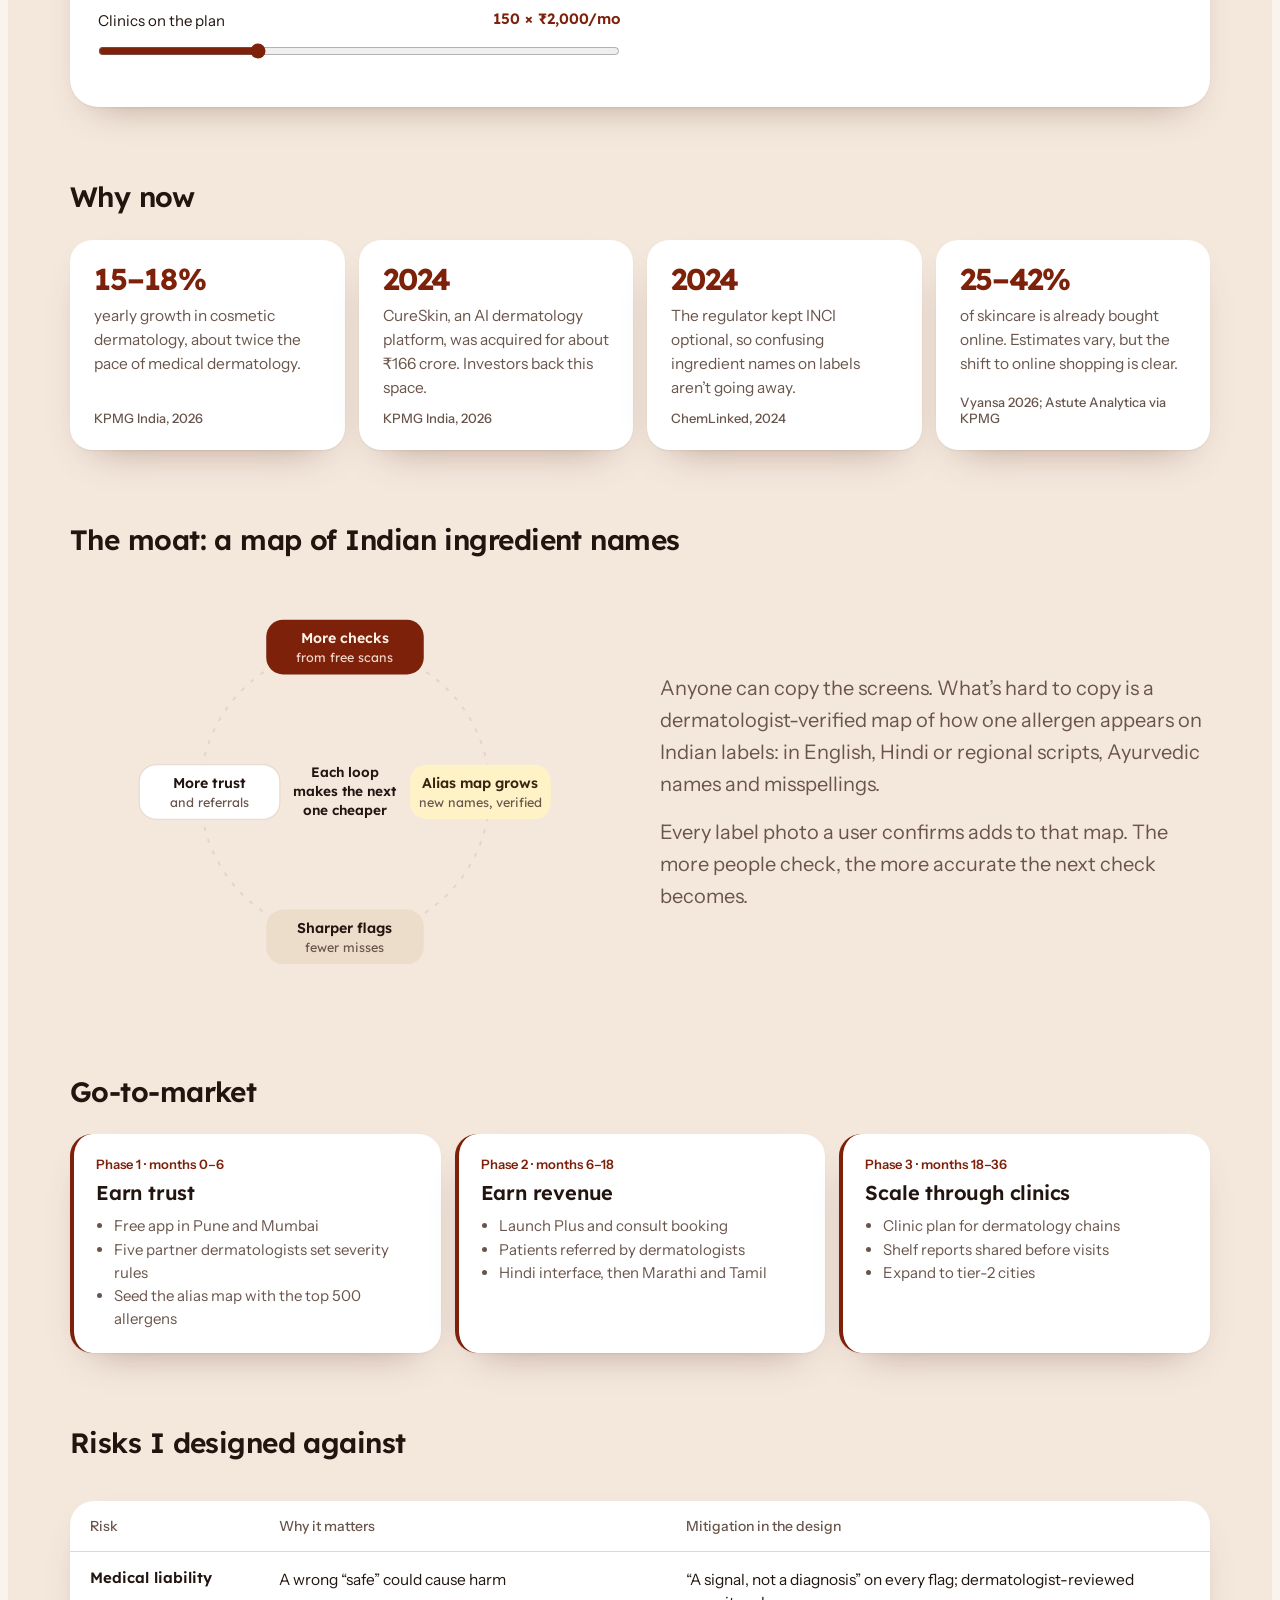
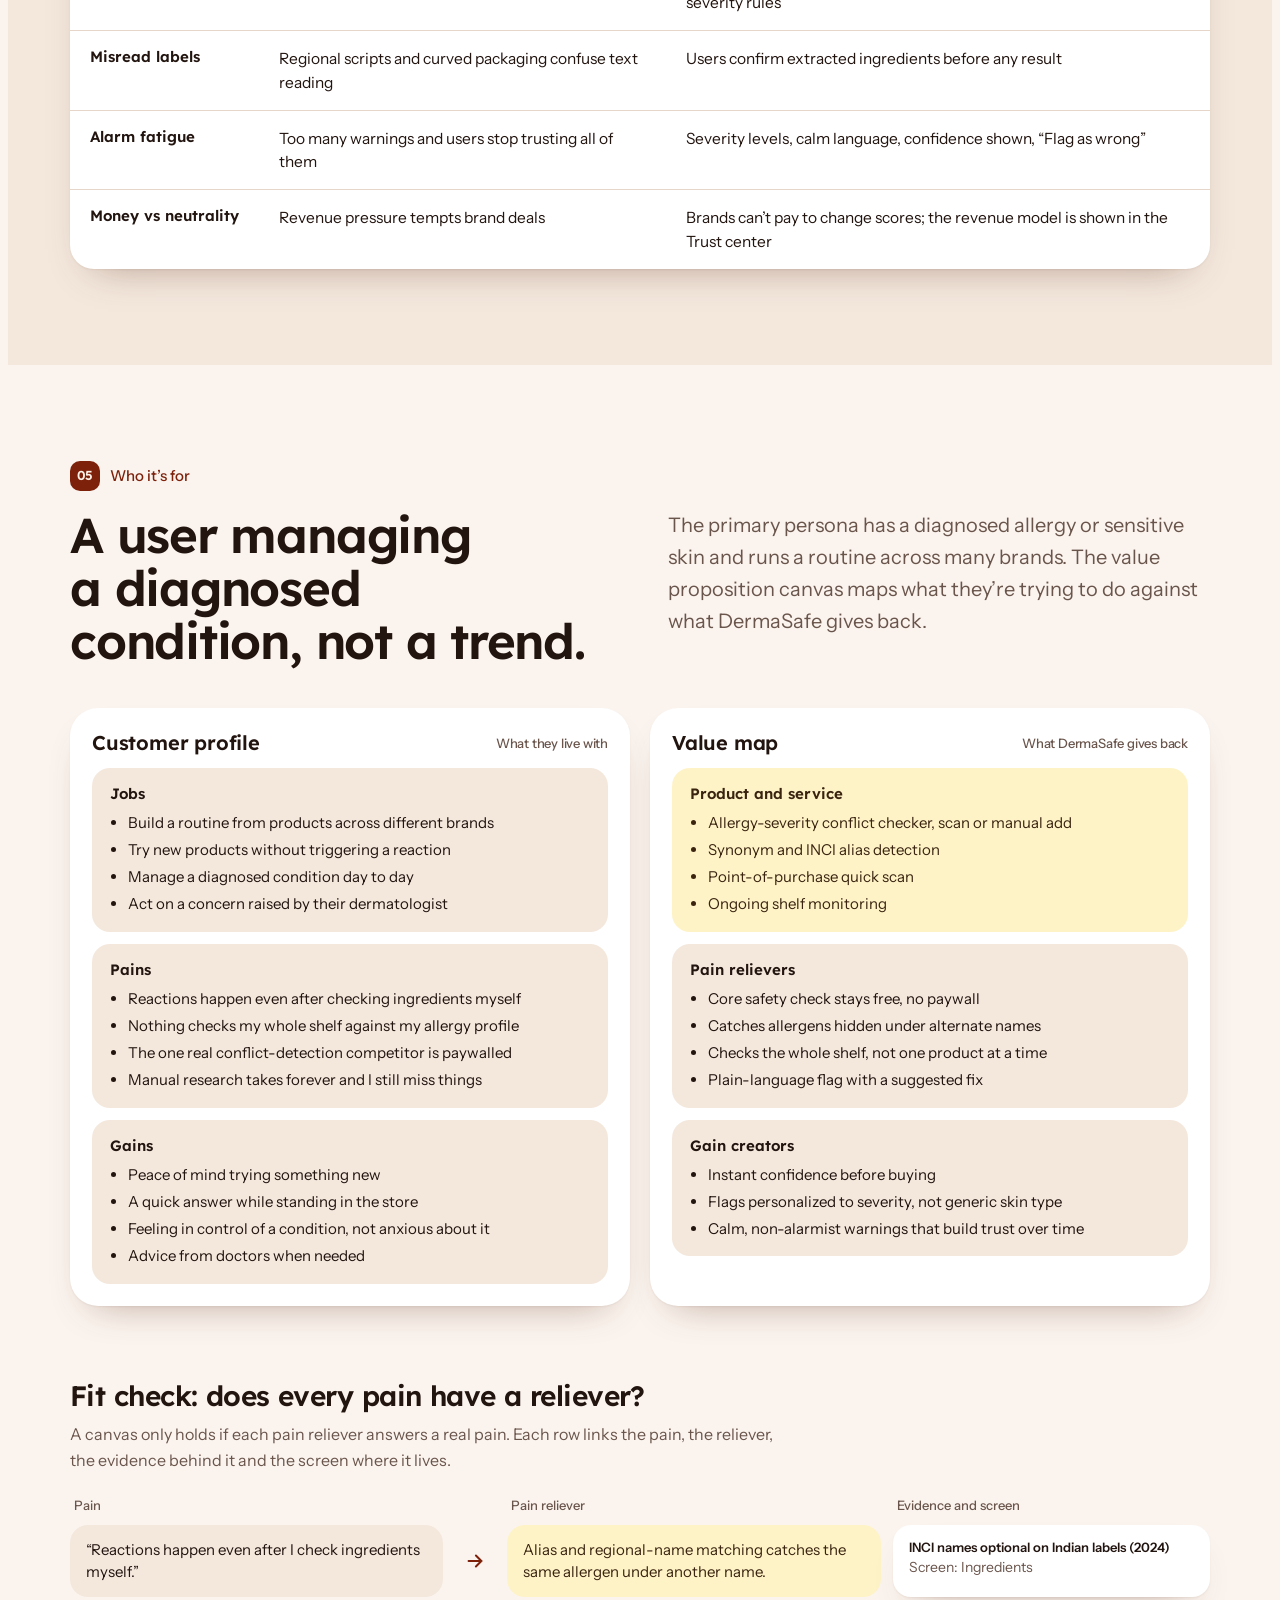
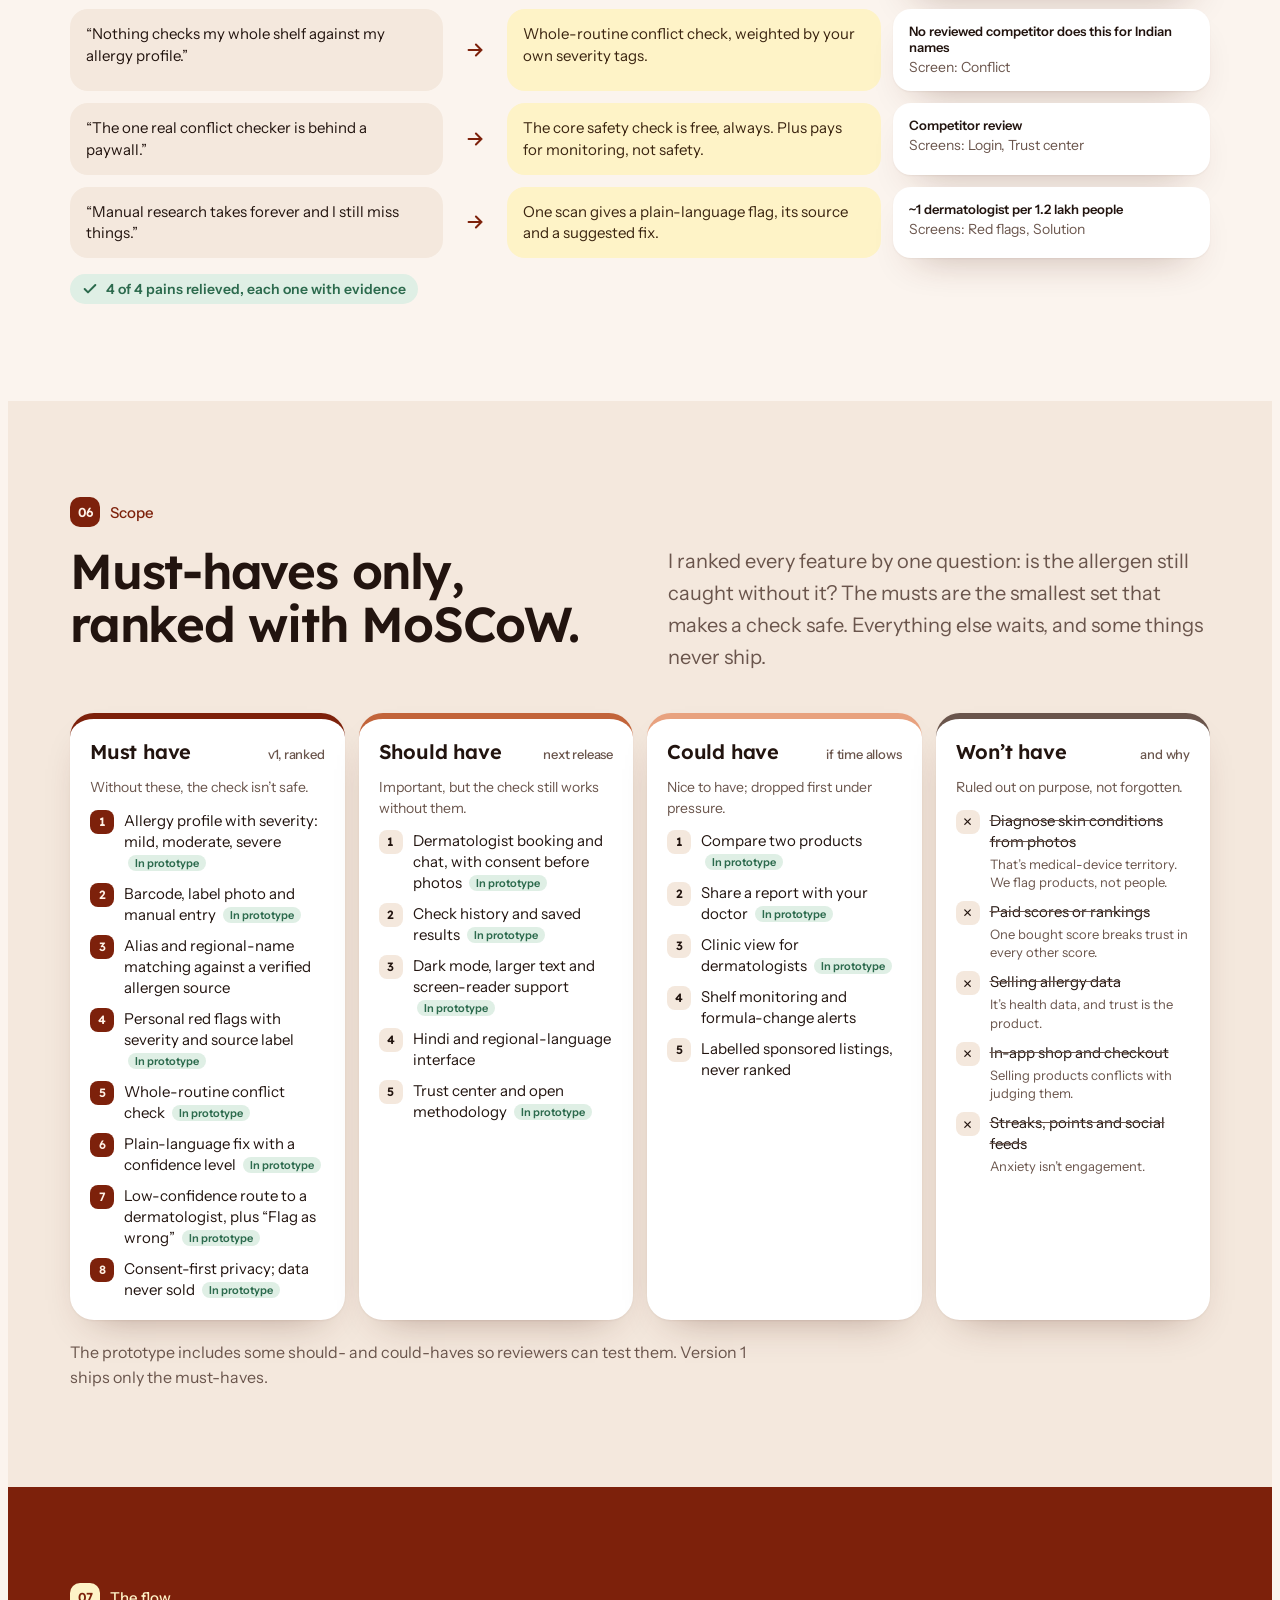
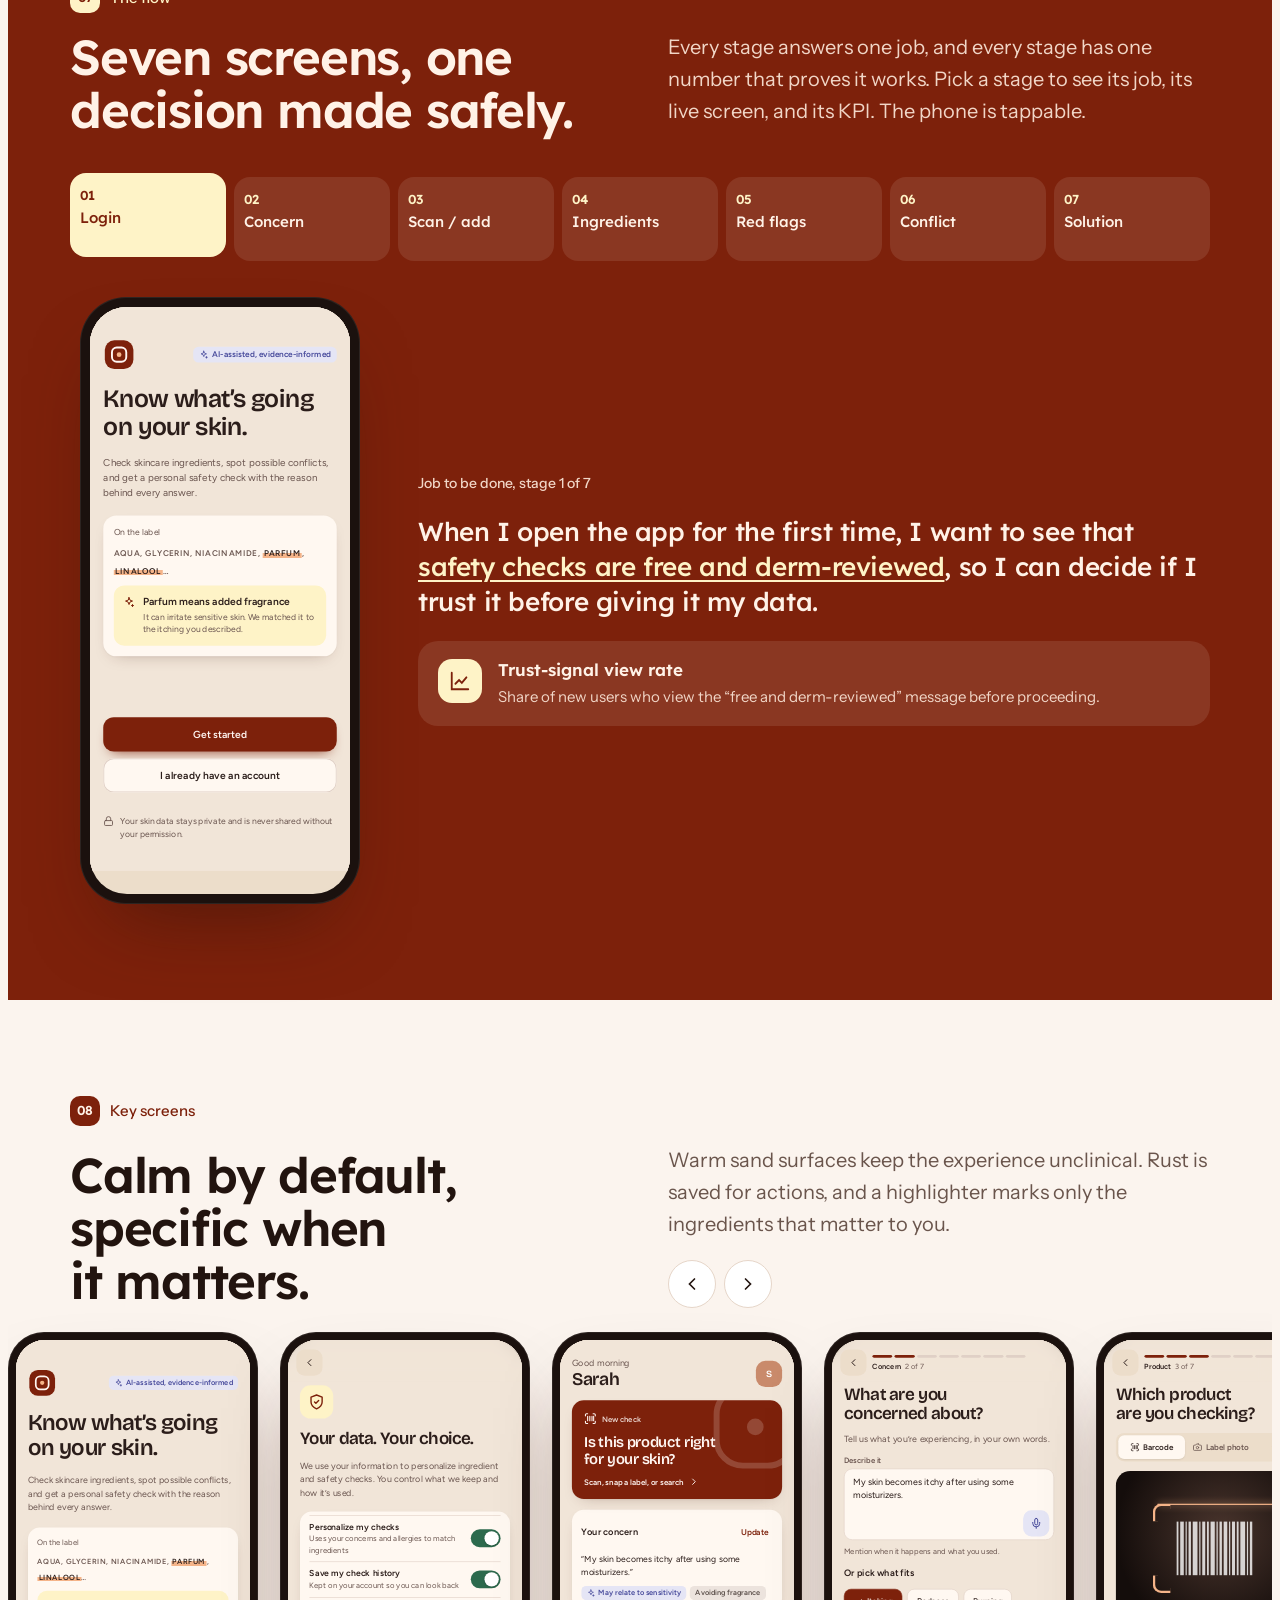
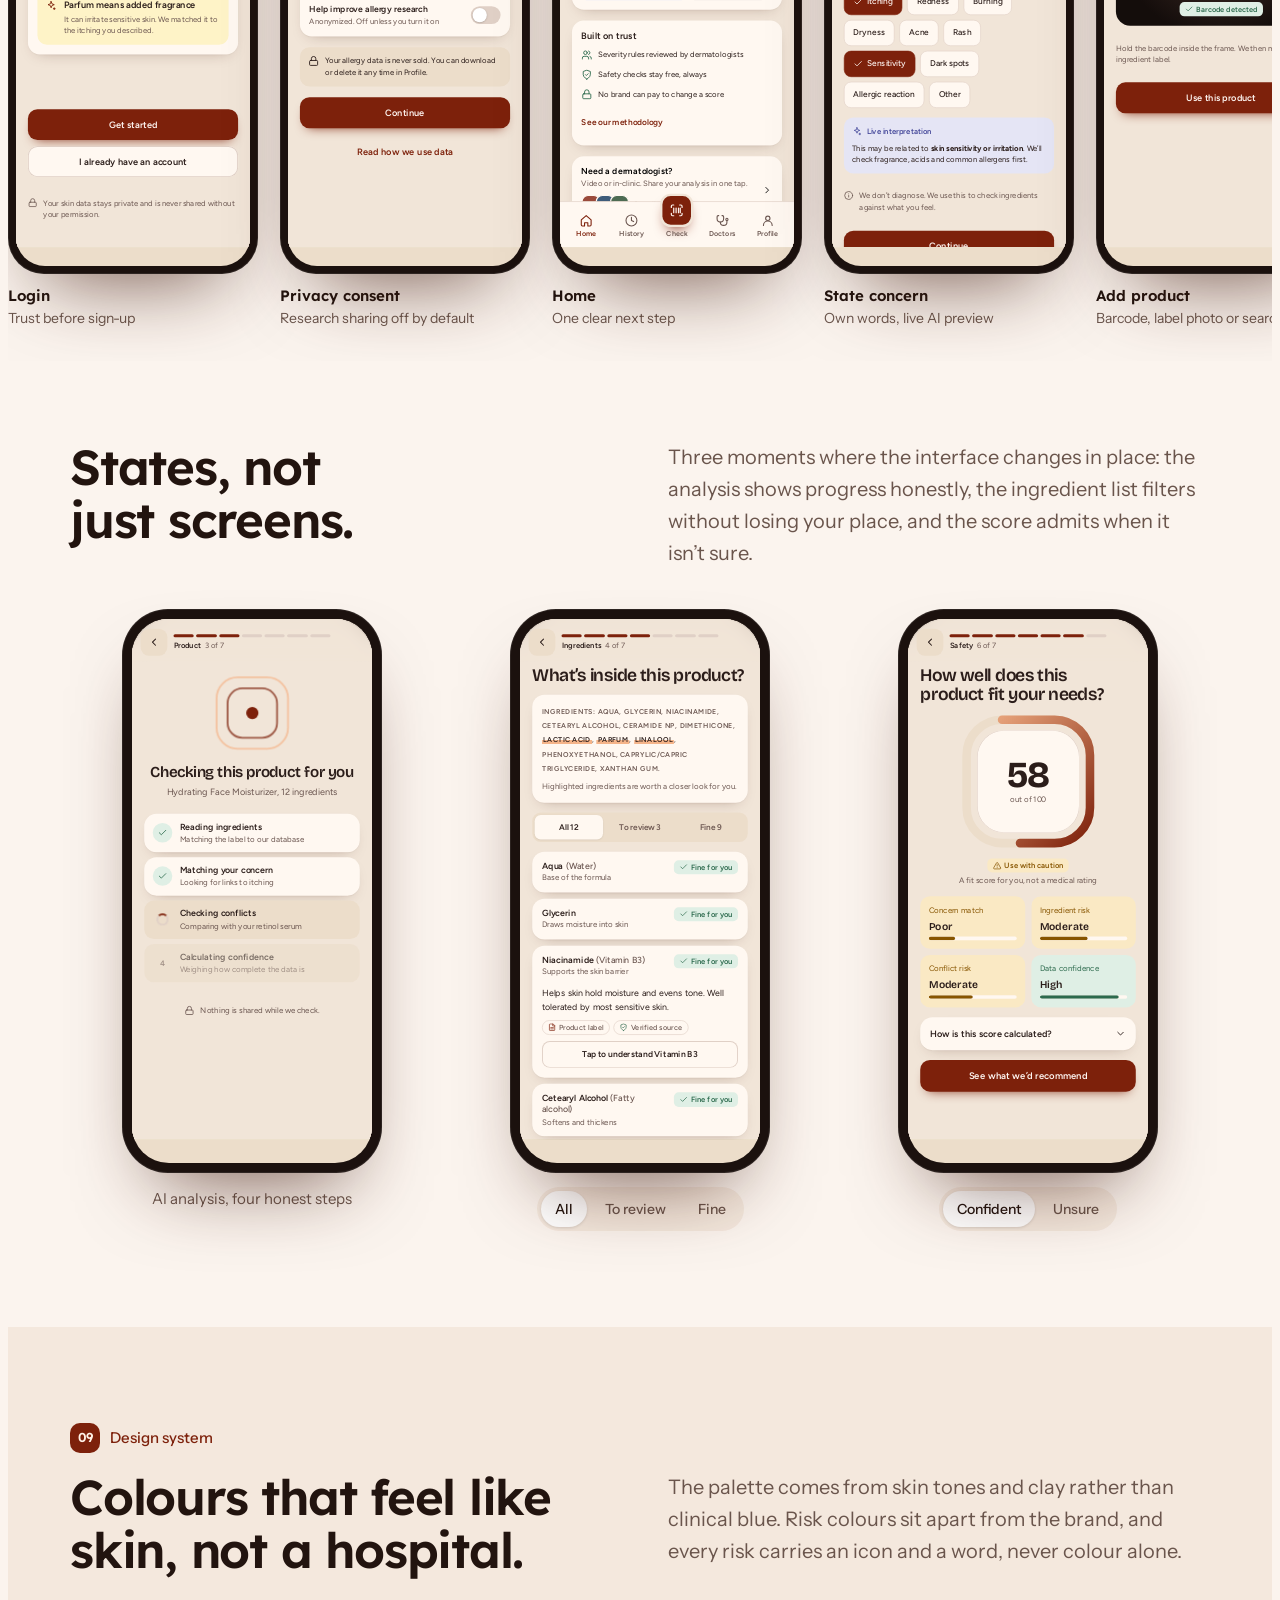
==== commit 447528d9: "Back to portfolio: always the GitHub portfolio, same tab Co-Authored-By: Claude Opus 5.5 <noreply@an" ====
--- a/index.html
+++ b/index.html
@@ -993,7 +993,7 @@
 })();
 </script>
 <!-- Back to portfolio: change the href below if the portfolio moves -->
-<a class="gp-back" href="https://govind28patel-bit.github.io/Govind-UX-Portfolio/" aria-label="Back to Govind Patel's portfolio"><span class="gp-back-i" aria-hidden="true">&larr;</span><span class="gp-back-t">Back to portfolio</span></a><script id="gp-back-js">(function(){var S='header.top .brand';function f(){var b=document.querySelector(".gp-back"),l=document.querySelector(S);if(!b||!l)return;l.style.marginLeft="";var br=b.getBoundingClientRect(),lr=l.getBoundingClientRect(),d=Math.ceil(br.right+12-lr.left);if(d>0&&lr.top<br.bottom&&lr.bottom>br.top)l.style.marginLeft=d+"px";}addEventListener("load",f);addEventListener("resize",f);document.readyState!="loading"?f():addEventListener("DOMContentLoaded",f);setTimeout(f,600);setTimeout(f,2000);})();</script><script id="gp-home-js">(function(){var r=document.referrer||"";if(!/claude\.ai|claudeusercontent|claude\.site/i.test(r))return;var f=function(){document.querySelectorAll('a[href="https://govind28patel-bit.github.io/Govind-UX-Portfolio/"]').forEach(function(a){a.href="https://claude.ai/artifact/6uFJiGQndrhcXUYr6CdVBa";});};document.readyState!="loading"?f():document.addEventListener("DOMContentLoaded",f);})();</script>
+<a class="gp-back" href="https://govind28patel-bit.github.io/Govind-UX-Portfolio/" aria-label="Back to Govind Patel's portfolio"><span class="gp-back-i" aria-hidden="true">&larr;</span><span class="gp-back-t">Back to portfolio</span></a><script id="gp-back-js">(function(){var S='header.top .brand';function f(){var b=document.querySelector(".gp-back"),l=document.querySelector(S);if(!b||!l)return;l.style.marginLeft="";var br=b.getBoundingClientRect(),lr=l.getBoundingClientRect(),d=Math.ceil(br.right+12-lr.left);if(d>0&&lr.top<br.bottom&&lr.bottom>br.top)l.style.marginLeft=d+"px";}addEventListener("load",f);addEventListener("resize",f);document.readyState!="loading"?f():addEventListener("DOMContentLoaded",f);setTimeout(f,600);setTimeout(f,2000);})();</script><script id="gp-home-js">(function(){var GH="https://govind28patel-bit.github.io/Govind-UX-Portfolio/";var f=function(){var r=document.referrer||"";document.querySelectorAll('a[href^="'+GH+'"],a[href*="claude.ai/artifact/6uFJiGQndrhcXUYr6CdVBa"]').forEach(function(a){a.href=GH;a.removeAttribute("target");a.addEventListener("click",function(e){if(r.indexOf(GH)===0&&history.length>1){e.preventDefault();history.back();}});});};document.readyState!="loading"?f():document.addEventListener("DOMContentLoaded",f);})();</script>
 <style>
 .gp-back{position:fixed;left:max(16px,env(safe-area-inset-left,0px));top:calc(16px + env(safe-area-inset-top,0px));z-index:9999;display:inline-flex;align-items:center;gap:12px;padding:6px 20px 6px 6px;border-radius:999px;background:#121212;color:#f2f2f3;text-decoration:none;font:500 14px/1 "Outfit",system-ui,-apple-system,"Segoe UI",sans-serif;letter-spacing:-.01em;box-shadow:0 12px 30px -8px rgba(0,0,0,.45),inset 0 0 0 1px rgba(255,255,255,.1);transition:transform .25s,background .25s}
 .gp-back-i{width:34px;height:34px;border-radius:50%;background:#ff5a1f;color:#fff;display:grid;place-items:center;font-size:16px;transition:transform .35s cubic-bezier(.3,1.6,.4,1)}
